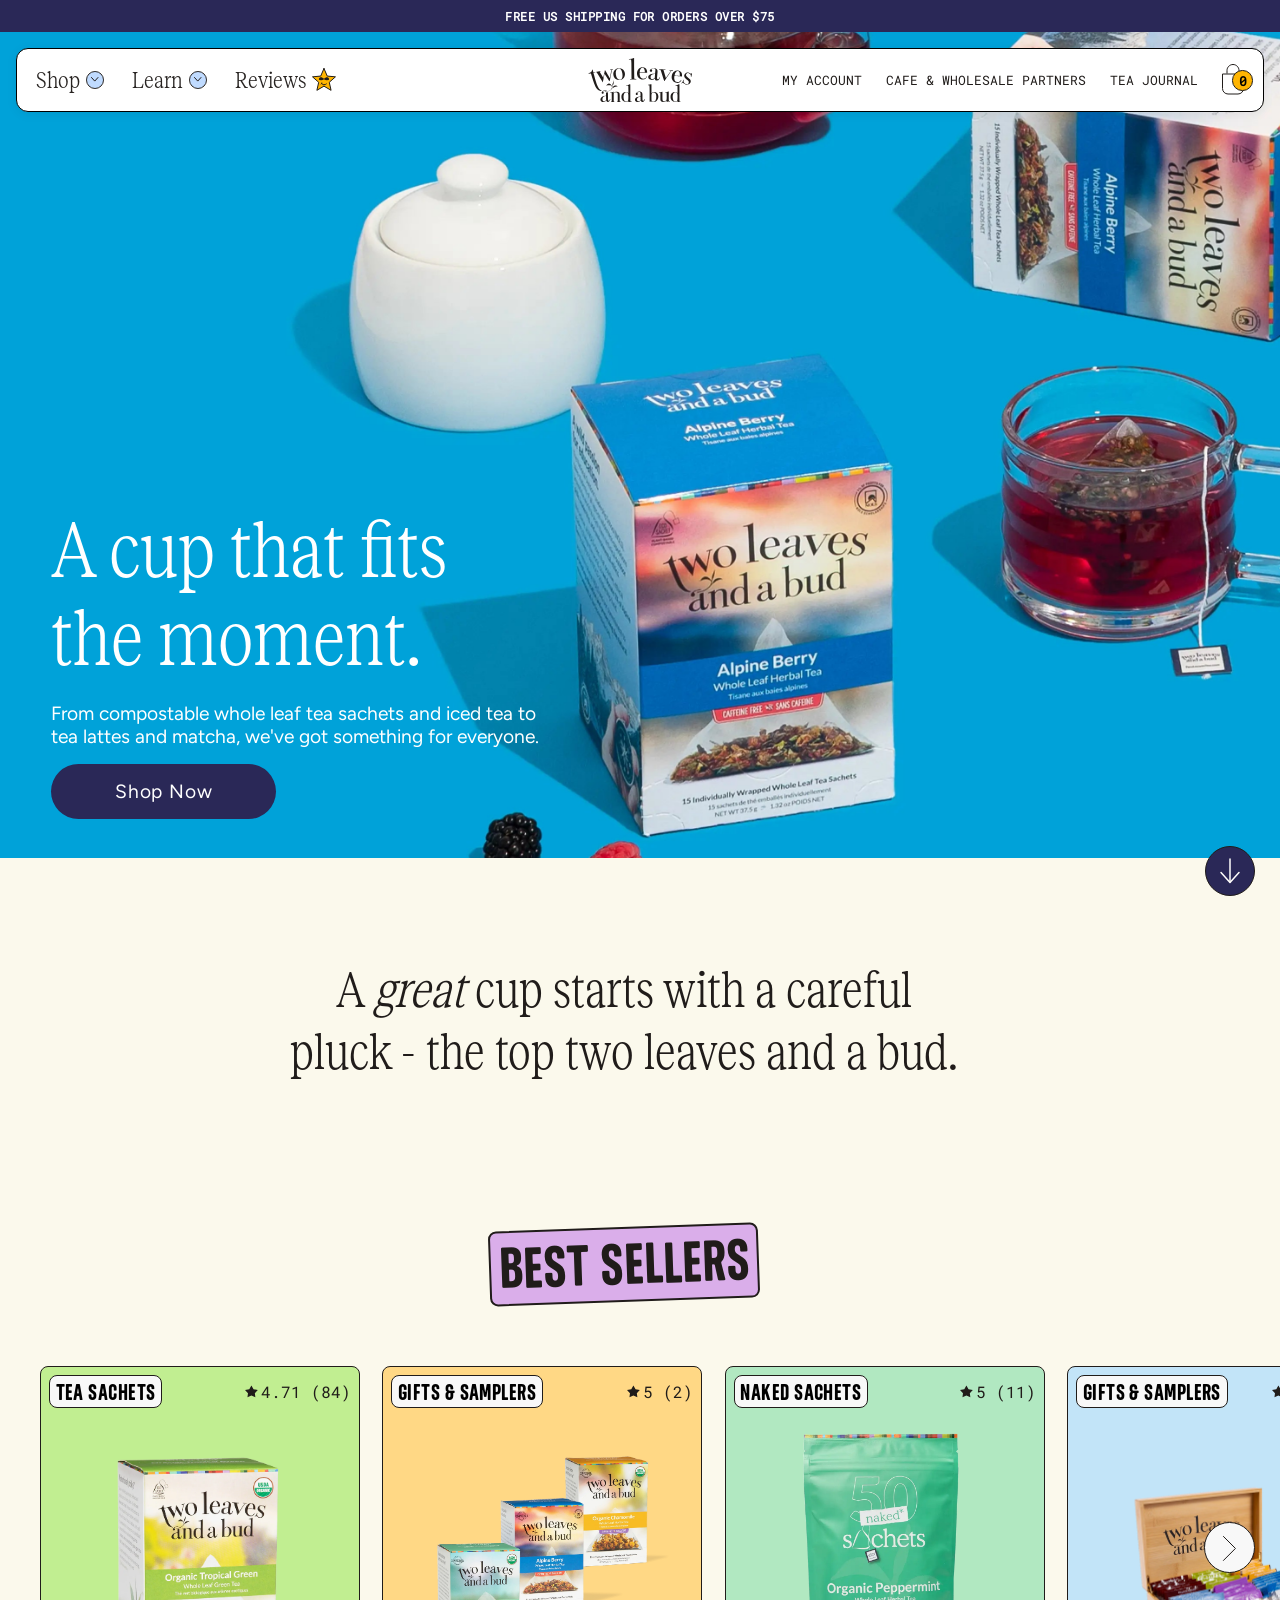
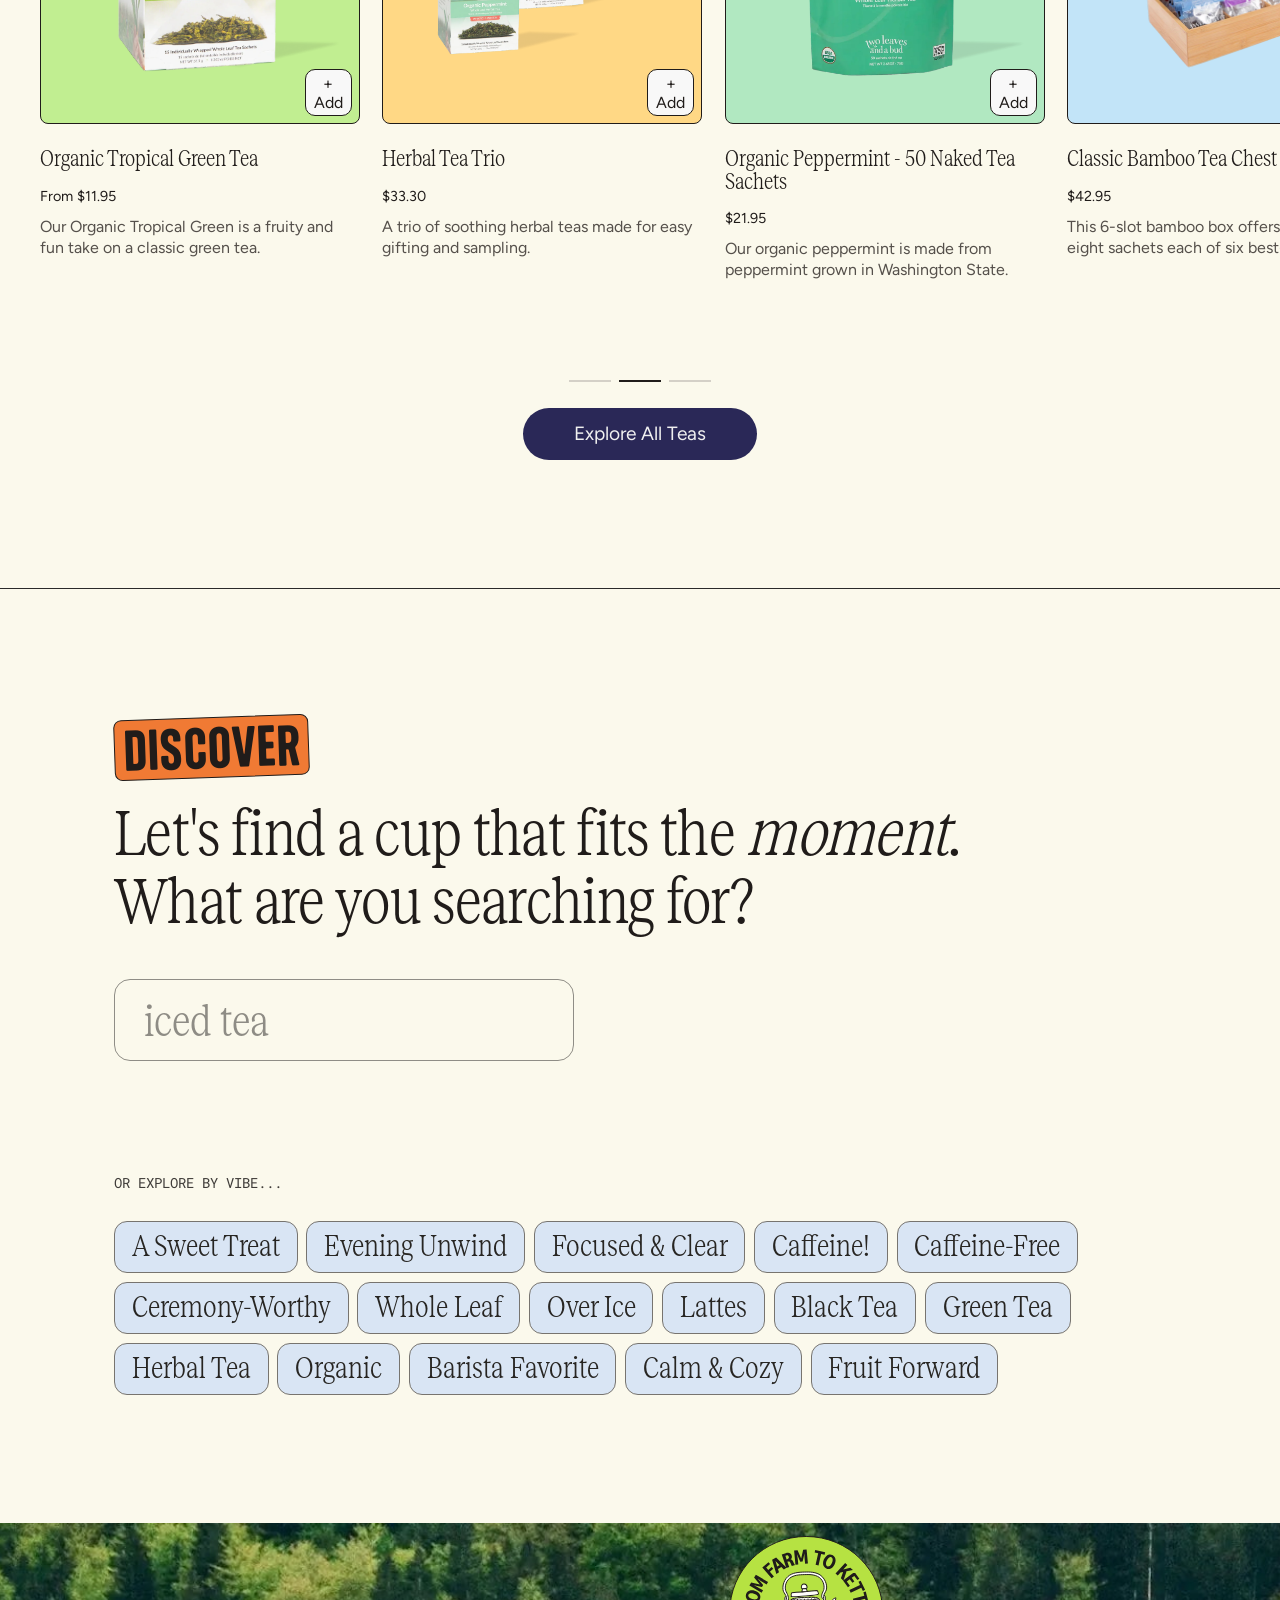
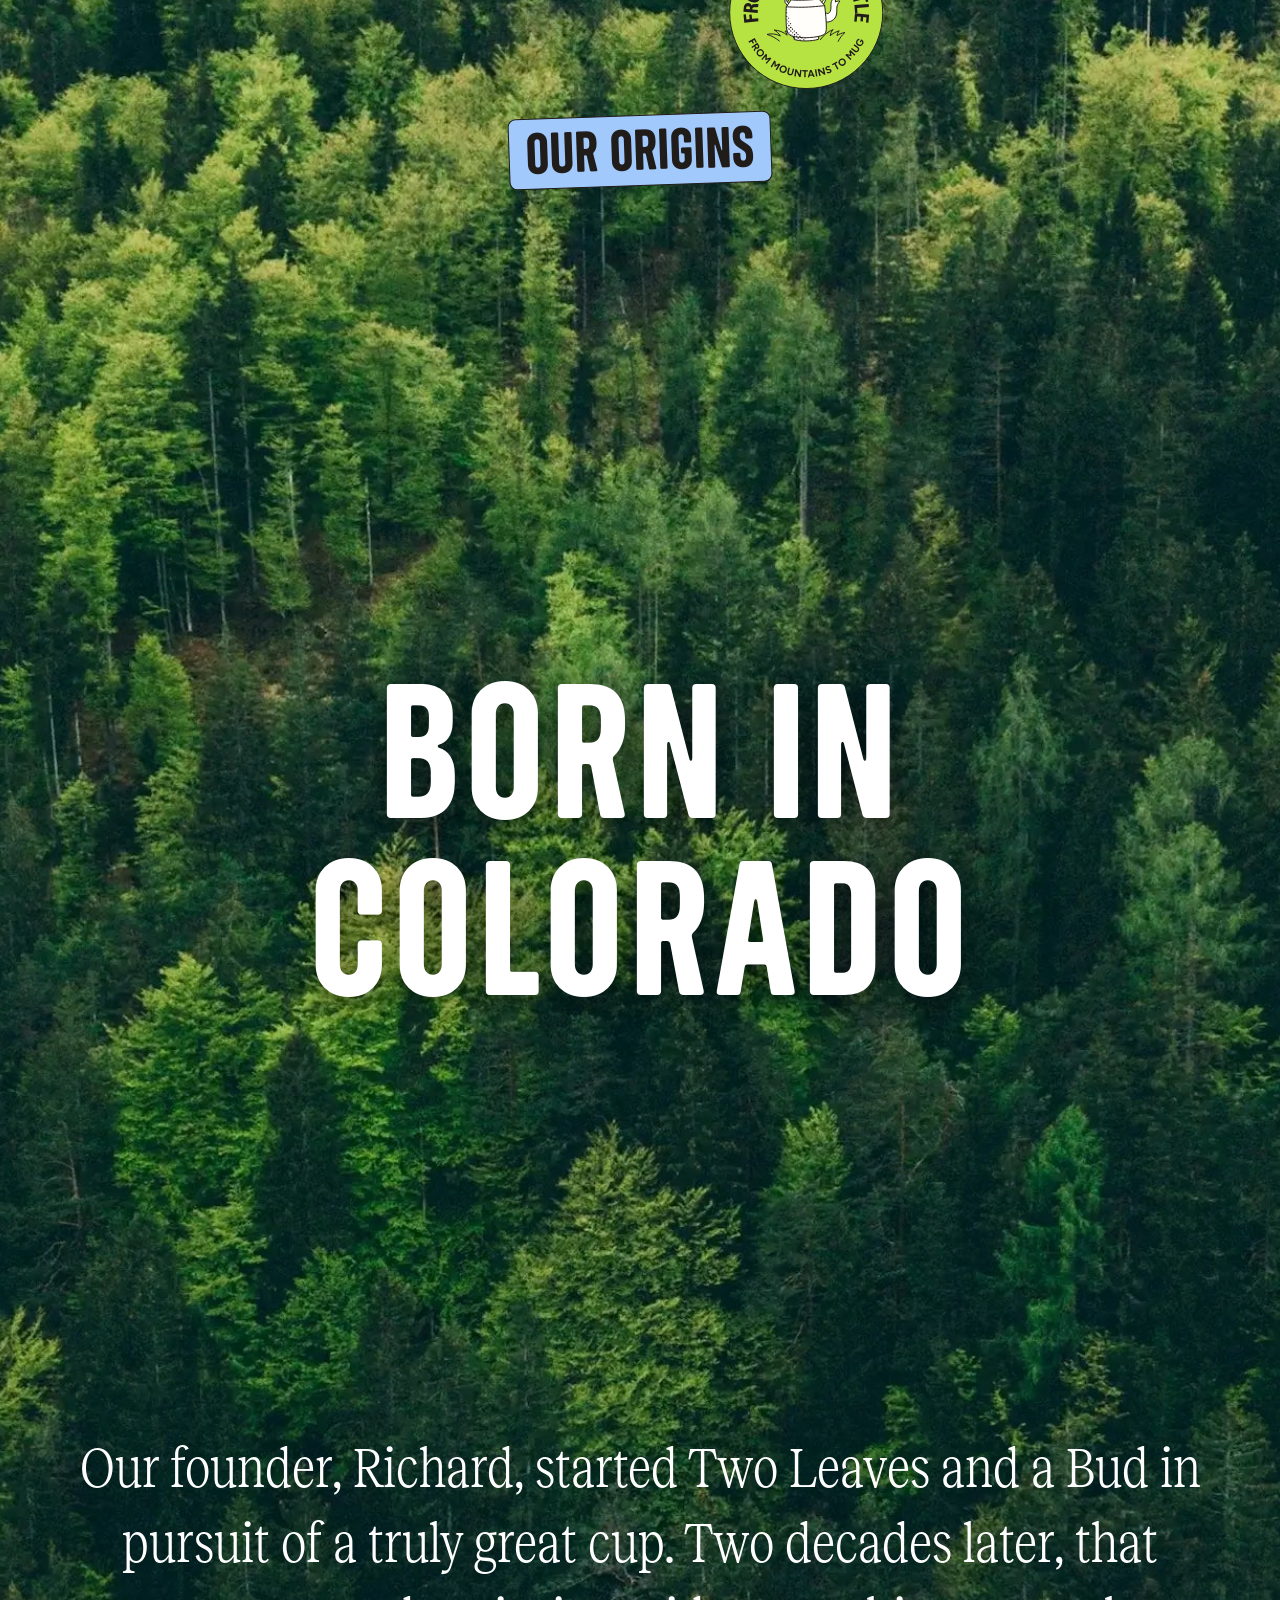
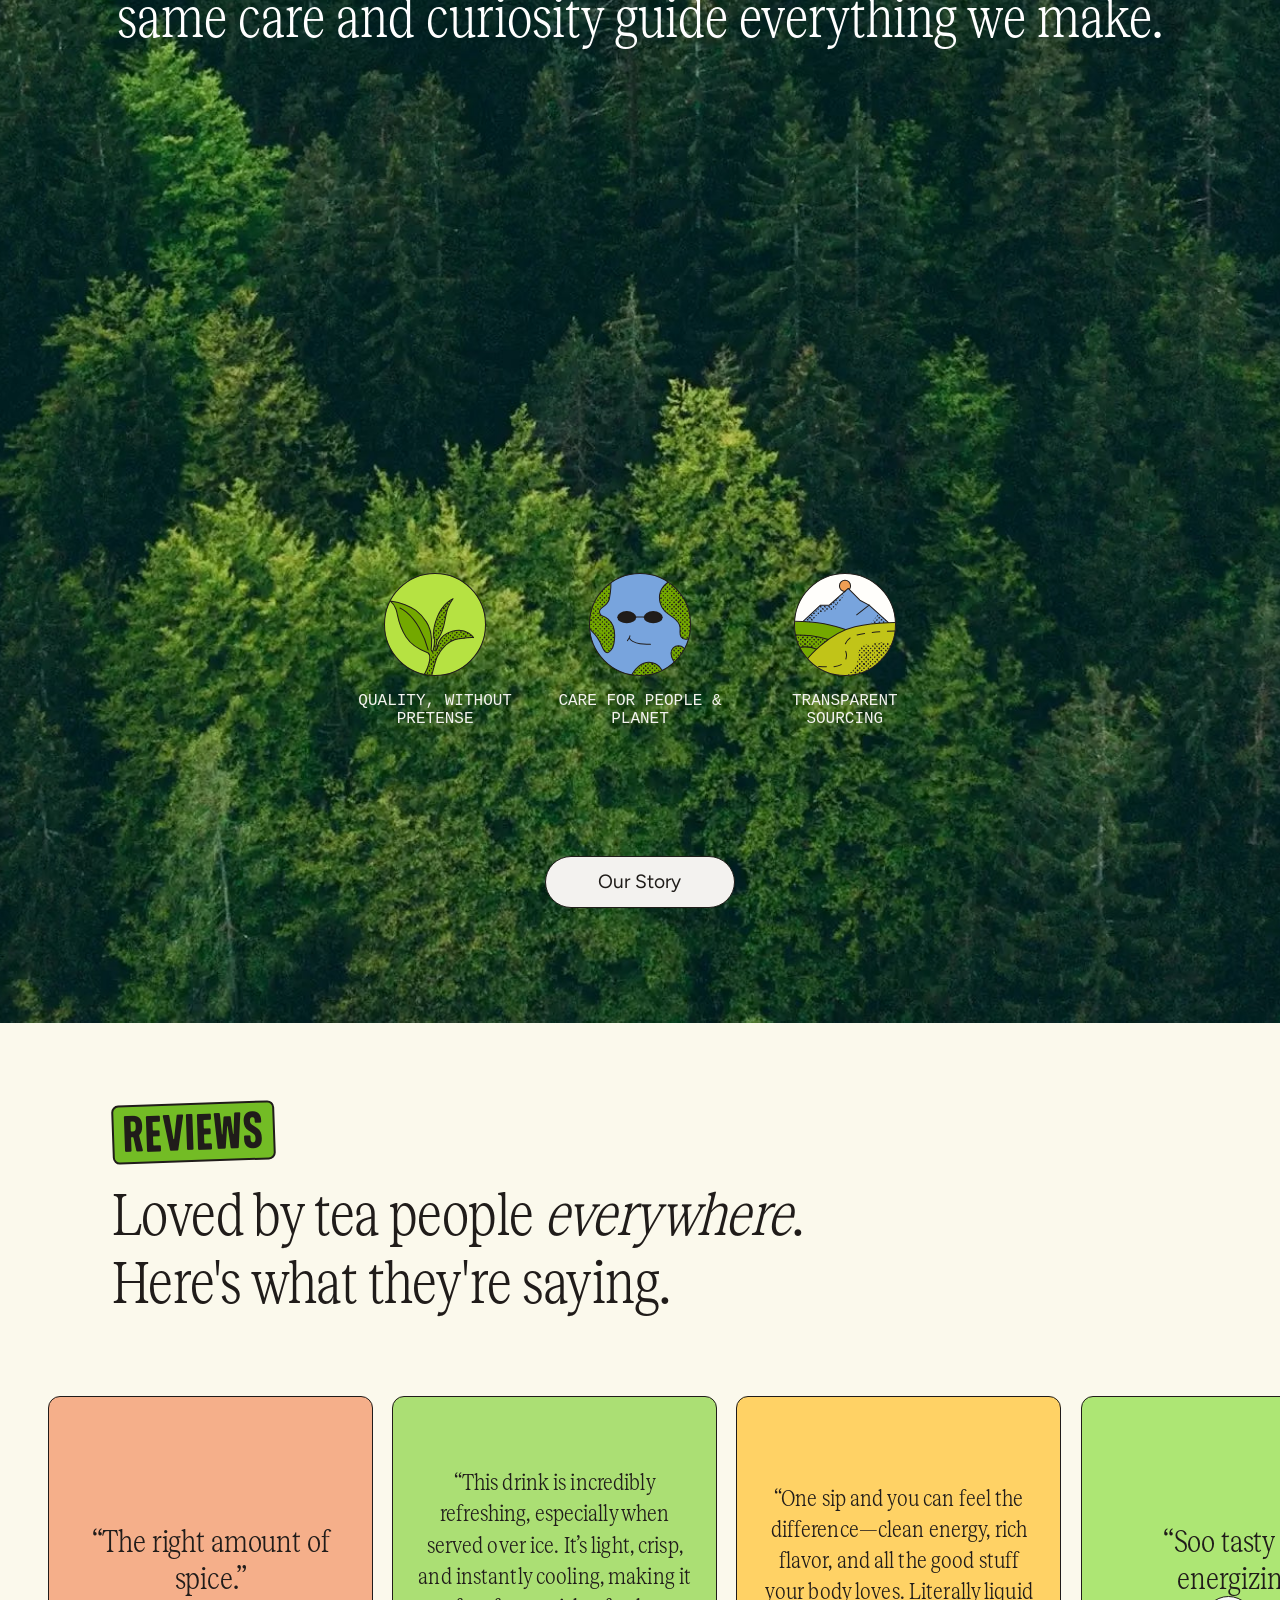
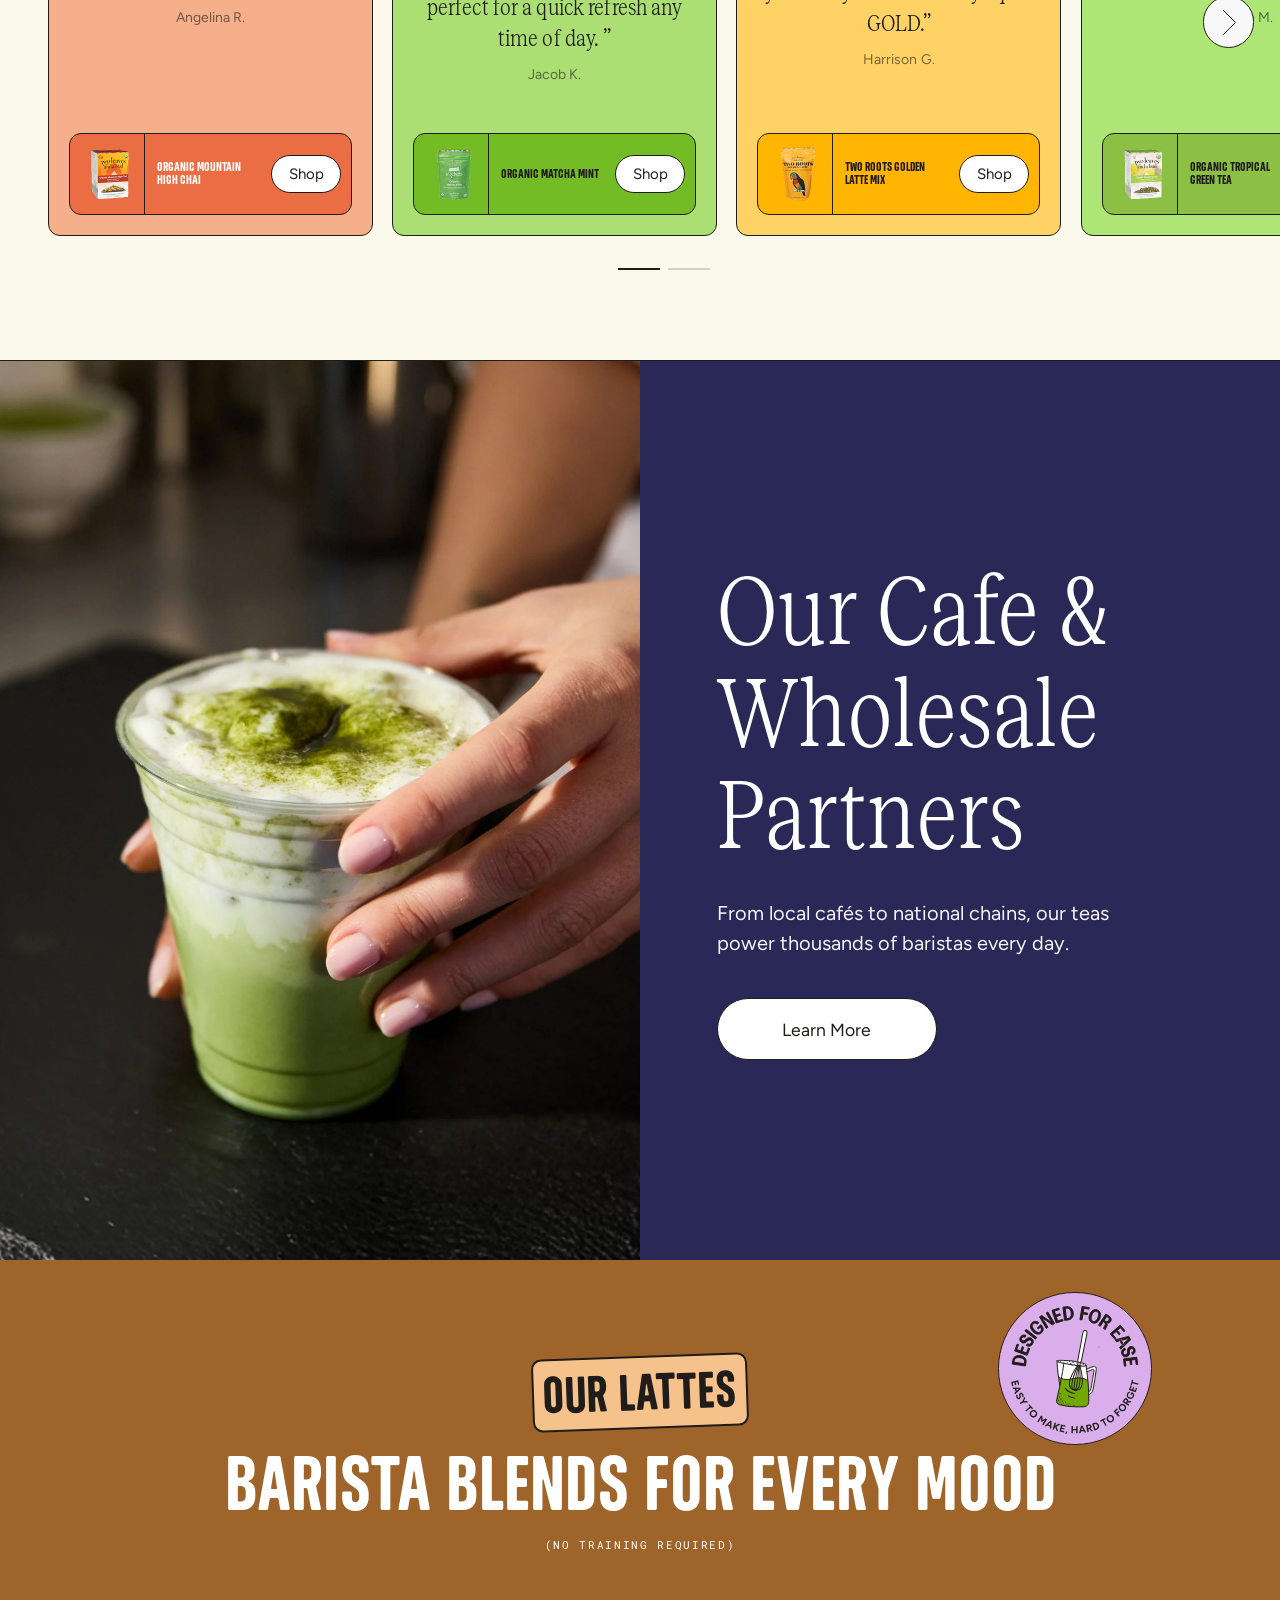
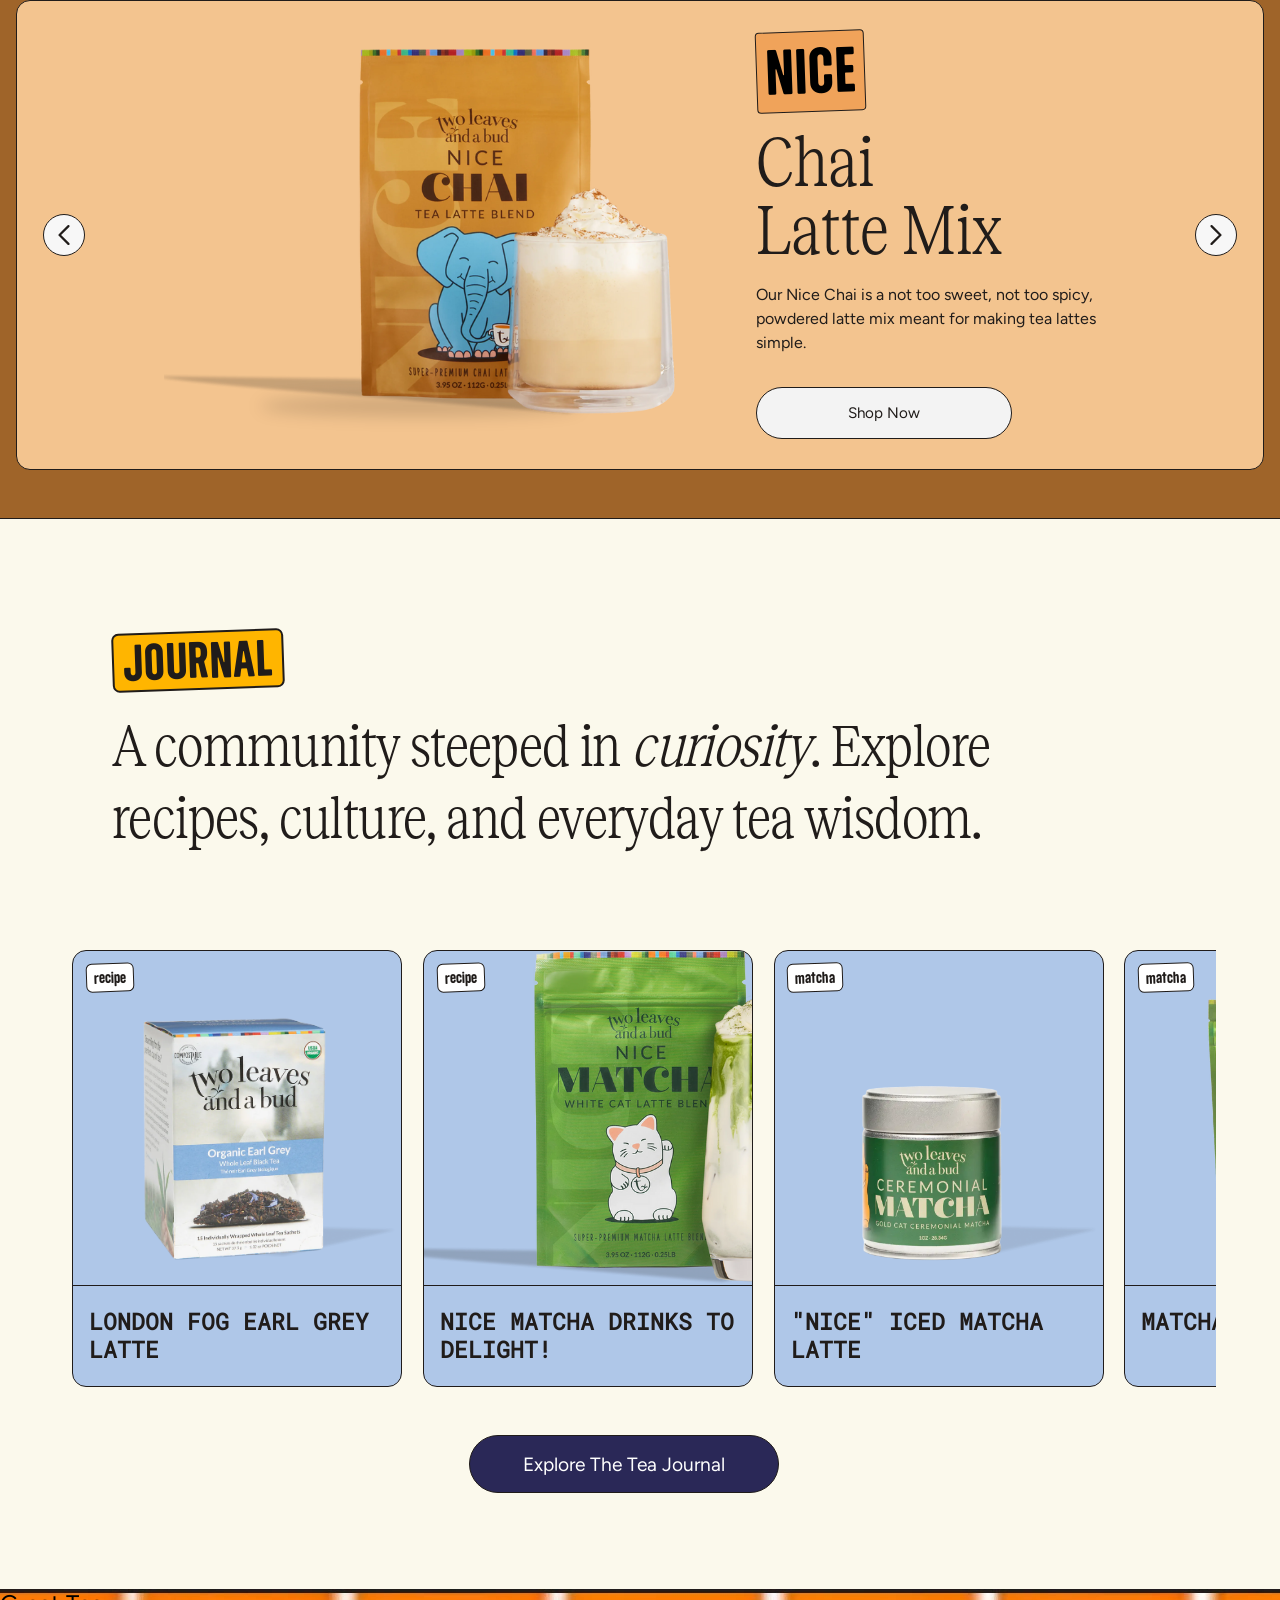
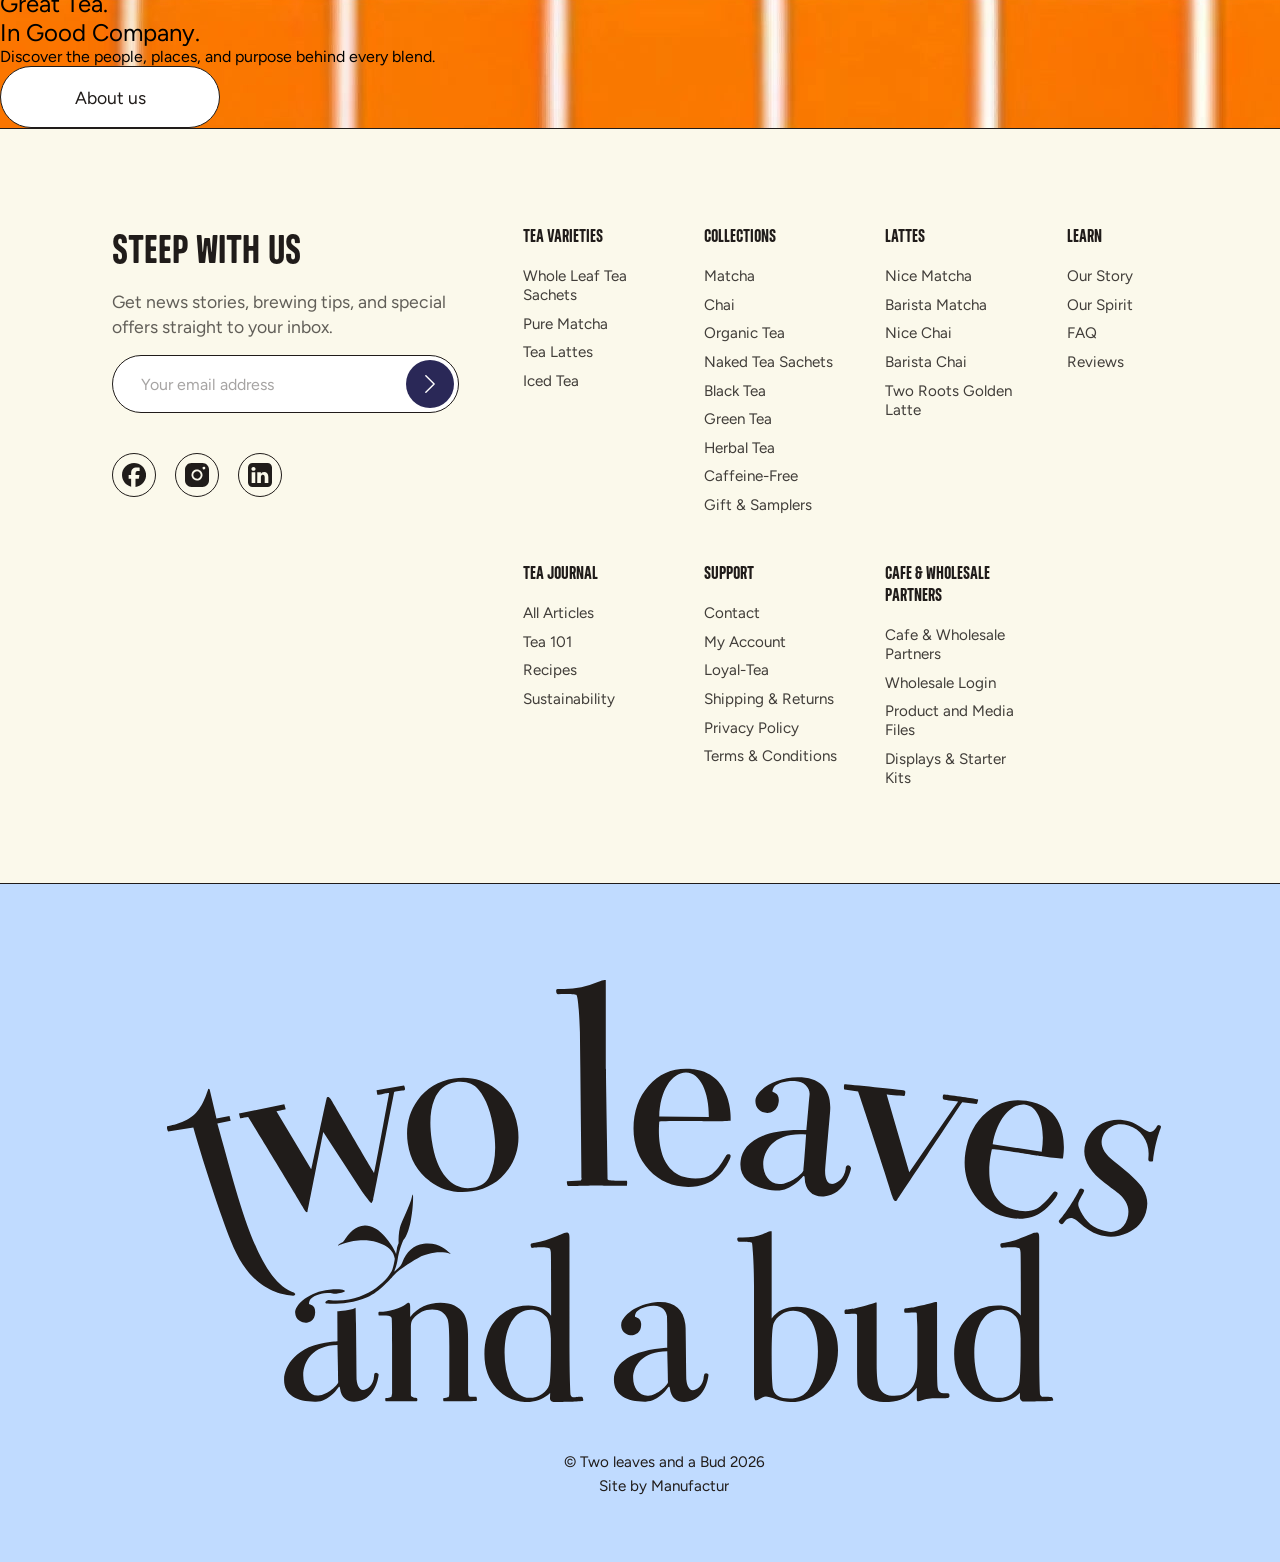
==== index.html @ ab24b38c "commit for submission" ====
<!DOCTYPE html>
<html lang="en">

<head>
  <meta charset="UTF-8" />
  <meta name="viewport" content="width=device-width, initial-scale=1.0" />
  <title>Two Leaves and a Bud</title>
  <link rel="stylesheet" href="style.css" />
</head>

<body>

  <!-- ── ANNOUNCEMENT BAR + HEADER float above hero ── -->
  <div class="page-top">

    <!-- Announcement Bar -->
    <div class="announcement-bar">
      Free US Shipping for Orders Over $75
    </div>

    <!-- Header -->

    
    <header>

      <!-- Left Nav -->
      <nav class="header-left">

        <a class="header-nav-item" href="#">
          Shop
          <span class="nav-icon nav-circle">
            <svg width="8" height="5" viewBox="0 0 8 5" fill="none" xmlns="http://www.w3.org/2000/svg">
              <path d="M0.500008 0.500008L3.74001 4.10007L6.98001 0.500008" stroke="#201C1A" stroke-linecap="round"
                stroke-linejoin="round" />
            </svg>
          </span>
        </a>

        <a class="header-nav-item" href="#">
          Learn
          <span class="nav-icon nav-circle">
            <svg width="8" height="5" viewBox="0 0 8 5" fill="none" xmlns="http://www.w3.org/2000/svg">
              <path d="M0.500008 0.500008L3.74001 4.10007L6.98001 0.500008" stroke="#201C1A" stroke-linecap="round"
                stroke-linejoin="round" />
            </svg>
          </span>
        </a>

        <a class="header-nav-item" href="#">
          Reviews
          <span class="nav-icon">
            <svg width="24" height="23" viewBox="0 0 24 23" fill="none" xmlns="http://www.w3.org/2000/svg">
              <path
                d="M11.9812 0.5L15.2477 8.06787L23.457 8.83867L17.269 14.2882L19.0747 22.3304L11.9812 18.1314L4.88764 22.3304L6.68798 14.2882L0.5 8.83867L8.70931 8.06787L11.9812 0.5Z"
                fill="#FFB500" stroke="#201C1A" stroke-linecap="round" stroke-linejoin="round" />
              <path
                d="M14.3623 15.9253C14.0301 16.2301 13.25 16.7223 11.9679 16.7223C10.6858 16.7224 9.64455 15.8909 9.64453 15.4546"
                stroke="#201C1A" stroke-linecap="round" stroke-linejoin="round" />
              <path
                d="M9.75832 14.9543C9.75832 14.9543 9.7335 15.2344 9.55474 15.5289C9.37597 15.8235 9.20904 16.0181 9.20904 16.0181"
                stroke="#201C1A" stroke-linecap="round" />
              <path
                d="M7.38728 11.2923C7.38724 10.5121 8.15647 9.87959 9.10445 9.87954C10.0524 9.87949 10.8217 10.5119 10.8218 11.2921"
                stroke="#201C1A" stroke-linecap="round" stroke-linejoin="round" />
              <path
                d="M13.1138 11.292C13.1138 10.5118 13.883 9.87932 14.831 9.87927C15.779 9.87922 16.5483 10.5116 16.5483 11.2918"
                stroke="#201C1A" stroke-linecap="round" stroke-linejoin="round" />
              <ellipse cx="9.05864" cy="10.9366" rx="2.0737" ry="1.33229" fill="#201C1A" />
              <ellipse cx="14.8765" cy="10.9363" rx="2.0737" ry="1.33229" fill="#201C1A" />
              <path d="M10.6392 10.9088L13.1859 10.9087" stroke="#201C1A" stroke-linecap="round"
                stroke-linejoin="round" />
            </svg>
          </span>
        </a>

      </nav>

      <!-- Center Logo Image -->
      <a class="header-logo" href="#">
        <img src="./assets/logo.svg" alt="Two Leaves and a Bud" />
      </a>

      <!-- Right Links + Cart -->
      <div class="header-right">
        <a href="#">My Account</a>
        <a href="#">Cafe & Wholesale Partners</a>
        <a href="#">Tea Journal</a>

        <button class="cart-btn" aria-label="Cart">
          <svg width="22" height="31" viewBox="0 0 22 31" fill="none" xmlns="http://www.w3.org/2000/svg">
            <path d="M21.5 10V24.5C21.5 27.5376 19.0376 30 16 30H6C2.96243 30 0.5 27.5376 0.5 24.5V10H21.5Z"
              stroke="#201C1A" />
            <path d="M5 9.5V6.5C5 3.18629 7.68629 0.5 11 0.5C14.3137 0.5 17 3.18629 17 6.5V9.5" stroke="#201C1A" />
          </svg>
          <span class="cart-badge">0</span>
        </button>
      </div>

    </header>

  </div><!-- /.page-top -->


  <!-- ── HERO SECTION ── -->
  <!-- Pulled up via negative margin-top so image fills behind the header too -->
  <section class="hero">

    <!-- Full background image — place your image at ./assets/hero_bg.webp -->
    <img class="hero-bg-img" src="./assets/hero_bg.webp" alt="" />

    <!-- Left text content -->
    <div class="hero-content">
      <h1 class="hero-headline">A cup that fits<br>the moment.</h1>
      <p class="hero-subtext">
        From compostable whole leaf tea sachets and iced tea to
        tea lattes and matcha, we've got something for everyone.
      </p>
      <a class="hero-cta" href="#">Shop Now</a>
    </div>

  </section>

  <div class="drop-down">
    <img src="./assets/star_icon.svg" alt="Scroll down" />
  </div>

  <!-- ── TAGLINE + BEST SELLERS SECTION ── -->
  <section class="intro-section">

    <p class="intro-tagline">
      A <em>great</em> cup starts with a careful<br>
      pluck - the top two leaves and a bud.
    </p>

    <div class="best-sellers-badge">Best Sellers</div>

  </section>













  <section class="products-showcase" aria-label="Best sellers list">
    <div class="products-grid">
      <article class="product-card">
        <div class="product-media tone-green">
          <div class="product-top-row">
            <span class="product-tag">Tea Sachets</span>
            <span class="product-rating"><img src="./assets/star.svg" alt="" aria-hidden="true"> 4.71 (84)</span>
          </div>
          <img src="./assets/tropical_green.webp" alt="" class="product-packshot" />
          <button class="quick-add-btn" type="button">+ Add</button>
        </div>
        <div class="product-info">
          <h3>Organic Tropical Green Tea</h3>
          <p class="product-price">From $11.95</p>
          <p class="product-copy">Our Organic Tropical Green is a fruity and fun take on a classic green tea.</p>
        </div>
      </article>

      <article class="product-card">
        <div class="product-media tone-yellow">
          <div class="product-top-row">
            <span class="product-tag">Gifts & Samplers</span>
            <span class="product-rating"><img src="./assets/star.svg" alt="" aria-hidden="true"> 5 (2)</span>
          </div>
          <img src="./assets/herbal_trio.webp" alt="" class="product-packshot" />
          <button class="quick-add-btn" type="button">+ Add</button>
        </div>
        <div class="product-info">
          <h3>Herbal Tea Trio</h3>
          <p class="product-price">$33.30</p>
          <p class="product-copy">A trio of soothing herbal teas made for easy gifting and sampling.</p>
        </div>
      </article>

      <article class="product-card">
        <div class="product-media tone-mint">
          <div class="product-top-row">
            <span class="product-tag">Naked Sachets</span>
            <span class="product-rating"><img src="./assets/star.svg" alt="" aria-hidden="true"> 5 (11)</span>
          </div>
          <img src="./assets/peppermint.webp" alt="" class="product-packshot" />
          <button class="quick-add-btn" type="button">+ Add</button>
        </div>
        <div class="product-info">
          <h3>Organic Peppermint - 50 Naked Tea Sachets</h3>
          <p class="product-price">$21.95</p>
          <p class="product-copy">Our organic peppermint is made from peppermint grown in Washington State.</p>
        </div>
      </article>

      <article class="product-card">
        <div class="product-media tone-blue">
          <div class="product-top-row">
            <span class="product-tag">Gifts & Samplers</span>
            <span class="product-rating"><img src="./assets/star.svg" alt="" aria-hidden="true"> 4.85 (41)</span>
          </div>
          <img src="./assets/tea_chest.webp" alt="" class="product-packshot" />
          <button class="quick-add-btn" type="button">+ Add</button>
        </div>
        <div class="product-info">
          <h3>Classic Bamboo Tea Chest</h3>
          <p class="product-price">$42.95</p>
          <p class="product-copy">This 6-slot bamboo box offers a sampling of eight sachets each of six best-selling
            teas.</p>
        </div>
      </article>

      <article class="product-card">
        <div class="product-media tone-green">
          <div class="product-top-row">
            <span class="product-tag">Latte Mix</span>
            <span class="product-rating"><img src="./assets/star.svg" alt="" aria-hidden="true"> 4.41 (22)</span>
          </div>
          <img src="./assets/Latte_Mix.webp" alt="" class="product-packshot" />
          <button class="quick-add-btn" type="button">+ Add</button>
        </div>
        <div class="product-info">
          <h3>Nice Matcha Tea Latte Mix</h3>
          <p class="product-price">From $12.95</p>
          <p class="product-copy">A lightly sweetened powder blend meant for making tea lattes simple.</p>
        </div>
      </article>

      <article class="product-card">
        <div class="product-media tone-yellow">
          <div class="product-top-row">
            <span class="product-tag">Latte Mix</span>
            <span class="product-rating"><img src="./assets/star.svg" alt="" aria-hidden="true"> 4.24 (17)</span>
          </div>
          <img src="./assets/Latte_Mix_Chai.webp" alt="" class="product-packshot" />
          <button class="quick-add-btn" type="button">+ Add</button>
        </div>
        <div class="product-info">
          <h3>Nice Chai Tea Latte Mix</h3>
          <p class="product-price">From $12.95</p>
          <p class="product-copy">Our Nice Chai is a not too sweet, not too spicy tea latte mix.</p>
        </div>
      </article>

      <article class="product-card">
        <div class="product-media tone-peach">
          <div class="product-top-row">
            <span class="product-tag">Tea Sachets</span>
            <span class="product-rating"><img src="./assets/star.svg" alt="" aria-hidden="true"> 4.79 (108)</span>
          </div>
          <img src="./assets/organic_high_mountain_chai_tea_sachet_featured.webp" alt="" class="product-packshot" />
          <button class="quick-add-btn" type="button">+ Add</button>
        </div>
        <div class="product-info">
          <h3>Organic Mountain High Chai Tea</h3>
          <p class="product-price">From $11.95</p>
          <p class="product-copy">An ode to our Rocky Mountain roots, this chai takes your tastebuds down a spice trail.</p>
        </div>
      </article>

      <article class="product-card">
        <div class="product-media tone-blue">
          <div class="product-top-row">
            <span class="product-tag">Naked Sachets</span>
            <span class="product-rating"><img src="./assets/star.svg" alt="" aria-hidden="true"> 4.56 (41)</span>
          </div>
          <img src="./assets/Naked_Tea.webp" alt="" class="product-packshot" />
          <button class="quick-add-btn" type="button">+ Add</button>
        </div>
        <div class="product-info">
          <h3>Organic Earl Grey - 50 Naked Tea Sachets</h3>
          <p class="product-price">$21.95</p>
          <p class="product-copy">A vivid bergamot-forward cup with bright citrus and clean floral finish.</p>
        </div>
      </article>

      <article class="product-card">
        <div class="product-media tone-sky">
          <div class="product-top-row">
            <span class="product-tag">Naked Sachets</span>
            <span class="product-rating"><img src="./assets/star.svg" alt="" aria-hidden="true"> 5 (5)</span>
          </div>
          <img src="./assets/alpine_berry_naked_featured.webp" alt="" class="product-packshot" />
          <button class="quick-add-btn" type="button">+ Add</button>
        </div>
        <div class="product-info">
          <h3>Alpine Berry - 15 Naked Tea Sachets</h3>
          <p class="product-price">From $8.95</p>
          <p class="product-copy">A naturally sweet, caffeine-free herbal blend with berry-forward flavor.</p>
        </div>
      </article>


<button class="fixed-right-arrow" type="button" aria-label="Next products">
      <svg xmlns="http://www.w3.org/2000/svg" width="12" height="22" viewBox="0 0 14 26" aria-hidden="true">
        <path fill="none" stroke="currentColor" stroke-width="1" stroke-linecap="round" stroke-linejoin="round"
          transform="matrix(-4.37114e-08 -1 1 -4.37114e-08 0.548828 24.5488)" d="M24 12L12 0L0 12"></path>
      </svg>


    </button>
    
    </div>
 
    
  </section>

<div class="products-nav" aria-hidden="true">
      <span class="dot"></span>
      <span class="dot active"></span>
      <span class="dot"></span>
    </div>

    <a class="products-cta" href="#">Explore All Teas</a>
  <section class="discover-search-section">
    <div class="discover-search-inner">
      <span class="discover-badge">Discover</span>
      <h2 class="discover-heading">
        Let's find a cup that fits the <em>moment</em>.<br>
        What are you searching for?
      </h2>
      <input class="discover-input" type="text" placeholder="iced tea" aria-label="Search tea type">
    </div>
  </section>

  <section class="vibe-explore-section">
    <div class="vibe-explore-inner">
      <p class="vibe-label">OR EXPLORE BY VIBE...</p>

      <div class="vibe-chip-list">
        <button type="button" class="vibe-chip">A Sweet Treat</button>
        <button type="button" class="vibe-chip">Evening Unwind</button>
        <button type="button" class="vibe-chip">Focused &amp; Clear</button>
        <button type="button" class="vibe-chip">Caffeine!</button>
        <button type="button" class="vibe-chip">Caffeine-Free</button>
        <button type="button" class="vibe-chip">Ceremony-Worthy</button>
        <button type="button" class="vibe-chip">Whole Leaf</button>
        <button type="button" class="vibe-chip">Over Ice</button>
        <button type="button" class="vibe-chip">Lattes</button>
        <button type="button" class="vibe-chip">Black Tea</button>
        <button type="button" class="vibe-chip">Green Tea</button>
        <button type="button" class="vibe-chip">Herbal Tea</button>
        <button type="button" class="vibe-chip">Organic</button>
        <button type="button" class="vibe-chip">Barista Favorite</button>
        <button type="button" class="vibe-chip">Calm &amp; Cozy</button>
        <button type="button" class="vibe-chip">Fruit Forward</button>
      </div>
    </div>
  </section>



  <section class="forest-values-section">
    <img class="forest-bg-img" src="./assets/born_colorado.webp" alt="jungle background" />
    <span class="Our-origins-badge">Our origins</span>
    <div class="tea-kettle"><img src="./assets/farm_kettle_icon.svg" alt="Tea kettle"></div>
    <div class="forest-heading">
      <h1>born in <br> colorado</h1>
    </div>
    <div class="forest-para">
      <p>
        Our founder, Richard, started Two Leaves and a Bud in pursuit of a truly great cup. Two decades later, that same care and curiosity guide everything we make.
      </p>
    </div>
    <div class="forest-values-overlay">
      <div class="forest-values-grid">
        <article class="forest-value-item">
          <img src="./assets/quality_icon.svg" alt="Quality icon">
          <p>QUALITY, WITHOUT<br>PRETENSE</p>
        </article>

        <article class="forest-value-item">
          <img src="./assets/care_icon.svg" alt="Care icon">
          <p>CARE FOR PEOPLE &<br>PLANET</p>
        </article>

        <article class="forest-value-item">
          <img src="./assets/sourcing_icon.svg" alt="Sourcing icon">
          <p>TRANSPARENT<br>SOURCING</p>
        </article>
      </div>

      <a class="forest-story-btn" href="#">Our Story</a>
    </div>
  </section>

  <!-- ── REVIEWS SECTION ── -->
  <section class="reviews-intro-section">
    <div class="reviews-badge">Reviews</div>
    <h2 class="reviews-heading">Loved by tea people <em>everywhere</em>.<br>Here's what they're saying.</h2>
  </section>

  <section class="reviews-showcase" aria-label="Customer reviews">
    <div class="reviews-grid">
      <!-- Review 1 -->
      <article class="review-card rv-peach">
        <div class="review-quote-area">
          <p class="review-quote review-quote-large">“The right amount of spice.”</p>
          <p class="review-author">Angelina R.</p>
        </div>
        <div class="review-product-area rv-peach-banner">
          <div class="review-product-image-box">
            <img src="./assets/review_prod_1.png" alt="Organic Mountain High Chai">
          </div>
          <div class="review-product-info">
            <p class="review-product-name rv-light-text">Organic Mountain High Chai</p>
            <a class="review-shop-btn" href="#">Shop</a>
          </div>
        </div>
      </article>

      <!-- Review 2 -->
      <article class="review-card rv-green1">
        <div class="review-quote-area">
          <p class="review-quote">“This drink is incredibly refreshing, especially when served over ice. It’s light, crisp, and instantly cooling, making it perfect for a quick refresh any time of day. ”</p>
          <p class="review-author">Jacob K.</p>
        </div>
        <div class="review-product-area rv-green1-banner">
          <div class="review-product-image-box">
            <img src="./assets/review_prod_2.png" alt="Organic Matcha Mint">
          </div>
          <div class="review-product-info">
            <p class="review-product-name rv-dark-text">Organic Matcha Mint</p>
            <a class="review-shop-btn" href="#">Shop</a>
          </div>
        </div>
      </article>

      <!-- Review 3 -->
      <article class="review-card rv-yellow">
        <div class="review-quote-area">
          <p class="review-quote">“One sip and you can feel the difference—clean energy, rich flavor, and all the good stuff your body loves. Literally liquid GOLD.”</p>
          <p class="review-author">Harrison G.</p>
        </div>
        <div class="review-product-area rv-yellow-banner">
          <div class="review-product-image-box">
            <img src="./assets/review_prod_3.png" alt="Two Roots Golden Latte Mix">
          </div>
          <div class="review-product-info">
            <p class="review-product-name rv-dark-text">Two Roots Golden Latte Mix</p>
            <a class="review-shop-btn" href="#">Shop</a>
          </div>
        </div>
      </article>

      <!-- Review 4 -->
      <article class="review-card rv-green2">
        <div class="review-quote-area">
          <p class="review-quote review-quote-large">“Soo tasty and energizing.”</p>
          <p class="review-author">Gracie M.</p>
        </div>
        <div class="review-product-area rv-green2-banner">
          <div class="review-product-image-box">
            <img src="./assets/review_prod_4.png" alt="Organic Tropical Green Tea">
          </div>
          <div class="review-product-info">
            <p class="review-product-name rv-dark-text">Organic Tropical Green Tea</p>
            <a class="review-shop-btn" href="#">Shop</a>
          </div>
        </div>
      </article>

      <!-- Review 5 -->
      <article class="review-card rv-purple">
        <div class="review-quote-area">
          <p class="review-quote review-quote-large">“The perfect start to my day.”</p>
          <p class="review-author">Jorge F.</p>
        </div>
        <div class="review-product-area rv-purple-banner">
          <div class="review-product-image-box">
            <img src="./assets/review_prod_5.png" alt="Jasmine Petal">
          </div>
          <div class="review-product-info">
            <p class="review-product-name rv-light-text">Jasmine Petal</p>
            <a class="review-shop-btn" href="#">Shop</a>
          </div>
        </div>
      </article>

      <button class="fixed-right-arrow bottom-arrow" type="button" aria-label="Next products">
        <svg xmlns="http://www.w3.org/2000/svg" width="12" height="22" viewBox="0 0 14 26" aria-hidden="true">
          <path fill="none" stroke="currentColor" stroke-width="1" stroke-linecap="round" stroke-linejoin="round"
            transform="matrix(-4.37114e-08 -1 1 -4.37114e-08 0.548828 24.5488)" d="M24 12L12 0L0 12"></path>
        </svg>
      </button>
    </div>
    
    <div class="products-nav" aria-hidden="true">
      <span class="dot active"></span>
      <span class="dot"></span>
    </div>
  </section>

  <!-- ── CAFE & WHOLESALE SECTION ── -->
  <section class="cafe-section">

    <div class="image-side">
      <img src="./assets/Our_Cafe_Wholesale_Partners.webp" alt="Our Cafe & Wholesale Partners">
    </div>

    <div class="content-side">
      <h1>Our Cafe &<br>Wholesale Partners</h1>
      <p>From local cafés to national chains, our teas power thousands of baristas every day.</p>
      <a href="#" class="btn">Learn More</a>
    </div>

  </section>


















  

  <!-- ── BARISTA BLENDS SECTION ── --><!-- ── BARISTA BLENDS SECTION ── -->
<section class="barista-section">

  <div class="barista-header">
    <div class="barista-badge">OUR LATTES</div>

    <h2 class="barista-heading">
      BARISTA BLENDS FOR EVERY MOOD
    </h2>

    <p class="barista-subheading">
      (NO TRAINING REQUIRED)
    </p>
  </div>

  <!-- top right rotating badge -->
  <img src="./assets/designed_for_ease.svg"
       alt="floating-badge"
       class="barista-floating-badge">

  <div class="barista-slider-box">

    <!-- left arrow -->
   
<button class="barista-arrow left" aria-label="Previous slide">
  <svg viewBox="0 0 10 18" fill="none" stroke="currentColor" stroke-width="2">
    <path d="M9 1L1 9L9 17"
      stroke-linecap="round"
      stroke-linejoin="round"/>
  </svg>
</button
    <!-- product image -->
    <div class="barista-product-image">
      <img src="./assets/nice_chai.webp" alt="">
    </div>

    <!-- product content -->
    <div class="barista-product-content">

      <span class="barista-small-tag">
        NICE
      </span>

      <h3>
        Chai <br>
        Latte Mix
      </h3>

      <p>
        Our Nice Chai is a not too sweet,
        not too spicy, powdered latte mix
        meant for making tea lattes simple.
      </p>

      <a href="#" class="barista-btn">
        Shop Now
      </a>

    </div>


<button class="barista-arrow right" aria-label="Next slide">
  <svg viewBox="0 0 10 18" fill="none" stroke="currentColor" stroke-width="2">
    <path d="M1 1L9 9L1 17"
      stroke-linecap="round"
      stroke-linejoin="round"/>
  </svg>
</button>

  </div>

</section>
























  <!-- ── TEA JOURNAL SECTION ── -->
  <section class="journal-section">
    <div class="journal-header">
      <div class="journal-badge">Journal</div>
      <h2 class="journal-heading">A community steeped in <em>curiosity</em>. Explore recipes, culture, and everyday tea wisdom.</h2>
    </div>

    <div class="journal-grid-wrapper">
      <div class="journal-grid">
        <!-- Blog Card 1 -->
        <article class="journal-card">
          <div class="journal-card-media">
            <span class="journal-card-tag">recipe</span>
            <img src="./assets/earl_grey.webp" alt="London Fog Earl Grey Latte">
          </div>
          <div class="journal-card-info">
            <h3 class="journal-card-title">London Fog Earl Grey Latte</h3>
          </div>
        </article>

        <!-- Blog Card 2 -->
        <article class="journal-card">
          <div class="journal-card-media">
            <span class="journal-card-tag">recipe</span>
            <img src="./assets/nice_matcha.webp" alt="Nice Matcha drinks to delight!">
          </div>
          <div class="journal-card-info">
            <h3 class="journal-card-title">Nice Matcha drinks to delight!</h3>
          </div>
        </article>

        <!-- Blog Card 3 -->
        <article class="journal-card">
          <div class="journal-card-media">
            <span class="journal-card-tag">matcha</span>
            <img src="./assets/ceremonial_matcha.webp" alt='"Nice" Iced Matcha Latte'>
          </div>
          <div class="journal-card-info">
            <h3 class="journal-card-title">"Nice" Iced Matcha Latte</h3>
          </div>
        </article>

        <!-- Blog Card 4 -->
        <article class="journal-card">
          <div class="journal-card-media">
            <span class="journal-card-tag">matcha</span>
            <img src="./assets/Latte_Mix.webp" alt="Matcha Energy Balls">
          </div>
          <div class="journal-card-info">
            <h3 class="journal-card-title">Matcha Energy Balls</h3>
          </div>
        </article>
      </div>
    </div>

    <div class="journal-footer">
      <a class="btn journal-cta-btn" href="#">Explore The Tea Journal</a>
    </div>
  </section>

  <!-- ── GREAT TEA BANNER SECTION ── -->
  <section class="great-tea-banner-section" style="background-image: url('./assets/footer_banner.webp');">
    <div class="great-tea-banner-overlay">
      <div class="great-tea-box">
        <h2 class="great-tea-heading">Great Tea.<br>In Good Company.</h2>
        <p class="great-tea-text">Discover the people, places, and purpose behind every blend.</p>
        <a class="btn great-tea-btn" href="#">About us</a>
      </div>
    </div>
  </section>

  <!-- ── FOOTER SECTION ── -->
  <footer class="footer">
    <div class="footer-main">
      <div class="footer-intro">
        <div class="footer-embed">
          <h3 class="footer-embed-heading">Steep with us</h3>
          <p class="footer-embed-caption">Get news stories, brewing tips, and special offers straight to your inbox.</p>
          <form class="footer-form">
            <input type="email" placeholder="Your email address" aria-label="Email Address" required>
            <button type="submit" class="footer-form-submit">
              <svg xmlns="http://www.w3.org/2000/svg" width="14" height="26" viewBox="0 0 14 26" fill="none" stroke="currentColor" stroke-width="2">
                <path d="M1 1L13 13L1 25" stroke-linecap="round" stroke-linejoin="round"/>
              </svg>
            </button>
          </form>
        </div>
        
        <div class="footer-social-media">
          <ul class="footer-social-links">
            <li>
              <a href="#" aria-label="Facebook">
                <svg fill="currentColor" viewBox="0 0 24 24" width="24" height="24"><path d="M9.13449 23.734V15.7247H6.65139V12.0442H9.13449V10.4583C9.13449 6.35831 10.9893 4.45835 15.0141 4.45835C15.4165 4.45835 15.9726 4.5005 16.4875 4.56173C16.8731 4.60141 17.2557 4.6668 17.6327 4.75744V8.09468C17.4147 8.07435 17.1961 8.0623 16.9773 8.05855C16.7321 8.05218 16.4868 8.04917 16.2416 8.04952C15.532 8.04952 14.9779 8.14587 14.5604 8.35965C14.2797 8.50048 14.0437 8.71664 13.8789 8.98394C13.6199 9.40549 13.5035 9.9826 13.5035 10.7424V12.0442H17.4369L17.0495 14.1549L16.7615 15.7247H13.5035V24C19.4674 23.2794 24.0883 18.2017 24.0883 12.0442C24.0883 5.39277 18.6956 0 12.0442 0C5.39277 0 0 5.39277 0 12.0442C0 17.6929 3.88826 22.4323 9.13449 23.734Z"/></svg>
              </a>
            </li>
            <li>
              <a href="#" aria-label="Instagram">
                <svg fill="currentColor" viewBox="0 0 24 24" width="24" height="24"><path d="M17.5385 0H6.46154C4.74839 0.00183257 3.10594 0.683189 1.89457 1.89457C0.683189 3.10594 0.00183257 4.74839 0 6.46154V17.5385C0.00183257 19.2516 0.683189 20.8941 1.89457 22.1054C3.10594 23.3168 4.74839 23.9982 6.46154 24H17.5385C19.2516 23.9982 20.8941 23.3168 22.1054 22.1054C23.3168 20.8941 23.9982 19.2516 24 17.5385V6.46154C23.9982 4.74839 23.3168 3.10594 22.1054 1.89457C20.8941 0.683189 19.2516 0.00183257 17.5385 0ZM12 17.5385C10.9046 17.5385 9.83379 17.2136 8.923 16.6051C8.0122 15.9965 7.30232 15.1315 6.88313 14.1195C6.46394 13.1075 6.35426 11.9939 6.56796 10.9195C6.78166 9.84514 7.30915 8.85828 8.08372 8.08372C8.85828 7.30915 9.84514 6.78166 10.9195 6.56796C11.9939 6.35426 13.1075 6.46394 14.1195 6.88313C15.1315 7.30232 15.9965 8.0122 16.6051 8.923C17.2136 9.83379 17.5385 10.9046 17.5385 12C17.5369 13.4684 16.9529 14.8763 15.9146 15.9146C14.8763 16.9529 13.4684 17.5369 12 17.5385ZM18.9231 6.46154C18.6492 6.46154 18.3815 6.38033 18.1538 6.22819C17.9261 6.07605 17.7487 5.8598 17.6439 5.60679C17.5391 5.35379 17.5116 5.07539 17.5651 4.8068C17.6185 4.53821 17.7504 4.29149 17.944 4.09785C18.1376 3.90421 18.3844 3.77234 18.653 3.71891C18.9215 3.66549 19.1999 3.69291 19.4529 3.79771C19.706 3.9025 19.9222 4.07997 20.0743 4.30767C20.2265 4.53537 20.3077 4.80307 20.3077 5.07692C20.3077 5.44415 20.1618 5.79633 19.9021 6.05599C19.6425 6.31566 19.2903 6.46154 18.9231 6.46154ZM15.6923 12C15.6923 12.7303 15.4758 13.4441 15.07 14.0513C14.6643 14.6585 14.0877 15.1318 13.413 15.4112C12.7383 15.6907 11.9959 15.7638 11.2797 15.6214C10.5634 15.4789 9.90552 15.1272 9.38914 14.6109C8.87277 14.0945 8.52111 13.4366 8.37864 12.7203C8.23617 12.0041 8.30929 11.2617 8.58875 10.587C8.86821 9.91233 9.34147 9.33567 9.94866 8.92996C10.5559 8.52424 11.2697 8.30769 12 8.30769C12.9793 8.30769 13.9184 8.6967 14.6109 9.38914C15.3033 10.0816 15.6923 11.0207 15.6923 12Z"/></svg>
              </a>
            </li>
            <li>
              <a href="#" aria-label="LinkedIn">
                <svg fill="currentColor" viewBox="0 0 24 24" width="24" height="24"><path d="M0 4.5C0 2.0145 2.0145 0 4.5 0H19.5C21.9855 0 24 2.0145 24 4.5V19.5C24 21.9855 21.9855 24 19.5 24H4.5C2.0145 24 0 21.9855 0 19.5V4.5ZM7.275 20.0895V9.2535H3.651V20.0895H7.275ZM5.463 7.773C6.726 7.773 7.5135 6.942 7.5135 5.901C7.4895 4.8375 6.726 4.029 5.487 4.029C4.2465 4.029 3.4365 4.8375 3.4365 5.901C3.4365 6.942 4.2225 7.773 5.439 7.773H5.463ZM12.906 20.0895V14.0385C12.906 13.7145 12.93 13.392 13.0245 13.1595C13.287 12.513 13.884 11.8425 14.8845 11.8425C16.197 11.8425 16.722 12.8355 16.722 14.2935V20.0895H20.346V13.8765C20.346 10.548 18.558 8.9985 16.173 8.9985C14.25 8.9985 13.3875 10.0485 12.906 10.788V9.2535H9.2805C9.3285 10.266 9.282 20.028 9.2805 20.091L12.906 20.0895Z"/></svg>
              </a>
            </li>
          </ul>
        </div>
      </div>

      <div class="footer-menus">
        <div class="footer-menu">
          <p class="footer-menu-label">Tea Varieties</p>
          <ul class="footer-menu-list">
            <li><a href="#">Whole Leaf Tea Sachets</a></li>
            <li><a href="#">Pure Matcha</a></li>
            <li><a href="#">Tea Lattes</a></li>
            <li><a href="#">Iced Tea</a></li>
          </ul>
        </div>
        
        <div class="footer-menu">
          <p class="footer-menu-label">Collections</p>
          <ul class="footer-menu-list">
            <li><a href="#">Matcha</a></li>
            <li><a href="#">Chai</a></li>
            <li><a href="#">Organic Tea</a></li>
            <li><a href="#">Naked Tea Sachets</a></li>
            <li><a href="#">Black Tea</a></li>
            <li><a href="#">Green Tea</a></li>
            <li><a href="#">Herbal Tea</a></li>
            <li><a href="#">Caffeine-Free</a></li>
            <li><a href="#">Gift & Samplers</a></li>
          </ul>
        </div>

        <div class="footer-menu">
          <p class="footer-menu-label">Lattes</p>
          <ul class="footer-menu-list">
            <li><a href="#">Nice Matcha</a></li>
            <li><a href="#">Barista Matcha</a></li>
            <li><a href="#">Nice Chai</a></li>
            <li><a href="#">Barista Chai</a></li>
            <li><a href="#">Two Roots Golden Latte</a></li>
          </ul>
        </div>

        <div class="footer-menu">
          <p class="footer-menu-label">Learn</p>
          <ul class="footer-menu-list">
            <li><a href="#">Our Story</a></li>
            <li><a href="#">Our Spirit</a></li>
            <li><a href="#">FAQ</a></li>
            <li><a href="#">Reviews</a></li>
          </ul>
        </div>

        <div class="footer-menu">
          <p class="footer-menu-label">Tea Journal</p>
          <ul class="footer-menu-list">
            <li><a href="#">All Articles</a></li>
            <li><a href="#">Tea 101</a></li>
            <li><a href="#">Recipes</a></li>
            <li><a href="#">Sustainability</a></li>
          </ul>
        </div>

        <div class="footer-menu">
          <p class="footer-menu-label">Support</p>
          <ul class="footer-menu-list">
            <li><a href="#">Contact</a></li>
            <li><a href="#">My Account</a></li>
            <li><a href="#">Loyal-Tea</a></li>
            <li><a href="#">Shipping & Returns</a></li>
            <li><a href="#">Privacy Policy</a></li>
            <li><a href="#">Terms & Conditions</a></li>
          </ul>
        </div>

        <div class="footer-menu">
          <p class="footer-menu-label">Cafe & Wholesale Partners</p>
          <ul class="footer-menu-list">
            <li><a href="#">Cafe & Wholesale Partners</a></li>
            <li><a href="#">Wholesale Login</a></li>
            <li><a href="#">Product and Media Files</a></li>
            <li><a href="#">Displays & Starter Kits</a></li>
          </ul>
        </div>
      </div>
    </div>

    <div class="footer-socket">
      <div class="footer-socket-ctr">
        <a href="#" class="footer-socket-logo" aria-label="Two Leaves and a Bud">
          <img src="./assets/logo.svg" alt="Two Leaves and a Bud">
        </a>
        <p class="footer-copyright">
          © Two leaves and a Bud 2026<br>
          Site by <a href="https://manufactur.co" target="_blank">Manufactur</a>
        </p>
      </div>
    </div>
  </footer>

</body>

</html>
---- style.css ----
/* ═══════════════════════════════════════════════════════════════
   TWO LEAVES AND A BUD — style.css
   ═══════════════════════════════════════════════════════════════ */

@font-face {
  font-family: 'Reckless';
  src: url('./assets/Reckless.woff') format('woff');
  font-display: swap;
}
@font-face {
  font-family: 'Roboto Mono';
  src: url('./assets/RobotoMono-Regular.ttf') format('truetype');
  font-weight: 400;
  font-style: normal;
  font-display: swap;
}

@font-face {
  font-family: 'Figtree';
  src: url('./assets/figtree.woff2') format('woff2');
  font-weight: 300 700;
  font-style: normal;
  font-display: swap;
}

@font-face {
  font-family: 'Midnight';
  src: url('./assets/midnight-sans.otf') format('woff2');
  font-weight: 300 700;
  font-style: normal;
  font-display: swap;
}


/* ── RESET ───────────────────────────── */

* {
  box-sizing: border-box;
  margin: 0;
  padding: 0;
}

body {
  font-family: 'Figtree', 'Helvetica Neue', Arial, sans-serif;
  /* cream background only shows in the header side margins */
  background-color: #FBF9EC;
}


/* ── ANNOUNCEMENT BAR ────────────────── */

.announcement-bar {
  background-color: #2A2857;
  color: #ffffff;
  text-align: center;
  font-size: 12px;
  font-family: 'Roboto Mono', monospace;
  font-weight: 900;
  letter-spacing: 0.04em;
  text-transform: uppercase;
  padding: 8px 16px;
}




header {
  background: #ffffff;
  display: flex;
  align-items: center;
  justify-content: space-between;
  margin: 16px 16px 0 16px;
  padding: 1.2vw 1.5vw;
  position: relative;
  z-index: 100;
  border-radius: 12px;
  border: 1px solid rgb(0, 0, 0);

  /* Subtle shadow for depth */
  box-shadow: 0 2px 12px rgba(0, 0, 0, 0.06);
}


/* Left nav */

.header-left {
  display: flex;
  align-items: center;
  gap: 28px;
}

.header-nav-item {
  display: flex;
  align-items: center;
  font-family: 'Reckless', 'Helvetica Neue', Arial, sans-serif;
  gap: 6px;
  font-size: 1.5rem;
  font-weight: 300;
  color: #272321;
  text-decoration: none;
  white-space: nowrap;
  cursor: pointer;
}

.header-nav-item:hover {
  opacity: 0.75;
}

.nav-icon {
  display: flex;
  align-items: center;
}

.nav-circle {
  width: 1.4vw;
  height: 1.4vw;
  border: 1.5px solid #2A2624;
  background-color: #C0DBFF;
  border-radius: 50%;
  display: flex;
  align-items: center;
  justify-content: center;
}
/* Center logo */

.header-logo {
  position: absolute;
  left: 50%;
  transform: translateX(-50%);
  display: flex;
  align-items: center;
  justify-content: center;
  text-decoration: none;
}

.header-logo img {
  height: 44px;
  width: auto;
  display: block;
}


/* Right links + cart */

.header-right {
  display: flex;
  align-items: center;
  gap: 24px;
}

.header-right a {
  font-size: 0.8rem;
  font-family: 'Roboto Mono','Figtree', 'Helvetica Neue', Arial, sans-serif;
  font-weight: 500;
  text-transform: uppercase;
  color: #201c1a;
  text-decoration: none;
  white-space: nowrap;
}

.header-right a:hover {
  opacity: 0.7;
}

.cart-btn {
  position: relative;
  display: flex;
  align-items: center;
  justify-content: center;
  background: none;
  border: none;
  cursor: pointer;
  padding: 0;
}

.cart-badge {
  font-family: 'Roboto Mono', monospace;
  position: absolute;
  top: 6px;
  right: -9px;
  background-color: #FFB502;
  color: #000000;
  font-size: 0.8rem;
  font-weight: 700;
  width: 1.6vw;
  height: 1.6vw;
  border: 1px solid #201C1A;
  border-radius: 50%;
  display: flex;
  align-items: center;
  justify-content: center;
}


.page-top {
  position: relative;
  z-index: 10;
}


/* ── HERO SECTION ────────────────────── */

.hero {
  margin-top: -100px; 
  position: relative;
  width: 100%;
  overflow: hidden;
  height: 94vh;
  display: flex;
  align-items: flex-end;
}

/* Full-cover background image */
.hero-bg-img {
  position: absolute;
  margin-bottom: -2rem;
  width: 100%;
  height: 100%;
  object-fit: cover;
  display: block;
  scale: 1.2;
  z-index: 0;
}


/* Left text content */

.hero-content {
  position: relative;
  z-index: 2;
  padding: 0 0 3vw 4vw;
}

.hero-headline {
  font-family: 'Reckless', Georgia, 'Times New Roman', serif;
  font-size: clamp(52px, 6.5vw, 80px);
  font-weight: 400;
  color: #ffffff;
  margin-bottom: 20px;
}

.hero-subtext {
  font-family: 'Figtree', 'Helvetica Neue', Arial, sans-serif;
  font-size: 1.2rem;
  font-weight: 300;
  color: #ffffff;
  max-width: 500px;
  margin-bottom: 1rem
}

.hero-cta {
  display: inline-block;
  background-color: #2A2857;
  color: #ffffff;
  font-family: 'Figtree', 'Helvetica Neue', Arial, sans-serif;
  font-size: 1.2rem;
  font-weight: 400;
  letter-spacing: 0.04em;
  padding: 1rem 4rem;
  border-radius: 100px;
  text-decoration: none;
  border: none;
  cursor: pointer;
  transition: background 0.2s ease, transform 0.15s ease;
}

.hero-cta:hover {
  background: #3a3330;
  transform: translateY(-2px);
}
.drop-down {
  position: absolute;
  bottom: 0;
  right: 0;
  transform: translateX(-50%);
  z-index: 20;
}


.drop-down:hover{
  cursor: pointer;
}








 
/* ── INTRO / TAGLINE + BEST SELLERS SECTION ── */
 
.intro-section {
  display: flex;
  flex-direction: column;
  align-items: center;
  justify-content: center;
  padding:  8vw 6rem 5vw 5vw;
  gap: 5rem;
}
 
.intro-tagline {
  font-family: 'Reckless', Georgia, serif;
  font-size: clamp(28px, 4vw, 90px);
  font-weight: 400;
  color: #201c1a;
  text-align: center;
  line-height: 1.2;
}
 
.intro-tagline em {
  font-style: italic;
}
 
/* BEST SELLERS badge — lavender pill with bold black text + border */
.best-sellers-badge {
  display: inline-block;
  background-color: #DAAEEA; /* lavender/lilac */
  color: #201c1a;
  font-family: 'Midnight';
  font-size: clamp(20px, 4.5vw, 80px);
  font-weight: 900;
  text-transform: uppercase;
  padding: 0 0.5rem;
  margin-top: 4rem;
  border-radius: 8px;
  border: 2px solid #201c1a;
  transform: rotate(-2deg);
}













/* ── PRODUCT SHOWCASE (CSS-ONLY LAYOUT) ─────────────────────── */

.products-showcase {
  padding: 0 0 3.8rem 2.5rem;
  max-width: 100%;
  overflow-x: auto;
  overflow-y: hidden;
}

.products-grid {
  margin: 0 auto;
  display: grid;
  grid-template-columns: repeat(12, 1fr);
  gap: 1.4rem;
  width: 100%;
  min-width: 2400px;
  overscroll-behavior-x: contain;
  scroll-snap-type: x proximity;
  padding-bottom: 0.4rem;
  scrollbar-width: none;
}

.product-card {
  scroll-snap-align: start;
  min-width: 25vw;
}

.product-media {
  border: 1px solid #201c1a;
  border-radius: 8px;
  height: 28vw;
  position: relative;
  padding: 0.75rem;
  display: flex;
  align-items: center;
  justify-content: center;
  overflow: hidden;
}

.tone-green { background: #C1EE91; }
.tone-yellow { background: #FFD885; }
.tone-mint { background: #B1E8C1; }
.tone-blue { background: #C2E4F8; }
.tone-peach { background: #f2cfbf; }
.tone-sky { background: #9fcfeb; }

.product-top-row {
  position: absolute;
  top: 0.5rem;
  left: 0.5rem;
  right: 0.5rem;
  display: flex;
  justify-content: space-between;
  align-items: center;
  gap: 0.35rem;
}

.product-tag {
  background: #f8f8f8;
  border: 1px solid #201c1a;
  border-radius: 8px;
  padding: 0.1rem 0.35rem;
  text-transform: uppercase;
  font-family: 'Midnight';
  font-size: 1.4rem;
  font-weight: 600;
  letter-spacing: 0.02em;
}

.product-rating {
  display: inline-flex;
  align-items: center;
  gap: 0.2rem;
  font-family: 'Roboto Mono', monospace;
  font-size: 1rem;
  color: #201c1a;
}

.product-rating img {
  width: 1vw;
  height: 1vw;
  display: block;
}

.product-packshot {
  width: auto;
  max-width: 100%;
  max-height: 100%;
  object-fit: contain;
}

.quick-add-btn {
  position: absolute;
  right: 0.45rem;
  bottom: 0.45rem;
  width: 1.2vw;
  height: 1.2vw;
  border-radius: 10px;
  border: 1px solid #201c1a;
  background: #f8f8f8;
  color: #201c1a;
  font-family: 'Figtree', sans-serif;
  font-size: 1rem;
  padding: 1.4rem;
  display: flex;
  align-items: center;
  justify-content: center;
  cursor: pointer;
}

.product-info {
  padding: 1.5rem 0.05rem 0 0;
  color: #201c1a;
}

.product-info h3 {
  font-family: 'Reckless', Georgia, serif;
  font-weight: 200;
  font-size: clamp(10px, 1.8vw, 46px);
  line-height: 0.96;
  margin-bottom: 1rem;
}

.product-price {
  font-family: 'Figtree', sans-serif;
  font-size: 0.9rem;
  font-weight: 600;
  margin-bottom: 0.8rem;
}

.product-copy {
  font-family: 'Figtree', sans-serif;
  font-size: 1rem;
  line-height: 1.3;
  color: #55504b;
}

.products-nav {
  margin: 2rem 0 1.6rem;
  display: flex;
  justify-content: center;
  gap: 0.45rem;
}

.dot {
  width: 34px;
  height: 2px;
  background: #d2ccc4;
}

.dot.active {
  background: #2d2c2b;
}

.products-cta {
  display: block;
  width: fit-content;
  margin: 0 auto;
  background-color: #2a2857;
  color: #f0f0f0;
  text-decoration: none;
  font-family: 'Figtree', sans-serif;
  font-size: 1.2rem;
  padding: 0.9rem 3.2rem;
  border-radius: 999px;
}

.products-grid::-webkit-scrollbar {
  height: 8px;
}

.products-grid::-webkit-scrollbar-thumb {
  background: #b7b1a8;
  border-radius: 999px;
}

.products-showcase::-webkit-scrollbar {
  height: 8px;
}

.products-showcase::-webkit-scrollbar-thumb {
  background: #b7b1a8;
  border-radius: 999px;
}








.fixed-right-arrow {
  position: sticky;
  right: 2vw;
  top: 30%;
  width: 4vw;
  height: 4vw;
  border-radius: 50%;
  border: 1.5px solid #201c1a;
  background: #f8f8f8;
  color: #201c1a;
  display: inline-flex;
  align-items: center;
  justify-content: center;
  z-index: 300;
  cursor: pointer;
}

.fixed-right-arrow svg {
  width: 14px;
  height: 26px;
  transform: rotate(180deg);
}

.fixed-right-arrow:hover {
  background-color: #2a2857;
  color: #ffffff;
}



















/* ── DISCOVER SEARCH SECTION ───────────────────────────── */

.discover-search-section {
  border-top: 1.5px solid #2a2a2a;
  padding: 8rem 0 7rem;
  margin-top: 8rem;
}

.discover-search-inner {
  width: min(100%, 1180px);
  margin: 0 auto;
  padding: 0 4rem;
}

.discover-badge {
  display: inline-block;
  background: #f07a34;
  color: #201c1a;
  font-family: 'Midnight';
  font-size: clamp(20px, 4.5vw, 80px);
  font-weight: 900;
  text-transform: uppercase;
  padding: 0 0.5rem;
  border-radius: 8px;
  padding: 0.25rem 0.5rem 0.1rem;
  font-family: 'Midnight', 'Roboto Mono', sans-serif;
  line-height: 0.92;
  text-transform: uppercase;
  margin-bottom: 1.35rem;
  border: 1px solid #201c1a;
  transform: rotate(-2deg);
}

.discover-heading {
  font-family: 'Reckless', Georgia, serif;
  color: #201c1a;
  font-size: clamp(54px, 5.2vw, 86px);
  line-height: 1.02;
  font-weight: 400;
  letter-spacing: -0.01em;
  margin: 0 0 2.8rem;
}

.discover-heading em {
  font-style: italic;
}

.discover-input {
  width: min(460px, 100%);
  height: 82px;
  border: 1.5px solid #8f8d86;
  border-radius: 16px;
  background: transparent;
  padding: 0 1.8rem;
  font-family: 'Reckless', Georgia, serif;
  font-size: clamp(42px, 3.6vw, 64px);
  color: #201c1a;
  outline: none;
}

.discover-input::placeholder {
  color: #8e8c85;
}

/* ── VIBE EXPLORE SECTION ───────────────────────────── */


.vibe-explore-inner {
  width: min(100%, 1180px);
  margin: 0 auto;
  padding: 0 4rem;
}

.vibe-input::placeholder {
  color: #8e8c85;
}

.vibe-label {
  font-family: 'Roboto Mono', monospace;
  font-size: 0.9rem;
  color: #3f3c39;
  margin-bottom: 1.8rem;
  text-transform: uppercase;
}

.vibe-chip-list {
  display: flex;
  flex-wrap: wrap;
  gap: 0.55rem;
  max-width: 1060px;
}

.vibe-chip {
  border: 1px solid #77746f;
  border-radius: 13px;
  background: #d9e5f4;
  color: #272522;
  font-family: 'Reckless', Georgia, serif;
  font-size: clamp(20px, 2.4vw, 60px);
  line-height: 1;
  padding: 0.58rem 1.05rem 0.63rem;
  cursor: pointer;
}


/* ── FOREST VALUES SECTION ───────────────────────────── */

.forest-values-section {
  margin-top: 8rem;
  display: flex;
  justify-content: center;
  align-items: center;
  position: relative;
  min-height: 300vh;
}

.forest-values-section .forest-bg-img {
  position: absolute;
  inset: 0;
  width: 100%;
  height: 300vh;
  object-fit: cover;
  z-index: 0;
}
.tea-kettle {
  position: absolute;
  top: 0.8rem;
  right: 20rem;
  transform: translateX(-50%);
  z-index: 999;
}

.tea-kettle img {
  width: 12vw;
  height: 12vw;
  object-fit: contain;
}

.Our-origins-badge {
  position: absolute;
  top: 12rem;
  left: 50%;
  transform: translateX(-50%) rotate(-2deg);
  z-index: 3;
  background-color: #A2C9FC;
  color: #201c1a;
  font-family: 'Midnight', 'Roboto Mono', sans-serif;
  font-size: clamp(20px, 4.5vw, 80px);
  font-weight: 900;
  line-height: 1;
  text-transform: uppercase;
  border-radius: 8px;
  padding: 0.35rem 1rem;
  border: 1px solid #201c1a;
  white-space: nowrap;
}

/* Centered large heading over the forest image */
.forest-heading {
  position: absolute;
  top: 34%;
  left: 50%;
  transform: translate(-50%, -50%);
  z-index: 2;
  width: 100%;
  text-align: center;
  pointer-events: none;
}

.forest-heading h1 {
  margin: 0;
  font-family: 'Midnight', Georgia, serif;
  font-size: clamp(72px, 15vw, 220px);
  color: #ffffff;
  text-transform: uppercase;
  letter-spacing: 0.02em;
  line-height: 0.92;
  text-shadow: 0 10px 30px rgba(0, 0, 0, 0.55);
}
.forest-para{
  position: absolute;
  top: 60%;
  left: 50%;
  transform: translate(-50%, -50%);
  z-index: 2;
  width: 90%;
  text-align: center;
}

.forest-para p {
  margin: 0;
  font-family: 'Reckless', serif !important;
  font-weight: 200;
  font-size: clamp(14px, 4.5vw, 220px);
  line-height: 1.3;
  color: #ffffff;
}

.forest-values-overlay {
  position: absolute;
  bottom: 5rem;
  display: flex;
  flex-direction: column;
  align-items: center;
  justify-content: space-between;
  padding: 2.8rem 1.5rem 2.2rem;
}

.forest-values-title {
  font-family: 'Midnight', Georgia, serif;
  font-size: clamp(32px, 4vw, 58px);
  color: #f8f6ed;
  text-align: center;
  line-height: 1.08;
  max-width: 980px;
}

.forest-values-grid {
  width: min(100%, 760px);
  display: grid;
  grid-template-columns: repeat(3, minmax(0, 1fr));
  gap: 2.6rem;
  align-items: start;
}

.forest-value-item {
  display: flex;
  flex-direction: column;
  align-items: center;
  margin-bottom: 8rem;
}

.forest-value-item img {
  width: 8vw;
  height: 8vw;
  object-fit: contain;
  margin-bottom: 1rem;
}

.forest-value-item p {
  font-family: 'Rackless', monospace;
  text-align: center;
  color: #f3f2ef;
  font-size: 1rem;
}

.forest-story-btn {
  display: inline-block;
  text-decoration: none;
  font-family: 'Figtree', sans-serif;
  color: #1f1c19;
  background: #f3f2ef;
  border: 1px solid #201c1a;
  border-radius: 999px;
  font-size: 1.2rem;
  padding: 0.85rem 3.3rem;
}











































/* ── REVIEWS SECTION ── */


.reviews-intro-section {
  display: flex;
  flex-direction: column;
  align-items: flex-start;
  padding: 5rem 4rem 2.5rem 7rem;
  background: #FBF9EC;
}

.reviews-badge {
  display: inline-block;
  background-color: #73BC25;
  color: #201c1a;
  font-family: 'Midnight', 'Roboto Mono', sans-serif;
  font-size: clamp(18px, 4vw, 62px);
  font-weight: 900;
  text-transform: uppercase;
  padding: 0.15rem 0.55rem 0.1rem;
  margin-bottom: 1.2rem;
  border-radius: 7px;
  border: 2px solid #201c1a;
  line-height: 1;
  transform: rotate(-2deg);
}

.reviews-heading {
  font-family: 'Reckless', Georgia, serif;
  font-size: clamp(36px, 4.8vw, 86px);
  font-weight: 400;
  color: #201c1a;
  line-height: 1.1;
  margin: 0;
  letter-spacing: -0.01em;
}

.reviews-heading em {
  font-style: italic;
}


/* ── REVIEWS SHOWCASE (horizontal scroll) ──────────────────── */

.reviews-showcase {
  position: relative;
  background: #FBF9EC;
  padding: 2.5rem 0 4rem 3rem;
  overflow-x: auto;
  overflow-y: visible;
  scrollbar-width: none;
}

.reviews-showcase::-webkit-scrollbar {
  display: none;
}

.reviews-grid {
  display: flex;
  flex-direction: row;
  gap: 1.2rem;
  width: max-content;
}


/* ── REVIEW CARD BASE ───────────────────────────────────── */

.review-card {
  display: flex;
  flex-direction: column;
  align-items: flex-start;
  justify-content: flex-start;
  min-height: 100%;
  border: 1px solid #201c1a;
  border-radius: 0.75rem;
  overflow: hidden;
  flex-shrink: 0;
  width: 20.3125rem;
  padding: 1.25rem;
  box-sizing: border-box;
}
/* ── CARD TOP COLOUR THEMES ─────────────────────────────── */

.rv-peach  { background: #F5AF8A; }
.rv-green1 { background: #ABDF74; }
.rv-yellow { background: #FFD265; }
.rv-green2 { background: #ADE674; }
.rv-purple { background: #D9C2E1; }


/* ── QUOTE AREA ───────────────────────────────────────── */

.review-quote-area {
  width: 100%;
  min-height: 18.125rem;
  aspect-ratio: 260/290;
  display: flex;
  flex-direction: column;
  align-items: center;
  justify-content: center;
  gap: 0.75rem;
  box-sizing: border-box;
}

.review-quote {
  margin: 0;
  font-family: 'Reckless', Georgia, serif;
  font-weight: 300;
  line-height: 1.3em;
  letter-spacing: 0.005em;
  text-align: center;
  font-size: 1.5rem;
  color: #201c1a;
}

.review-quote-large {
  font-size: 2rem;
  line-height: 1.14em;
  letter-spacing: -0.005em;
}

.review-author {
  font-size: 0.875rem;
  font-weight: 500;
  line-height: 1.22em;
  letter-spacing: 0.005em;
  opacity: 0.6;
  color: #201c1a;
  margin: 0;
  font-family: 'Figtree', 'Helvetica Neue', Arial, sans-serif;
}


/* ── PRODUCT BANNER (bottom stripe, edge-to-edge) ────────────── */

.review-product-area {
  display: flex;
  flex-direction: row;
  align-items: stretch;
  width: 100%;
  height: auto;
  border: 1px solid #201c1a;
  border-radius: 0.75rem;
  overflow: hidden;
  margin-top: auto;
  box-sizing: border-box;
}

/* Banner backgrounds */
.rv-peach-banner  { background: #EA6D44; }
.rv-green1-banner { background: #73BC25; }
.rv-yellow-banner { background: #FFB502; }
.rv-green2-banner { background: #8CC045; }
.rv-purple-banner { background: #C790DB; }

/* Left image box: square, right border divider */
.review-product-image-box {
  min-width: 4.625rem;
  display: flex;
  align-items: center;
  justify-content: center;
  padding: 0.625rem 0.25rem 0.625rem 0.625rem;
  box-sizing: border-box;
}

.review-product-image-box img {
  aspect-ratio: 60/60;
  min-width: 3.75rem;
  max-width: 3.75rem;
  object-position: center;
  object-fit: contain;
  display: block;
}

/* Right info area: product name + shop button */
.review-product-info {
  display: flex;
  align-items: center;
  gap: 0.75rem;
  padding: 0.9375rem 0.625rem 0.9375rem 0.75rem;
  border-left: 1px solid #201c1a;
  width: 100%;
  box-sizing: border-box;
}

.review-product-name {
  font-family: 'Midnight', 'Roboto Mono', sans-serif;
  font-size: 0.8125rem;
  font-weight: 400;
  line-height: 1em;
  text-transform: uppercase;
  margin: 0;
  text-align: left;
  flex: 1;
}

/* Dark text for light banners (greens, yellow) */
.rv-dark-text { color: #201c1a; }

/* Light text for dark banners (peach orange, purple) */
.rv-light-text { color: #ffffff; }

/* Peach banner and Purple banner overrides */
.rv-peach-banner .review-product-name,
.rv-purple-banner .review-product-name {
  color: #ffffff;
}

.review-shop-btn {
  min-width: 4.375rem;
  height: 2.375rem;
  padding: 0;
  display: flex;
  align-items: center;
  justify-content: center;
  background: #ffffff;
  border: 1px solid #201c1a;
  border-radius: 35px;
  font-family: 'Figtree', sans-serif;
  font-size: 0.9375rem;
  font-weight: 600;
  color: #201c1a;
  cursor: pointer;
  text-decoration: none;
  transition: all 0.3s cubic-bezier(.5,0,0,1);
  box-sizing: border-box;
}

.review-shop-btn:hover {
  background: #ffffff !important;
  color: #201c1a !important;
  transform: scale(0.95);
}


/* ── FLOATING SCROLL ARROW ──────────────────────────────── */

.reviews-scroll-arrow {
  position: absolute;
  right: 2.5vw;
  top: 50%;
  transform: translateY(-50%);
  width: clamp(44px, 4vw, 64px);
  height: clamp(44px, 4vw, 64px);
  border-radius: 50%;
  border: 1.5px solid #201c1a;
  background: #f8f6ed;
  color: #201c1a;
  display: flex;
  align-items: center;
  justify-content: center;
  cursor: pointer;
  z-index: 10;
  box-shadow: 0 2px 12px rgba(0,0,0,0.10);
  transition: background 0.18s ease, color 0.18s ease, box-shadow 0.18s ease;
}

.reviews-scroll-arrow:hover {
  background: #201c1a;
  color: #ffffff;
  box-shadow: 0 4px 18px rgba(0,0,0,0.18);
}

.reviews-scroll-arrow svg {
  display: block;
}
















.bottom-arrow {
  top: 40%;
}

































.cafe-section {
  width: 100%;
  min-height: 100vh;
  display: grid;
  grid-template-columns: 1fr 1fr;
  border-top: 1px solid #201c1a;
  box-sizing: border-box;
}

.image-side img {
  width: 100%;
  height: 100%;
  object-fit: cover;
  display: block;
}

.content-side {
  background: #2a2857;
  color: #ffffff;
  display: flex;
  flex-direction: column;
  justify-content: center;
  align-items: flex-start;
  padding: 8vw 6vw;
  box-sizing: border-box;
}

.content-side h1 {
  font-family: 'Reckless', Georgia, serif;
  font-size: clamp(40px, 8vw, 100px);
  font-weight: 300;
  line-height: 1.02;
  margin-bottom: 2rem;
  text-transform: none;
  letter-spacing: 1px;
}

.content-side p {
  font-family: 'Figtree', sans-serif;
  font-size: clamp(16px, 1.8vw, 20px);
  line-height: 1.5;
  max-width: 442px;
  margin-bottom: 2.5rem;
  color: #ffffff;
  opacity: 0.95;
}

.btn {
  width: 220px;
  height: 62px;
  background: #ffffff;
  color: #201c1a;
  text-decoration: none;
  border-radius: 999px;
  display: inline-flex;
  align-items: center;
  justify-content: center;
  font-family: 'Figtree', sans-serif;
  font-size: 1.1rem;
  font-weight: 600;
  border: 1px solid #201c1a;
  transition: all 0.3s ease;
  box-sizing: border-box;
}

.btn:hover {
  background: #2a2857;
  color: #ffffff;
  border-color: #ffffff;
  transform: scale(0.98);
}





















/* ── BARISTA BLENDS SECTION STYLES ── *//* ─────────────────────────────────────────
   BARISTA SECTION
───────────────────────────────────────── */

.barista-section{
  background:#9F6429;
  padding:6rem 1rem 3rem;
  position:relative;
  overflow:hidden;
}

/* HEADER */

.barista-header{
  text-align:center;
  margin-bottom:3rem;
}

.barista-badge{
  display:inline-block;
  background:#F6C28C;
  color:#201c1a;
  border:2px solid #201c1a;
  border-radius:10px;
  padding:0.2rem 0.55rem;
  font-family:'Midnight';
  font-size:clamp(18px,4vw,84px);
  transform:rotate(-2deg);
  margin-bottom:1.2rem;
}

.barista-heading{
  font-family:'Midnight';
  font-size:clamp(42px,6vw,90px);
  line-height:0.95;
  color:#fff;
  margin-bottom:1rem;
}

.barista-subheading{
  font-family:'Roboto Mono';
  color:#fff;
  font-size:0.7rem;
  letter-spacing:0.15em;
}

/* floating badge */

.barista-floating-badge{
  position:absolute;
  top: 2rem;
  right: 8rem;
  width: 12vw;
  animation:spin 12s linear infinite;
}

/* MAIN CARD */

.barista-slider-box{
  background:#F3C48F;
  border:1px solid #201c1a;
  border-radius:14px;
  max-height:470px;

  display:flex;
  align-items:center;
  justify-content:center;
  gap:5rem;

  position:relative;

  padding:3rem 6rem;
}

/* arrows */

.barista-arrow{
  position:absolute;
  top:50%;
  transform:translateY(-50%);

  width:42px;
  height:42px;

  border-radius:50%;
  border:1px solid #201c1a;

  background:#f7f7f7;
  color:#201c1a;

  font-size:28px;
  cursor:pointer;

  display:flex;
  align-items:center;
  justify-content:center;

  transition:0.2s ease;
}

.barista-arrow:hover{
  background:#201c1a;
  color:#fff;
}

.barista-arrow.left{
  left:1.6rem;
}

.barista-arrow.right{
  right:1.6rem;
}

/* IMAGE */

.barista-product-image{
  position:relative;
}

.barista-product-image img{
  width: 40vw;
  position:relative;
  z-index:2;
}

/* shadow */

.barista-product-image::after{
  content:"";
  position:absolute;

  width:320px;
  height:20px;

  background:rgba(0,0,0,0.15);

  left:50%;
  bottom:5px;

  transform:translateX(-50%);

  filter:blur(8px);
  border-radius:50%;
}

/* CONTENT */

.barista-product-content{
  max-width:360px;
}

.barista-small-tag{
  display:inline-block;

  background:#F0A35A;
  border:1px solid #201c1a;
  border-radius:4px;

  padding: 0.02rem 0.5rem;

  font-family:'Midnight';
  font-size:4rem;

  margin-bottom:1rem;

  transform:rotate(-2deg);
}

.barista-product-content h3{
  font-family:'Reckless';
  font-size:4.5rem;
  line-height:0.95;
  font-weight:300;

  color:#201c1a;

  margin-bottom:1.2rem;
}

.barista-product-content p{
  font-family:'Figtree';
  font-size:1rem;
  line-height:1.5;
  color:#201c1a;

  margin-bottom:2rem;
}

/* BUTTON */

.barista-btn{

  border-radius:999px;
  border:1px solid #201c1a;
  max-width: 20vw;
padding: 1rem 0 ;
  background:#f3f3f3;
  color:#201c1a;

  display:flex;
  align-items:center;
  justify-content:center;

  text-decoration:none;

  font-family:'Figtree';
  font-size:0.95rem;

  transition:0.25s ease;
}
.barista-arrow svg{
  width:12px;
  height:20px;
}
.barista-btn:hover{
  background:#201c1a;
  color:#fff;
}


























/* ── TEA JOURNAL SECTION STYLES ── */
.journal-section {
  background: #FBF9EC;
  color: hsl(20, 10%, 11%);
  padding: 7rem 4rem 6rem 2rem;
  border-top: 1px solid #201c1a;
  box-sizing: border-box;
}

.journal-header {
  display: flex;
  flex-direction: column;
  align-items: flex-start;
  margin-bottom: 6rem;
  margin-left: 5rem;
}

.journal-badge {
  display: inline-block;
  background-color: #FFB500;
  color: #201c1a;
  font-family: 'Midnight', 'Roboto Mono', sans-serif;
  font-size: clamp(18px, 4vw, 84px);
  font-weight: 900;
  text-transform: uppercase;
  padding: 0.15rem 0.55rem 0.1rem;
  margin-bottom: 1.2rem;
  border-radius: 7px;
  border: 2px solid #201c1a;
  line-height: 1;
  transform: rotate(-2deg);
}

.journal-heading {
  font-family: 'Reckless', Georgia, serif;
  font-size: clamp(32px, 5.2vw, 60px);
  font-weight: 300;
  line-height: 1.2;
  margin: 0;
  letter-spacing: -0.01em;
  color: #201c1a;
  max-width: 900px;
}

.journal-heading em {
  font-style: italic;
}

.journal-grid-wrapper{
  overflow-x:auto;
  overflow-y:hidden;

  scrollbar-width:none;

  padding-left:2.5rem;
}

.journal-grid-wrapper::-webkit-scrollbar{
  display:none;
}

/* ROW */

.journal-grid{
  display:flex;
  gap:1.3rem;

  width:max-content;

  padding-right:4rem;
}

/* CARD */

.journal-card{
  width:330px;

  border:1px solid #201c1a;
  border-radius:14px;

  overflow:hidden;

  flex-shrink:0;

  background:#AFC7E8;
}

/* IMAGE AREA */

.journal-card-media{
  position:relative;

  height:335px;

  overflow:hidden;

  border-bottom:1px solid #201c1a;
}

.journal-card-media img{
  width:100%;
  height:100%;

  object-fit:cover;
  display:block;
}

/* TAG */

.journal-card-tag{
  position:absolute;

  top:0.8rem;
  left:0.8rem;

  background:#fff;

  border:1px solid #201c1a;
  border-radius:6px;

  padding:0.25rem 0.45rem;

  font-family:'Midnight';
  font-size:1rem;

  z-index:2;

  transform:rotate(-2deg);
}

/* CONTENT */

.journal-card-info{
  padding:1.4rem 1rem;
}

.journal-card-title{
  font-family:'Roboto Mono';
  font-size:1.45rem;
  line-height:1.2;
  text-transform:uppercase;
  color:#201c1a;
}

/* FOOTER */

.journal-footer{
  margin-top:3rem;

  display:flex;
  justify-content:center;
}

/* BUTTON */

.journal-cta-btn{
  width:310px;
  height:58px;

  border-radius:999px;

  background:#2A2857;
  color:#fff;

  display:flex;
  align-items:center;
  justify-content:center;

  text-decoration:none;

  font-family:'Figtree';
  font-size:1.2rem;

  transition:0.25s ease;
}

.journal-cta-btn:hover{
  transform:scale(0.98);
}

/* DOTS */

.products-nav{
  margin-top:2rem;

  display:flex;
  justify-content:center;
  gap:0.5rem;
}

.dot{
  width:42px;
  height:2px;

  background:#d4d0c7;
}

.dot.active{
  background:#201c1a;
}

















/* ── FOOTER SECTION STYLES ── */
.footer {
  background-color: #fbf9eb;
  color: #201c1a;
  border-top: 1px solid #201c1a;
  box-sizing: border-box;
}

.footer-main {
  display: grid;
  grid-template-columns: 1fr 2fr;
  padding: 6rem 4rem 6rem 7rem;
  gap: 4rem;
  box-sizing: border-box;
}

@media (max-width: 1023px) {
  .footer-main {
    grid-template-columns: 1fr;
    padding: 4rem 2rem;
  }
}

.footer-intro {
  display: flex;
  flex-direction: column;
  gap: 2.5rem;
}

.footer-embed {
  display: flex;
  flex-direction: column;
  gap: 1rem;
}

.footer-embed-heading {
  font-family: 'Midnight', 'Roboto Mono', sans-serif;
  font-size: 2.5rem;
  font-weight: 700;
  text-transform: uppercase;
  margin: 0;
  color: #201c1a;
}

.footer-embed-caption {
  font-family: 'Figtree', sans-serif;
  font-size: 1.1rem;
  line-height: 1.4;
  margin: 0;
  color: rgba(32, 28, 26, 0.7);
}

.footer-form {
  display: flex;
  border: 1px solid #201c1a;
  border-radius: 99px;
  overflow: hidden;
  background: #ffffff;
  padding: 0.25rem;
  width: 100%;
  max-width: 400px;
  box-sizing: border-box;
}

.footer-form input {
  flex: 1;
  border: none;
  background: transparent;
  padding: 0.75rem 1.5rem;
  font-family: 'Figtree', sans-serif;
  font-size: 1rem;
  color: #201c1a;
  outline: none;
  box-shadow: none;
  height: auto;
  margin: 0;
}

.footer-form input:focus {
  border: none;
  box-shadow: none;
}

.footer-form input::placeholder {
  color: rgba(32, 28, 26, 0.4);
}

.footer-form-submit {
  width: 48px;
  height: 48px;
  border-radius: 50%;
  background: #2a2857;
  color: #ffffff;
  border: none;
  display: flex;
  align-items: center;
  justify-content: center;
  cursor: pointer;
  transition: all 0.3s ease;
}

.footer-form-submit:hover {
  background: #ffffff;
  color: #201c1a;
  border: 1px solid #201c1a;
}

.footer-form-submit svg {
  width: 10px;
  height: 18px;
}

.footer-social-links {
  list-style: none;
  padding: 0;
  margin: 0;
  display: flex;
  gap: 1.2rem;
}

.footer-social-links li a {
  color: #201c1a;
  display: flex;
  align-items: center;
  justify-content: center;
  width: 44px;
  height: 44px;
  border: 1px solid #201c1a;
  border-radius: 50%;
  transition: all 0.3s ease;
}

.footer-social-links li a:hover {
  background: #2a2857;
  color: #ffffff;
  border-color: #2a2857;
  transform: scale(0.95);
}

.footer-menus {
  display: grid;
  grid-template-columns: repeat(4, 1fr);
  gap: 3rem 2rem;
}

@media (max-width: 1200px) {
  .footer-menus {
    grid-template-columns: repeat(2, 1fr);
  }
}

.footer-menu {
  display: flex;
  flex-direction: column;
  gap: 1.2rem;
}

.footer-menu-label {
  font-family: 'Midnight', 'Roboto Mono', sans-serif;
  font-size: 1.1rem;
  font-weight: 700;
  text-transform: uppercase;
  margin: 0;
  color: #201c1a;
}

.footer-menu-list {
  list-style: none;
  padding: 0;
  margin: 0;
  display: flex;
  flex-direction: column;
  gap: 0.6rem;
}

.footer-menu-list li a {
  font-family: 'Figtree', sans-serif;
  font-size: 0.95rem;
  color: rgba(32, 28, 26, 0.85);
  text-decoration: none;
  transition: color 0.2s ease;
}

.footer-menu-list li a:hover {
  color: #2a2857;
  text-decoration: underline;
}

/* Footer Socket Styles */
.footer-socket {
  background-color: #C0DBFF;
  border-top: 1px solid #201c1a;
  padding: 6rem 4rem 4rem 7rem;
  box-sizing: border-box;
}

@media (max-width: 1023px) {
  .footer-socket {
    padding: 4rem 2rem;
  }
}

.footer-socket-ctr {
  display: flex;
  flex-direction: column;
  align-items: center;
  text-align: center;
  gap: 3rem;
  width: 100%;
}

.footer-socket-logo {
  display: block;
  max-width: 1200px;
  width: 90%;
  transition: transform 0.3s ease;
}

.footer-socket-logo:hover {
  transform: scale(1.02);
}

.footer-socket-logo img {
  width: 100%;
  height: auto;
  display: block;
}

.footer-copyright {
  font-family: 'Figtree', sans-serif;
  font-size: 0.95rem;
  line-height: 1.6;
  color: #201c1a;
  margin: 0;
}

.footer-copyright a {
  color: #201c1a;
  font-weight: 600;
  text-decoration: none;
}

.footer-copyright a:hover {
  text-decoration: underline;
}
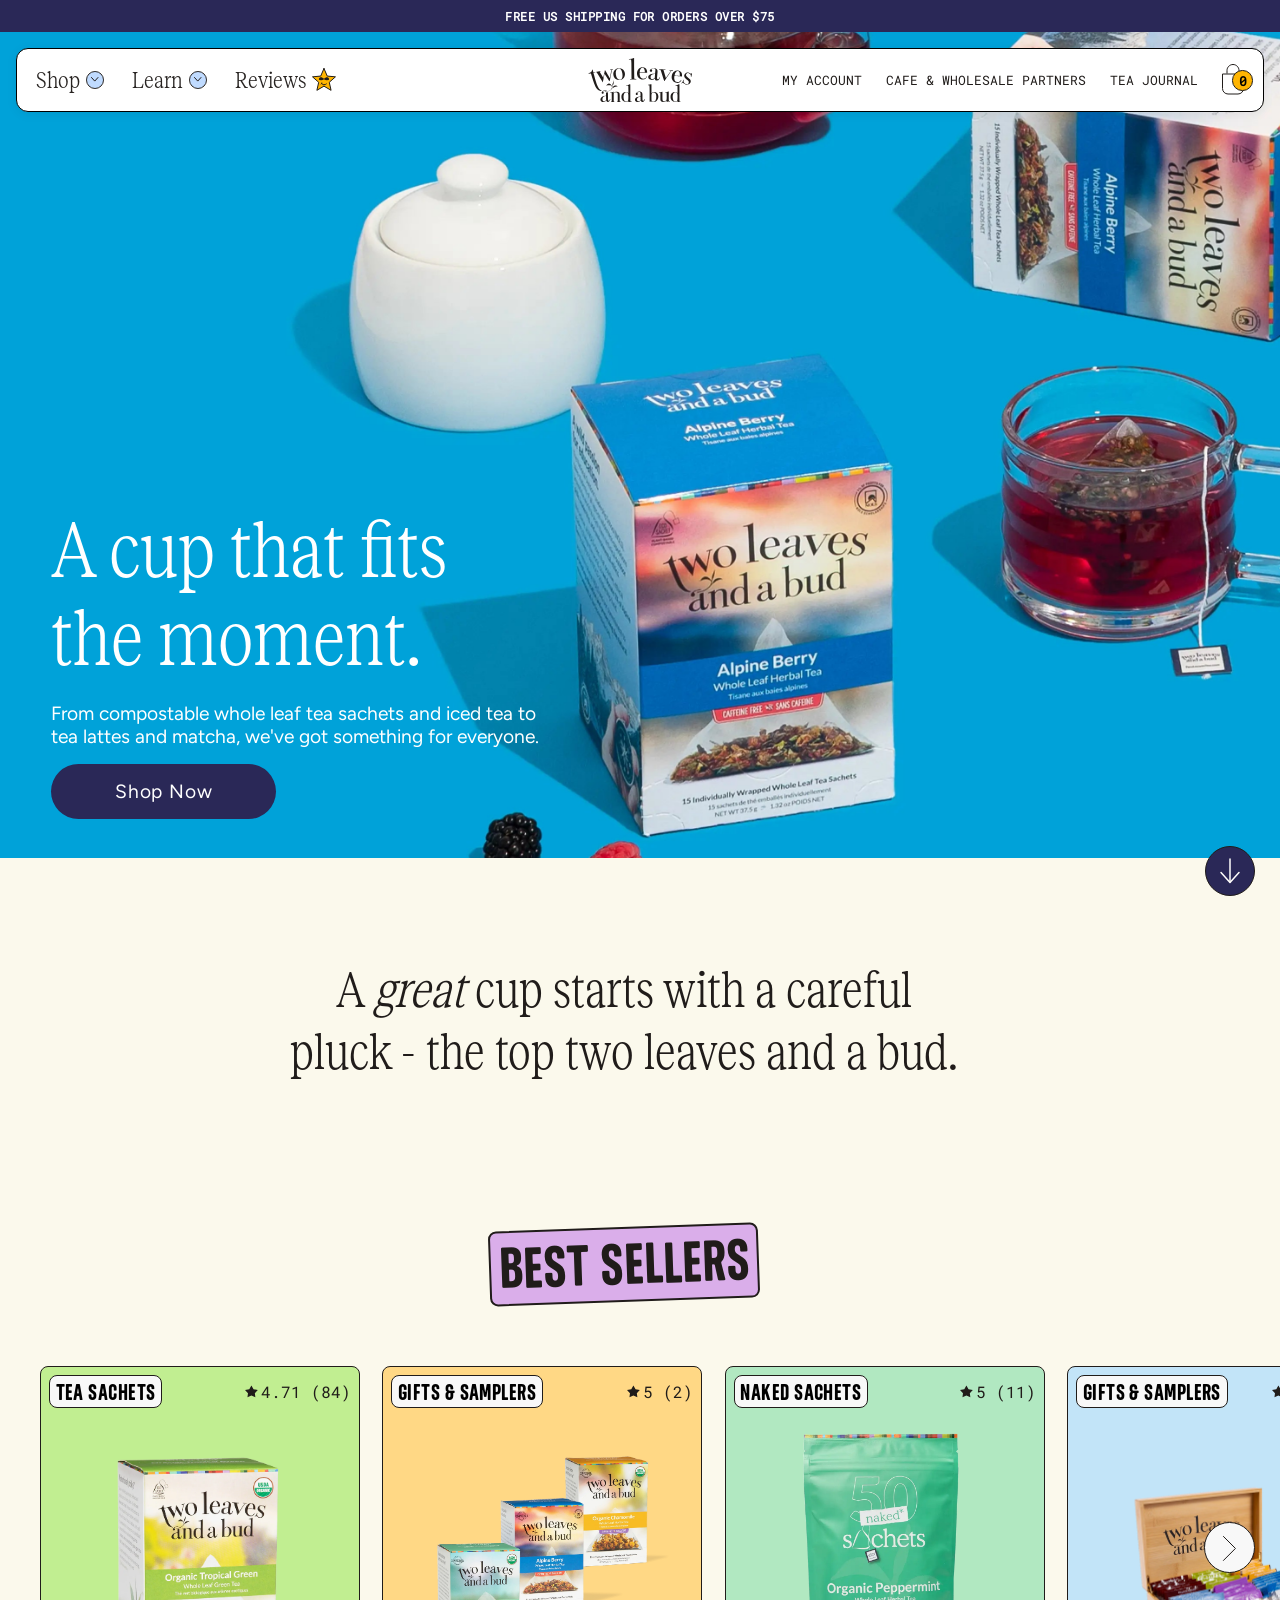
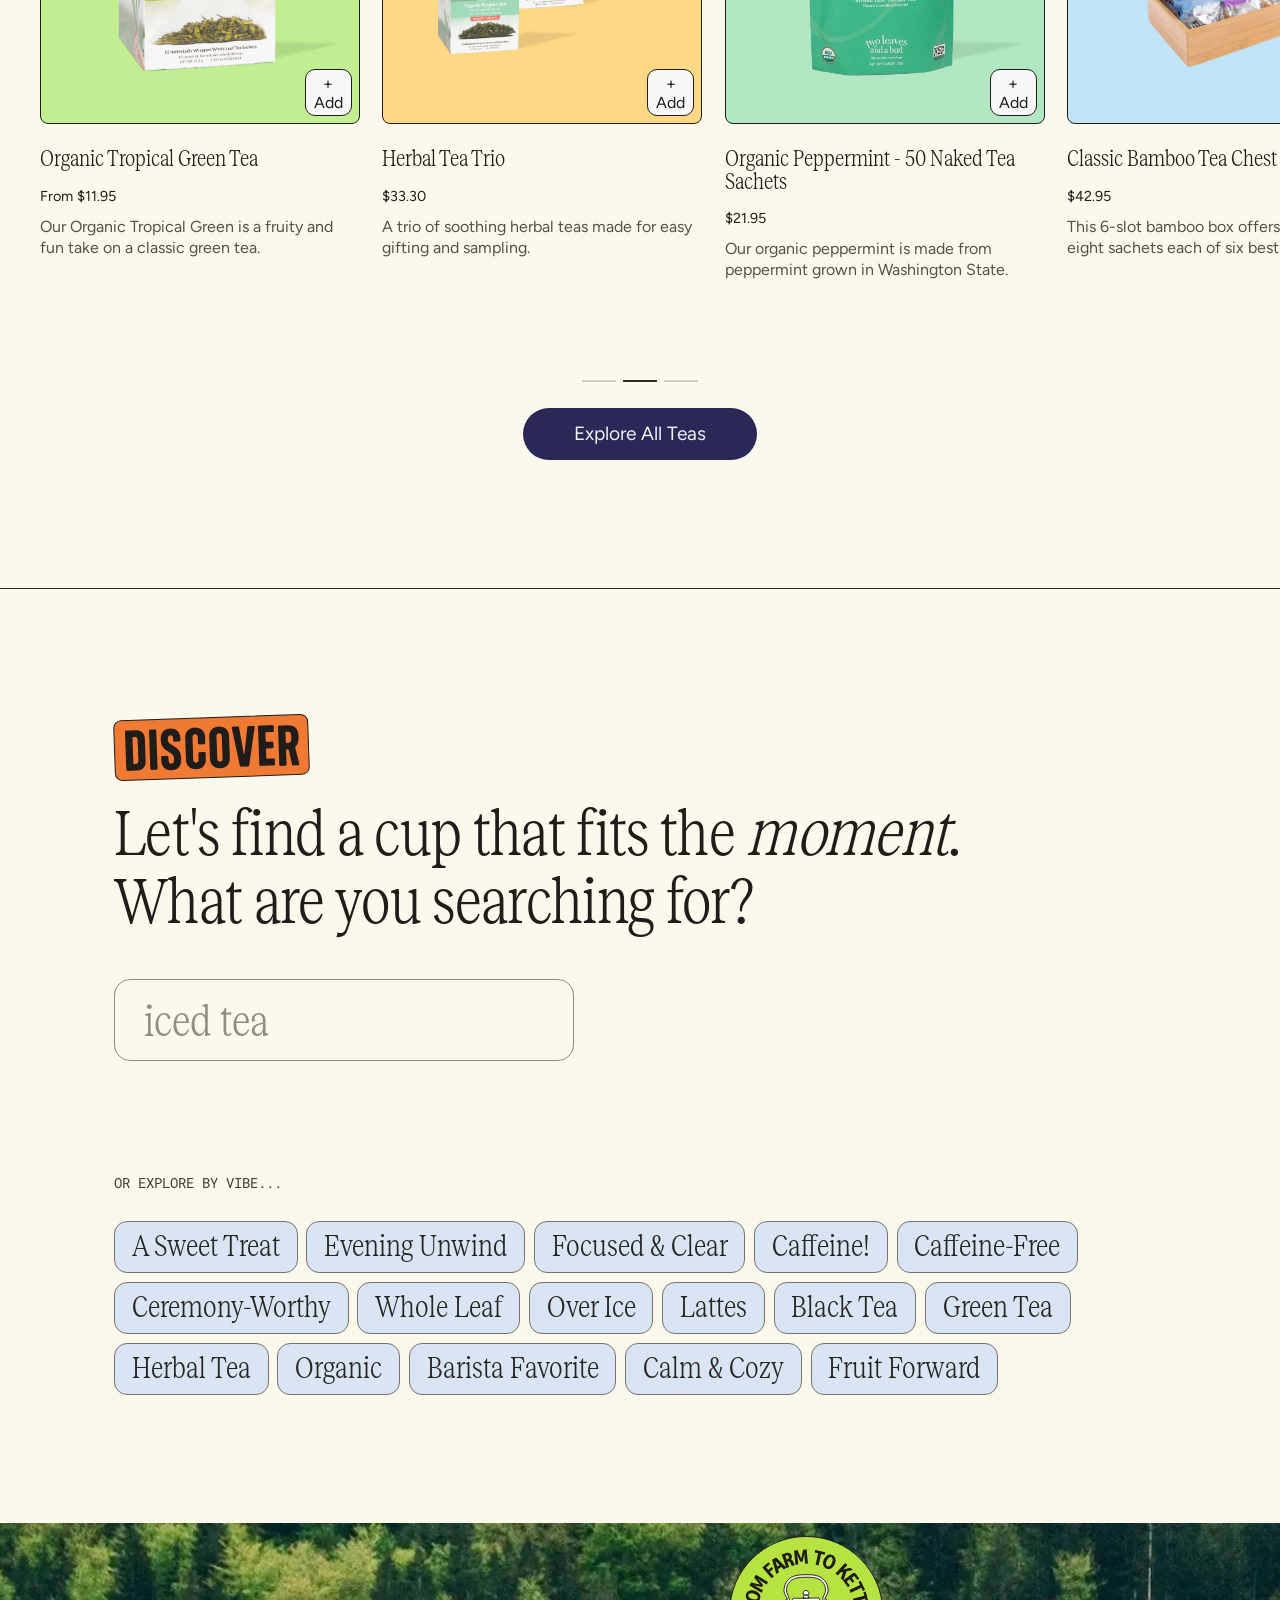
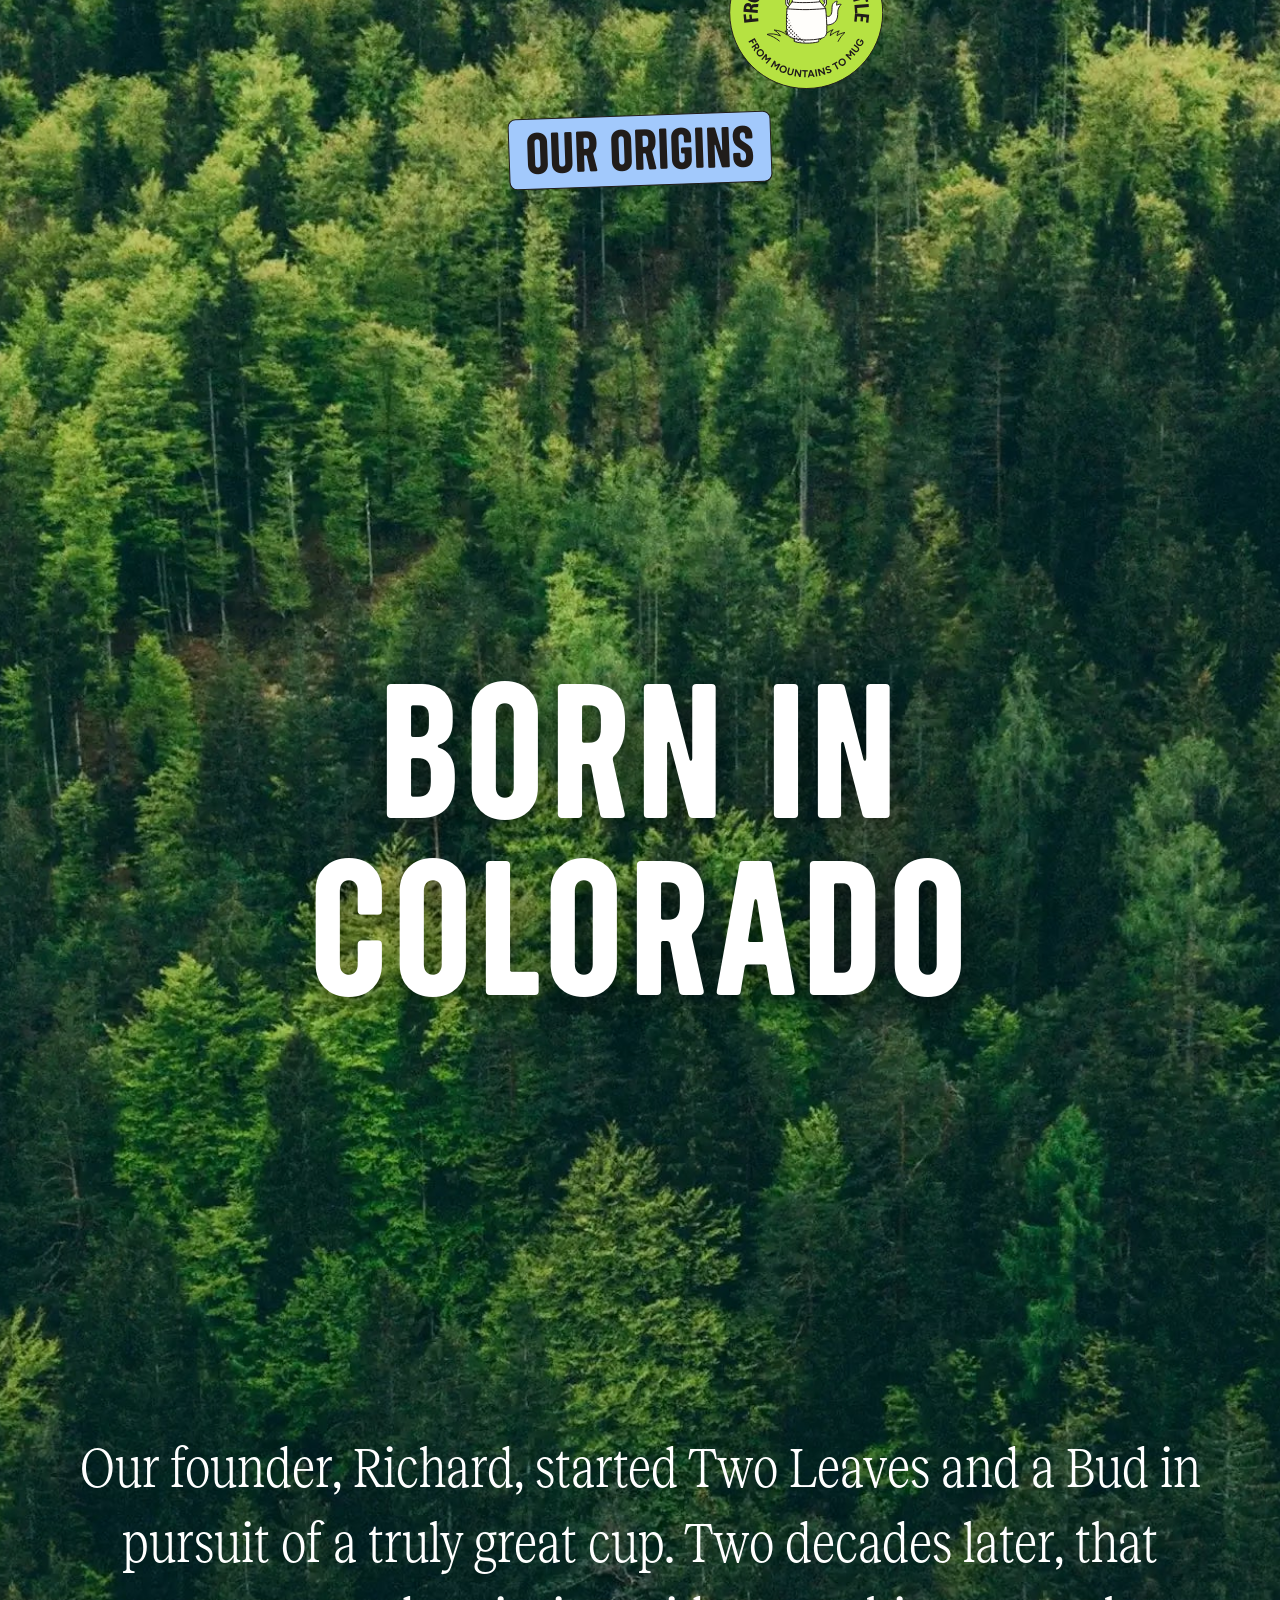
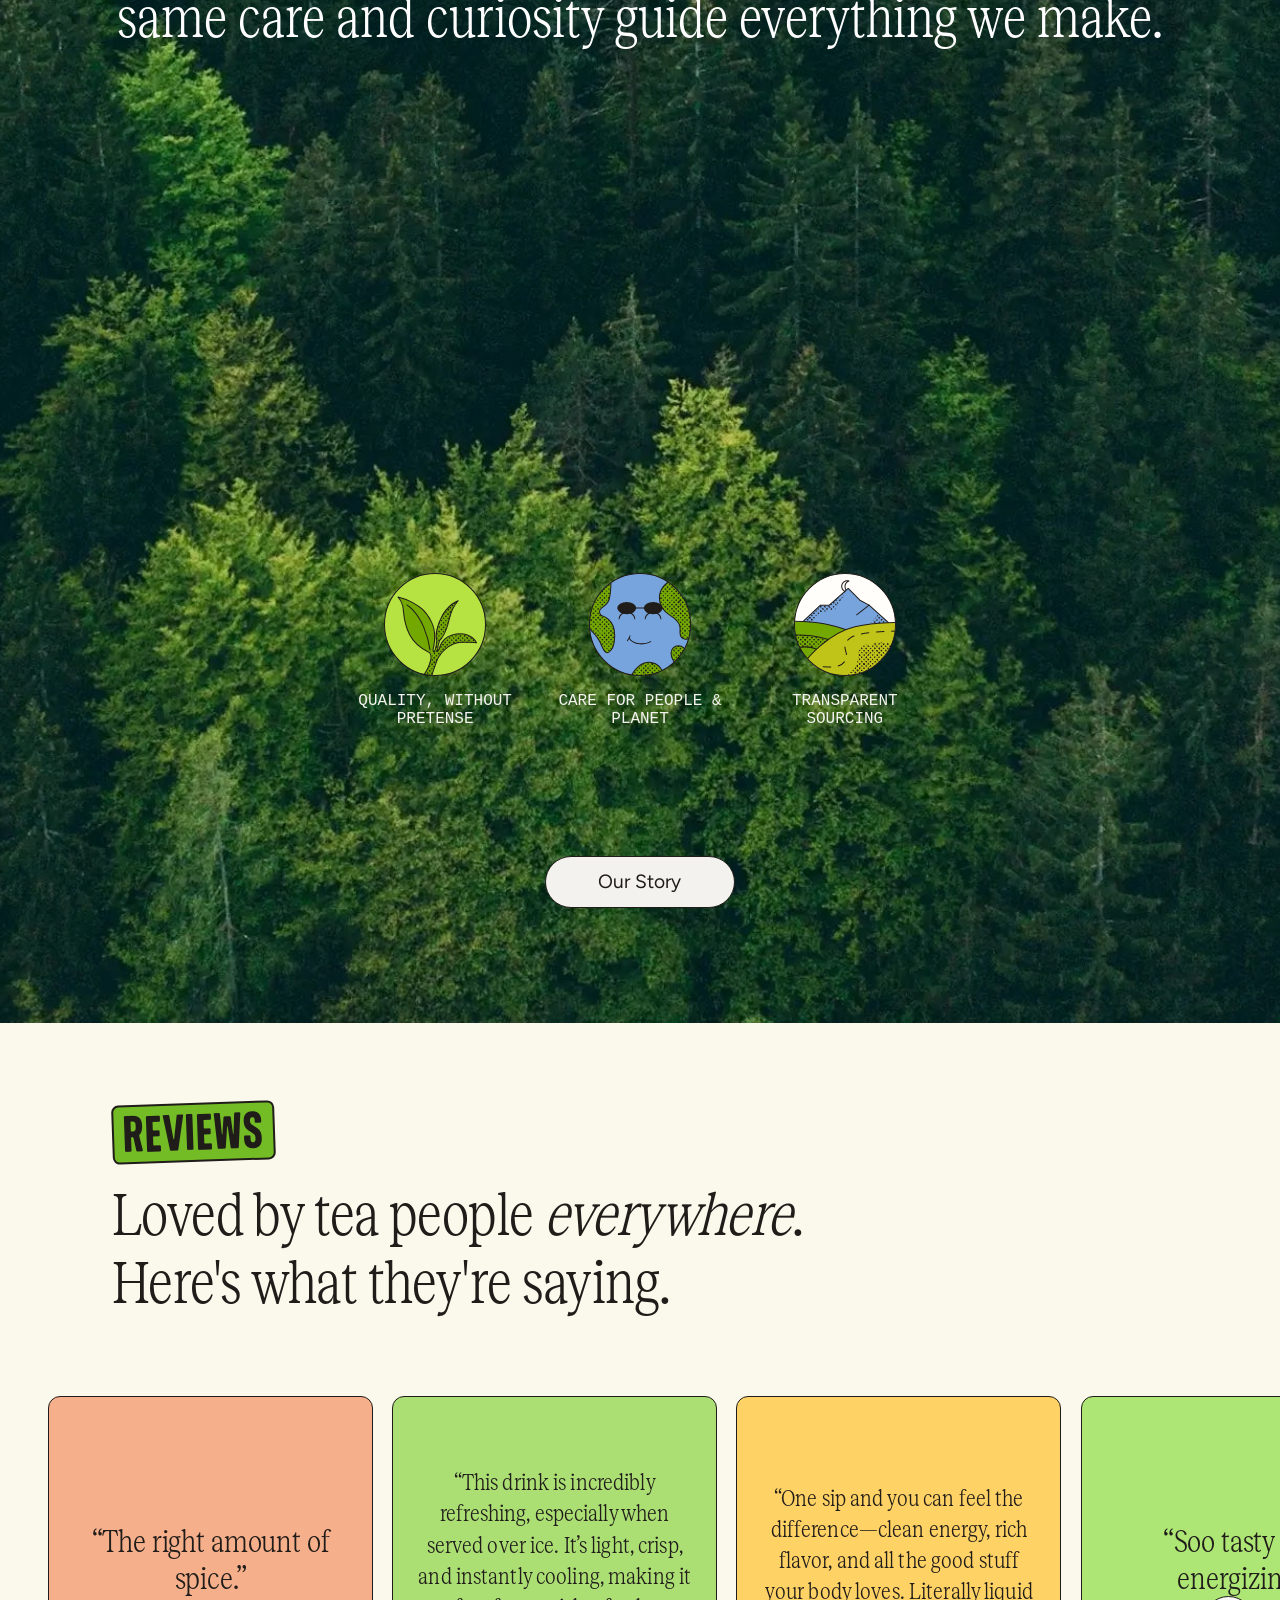
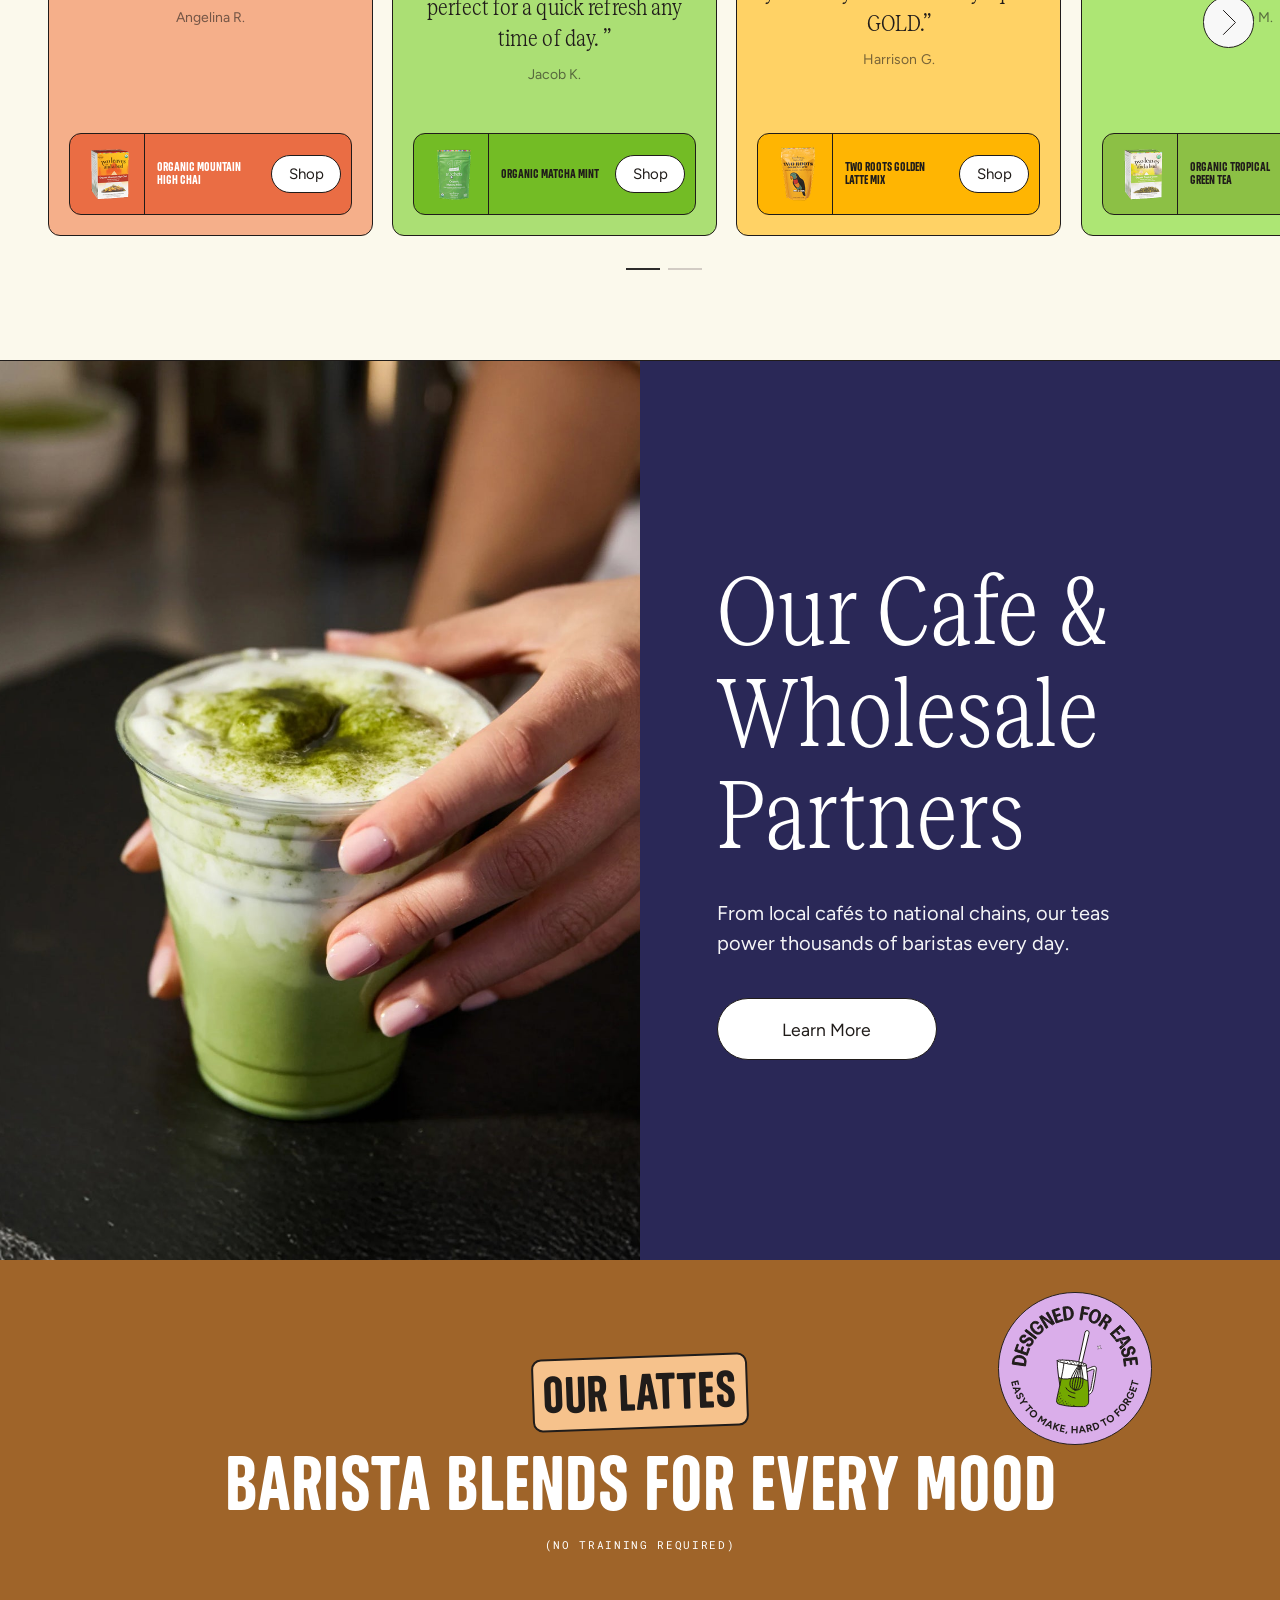
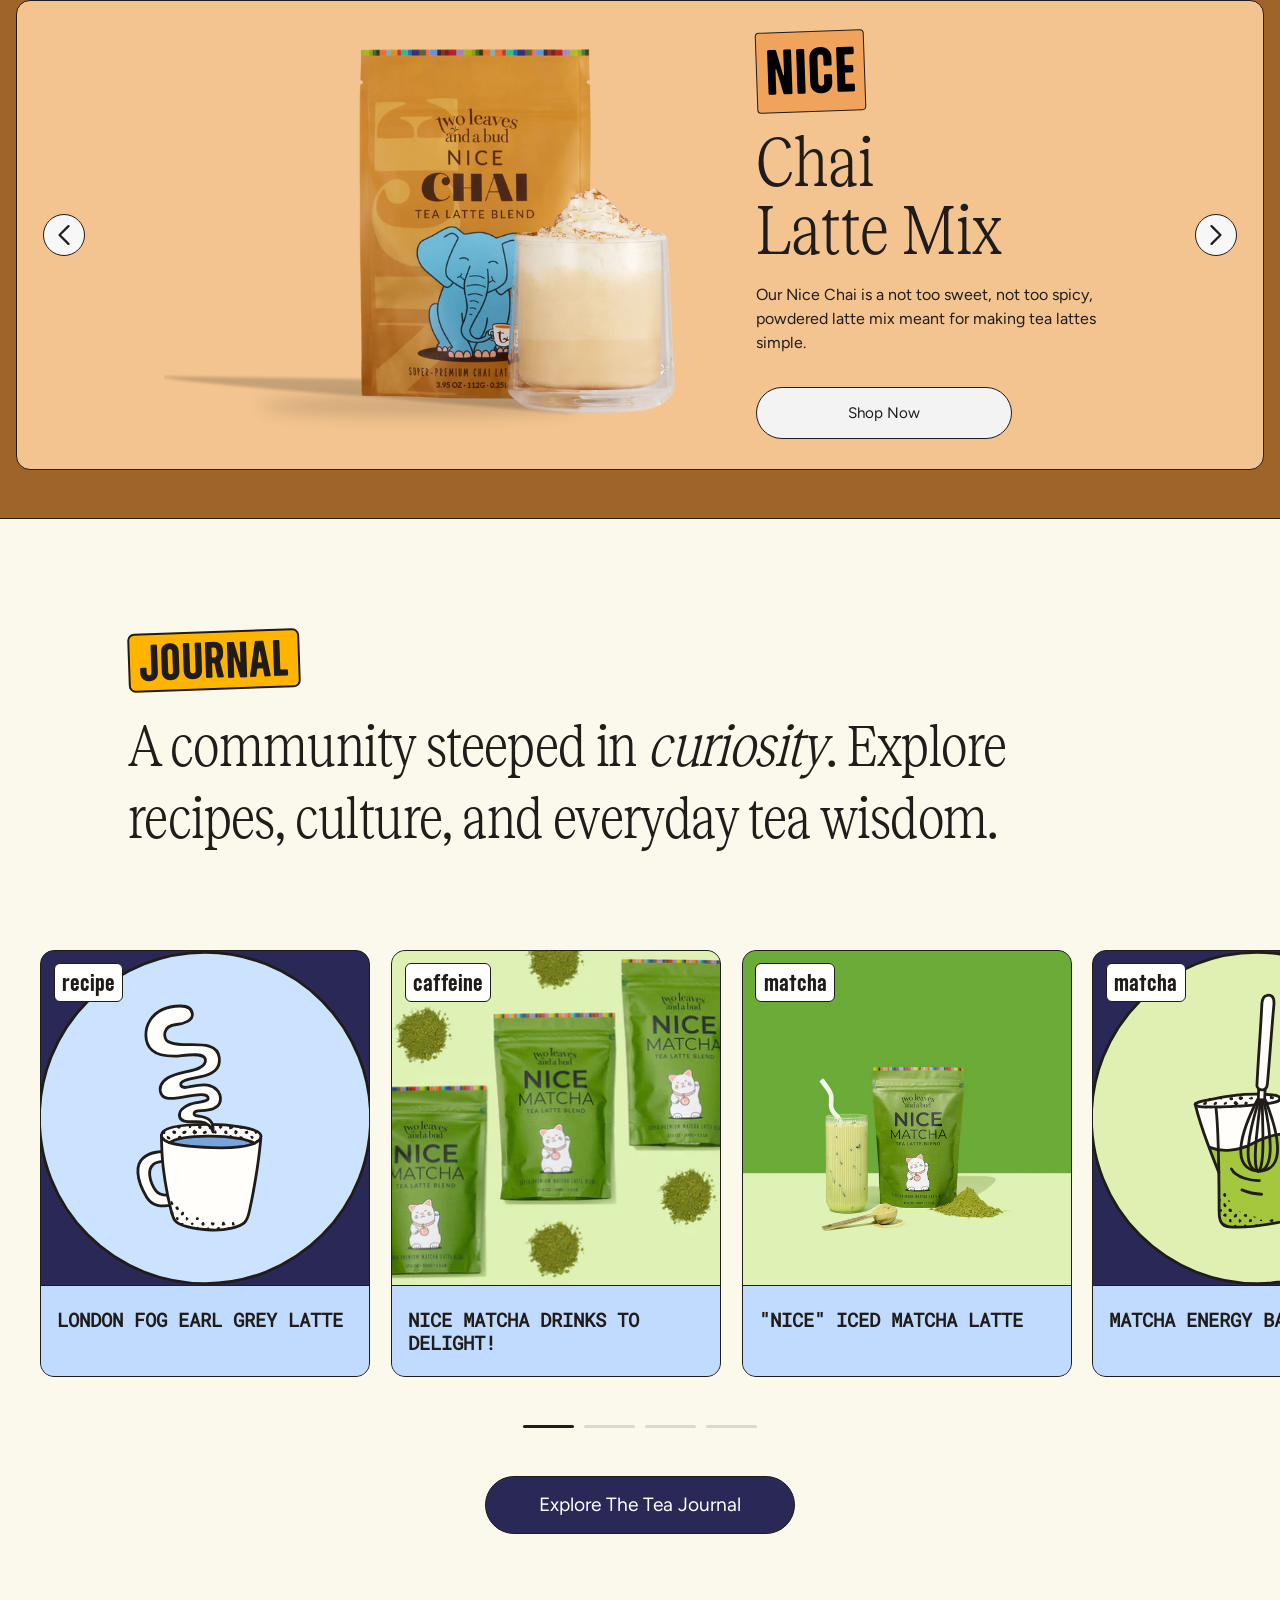
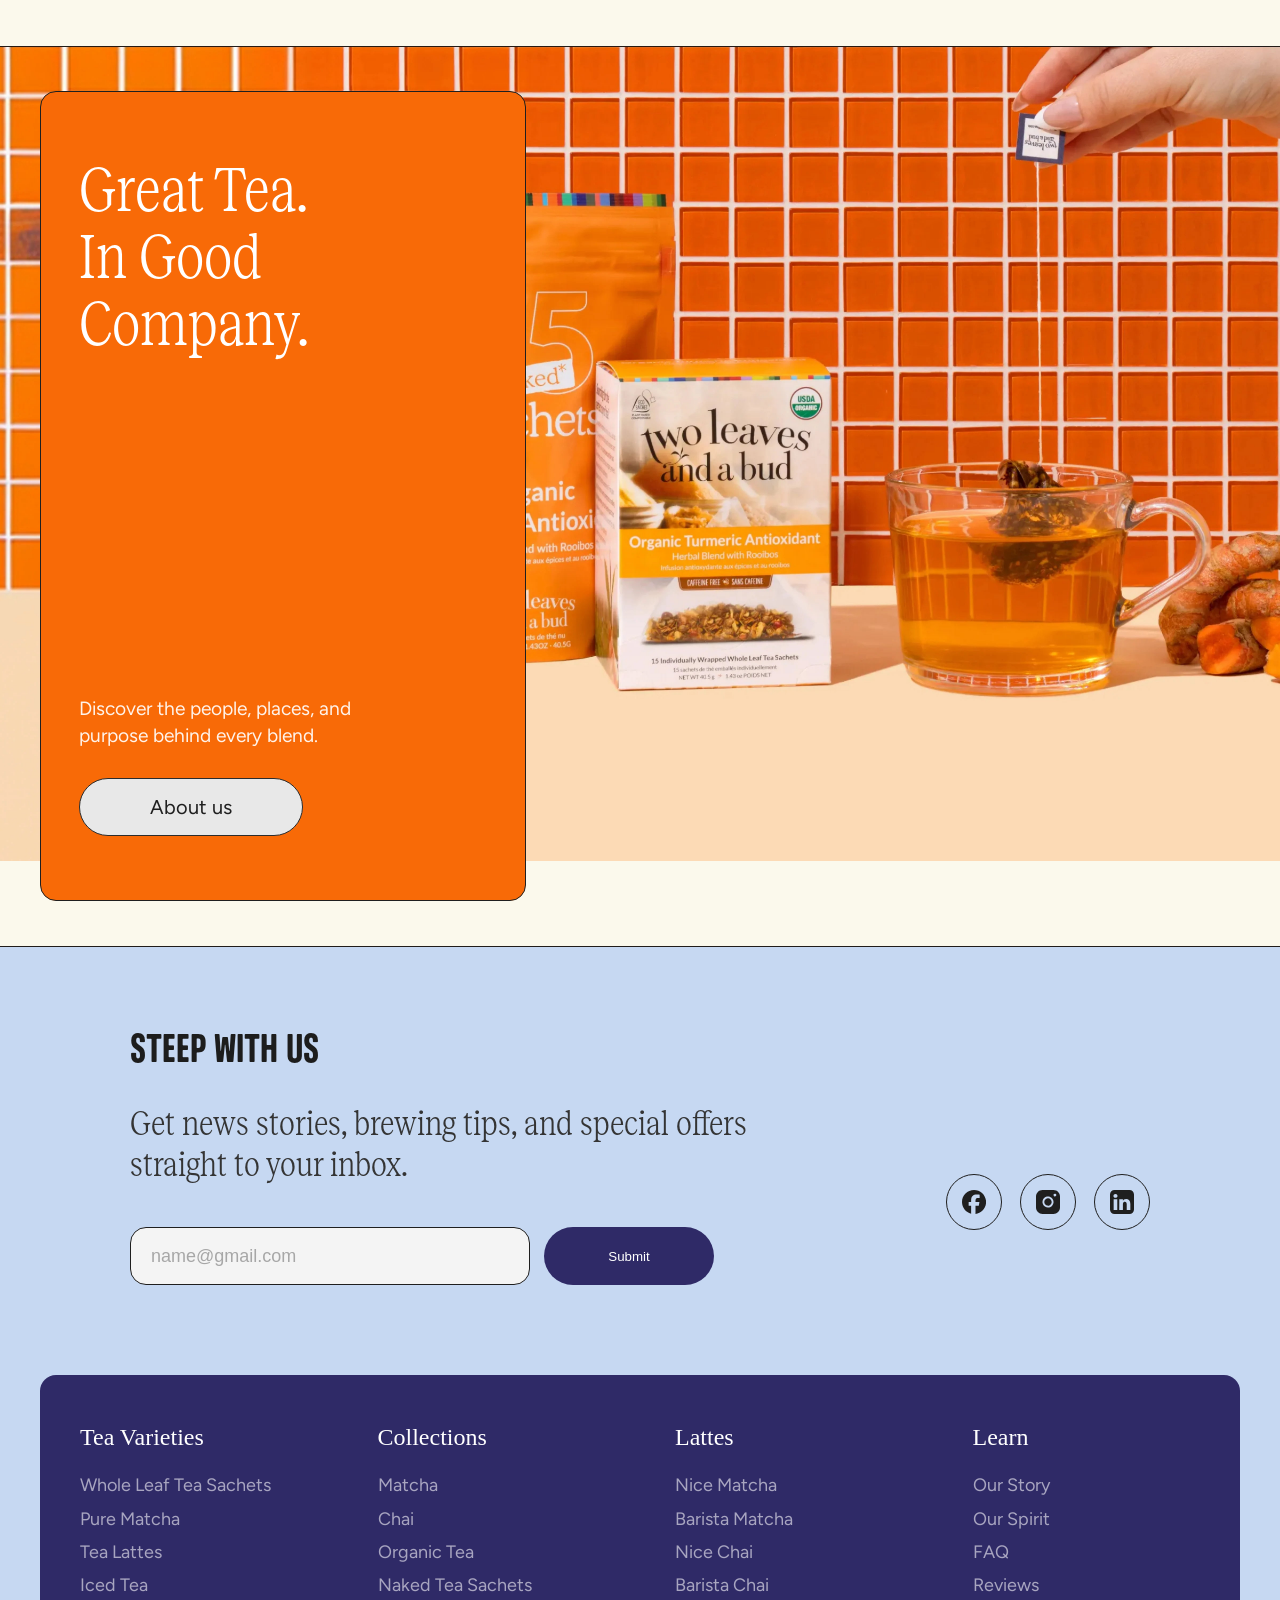
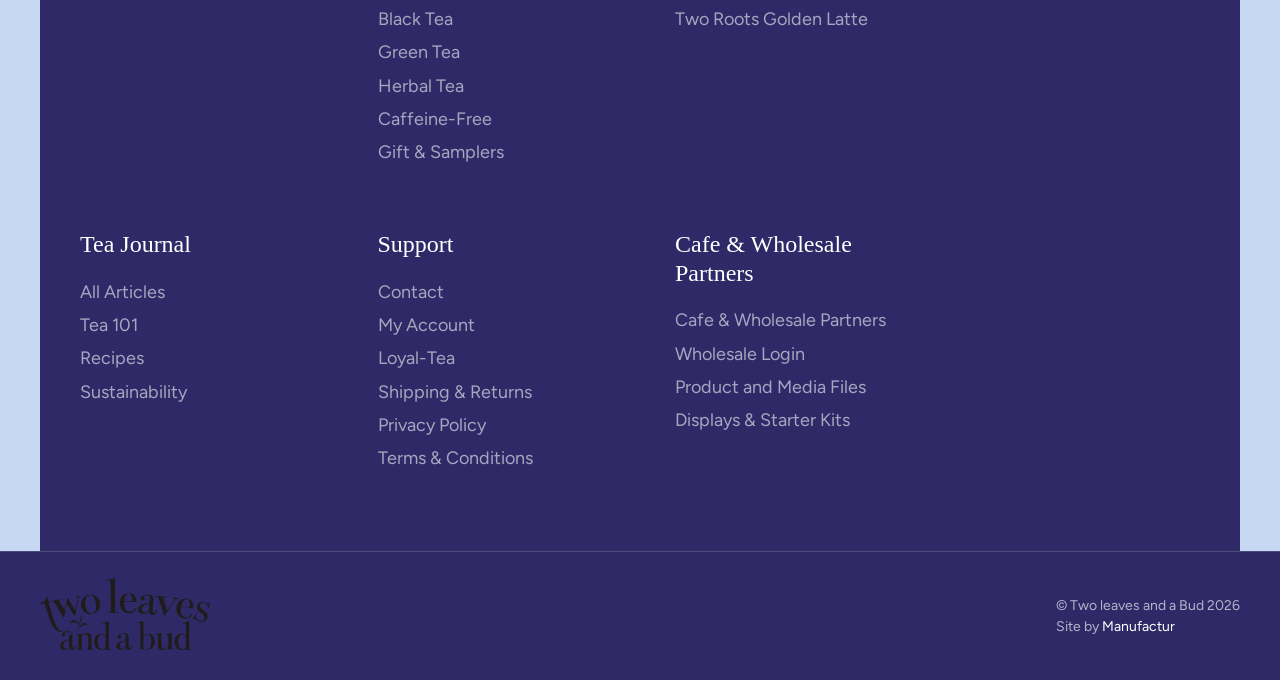
==== commit e95c2d1a: "fixed the footer" ====
--- a/index.html
+++ b/index.html
@@ -626,8 +626,7 @@
 
 
 
-  <!-- ── TEA JOURNAL SECTION ── -->
-  <section class="journal-section">
+  <!-- ── TEA JOURNAL SECTION ── --><section class="journal-section">
     <div class="journal-header">
       <div class="journal-badge">Journal</div>
       <h2 class="journal-heading">A community steeped in <em>curiosity</em>. Explore recipes, culture, and everyday tea wisdom.</h2>
@@ -635,81 +634,166 @@
 
     <div class="journal-grid-wrapper">
       <div class="journal-grid">
-        <!-- Blog Card 1 -->
         <article class="journal-card">
           <div class="journal-card-media">
             <span class="journal-card-tag">recipe</span>
-            <img src="./assets/earl_grey.webp" alt="London Fog Earl Grey Latte">
+            <img src="./assets/cup.svg" alt="London Fog Earl Grey Latte">
           </div>
           <div class="journal-card-info">
             <h3 class="journal-card-title">London Fog Earl Grey Latte</h3>
           </div>
         </article>
 
-        <!-- Blog Card 2 -->
         <article class="journal-card">
           <div class="journal-card-media">
-            <span class="journal-card-tag">recipe</span>
-            <img src="./assets/nice_matcha.webp" alt="Nice Matcha drinks to delight!">
+            <span class="journal-card-tag">caffeine</span>
+            <img src="./assets/packs.webp" alt="Nice Matcha drinks to delight!">
           </div>
           <div class="journal-card-info">
             <h3 class="journal-card-title">Nice Matcha drinks to delight!</h3>
           </div>
         </article>
 
-        <!-- Blog Card 3 -->
         <article class="journal-card">
           <div class="journal-card-media">
             <span class="journal-card-tag">matcha</span>
-            <img src="./assets/ceremonial_matcha.webp" alt='"Nice" Iced Matcha Latte'>
+            <img src="./assets/Two_leaves_green_matcha.webp" alt='"Nice" Iced Matcha Latte'>
           </div>
           <div class="journal-card-info">
             <h3 class="journal-card-title">"Nice" Iced Matcha Latte</h3>
           </div>
         </article>
 
-        <!-- Blog Card 4 -->
         <article class="journal-card">
           <div class="journal-card-media">
             <span class="journal-card-tag">matcha</span>
-            <img src="./assets/Latte_Mix.webp" alt="Matcha Energy Balls">
+            <img src="./assets/glass_mug.svg" alt="Matcha Energy Balls">
           </div>
           <div class="journal-card-info">
             <h3 class="journal-card-title">Matcha Energy Balls</h3>
           </div>
         </article>
+
+        <article class="journal-card">
+          <div class="journal-card-media">
+            <span class="journal-card-tag">tea 101</span>
+            <img src="./assets/plant.svg" alt="The Art of Brewing Masala Chai">
+          </div>
+          <div class="journal-card-info">
+            <h3 class="journal-card-title">The Art of Brewing Masala Chai</h3>
+          </div>
+        </article>
+
+        <article class="journal-card">
+          <div class="journal-card-media">
+            <span class="journal-card-tag">matcha</span>
+            <img src="./assets/glass.svg" alt="Chamomile: A Bedtime Ritual">
+          </div>
+          <div class="journal-card-info">
+            <h3 class="journal-card-title">Chamomile: A Bedtime Ritual</h3>
+          </div>
+        </article>
+
+        <article class="journal-card">
+          <div class="journal-card-media">
+            <span class="journal-card-tag">chai</span>
+            <img src="./assets/orange_glass.svg" alt="Oolong vs Black Tea Explained">
+          </div>
+          <div class="journal-card-info">
+            <h3 class="journal-card-title">Oolong vs Black Tea Explained</h3>
+          </div>
+        </article>
+
+        <article class="journal-card">
+          <div class="journal-card-media">
+            <span class="journal-card-tag">chai</span>
+            <img src="./assets/orange_glass.svg" alt="Summer Hibiscus Iced Cooler">
+          </div>
+          <div class="journal-card-info">
+            <h3 class="journal-card-title">Summer Hibiscus Iced Cooler</h3>
+          </div>
+        </article>
+
+        <article class="journal-card">
+          <div class="journal-card-media">
+            <span class="journal-card-tag">chai</span>
+            <img src="./assets/kettle_with_tea.svg" alt="Traditional Japanese Tea Ceremony">
+          </div>
+          <div class="journal-card-info">
+            <h3 class="journal-card-title">Traditional Japanese Tea Ceremony</h3>
+          </div>
+        </article>
+
+        <article class="journal-card">
+          <div class="journal-card-media">
+            <span class="journal-card-tag">tea 101</span>
+            <img src="./assets/pot.svg" alt="Green Tea Detox Myths & Facts">
+          </div>
+          <div class="journal-card-info">
+            <h3 class="journal-card-title">Green Tea Detox Myths & Facts</h3>
+          </div>
+        </article>
       </div>
     </div>
-
+<div class="journal-nav" aria-hidden="true">
+    <span class="dot active"></span>
+    <span class="dot"></span>
+    <span class="dot"></span>
+    <span class="dot"></span>
+  </div>
     <div class="journal-footer">
       <a class="btn journal-cta-btn" href="#">Explore The Tea Journal</a>
     </div>
   </section>
 
+
+
+
+
+
+
+
+
+  
   <!-- ── GREAT TEA BANNER SECTION ── -->
-  <section class="great-tea-banner-section" style="background-image: url('./assets/footer_banner.webp');">
-    <div class="great-tea-banner-overlay">
-      <div class="great-tea-box">
-        <h2 class="great-tea-heading">Great Tea.<br>In Good Company.</h2>
-        <p class="great-tea-text">Discover the people, places, and purpose behind every blend.</p>
-        <a class="btn great-tea-btn" href="#">About us</a>
-      </div>
-    </div>
-  </section>
+  <section class="tea-banner">
+  <div class="tea-card">
+    <h2>
+      Great Tea.<br />
+      In Good<br />
+      Company.
+    </h2>
+
+    <div class="tea-card-bottom">
+      <p>
+        Discover the people, places, and
+        purpose behind every blend.
+      </p>
+
+      <a href="#" class="tea-btn">About us</a>
+    </div>
+  </div>
+</section>
+
+
+
+
+
+
+
+
 
   <!-- ── FOOTER SECTION ── -->
-  <footer class="footer">
+   <footer class="footer">
     <div class="footer-main">
       <div class="footer-intro">
         <div class="footer-embed">
           <h3 class="footer-embed-heading">Steep with us</h3>
           <p class="footer-embed-caption">Get news stories, brewing tips, and special offers straight to your inbox.</p>
           <form class="footer-form">
-            <input type="email" placeholder="Your email address" aria-label="Email Address" required>
+            <input type="email" placeholder="name@gmail.com" aria-label="Email Address" required>
             <button type="submit" class="footer-form-submit">
-              <svg xmlns="http://www.w3.org/2000/svg" width="14" height="26" viewBox="0 0 14 26" fill="none" stroke="currentColor" stroke-width="2">
-                <path d="M1 1L13 13L1 25" stroke-linecap="round" stroke-linejoin="round"/>
-              </svg>
+             Submit
             </button>
           </form>
         </div>
--- a/style.css
+++ b/style.css
@@ -1537,7 +1537,7 @@
 .journal-section {
   background: #FBF9EC;
   color: hsl(20, 10%, 11%);
-  padding: 7rem 4rem 6rem 2rem;
+  padding: 7rem 0;
   border-top: 1px solid #201c1a;
   box-sizing: border-box;
 }
@@ -1547,7 +1547,7 @@
   flex-direction: column;
   align-items: flex-start;
   margin-bottom: 6rem;
-  margin-left: 5rem;
+  margin-left: 8rem;
 }
 
 .journal-badge {
@@ -1602,7 +1602,6 @@
 
   width:max-content;
 
-  padding-right:4rem;
 }
 
 /* CARD */
@@ -1617,7 +1616,7 @@
 
   flex-shrink:0;
 
-  background:#AFC7E8;
+  background-color:#2A2857;
 }
 
 /* IMAGE AREA */
@@ -1656,22 +1655,23 @@
   padding:0.25rem 0.45rem;
 
   font-family:'Midnight';
-  font-size:1rem;
+  font-size:1.5rem;
 
   z-index:2;
 
-  transform:rotate(-2deg);
 }
 
 /* CONTENT */
 
 .journal-card-info{
   padding:1.4rem 1rem;
+  height:100%;
+  background-color: #C0DBFF;
 }
 
 .journal-card-title{
   font-family:'Roboto Mono';
-  font-size:1.45rem;
+  font-size:1.2rem;
   line-height:1.2;
   text-transform:uppercase;
   color:#201c1a;
@@ -1713,26 +1713,129 @@
   transform:scale(0.98);
 }
 
-/* DOTS */
-
-.products-nav{
-  margin-top:2rem;
-
-  display:flex;
-  justify-content:center;
-  gap:0.5rem;
-}
-
-.dot{
-  width:42px;
-  height:2px;
-
-  background:#d4d0c7;
-}
-
-.dot.active{
-  background:#201c1a;
-}
+
+
+
+
+
+
+
+/* ── JOURNAL PAGINATION LINES ── */
+.journal-nav {
+  margin: 3rem 0 1rem; /* Spacing adjust ki hai taaki button se theek lage */
+  display: flex;
+  justify-content: center;
+  align-items: center;
+  gap: 0.6rem;
+}
+
+.journal-nav .dot {
+  width: 4vw;
+  height: 0.2vw;
+  background: #dcd7cf;
+  border-radius: 4px;
+  cursor: pointer;
+  transition: background-color 0.3s ease;
+  display: inline-block;
+}
+
+.journal-nav .dot.active {
+  background: #201c1a; /* Dark color matching your journal theme */
+}
+
+.journal-nav .dot:not(.active):hover {
+  background: #bab4ab;
+}
+
+
+
+
+
+
+
+
+
+
+
+
+
+
+.tea-banner {
+  width: 100%;
+  min-height: 100vh;
+  background-image: url("./assets/footer_banner.webp");
+  background-size: 120%;
+  background-position: top right;
+  background-repeat: no-repeat;
+
+  padding: 40px;
+  display: flex;
+  align-items: center;
+}
+
+.tea-card {
+  width: 38vw;
+  min-height: 90vh;
+
+  background: #f86a07;
+  border: 1px solid #1f1f1f;
+  border-radius: 16px;
+
+  padding: 4rem 2.4rem;
+
+  display: flex;
+  flex-direction: column;
+  justify-content: space-between;
+}
+
+.tea-card h2 {
+  color: white;
+
+  font-size: 4rem;
+  line-height: 1.05;
+  font-weight: 200;
+  font-family: 'Reckless', Georgia, serif;
+}
+
+.tea-card-bottom {
+  display: flex;
+  flex-direction: column;
+  gap: 28px;
+}
+
+.tea-card-bottom p {
+  color: rgba(255, 255, 255, 0.916);
+
+  font-size: 1.2rem;
+  line-height: 1.4;
+
+  max-width: 300px;
+}
+
+.tea-btn {
+  width: fit-content;
+
+  padding: 16px 70px;
+
+  background: #e8e8e8;
+  color: #1f1f1f;
+
+  border-radius: 999px;
+  border: 1px solid #2c2c2c;
+
+  text-decoration: none;
+  font-size: 20px;
+
+  transition: 0.3s ease;
+}
+
+.tea-btn:hover {
+  transform: translateY(-2px);
+}
+
+
+
+
 
 
 
@@ -1751,280 +1854,327 @@
 
 
 /* ── FOOTER SECTION STYLES ── */
+
+
+/* =========================
+   FOOTER MAIN
+========================= */
+
 .footer {
-  background-color: #fbf9eb;
-  color: #201c1a;
+  width: 100%;
+  background: #c6d8f2;
   border-top: 1px solid #201c1a;
-  box-sizing: border-box;
-}
+  padding: 32px 0 0 0;
+}
+
+/* =========================
+   TOP SECTION
+========================= */
 
 .footer-main {
-  display: grid;
-  grid-template-columns: 1fr 2fr;
-  padding: 6rem 4rem 6rem 7rem;
-  gap: 4rem;
-  box-sizing: border-box;
-}
-
-@media (max-width: 1023px) {
-  .footer-main {
-    grid-template-columns: 1fr;
-    padding: 4rem 2rem;
-  }
-}
+  width: calc(100% - 80px);
+  margin: 0 auto;
+}
+
+/* =========================
+   INTRO
+========================= */
 
 .footer-intro {
   display: flex;
-  flex-direction: column;
-  gap: 2.5rem;
-}
+  justify-content: space-between;
+  align-items: center;
+
+  padding: 50px 90px 90px;
+}
+
+/* =========================
+   LEFT CONTENT
+========================= */
 
 .footer-embed {
-  display: flex;
-  flex-direction: column;
-  gap: 1rem;
+  max-width: 760px;
 }
 
 .footer-embed-heading {
-  font-family: 'Midnight', 'Roboto Mono', sans-serif;
   font-size: 2.5rem;
-  font-weight: 700;
+  line-height: 1;
   text-transform: uppercase;
-  margin: 0;
-  color: #201c1a;
+
+  font-family: 'Midnight';
+  color: #1d1d1d;
+
+  margin-bottom: 34px;
 }
 
 .footer-embed-caption {
-  font-family: 'Figtree', sans-serif;
-  font-size: 1.1rem;
-  line-height: 1.4;
-  margin: 0;
-  color: rgba(32, 28, 26, 0.7);
-}
+  max-width: 720px;
+
+  font-size: 2.8vw;
+  line-height: 1.15;
+
+  color: #343434;
+
+  font-family: 'Reckless';
+
+  margin-bottom: 42px;
+}
+
+/* =========================
+   FORM
+========================= */
 
 .footer-form {
   display: flex;
-  border: 1px solid #201c1a;
-  border-radius: 99px;
-  overflow: hidden;
-  background: #ffffff;
-  padding: 0.25rem;
-  width: 100%;
-  max-width: 400px;
-  box-sizing: border-box;
+  align-items: center;
+  gap: 14px;
 }
 
 .footer-form input {
-  flex: 1;
+  width: 400px;
+  height: 58px;
+
+  border-radius: 16px;
+  border: 1.5px solid #1f1f1f;
+
+  background: #f4f4f4;
+
+  padding: 0 20px;
+
+  outline: none;
+
+  font-size: 18px;
+  color: #222;
+}
+
+.footer-form input::placeholder {
+  color: #a7a7a7;
+}
+
+.footer-form-submit {
+  width: 170px;
+  height: 58px;
+
   border: none;
-  background: transparent;
-  padding: 0.75rem 1.5rem;
-  font-family: 'Figtree', sans-serif;
-  font-size: 1rem;
-  color: #201c1a;
-  outline: none;
-  box-shadow: none;
-  height: auto;
-  margin: 0;
-}
-
-.footer-form input:focus {
-  border: none;
-  box-shadow: none;
-}
-
-.footer-form input::placeholder {
-  color: rgba(32, 28, 26, 0.4);
-}
-
-.footer-form-submit {
-  width: 48px;
-  height: 48px;
+  border-radius: 999px;
+
+  background: #2f2a67;
+  color: white;
+
+  display: flex;
+  align-items: center;
+  justify-content: center;
+
+  cursor: pointer;
+
+  transition: 0.3s ease;
+}
+
+.footer-form-submit svg {
+  width: 18px;
+  height: 18px;
+}
+
+.footer-form-submit:hover {
+  transform: translateY(-2px);
+}
+
+/* =========================
+   SOCIALS
+========================= */
+
+.footer-social-media {
+  margin-top: 90px;
+}
+
+.footer-social-links {
+  display: flex;
+  align-items: center;
+  gap: 18px;
+
+  list-style: none;
+}
+
+.footer-social-links a {
+  width: 56px;
+  height: 56px;
+
   border-radius: 50%;
-  background: #2a2857;
-  color: #ffffff;
-  border: none;
+  border: 1.5px solid #1f1f1f;
+
+  color: #1f1f1f;
+  text-decoration: none;
+
   display: flex;
   align-items: center;
   justify-content: center;
-  cursor: pointer;
-  transition: all 0.3s ease;
-}
-
-.footer-form-submit:hover {
-  background: #ffffff;
-  color: #201c1a;
-  border: 1px solid #201c1a;
-}
-
-.footer-form-submit svg {
-  width: 10px;
-  height: 18px;
-}
-
-.footer-social-links {
-  list-style: none;
-  padding: 0;
-  margin: 0;
-  display: flex;
-  gap: 1.2rem;
-}
-
-.footer-social-links li a {
-  color: #201c1a;
-  display: flex;
-  align-items: center;
-  justify-content: center;
-  width: 44px;
-  height: 44px;
-  border: 1px solid #201c1a;
-  border-radius: 50%;
-  transition: all 0.3s ease;
-}
-
-.footer-social-links li a:hover {
-  background: #2a2857;
-  color: #ffffff;
-  border-color: #2a2857;
-  transform: scale(0.95);
-}
+
+  transition: 0.3s ease;
+}
+
+.footer-social-links a:hover {
+  transform: translateY(-3px);
+}
+
+.footer-social-links svg {
+  width: 24px;
+  height: 24px;
+}
+
+/* =========================
+   MENU BOX
+========================= */
 
 .footer-menus {
+  background: #2f2a67;
+
+  border-radius: 16px 16px 0 0;
+
+  padding: 48px 40px 70px;
+
   display: grid;
   grid-template-columns: repeat(4, 1fr);
-  gap: 3rem 2rem;
-}
-
-@media (max-width: 1200px) {
+  gap: 55px 70px;
+}
+
+/* =========================
+   MENU ITEM
+========================= */
+
+.footer-menu-label {
+  color: white;
+
+  font-size: 24px;
+  line-height: 1.2;
+
+  margin-bottom: 22px;
+
+  font-family: Georgia, "Times New Roman", serif;
+}
+
+.footer-menu-list {
+  list-style: none;
+}
+
+.footer-menu-list li {
+  margin-bottom: 10px;
+}
+
+.footer-menu-list a {
+  text-decoration: none;
+
+  color: #a8a5c0;
+
+  font-size: 18px;
+  line-height: 1.3;
+
+  transition: 0.25s ease;
+}
+
+.footer-menu-list a:hover {
+  color: white;
+}
+
+/* =========================
+   SOCKET
+========================= */
+
+.footer-socket {
+  border-top: 1px solid rgba(255,255,255,0.15);
+
+  padding: 26px 40px;
+  background: #2f2a67;
+}
+
+.footer-socket-ctr {
+  width: 100%;
+
+  display: flex;
+  align-items: center;
+  justify-content: space-between;
+}
+
+.footer-socket-logo img {
+  width: 170px;
+}
+
+.footer-copyright {
+  color: #b5b2cb;
+
+  font-size: 14px;
+  line-height: 1.5;
+}
+
+.footer-copyright a {
+  color: white;
+  text-decoration: none;
+}
+
+/* =========================
+   RESPONSIVE
+========================= */
+
+@media (max-width: 1100px) {
+  .footer-intro {
+    flex-direction: column;
+    align-items: flex-start;
+    gap: 50px;
+  }
+
+  .footer-social-media {
+    margin-top: 0;
+  }
+
   .footer-menus {
     grid-template-columns: repeat(2, 1fr);
   }
 }
 
-.footer-menu {
-  display: flex;
-  flex-direction: column;
-  gap: 1.2rem;
-}
-
-.footer-menu-label {
-  font-family: 'Midnight', 'Roboto Mono', sans-serif;
-  font-size: 1.1rem;
-  font-weight: 700;
-  text-transform: uppercase;
-  margin: 0;
-  color: #201c1a;
-}
-
-.footer-menu-list {
-  list-style: none;
-  padding: 0;
-  margin: 0;
-  display: flex;
-  flex-direction: column;
-  gap: 0.6rem;
-}
-
-.footer-menu-list li a {
-  font-family: 'Figtree', sans-serif;
-  font-size: 0.95rem;
-  color: rgba(32, 28, 26, 0.85);
-  text-decoration: none;
-  transition: color 0.2s ease;
-}
-
-.footer-menu-list li a:hover {
-  color: #2a2857;
-  text-decoration: underline;
-}
-
-/* Footer Socket Styles */
-.footer-socket {
-  background-color: #C0DBFF;
-  border-top: 1px solid #201c1a;
-  padding: 6rem 4rem 4rem 7rem;
-  box-sizing: border-box;
-}
-
-@media (max-width: 1023px) {
-  .footer-socket {
-    padding: 4rem 2rem;
+@media (max-width: 768px) {
+  .footer-main {
+    width: calc(100% - 30px);
   }
-}
-
-.footer-socket-ctr {
-  display: flex;
-  flex-direction: column;
-  align-items: center;
-  text-align: center;
-  gap: 3rem;
-  width: 100%;
-}
-
-.footer-socket-logo {
-  display: block;
-  max-width: 1200px;
-  width: 90%;
-  transition: transform 0.3s ease;
-}
-
-.footer-socket-logo:hover {
-  transform: scale(1.02);
-}
-
-.footer-socket-logo img {
-  width: 100%;
-  height: auto;
-  display: block;
-}
-
-.footer-copyright {
-  font-family: 'Figtree', sans-serif;
-  font-size: 0.95rem;
-  line-height: 1.6;
-  color: #201c1a;
-  margin: 0;
-}
-
-.footer-copyright a {
-  color: #201c1a;
-  font-weight: 600;
-  text-decoration: none;
-}
-
-.footer-copyright a:hover {
-  text-decoration: underline;
-}
-
-
-
-
-
-
-
-
-
-
-
-
-
-
-
-
-
-
-
-
-
-
-
-
-
-
-
-
-
-
-
-
-
+
+  .footer-intro {
+    padding: 50px 20px 70px;
+  }
+
+  .footer-embed-heading {
+    font-size: 44px;
+  }
+
+  .footer-embed-caption {
+    font-size: 26px;
+  }
+
+  .footer-form {
+    flex-direction: column;
+    align-items: stretch;
+  }
+
+  .footer-form input,
+  .footer-form-submit {
+    width: 100%;
+  }
+
+  .footer-menus {
+    grid-template-columns: 1fr;
+    padding: 40px 24px 60px;
+  }
+
+  .footer-socket-ctr {
+    flex-direction: column;
+    gap: 20px;
+    align-items: flex-start;
+  }
+}
+
+
+
+
+
+
+
+
+
+
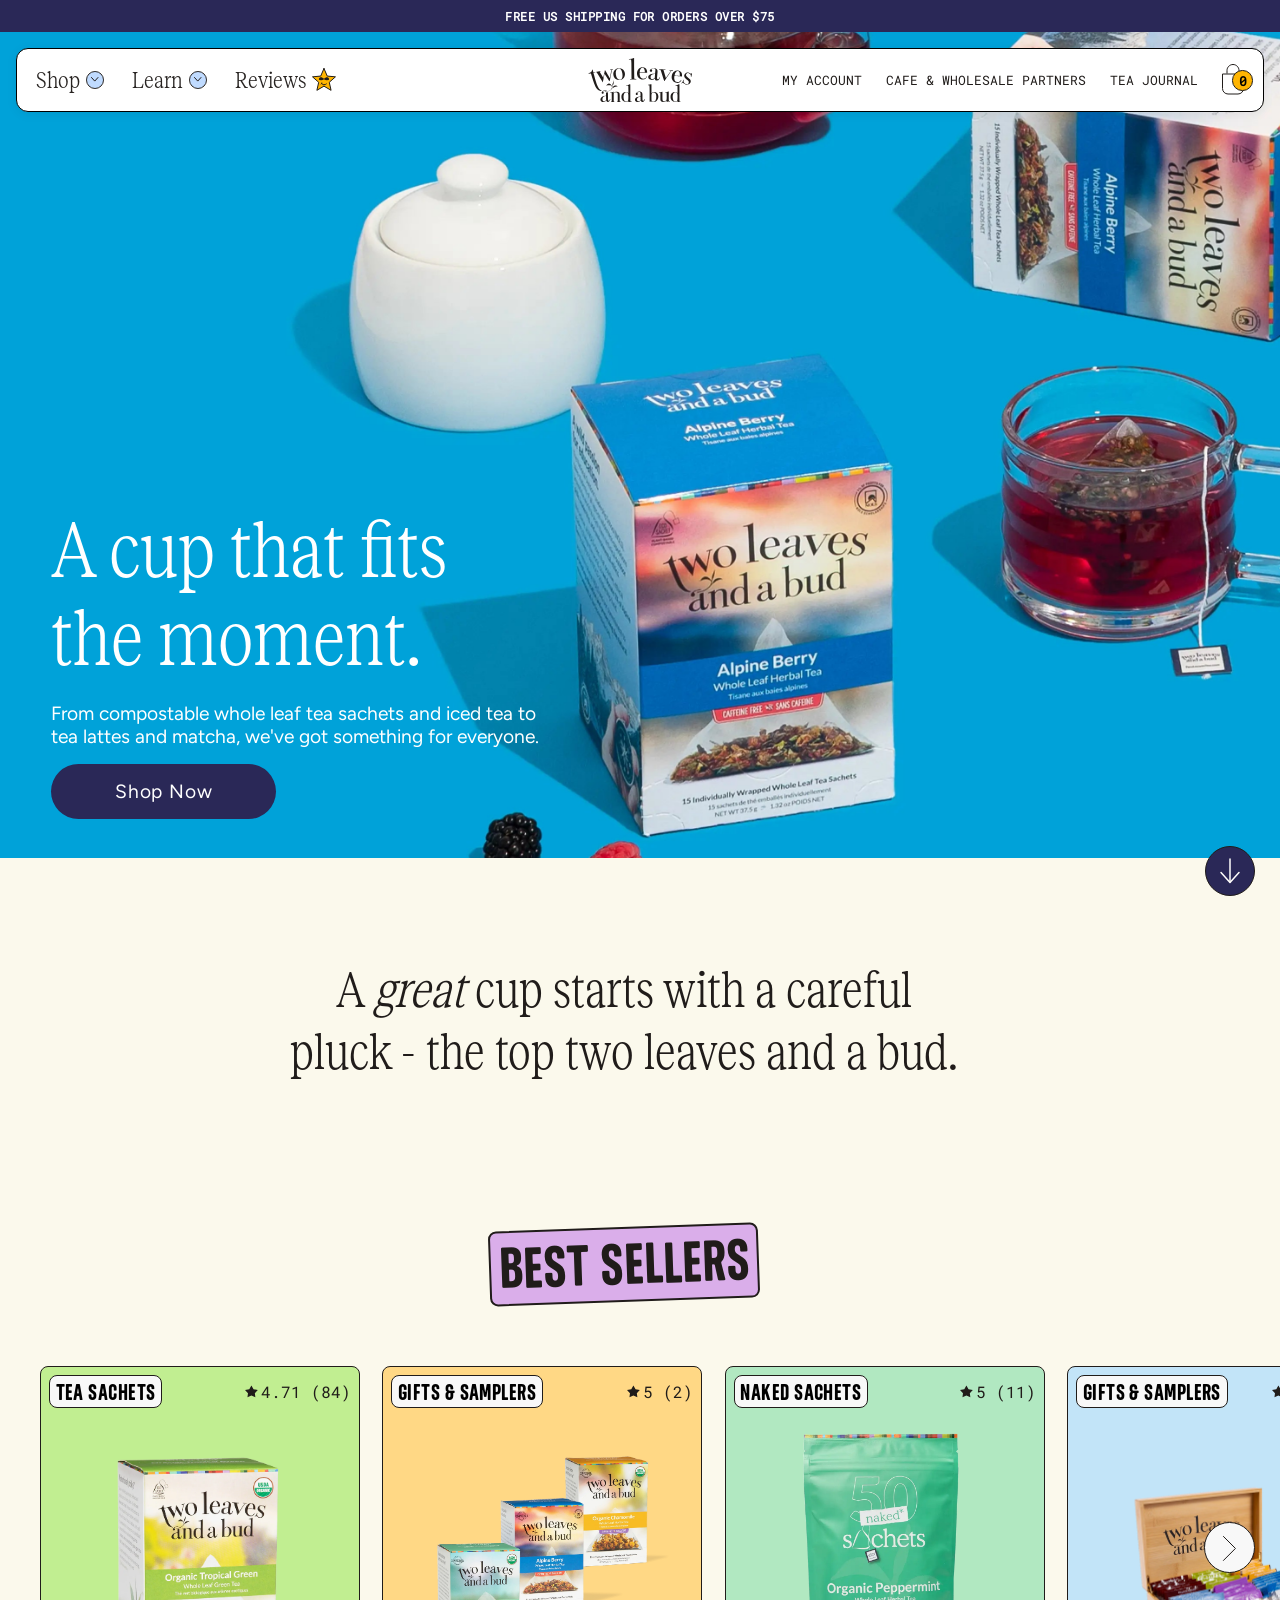
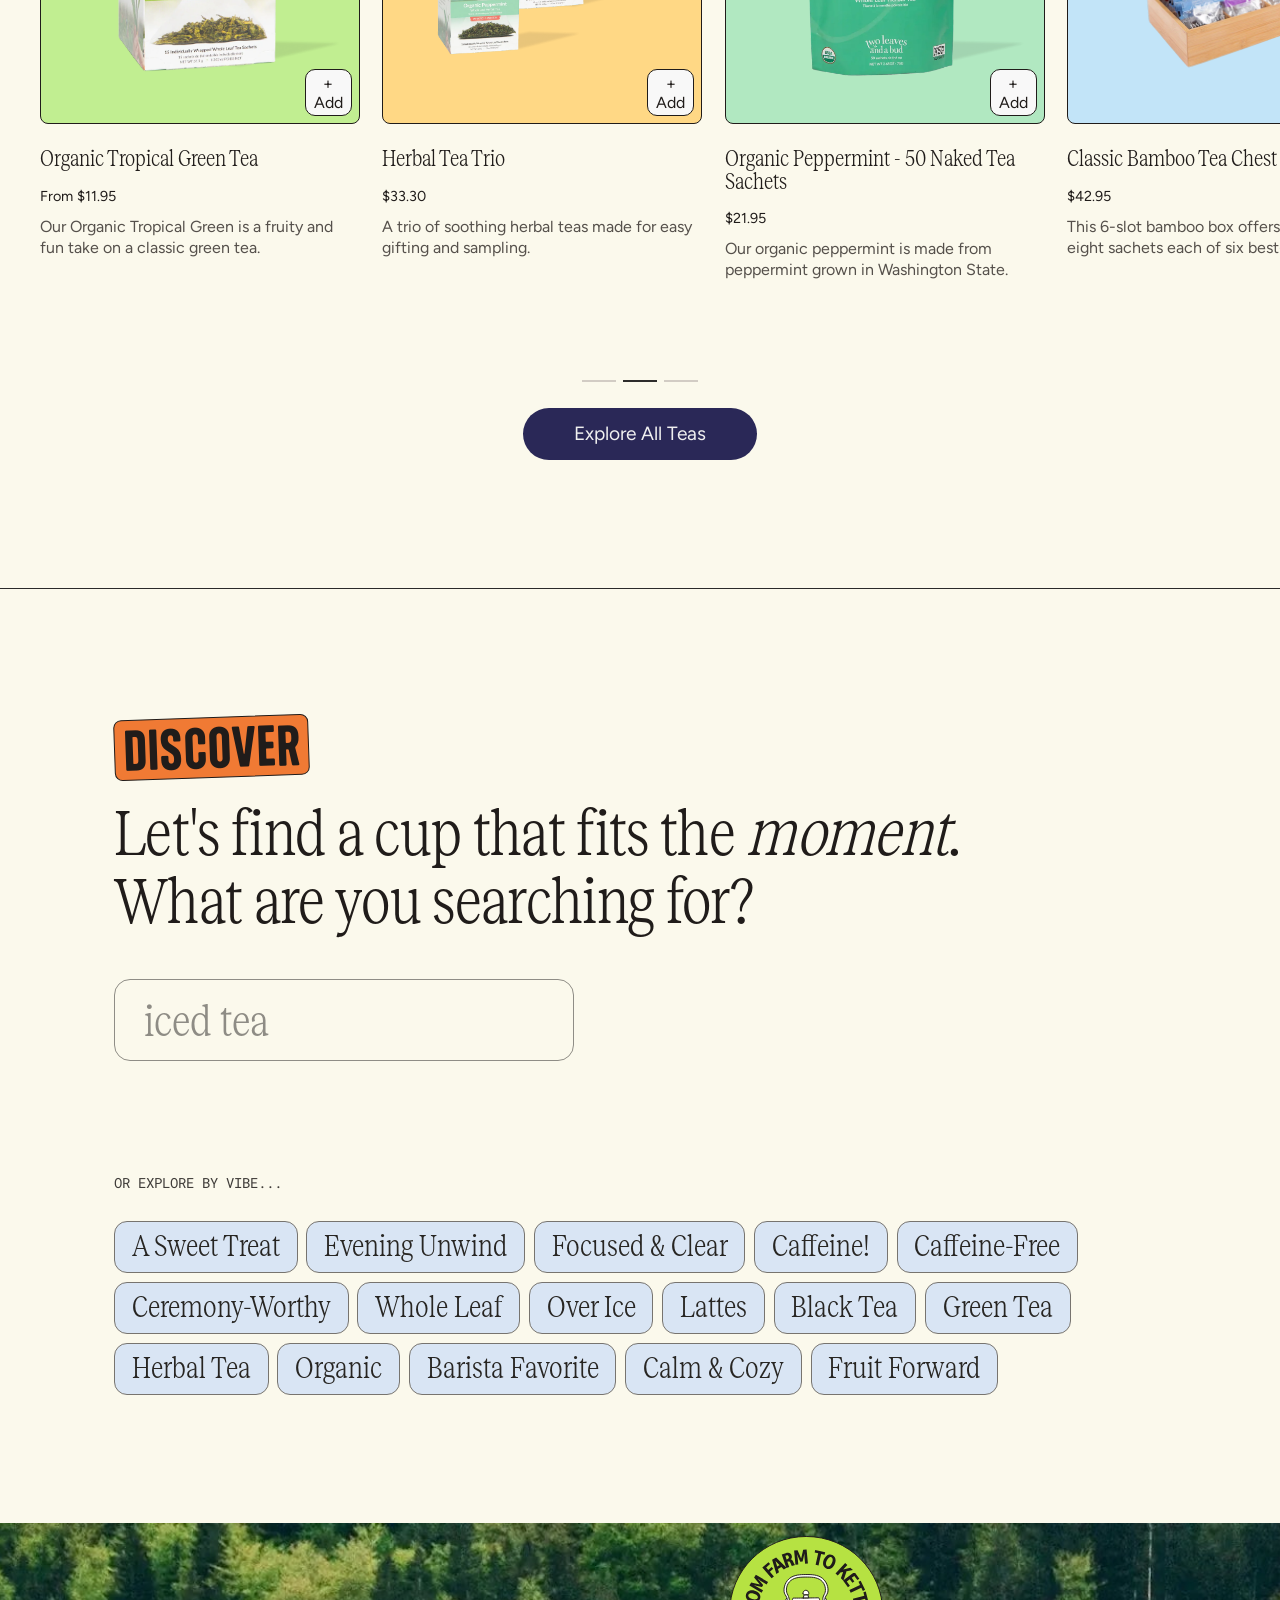
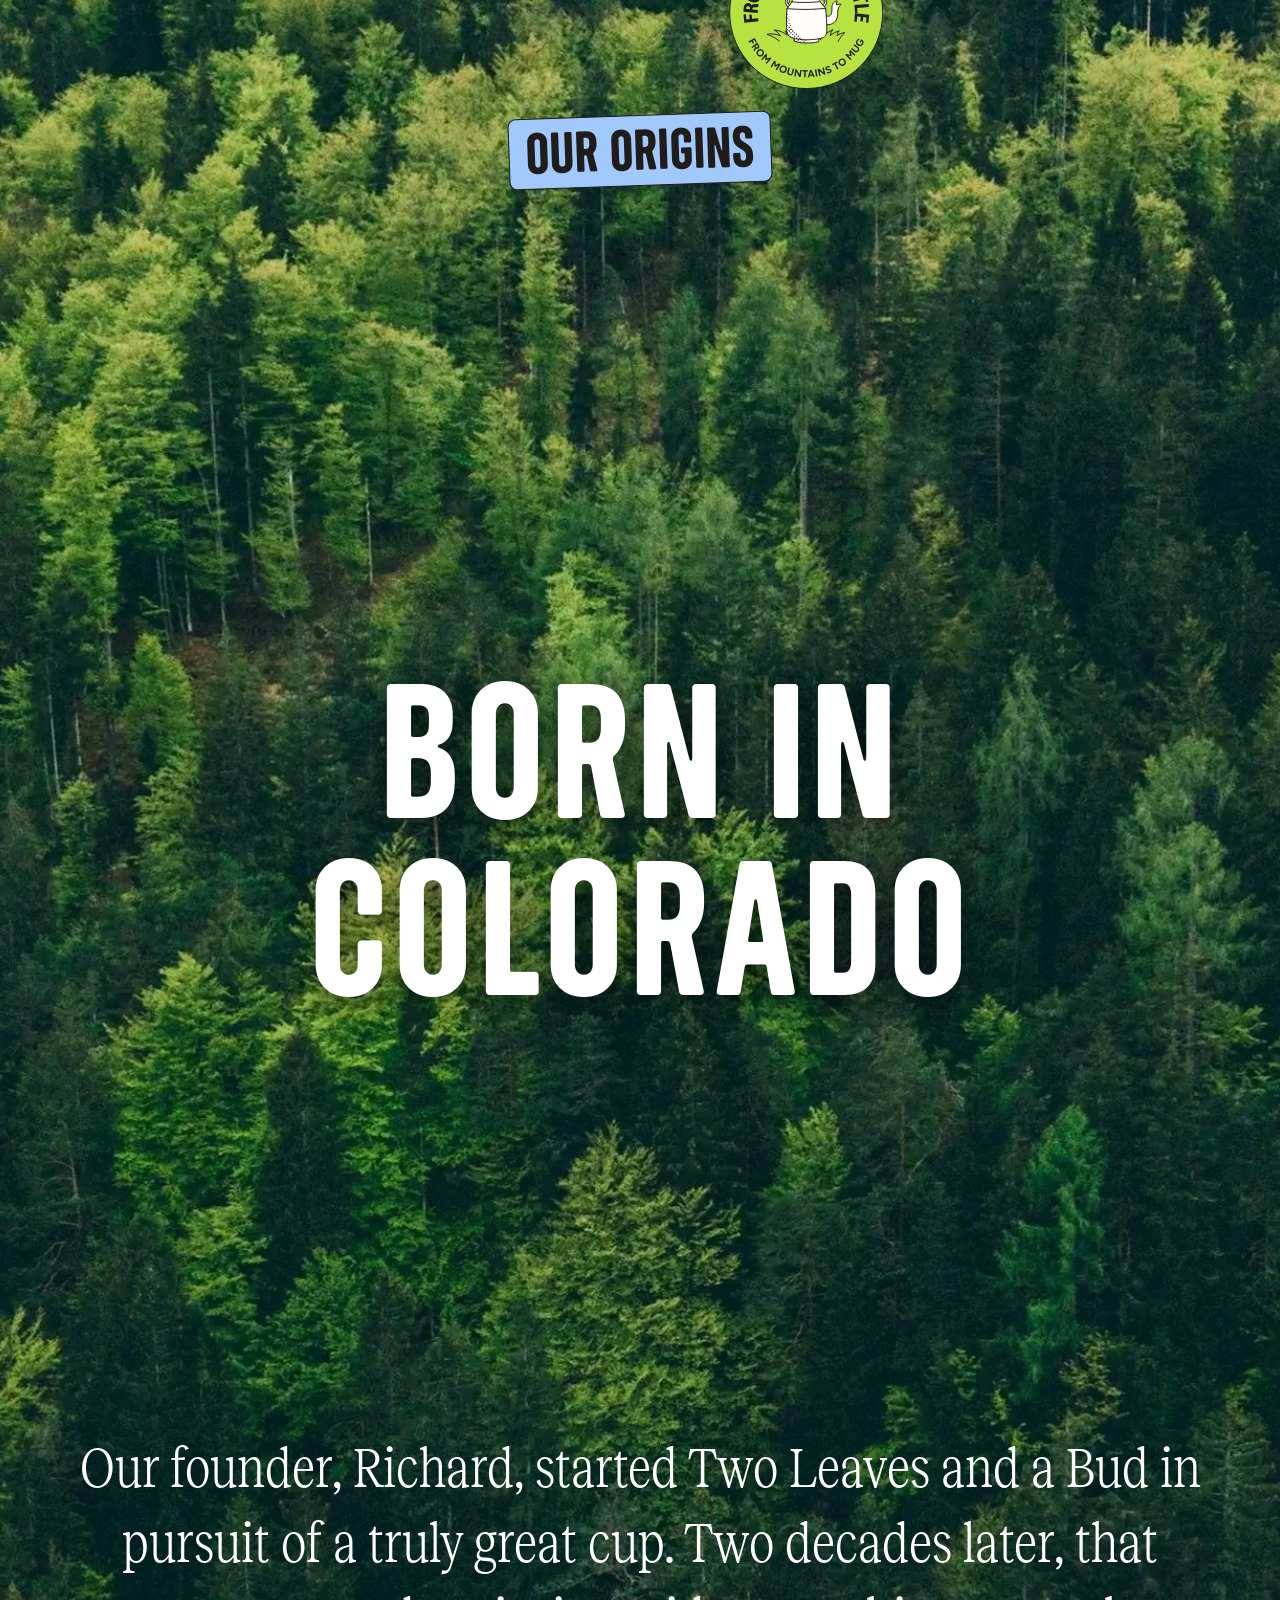
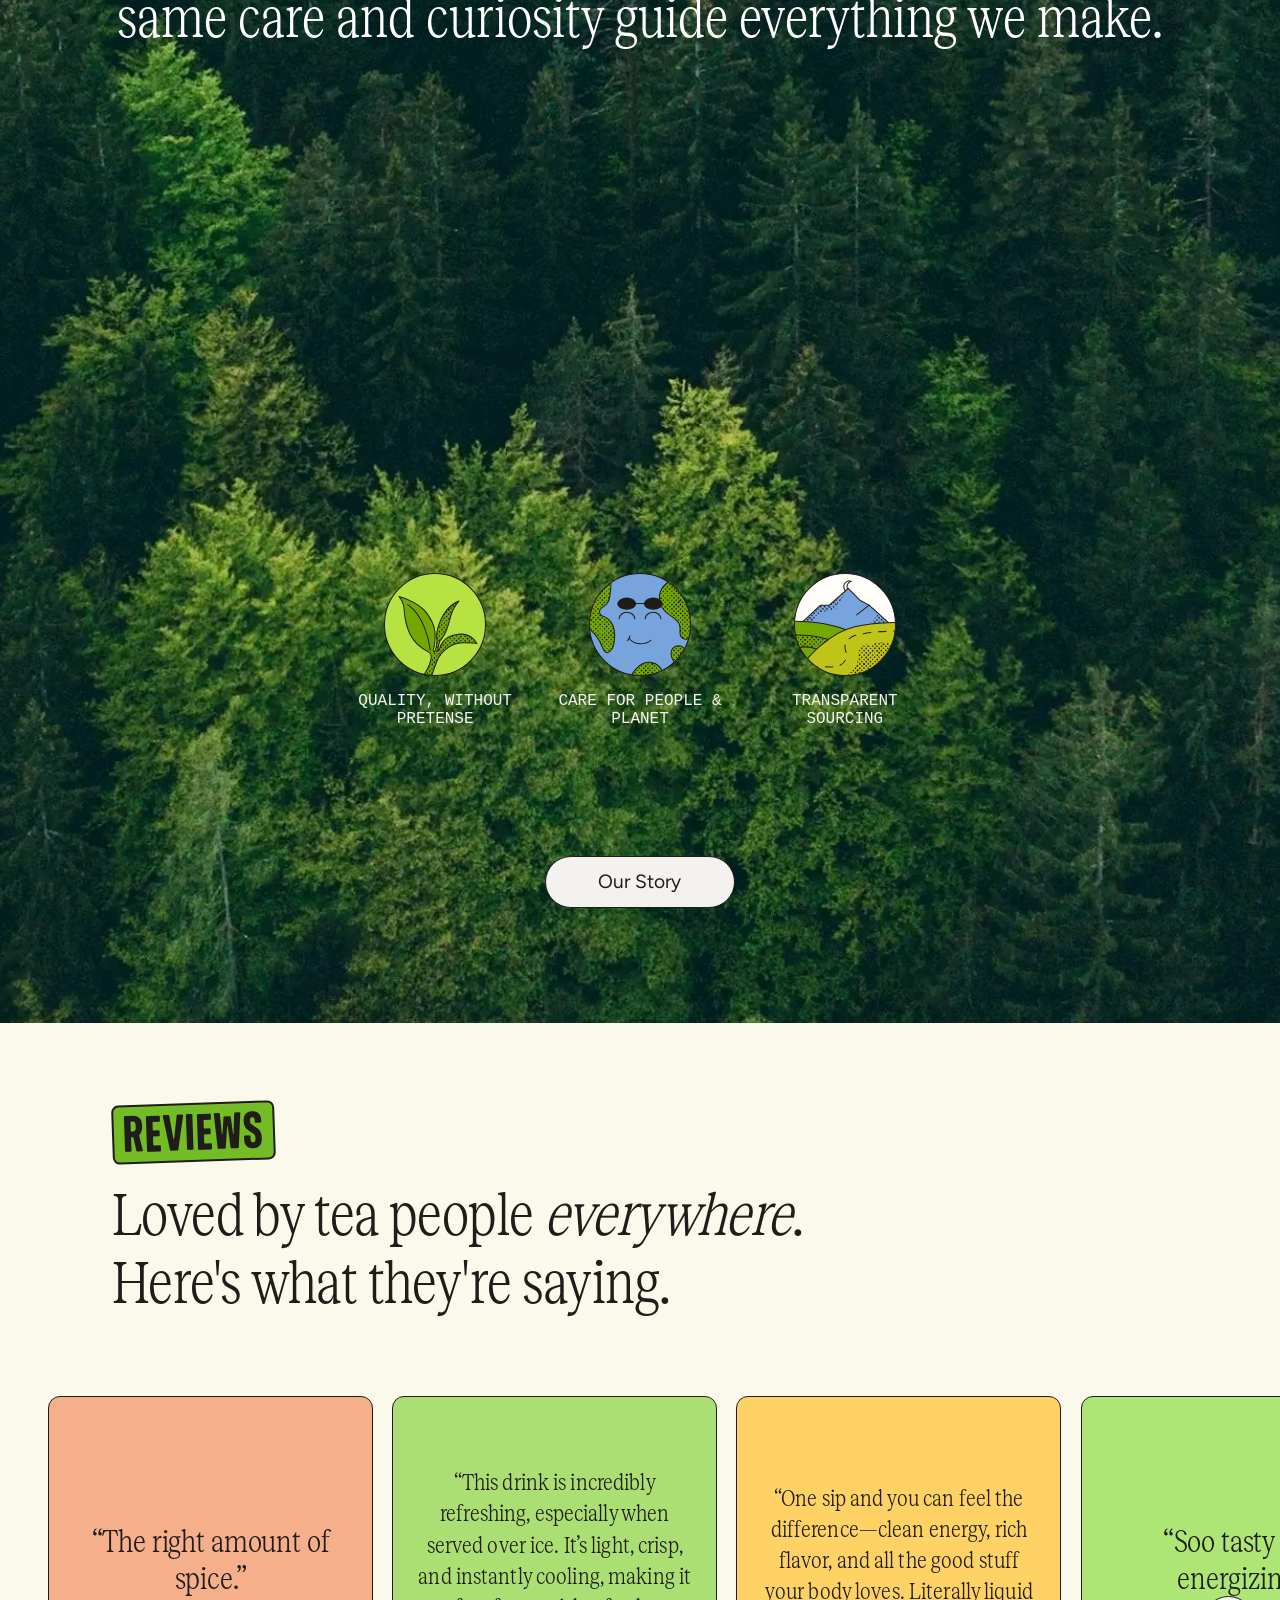
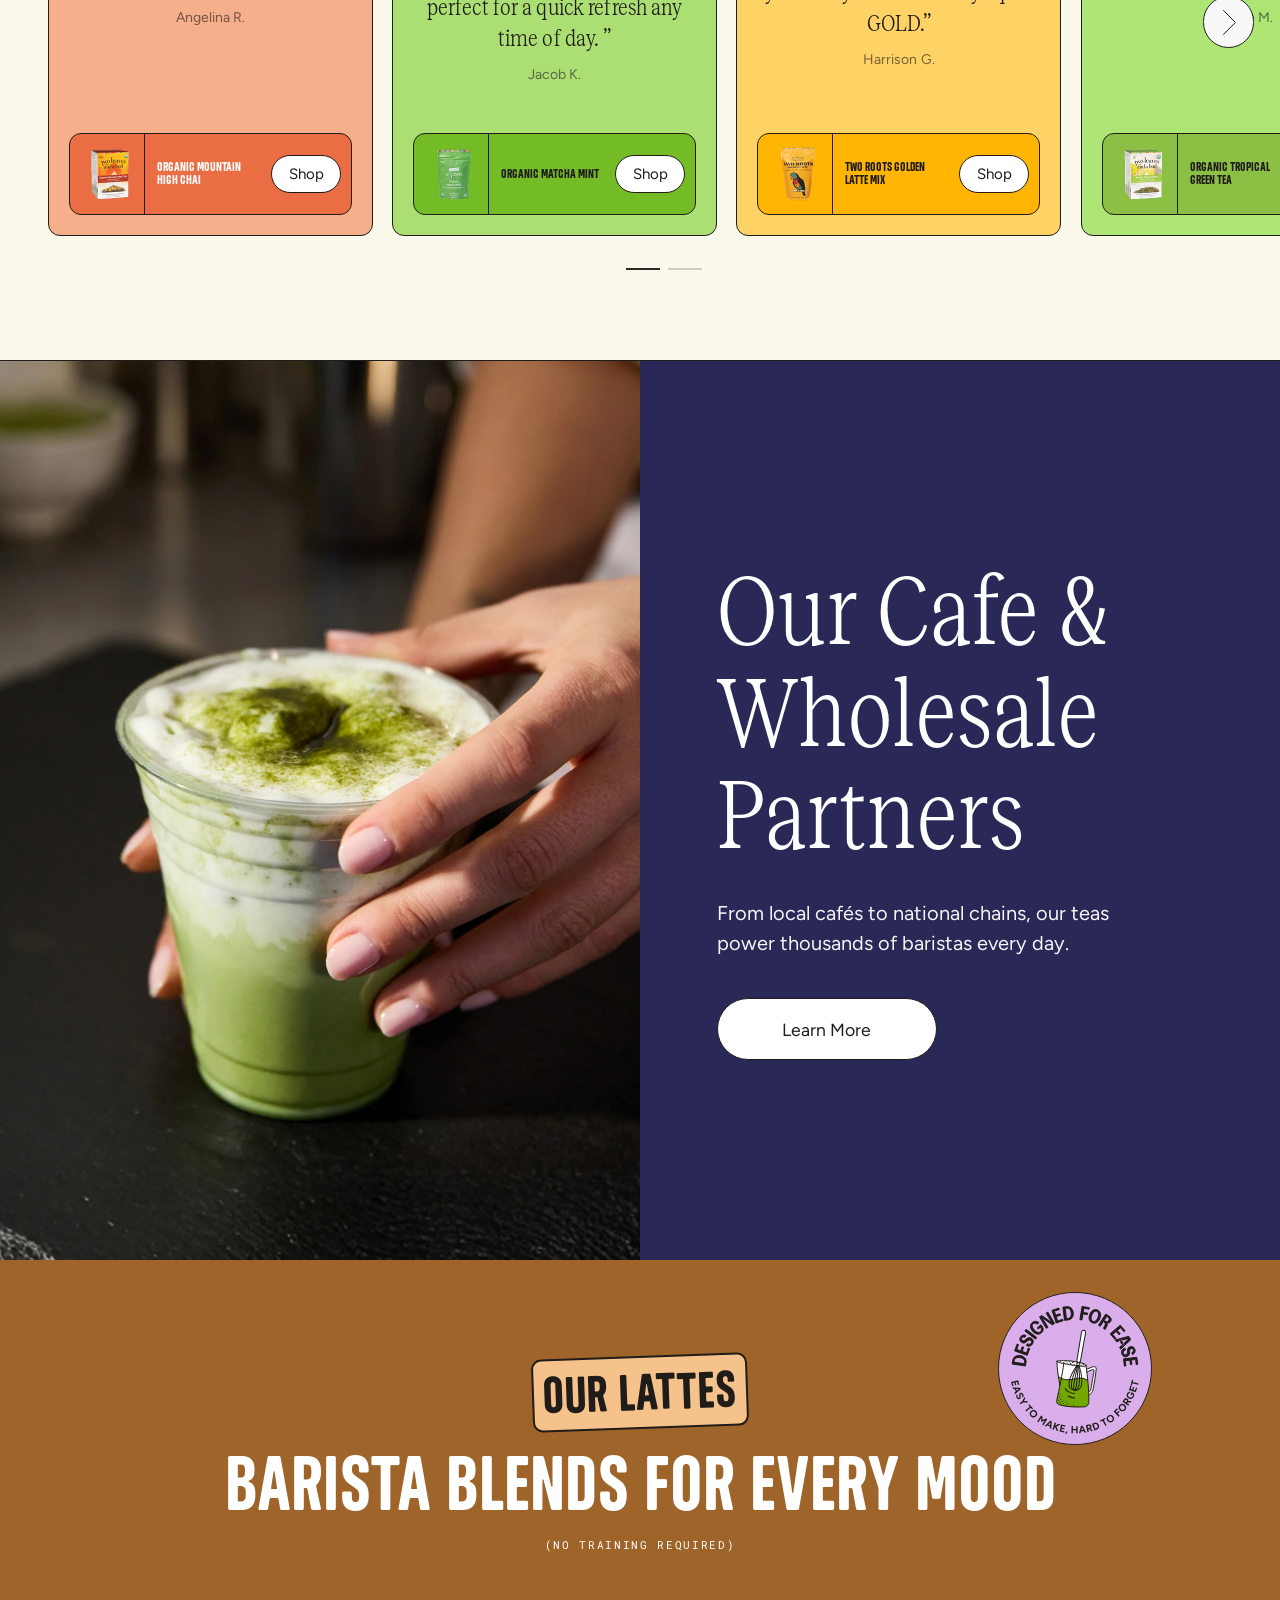
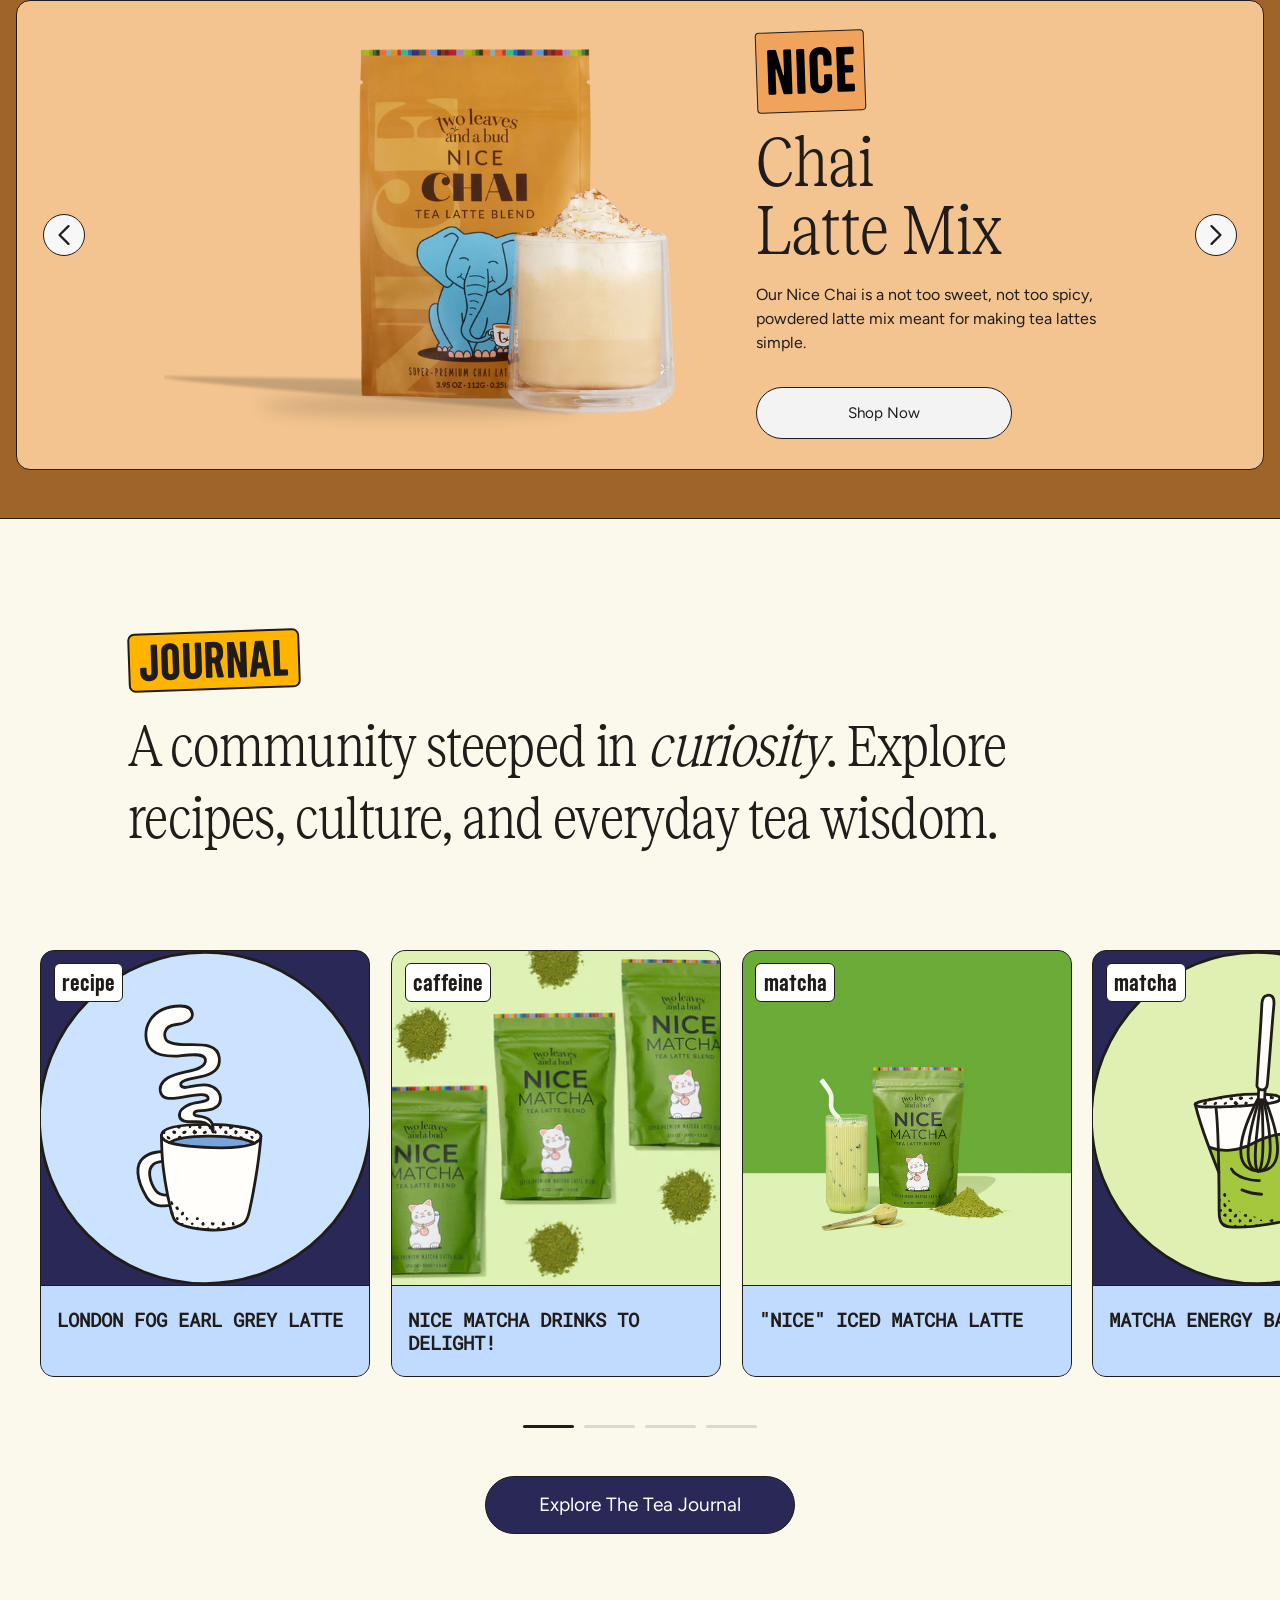
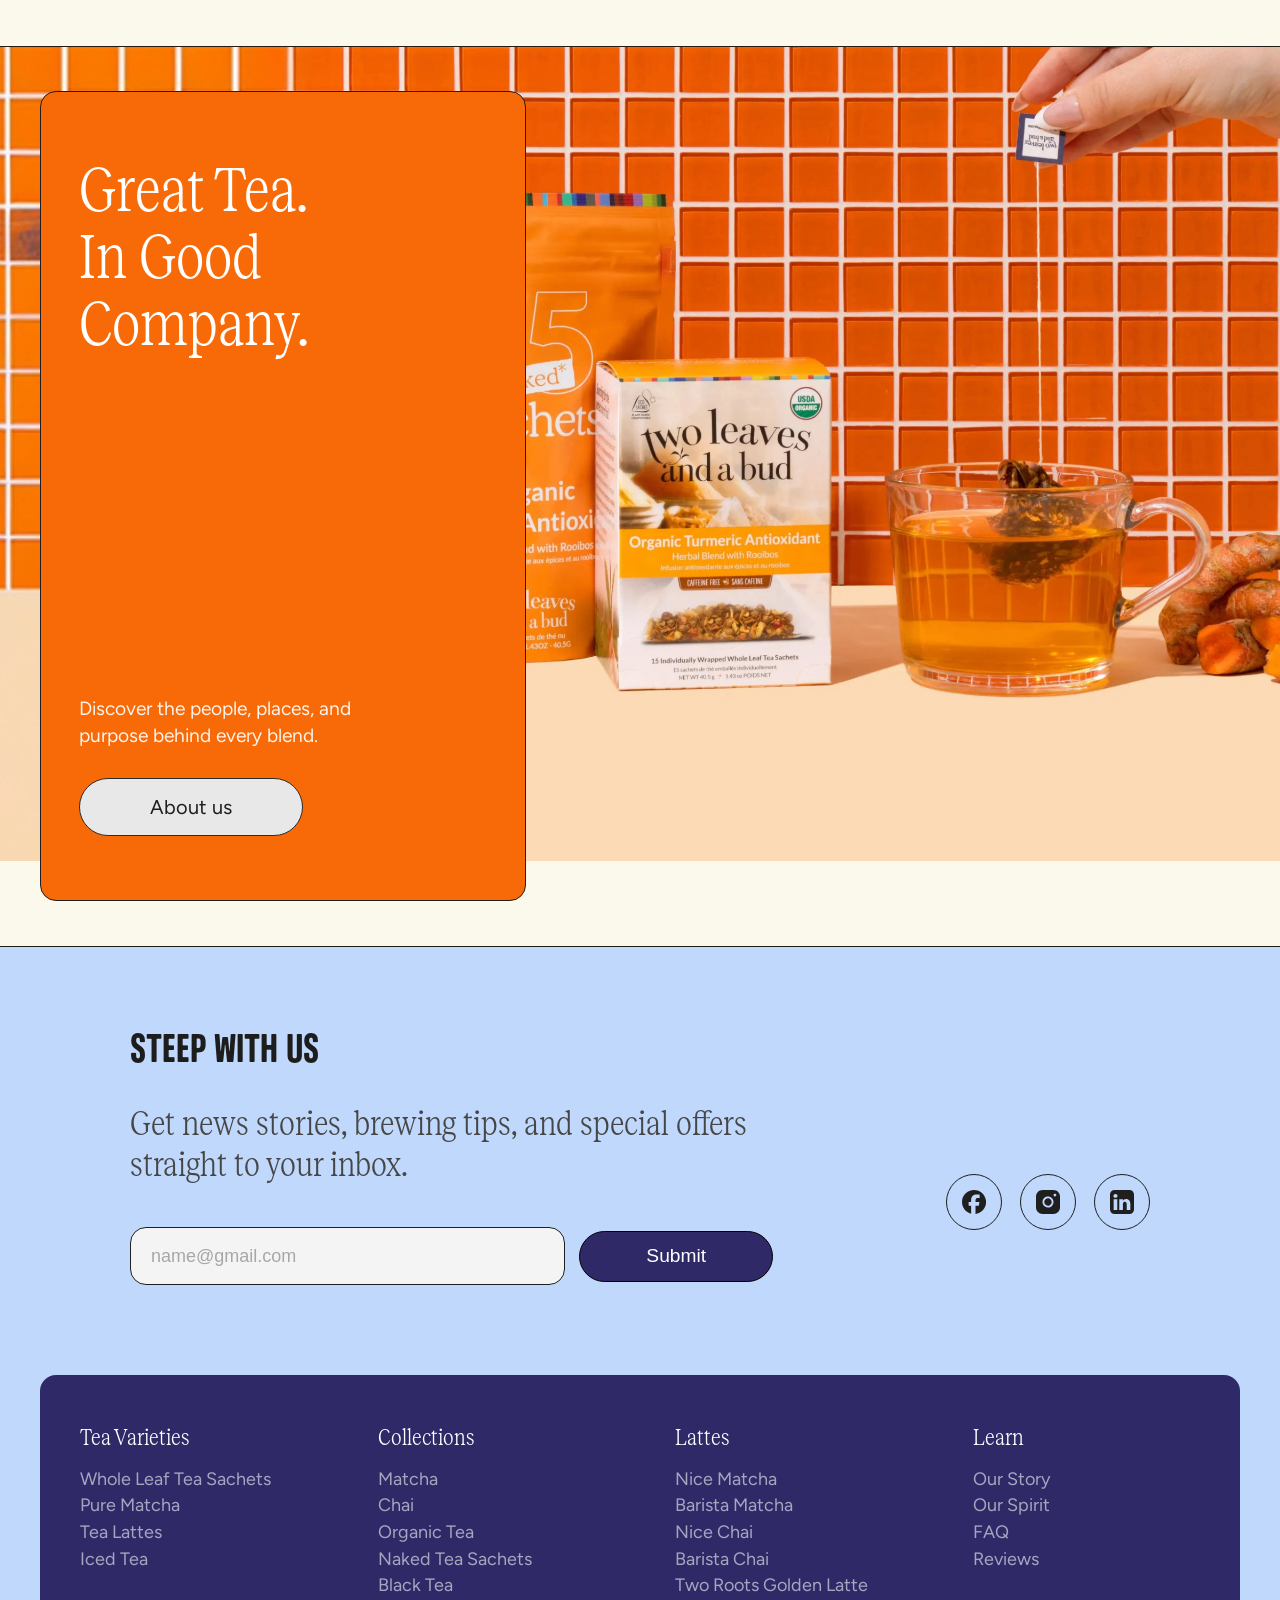
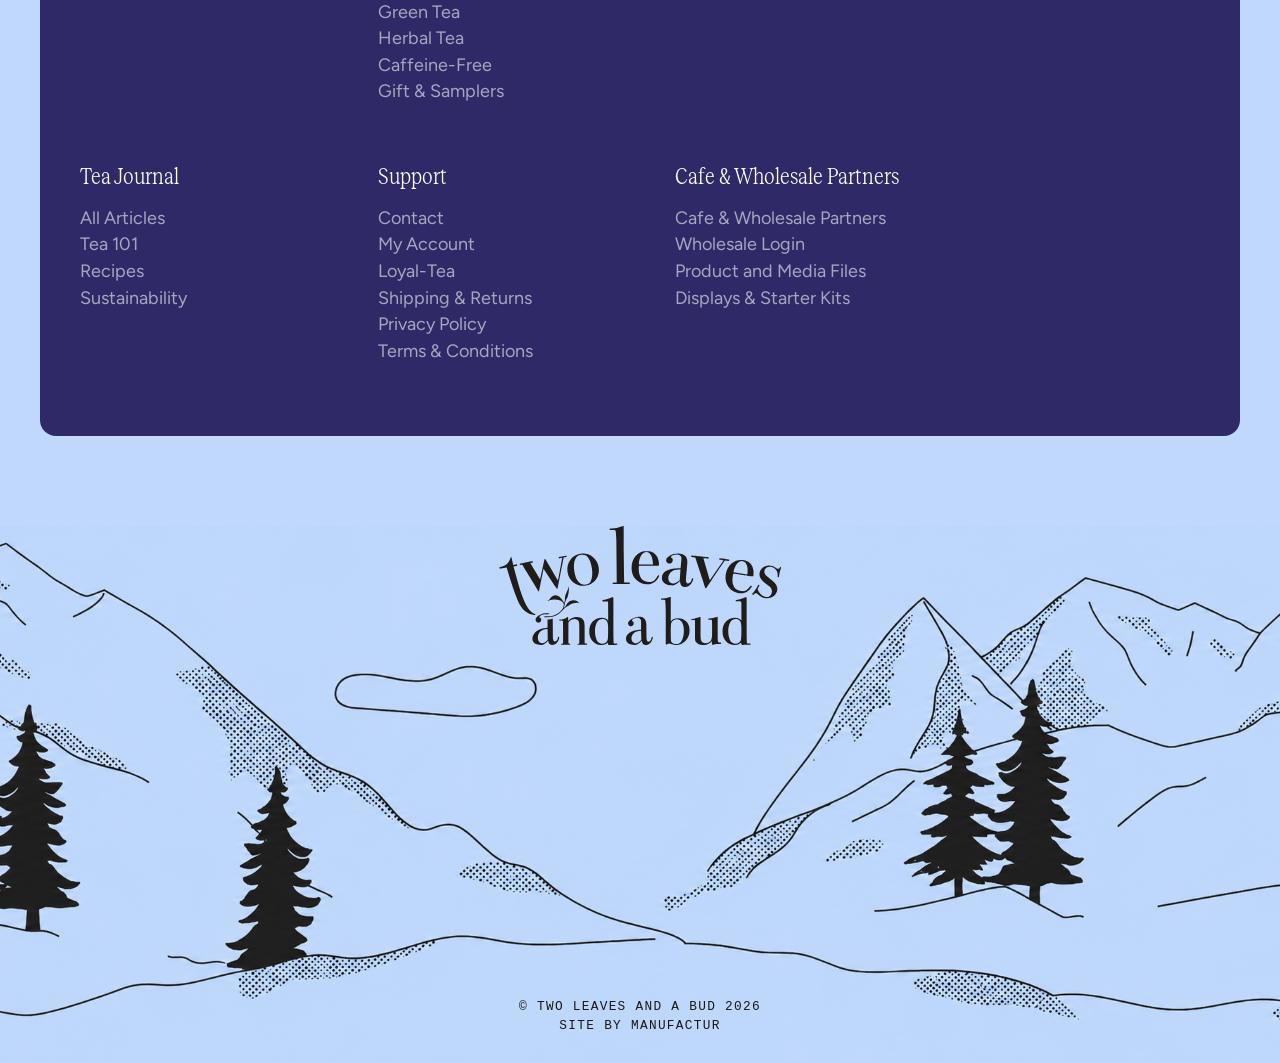
==== commit c694ed98: "fixed the footer" ====
--- a/index.html
+++ b/index.html
@@ -900,17 +900,26 @@
       </div>
     </div>
 
+    
     <div class="footer-socket">
-      <div class="footer-socket-ctr">
-        <a href="#" class="footer-socket-logo" aria-label="Two Leaves and a Bud">
-          <img src="./assets/logo.svg" alt="Two Leaves and a Bud">
-        </a>
-        <p class="footer-copyright">
-          © Two leaves and a Bud 2026<br>
-          Site by <a href="https://manufactur.co" target="_blank">Manufactur</a>
-        </p>
-      </div>
-    </div>
+  <div class="footer-socket-ctr">
+
+    <div class="footer-socket-mountains">
+      <img src="./assets/footer_bg.png" alt="Mountain Background">
+    </div>
+
+    <a href="#" class="footer-socket-logo" aria-label="Two Leaves and a Bud">
+      <img src="./assets/logo.svg" alt="Two Leaves and a Bud">
+    </a>
+
+    <p class="footer-copyright">
+      © TWO LEAVES AND A BUD 2026 <br>
+      SITE BY <a href="https://manufactur.co" target="_blank">MANUFACTUR</a>
+    </p>
+
+  </div>
+</div>
+
   </footer>
 
 </body>
--- a/style.css
+++ b/style.css
@@ -1862,7 +1862,7 @@
 
 .footer {
   width: 100%;
-  background: #c6d8f2;
+  background-color: #C0D8FC;
   border-top: 1px solid #201c1a;
   padding: 32px 0 0 0;
 }
@@ -1913,7 +1913,7 @@
   font-size: 2.8vw;
   line-height: 1.15;
 
-  color: #343434;
+  color: #464646;
 
   font-family: 'Reckless';
 
@@ -1931,8 +1931,8 @@
 }
 
 .footer-form input {
-  width: 400px;
-  height: 58px;
+  width: 34vw;
+  height: 4.5vw;
 
   border-radius: 16px;
   border: 1.5px solid #1f1f1f;
@@ -1952,10 +1952,11 @@
 }
 
 .footer-form-submit {
-  width: 170px;
-  height: 58px;
-
-  border: none;
+  width: 10vw;
+  height: 4vw;
+
+
+  border: 1px solid #000000;
   border-radius: 999px;
 
   background: #2f2a67;
@@ -1968,15 +1969,16 @@
   cursor: pointer;
 
   transition: 0.3s ease;
-}
-
-.footer-form-submit svg {
-  width: 18px;
-  height: 18px;
-}
+  font-size: 1.2rem;
+  padding: 1.5rem 6rem;
+}
+
 
 .footer-form-submit:hover {
   transform: translateY(-2px);
+  background-color: #FFB500;
+  color: #000000;
+  border: 1px solid #000000;
 }
 
 /* =========================
@@ -2013,7 +2015,8 @@
 }
 
 .footer-social-links a:hover {
-  transform: translateY(-3px);
+  transform: scale(0.95);
+  background-color: #ffffff;
 }
 
 .footer-social-links svg {
@@ -2028,7 +2031,7 @@
 .footer-menus {
   background: #2f2a67;
 
-  border-radius: 16px 16px 0 0;
+  border-radius: 16px;
 
   padding: 48px 40px 70px;
 
@@ -2044,12 +2047,12 @@
 .footer-menu-label {
   color: white;
 
-  font-size: 24px;
+  font-size: 1.5rem;
   line-height: 1.2;
 
-  margin-bottom: 22px;
-
-  font-family: Georgia, "Times New Roman", serif;
+  margin-bottom: 1rem;
+
+  font-family: 'Reckless';
 }
 
 .footer-menu-list {
@@ -2057,7 +2060,7 @@
 }
 
 .footer-menu-list li {
-  margin-bottom: 10px;
+  margin-bottom: 0.2rem;
 }
 
 .footer-menu-list a {
@@ -2078,103 +2081,89 @@
 /* =========================
    SOCKET
 ========================= */
-
 .footer-socket {
-  border-top: 1px solid rgba(255,255,255,0.15);
-
-  padding: 26px 40px;
-  background: #2f2a67;
+  width: 100%;
+  background-color: #C0D8FC;
+  overflow: hidden;
+  position: relative;
+  padding-top: 7vw;
 }
 
 .footer-socket-ctr {
+  position: relative;
   width: 100%;
-
-  display: flex;
-  align-items: center;
-  justify-content: space-between;
+  min-height: 42vw;
+  display: flex;
+  align-items: center;
+  justify-content: center;
+  overflow: hidden;
+}
+
+/* BG Mountains */
+.footer-socket-mountains {
+  position: absolute;
+  inset: 0;
+  width: 100%;
+  height: 100%;
+}
+
+.footer-socket-mountains img {
+  width: 100%;
+  height: 100%;
+  object-fit: cover;
+  object-position: center bottom;
+  display: block;
+}
+
+/* Logo */
+.footer-socket-logo {
+  position: absolute;
+  left: 50%;
+  top: 0;
+  z-index: 30;
+  width: 22vw;
+  transition: transform 0.4s ease;
+  transform: translateX(-50%);
+}
+
+.footer-socket-logo:hover {
+  transform: scale(1.03) translateX(-50%);
 }
 
 .footer-socket-logo img {
-  width: 170px;
-}
-
+  width: 100%;
+}
+
+/* Copyright */
 .footer-copyright {
-  color: #b5b2cb;
-
-  font-size: 14px;
+  position: absolute;
+  bottom: 2.2vw;
+  left: 50%;
+  transform: translateX(-50%);
+  z-index: 3;
+
+  text-align: center;
+  font-size: 1vw;
   line-height: 1.5;
+  letter-spacing: 0.1em;
+  text-transform: uppercase;
+  color: #1b1717;
+  font-family: monospace;
 }
 
 .footer-copyright a {
-  color: white;
+  color: inherit;
   text-decoration: none;
 }
 
-/* =========================
-   RESPONSIVE
-========================= */
-
-@media (max-width: 1100px) {
-  .footer-intro {
-    flex-direction: column;
-    align-items: flex-start;
-    gap: 50px;
-  }
-
-  .footer-social-media {
-    margin-top: 0;
-  }
-
-  .footer-menus {
-    grid-template-columns: repeat(2, 1fr);
-  }
-}
-
-@media (max-width: 768px) {
-  .footer-main {
-    width: calc(100% - 30px);
-  }
-
-  .footer-intro {
-    padding: 50px 20px 70px;
-  }
-
-  .footer-embed-heading {
-    font-size: 44px;
-  }
-
-  .footer-embed-caption {
-    font-size: 26px;
-  }
-
-  .footer-form {
-    flex-direction: column;
-    align-items: stretch;
-  }
-
-  .footer-form input,
-  .footer-form-submit {
-    width: 100%;
-  }
-
-  .footer-menus {
-    grid-template-columns: 1fr;
-    padding: 40px 24px 60px;
-  }
-
-  .footer-socket-ctr {
-    flex-direction: column;
-    gap: 20px;
-    align-items: flex-start;
-  }
-}
-
-
-
-
-
-
-
-
-
-
+.footer-copyright a:hover {
+  text-decoration: underline;
+}
+
+
+
+
+
+
+
+
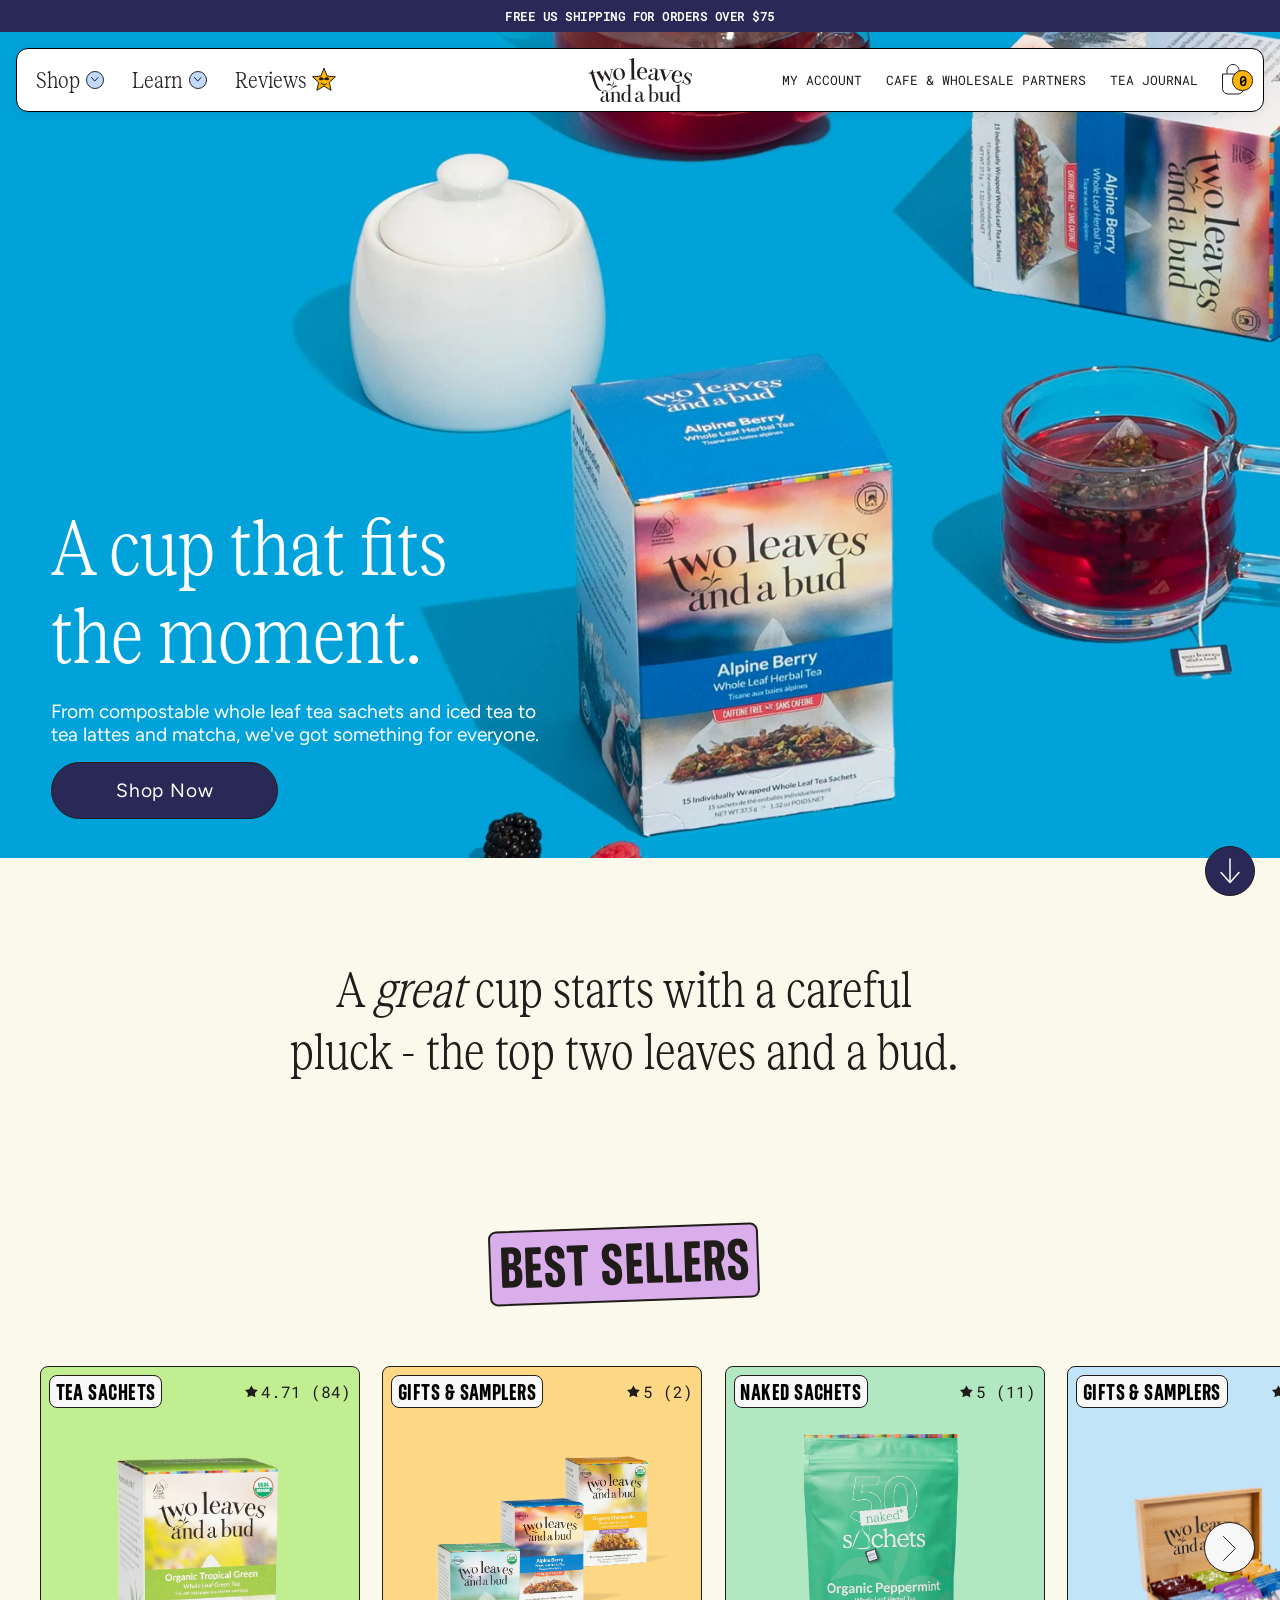
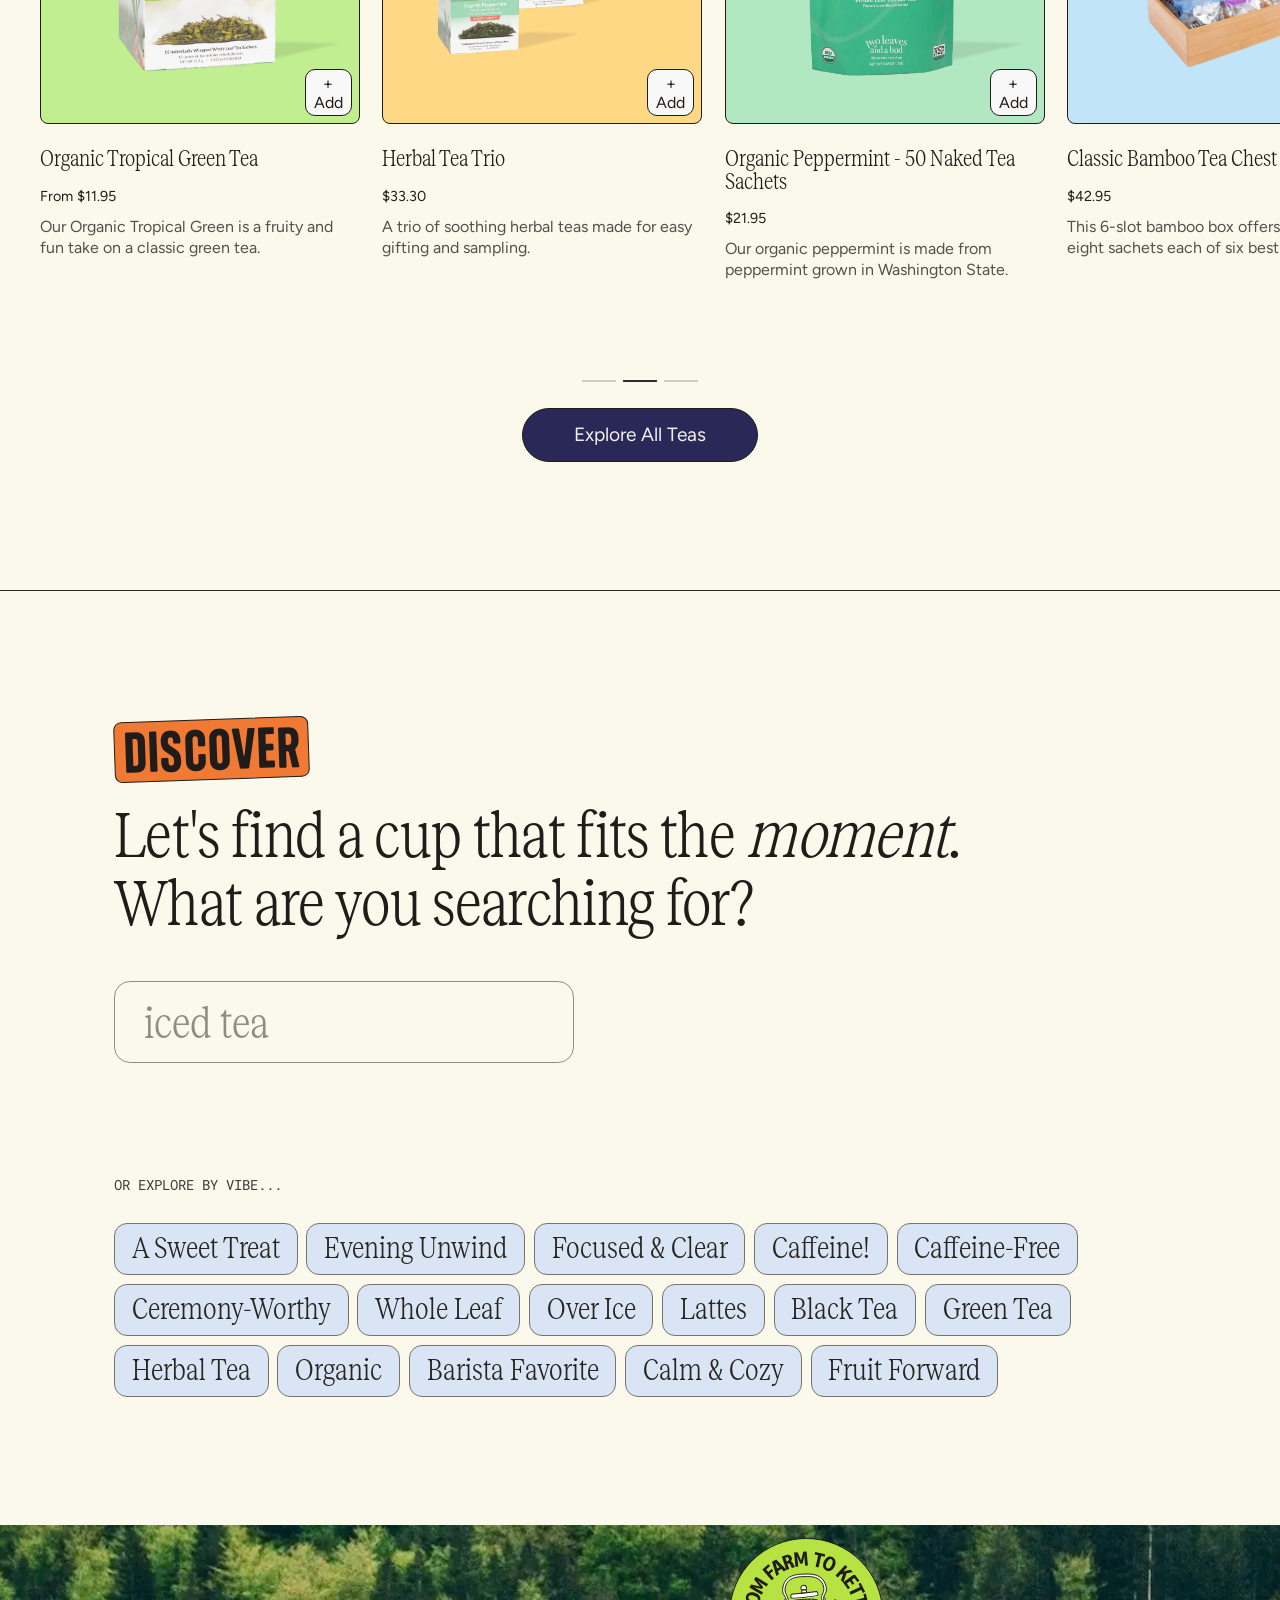
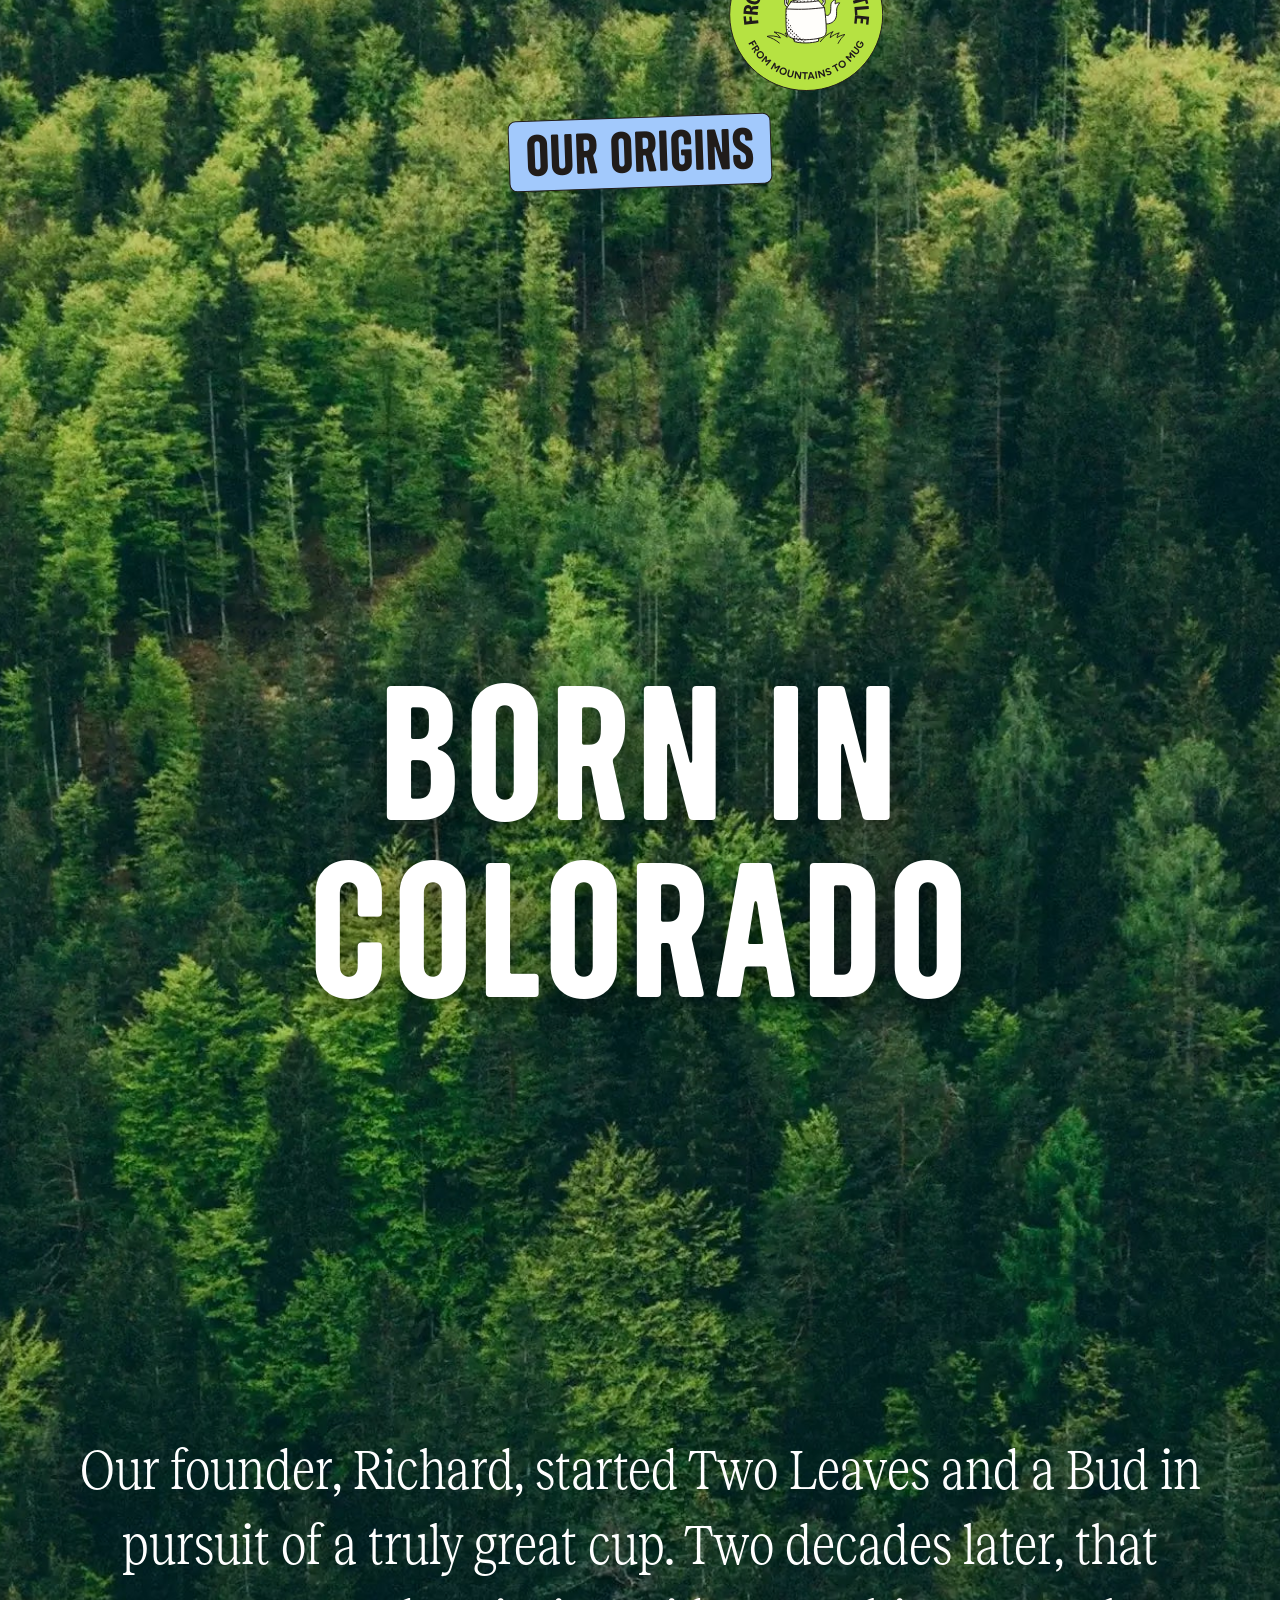
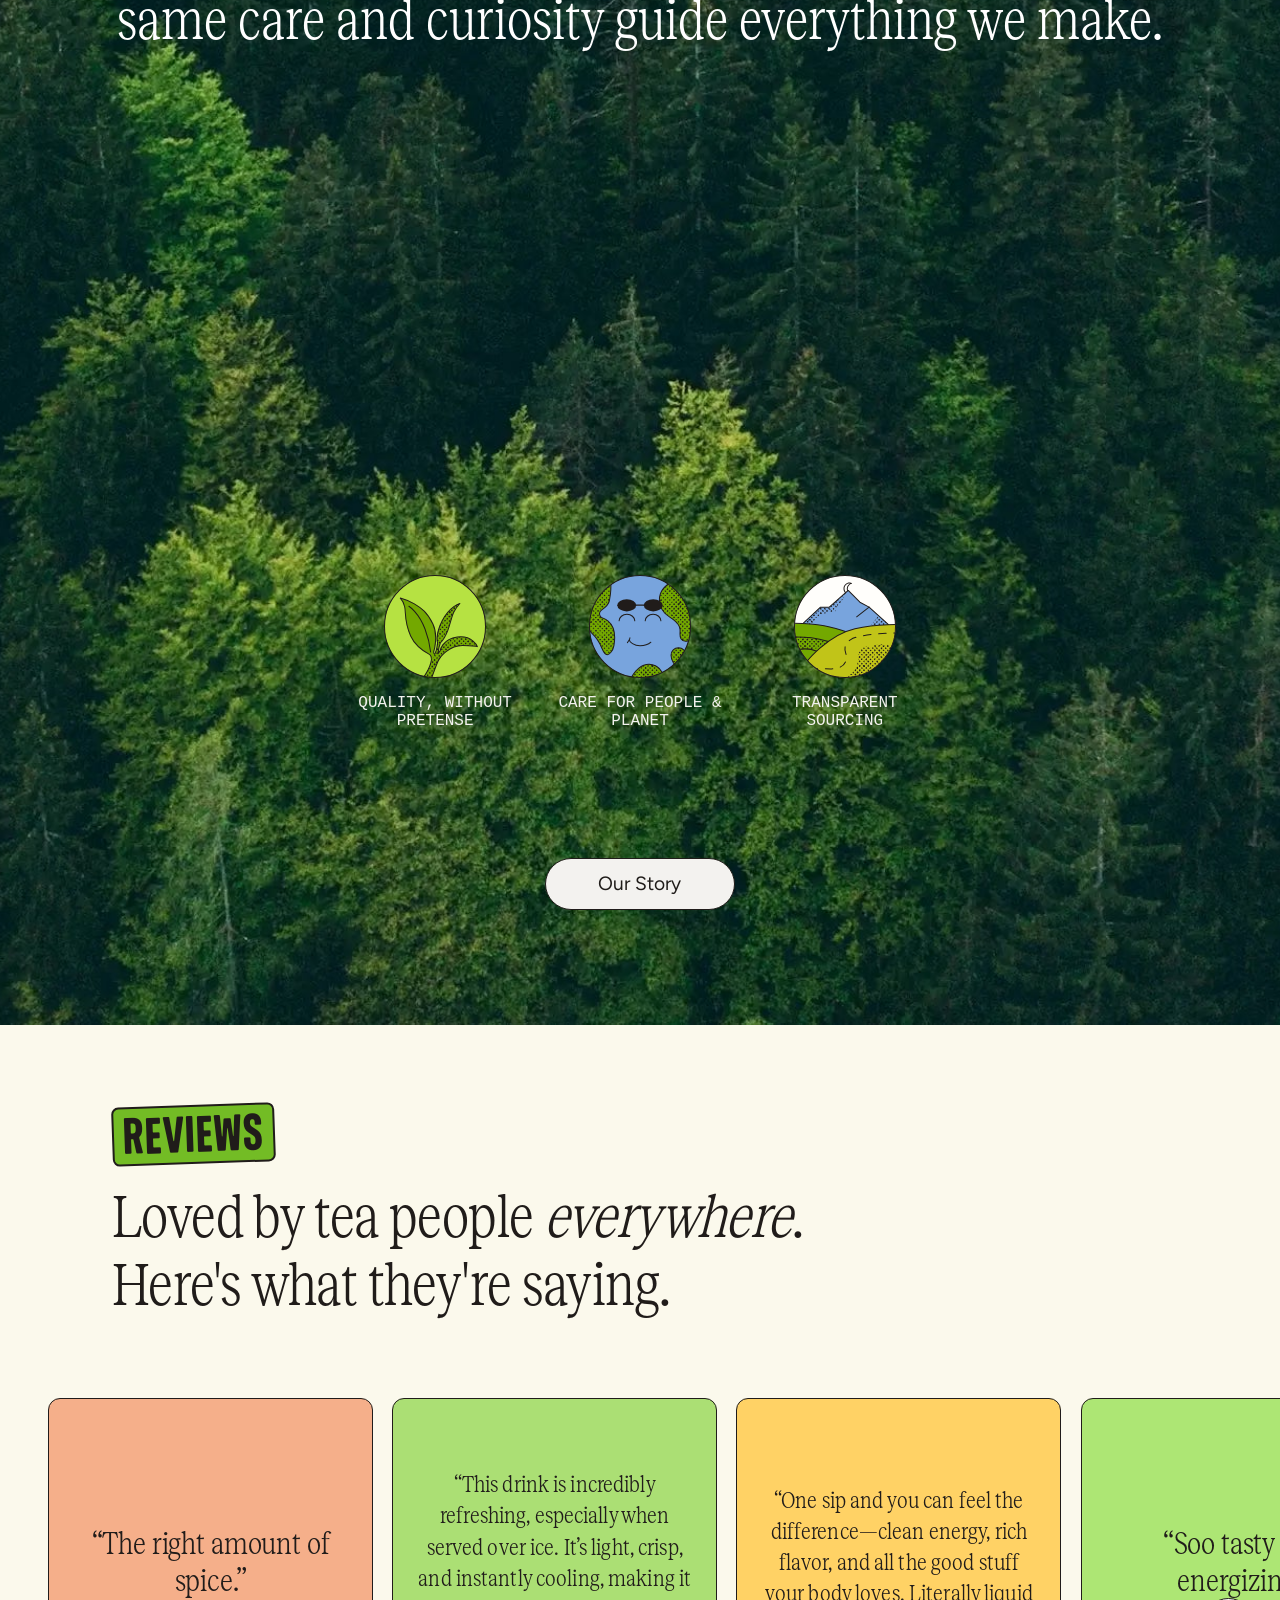
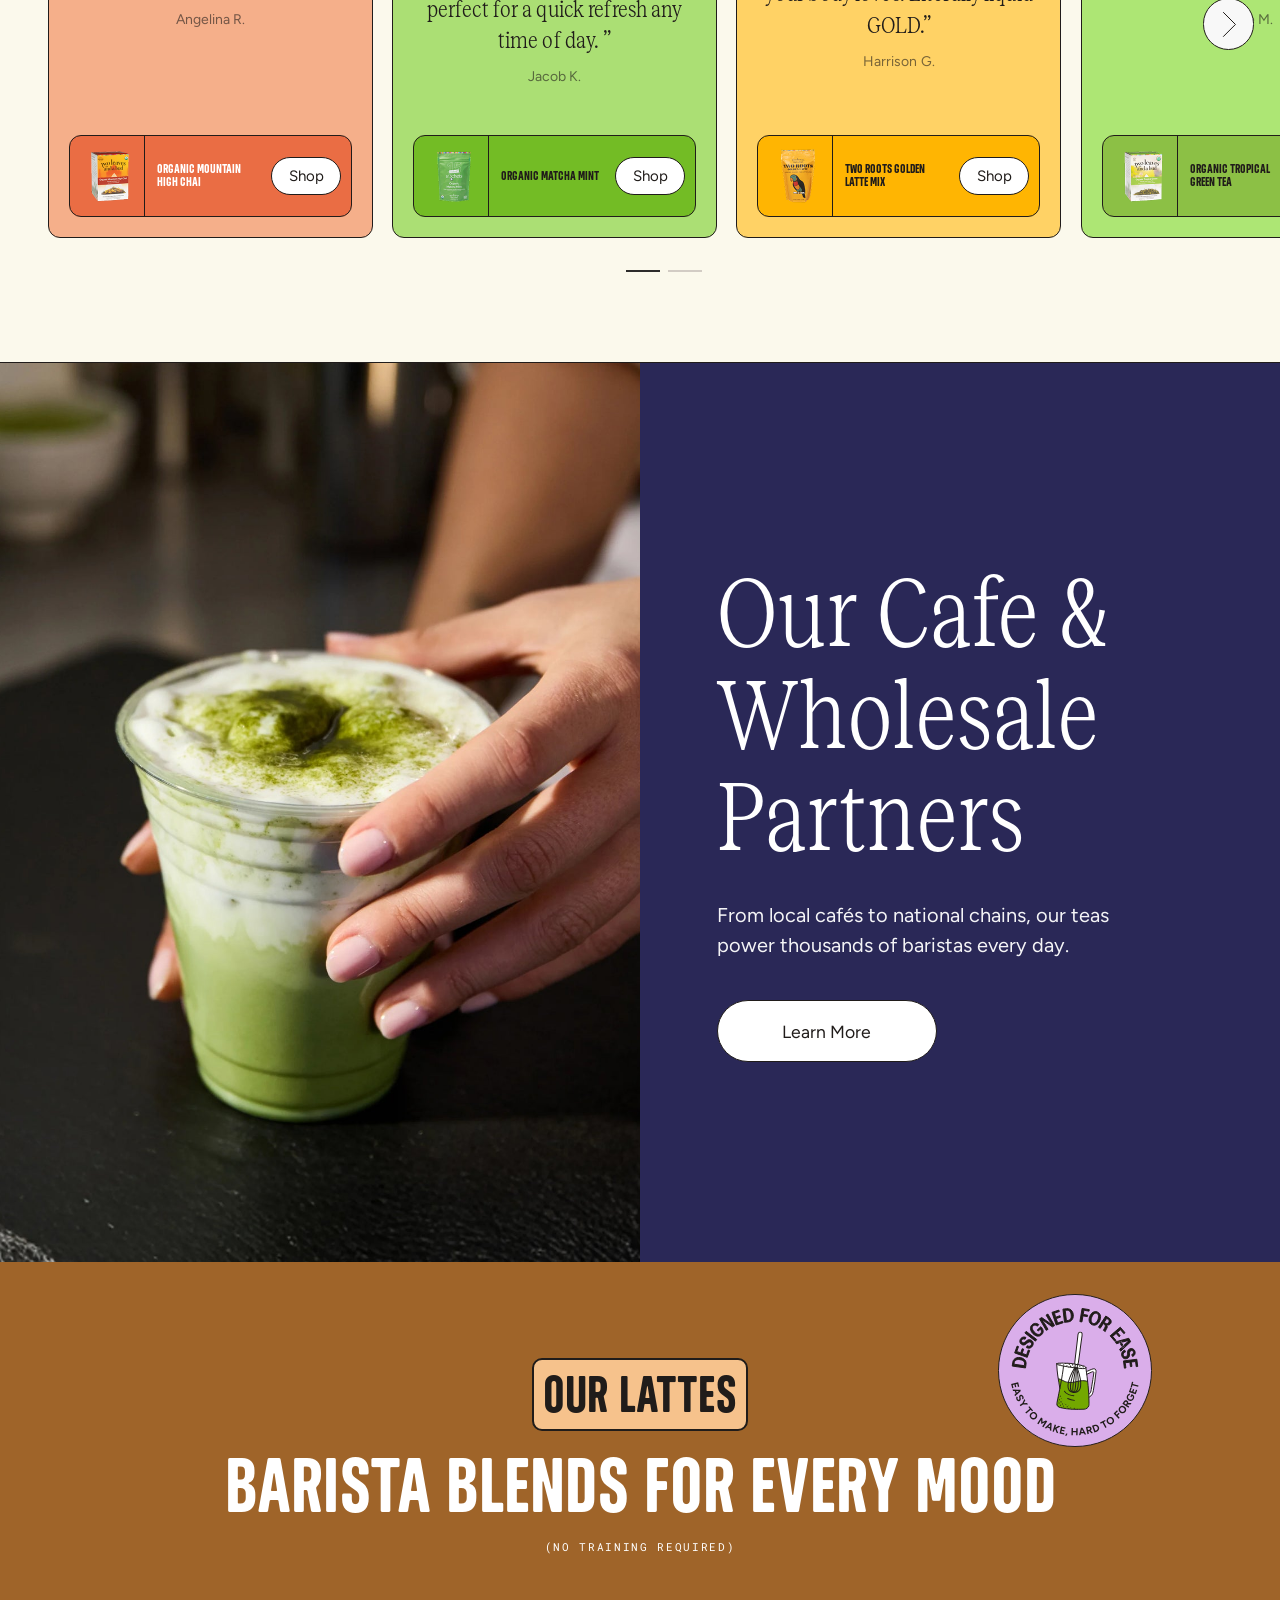
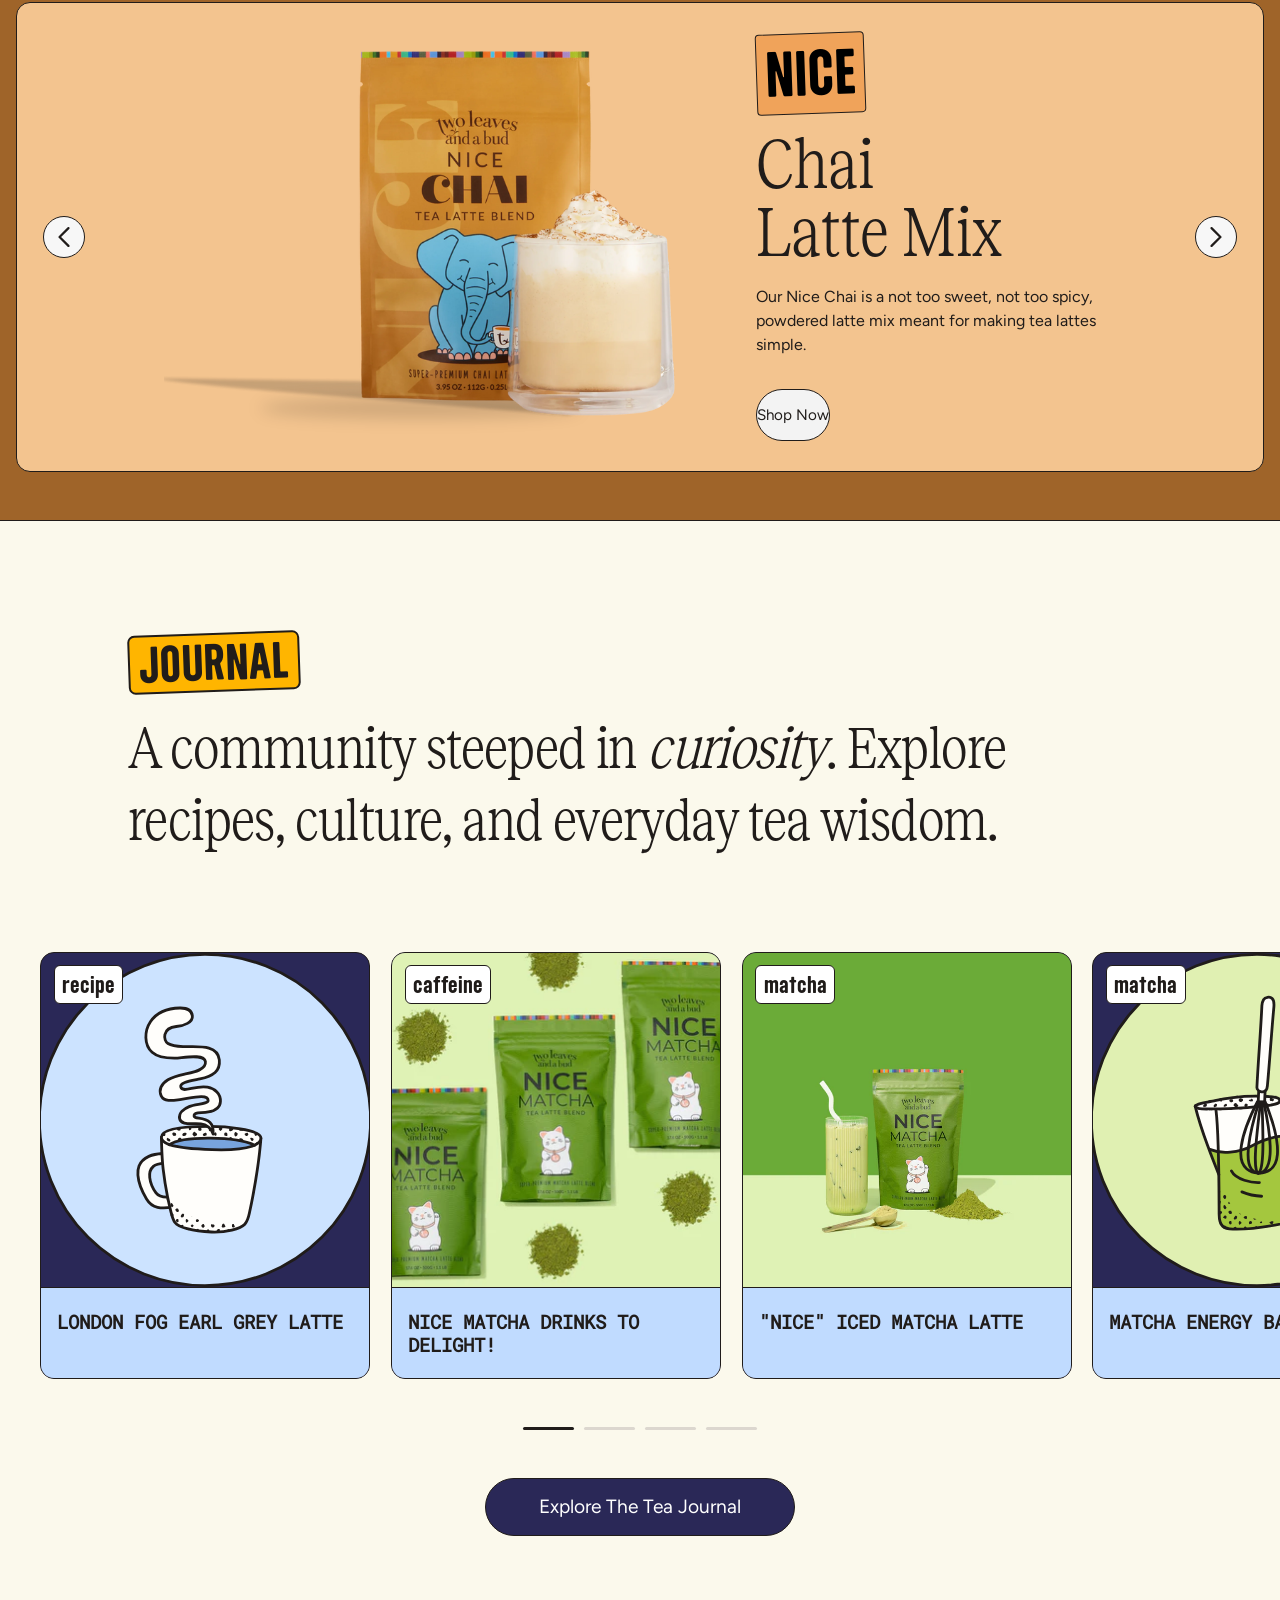
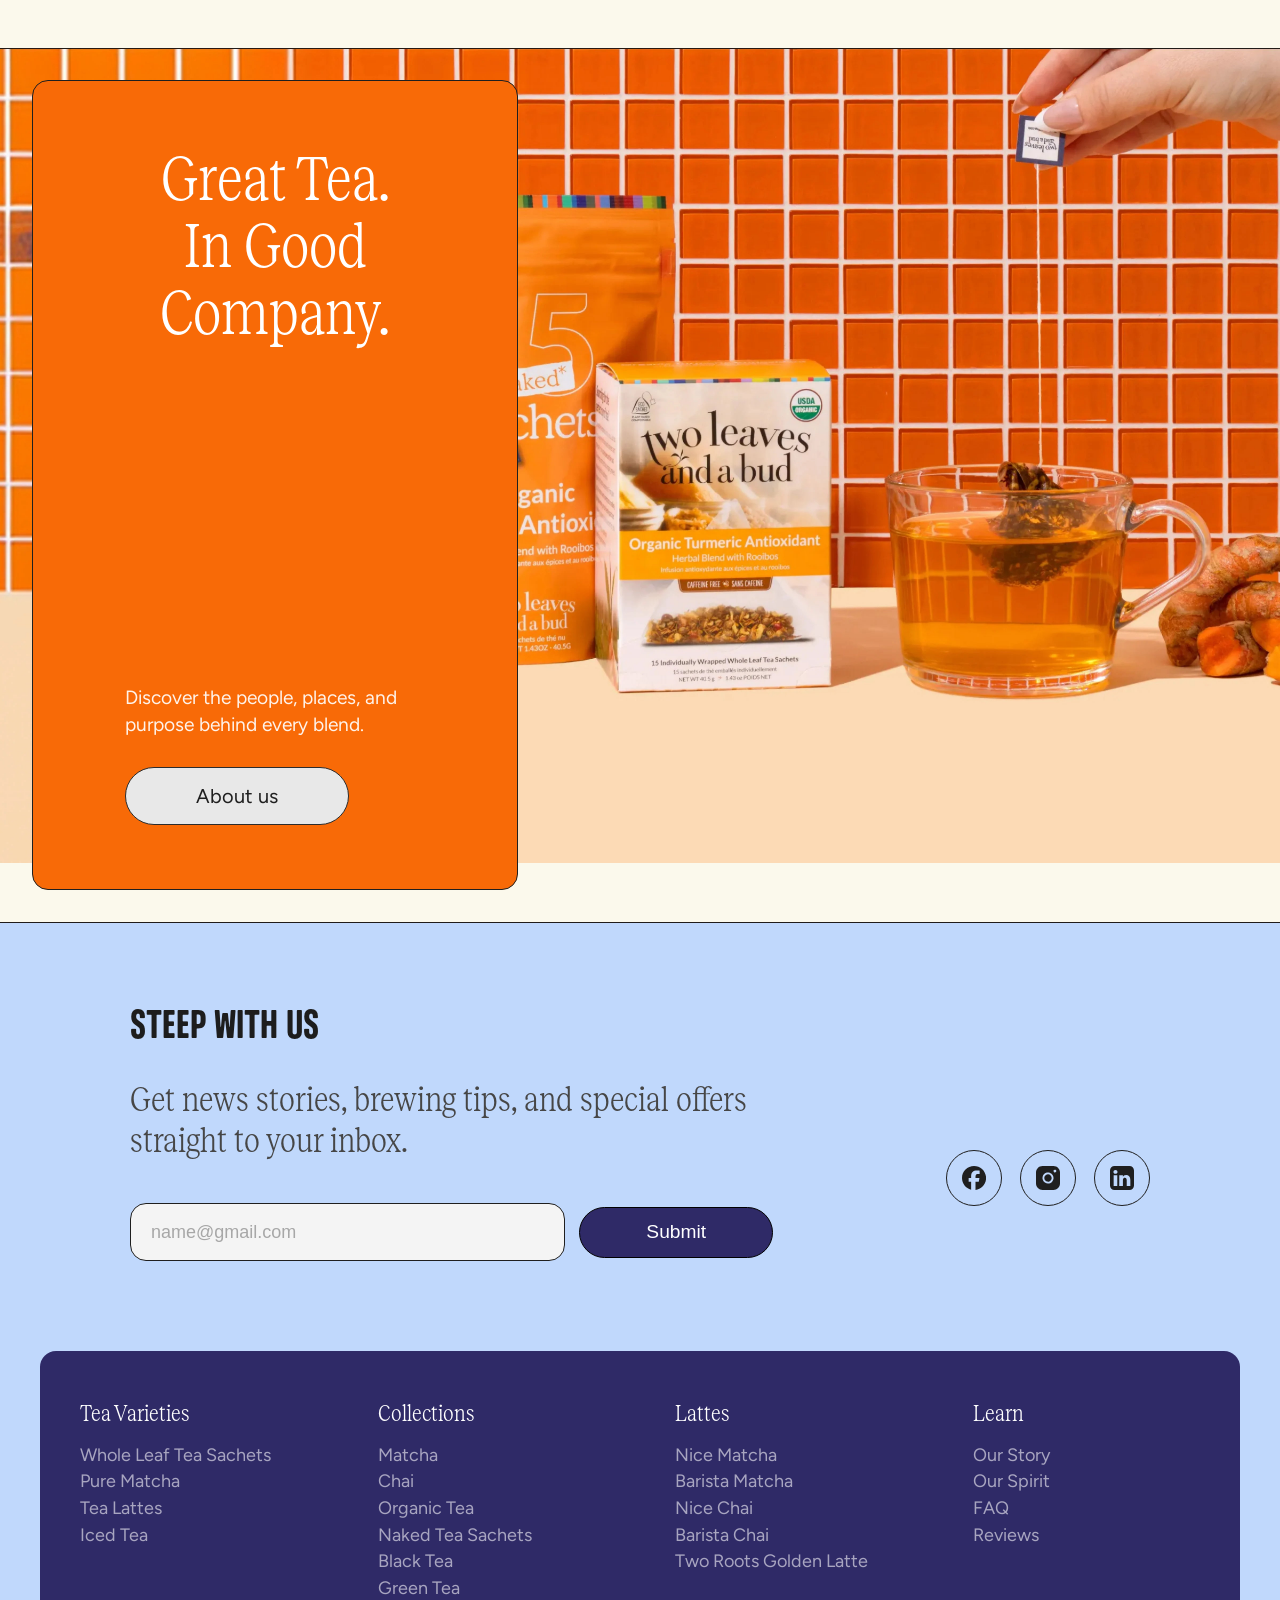
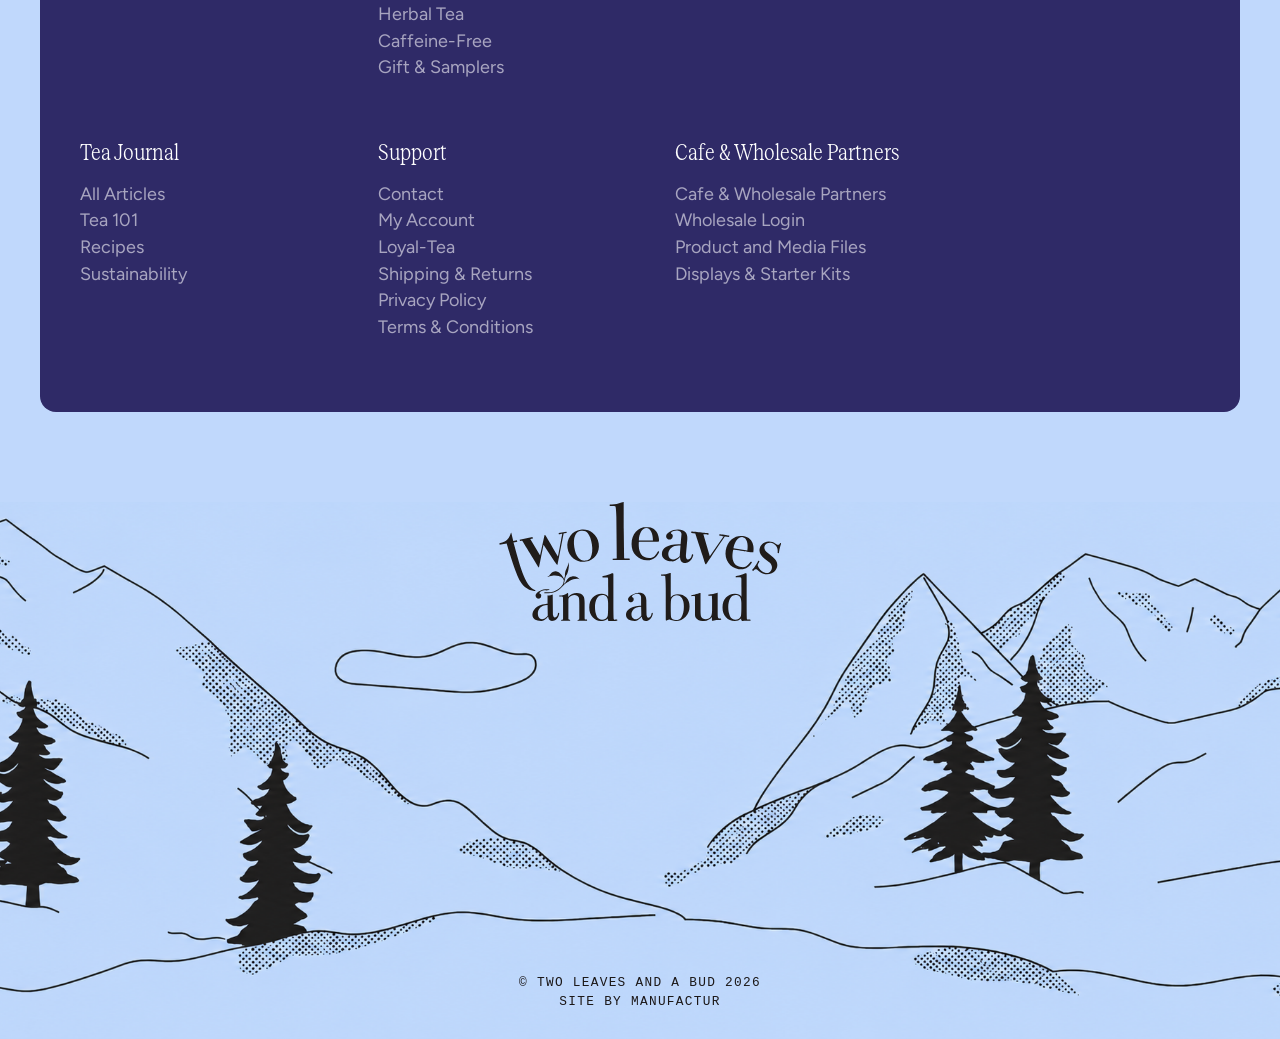
==== commit acb05c25: "responsive for tablets" ====
--- a/index.html
+++ b/index.html
@@ -5,6 +5,10 @@
   <meta charset="UTF-8" />
   <meta name="viewport" content="width=device-width, initial-scale=1.0" />
   <title>Two Leaves and a Bud</title>
+  <link
+  rel="stylesheet"
+  href="https://cdnjs.cloudflare.com/ajax/libs/font-awesome/6.5.1/css/all.min.css"
+/>
   <link rel="stylesheet" href="style.css" />
 </head>
 
@@ -25,7 +29,11 @@
 
       <!-- Left Nav -->
       <nav class="header-left">
-
+       <div class="hamburger-menu">
+          <span></span>
+          <span></span>
+          <span></span>
+         </div>
         <a class="header-nav-item" href="#">
           Shop
           <span class="nav-icon nav-circle">
@@ -110,7 +118,7 @@
 
     <!-- Left text content -->
     <div class="hero-content">
-      <h1 class="hero-headline">A cup that fits<br>the moment.</h1>
+      <h1 class="hero-headline">A cup that fits <span>the moment.</span></h1>
       <p class="hero-subtext">
         From compostable whole leaf tea sachets and iced tea to
         tea lattes and matcha, we've got something for everyone.
@@ -128,8 +136,8 @@
   <section class="intro-section">
 
     <p class="intro-tagline">
-      A <em>great</em> cup starts with a careful<br>
-      pluck - the top two leaves and a bud.
+      A <em>great</em> cup starts with a careful <span>
+      pluck - the top two leaves and a bud.</span>
     </p>
 
     <div class="best-sellers-badge">Best Sellers</div>
@@ -360,7 +368,7 @@
     <span class="Our-origins-badge">Our origins</span>
     <div class="tea-kettle"><img src="./assets/farm_kettle_icon.svg" alt="Tea kettle"></div>
     <div class="forest-heading">
-      <h1>born in <br> colorado</h1>
+      <h1>born in <span>colorado</span></h1>
     </div>
     <div class="forest-para">
       <p>
@@ -756,11 +764,13 @@
 
   
   <!-- ── GREAT TEA BANNER SECTION ── -->
-  <section class="tea-banner">
-  <div class="tea-card">
+  <section class="green-tea">
+  <div class="tea-banner"></div>
+
+<div class="tea-card">
     <h2>
-      Great Tea.<br />
-      In Good<br />
+      <span class="tea-heading-top">Great Tea. </span>
+      In Good 
       Company.
     </h2>
 
@@ -774,8 +784,6 @@
     </div>
   </div>
 </section>
-
-
 
 
 
@@ -821,7 +829,9 @@
 
       <div class="footer-menus">
         <div class="footer-menu">
-          <p class="footer-menu-label">Tea Varieties</p>
+          <p class="footer-menu-label">Tea Varieties
+            <i class="fa-solid fa-angle-down"></i>
+          </p>
           <ul class="footer-menu-list">
             <li><a href="#">Whole Leaf Tea Sachets</a></li>
             <li><a href="#">Pure Matcha</a></li>
@@ -831,7 +841,9 @@
         </div>
         
         <div class="footer-menu">
-          <p class="footer-menu-label">Collections</p>
+          <p class="footer-menu-label">Collections
+            <i class="fa-solid fa-angle-down"></i>
+          </p>
           <ul class="footer-menu-list">
             <li><a href="#">Matcha</a></li>
             <li><a href="#">Chai</a></li>
@@ -846,7 +858,9 @@
         </div>
 
         <div class="footer-menu">
-          <p class="footer-menu-label">Lattes</p>
+          <p class="footer-menu-label">Lattes
+            <i class="fa-solid fa-angle-down"></i>
+          </p>
           <ul class="footer-menu-list">
             <li><a href="#">Nice Matcha</a></li>
             <li><a href="#">Barista Matcha</a></li>
@@ -857,7 +871,9 @@
         </div>
 
         <div class="footer-menu">
-          <p class="footer-menu-label">Learn</p>
+          <p class="footer-menu-label">Learn
+            <i class="fa-solid fa-angle-down"></i>
+          </p>
           <ul class="footer-menu-list">
             <li><a href="#">Our Story</a></li>
             <li><a href="#">Our Spirit</a></li>
@@ -867,7 +883,9 @@
         </div>
 
         <div class="footer-menu">
-          <p class="footer-menu-label">Tea Journal</p>
+          <p class="footer-menu-label">Tea Journal
+            <i class="fa-solid fa-angle-down"></i>
+          </p>
           <ul class="footer-menu-list">
             <li><a href="#">All Articles</a></li>
             <li><a href="#">Tea 101</a></li>
@@ -877,7 +895,9 @@
         </div>
 
         <div class="footer-menu">
-          <p class="footer-menu-label">Support</p>
+          <p class="footer-menu-label">Support
+            <i class="fa-solid fa-angle-down"></i>
+          </p>
           <ul class="footer-menu-list">
             <li><a href="#">Contact</a></li>
             <li><a href="#">My Account</a></li>
@@ -889,7 +909,9 @@
         </div>
 
         <div class="footer-menu">
-          <p class="footer-menu-label">Cafe & Wholesale Partners</p>
+          <p class="footer-menu-label">Cafe & Wholesale Partners
+            <i class="fa-solid fa-angle-down"></i>
+          </p>
           <ul class="footer-menu-list">
             <li><a href="#">Cafe & Wholesale Partners</a></li>
             <li><a href="#">Wholesale Login</a></li>
--- a/style.css
+++ b/style.css
@@ -42,7 +42,6 @@
 
 body {
   font-family: 'Figtree', 'Helvetica Neue', Arial, sans-serif;
-  /* cream background only shows in the header side margins */
   background-color: #FBF9EC;
 }
 
@@ -61,26 +60,20 @@
   padding: 8px 16px;
 }
 
-
-
-
 header {
   background: #ffffff;
   display: flex;
   align-items: center;
   justify-content: space-between;
   margin: 16px 16px 0 16px;
-  padding: 1.2vw 1.5vw;
+  padding: 2.5vw 4.5vw;
   position: relative;
   z-index: 100;
   border-radius: 12px;
   border: 1px solid rgb(0, 0, 0);
-
-  /* Subtle shadow for depth */
   box-shadow: 0 2px 12px rgba(0, 0, 0, 0.06);
 }
 
-
 /* Left nav */
 
 .header-left {
@@ -88,39 +81,23 @@
   align-items: center;
   gap: 28px;
 }
+.hamburger-menu {
+  display: flex;
+  flex-direction: column;
+  gap: 0.8rem;
+  cursor: pointer;
+}
+.hamburger-menu span {
+  width: 2.8rem;
+  height: 0.08rem;
+  background-color: #000000;
+  border-radius: 2px;
+}
 
 .header-nav-item {
-  display: flex;
-  align-items: center;
-  font-family: 'Reckless', 'Helvetica Neue', Arial, sans-serif;
-  gap: 6px;
-  font-size: 1.5rem;
-  font-weight: 300;
-  color: #272321;
-  text-decoration: none;
-  white-space: nowrap;
-  cursor: pointer;
-}
-
-.header-nav-item:hover {
-  opacity: 0.75;
-}
-
-.nav-icon {
-  display: flex;
-  align-items: center;
-}
-
-.nav-circle {
-  width: 1.4vw;
-  height: 1.4vw;
-  border: 1.5px solid #2A2624;
-  background-color: #C0DBFF;
-  border-radius: 50%;
-  display: flex;
-  align-items: center;
-  justify-content: center;
-}
+  display: none;
+}
+
 /* Center logo */
 
 .header-logo {
@@ -139,27 +116,15 @@
   display: block;
 }
 
-
 /* Right links + cart */
 
 .header-right {
   display: flex;
   align-items: center;
-  gap: 24px;
 }
 
 .header-right a {
-  font-size: 0.8rem;
-  font-family: 'Roboto Mono','Figtree', 'Helvetica Neue', Arial, sans-serif;
-  font-weight: 500;
-  text-transform: uppercase;
-  color: #201c1a;
-  text-decoration: none;
-  white-space: nowrap;
-}
-
-.header-right a:hover {
-  opacity: 0.7;
+  display: none;
 }
 
 .cart-btn {
@@ -182,15 +147,14 @@
   color: #000000;
   font-size: 0.8rem;
   font-weight: 700;
-  width: 1.6vw;
-  height: 1.6vw;
+  width: 2.2vw;
+  height: 2.2vw;
   border: 1px solid #201C1A;
   border-radius: 50%;
   display: flex;
   align-items: center;
   justify-content: center;
 }
-
 
 .page-top {
   position: relative;
@@ -201,40 +165,34 @@
 /* ── HERO SECTION ────────────────────── */
 
 .hero {
-  margin-top: -100px; 
+  margin-top: -100px;
   position: relative;
   width: 100%;
   overflow: hidden;
-  height: 94vh;
+  height: 92vh;
   display: flex;
   align-items: flex-end;
-}
-
-/* Full-cover background image */
+  justify-content: center;
+  text-align: center;
+  background-image: url('./assets/hero_bg_mobile.webp');
+  background-size: 120%;
+  background-position: top center;
+}
+
 .hero-bg-img {
-  position: absolute;
-  margin-bottom: -2rem;
-  width: 100%;
-  height: 100%;
-  object-fit: cover;
-  display: block;
-  scale: 1.2;
-  z-index: 0;
-}
-
-
-/* Left text content */
+  display: none;
+}
 
 .hero-content {
   position: relative;
   z-index: 2;
-  padding: 0 0 3vw 4vw;
+  padding: 5vw 2vw;
 }
 
 .hero-headline {
   font-family: 'Reckless', Georgia, 'Times New Roman', serif;
-  font-size: clamp(52px, 6.5vw, 80px);
-  font-weight: 400;
+  font-size: clamp(52px, 8vw, 120px);
+  font-weight: 300;
   color: #ffffff;
   margin-bottom: 20px;
 }
@@ -244,8 +202,7 @@
   font-size: 1.2rem;
   font-weight: 300;
   color: #ffffff;
-  max-width: 500px;
-  margin-bottom: 1rem
+  margin-bottom: 1rem;
 }
 
 .hero-cta {
@@ -256,50 +213,44 @@
   font-size: 1.2rem;
   font-weight: 400;
   letter-spacing: 0.04em;
-  padding: 1rem 4rem;
+  padding: 0.8rem 18rem;
   border-radius: 100px;
   text-decoration: none;
-  border: none;
+  border: 1px solid #201c1a;
   cursor: pointer;
   transition: background 0.2s ease, transform 0.15s ease;
 }
 
 .hero-cta:hover {
-  background: #3a3330;
-  transform: translateY(-2px);
-}
+  color: #000000;
+  background-color: white;
+  border: 1px solid #201c1a;
+}
+
 .drop-down {
   position: absolute;
-  bottom: 0;
+  bottom: 1rem;
   right: 0;
   transform: translateX(-50%);
   z-index: 20;
 }
 
-
-.drop-down:hover{
+.drop-down:hover {
   cursor: pointer;
 }
 
 
-
-
-
-
-
-
- 
 /* ── INTRO / TAGLINE + BEST SELLERS SECTION ── */
- 
+
 .intro-section {
   display: flex;
   flex-direction: column;
   align-items: center;
   justify-content: center;
-  padding:  8vw 6rem 5vw 5vw;
+  padding: 10vw 6rem 5vw 5vw;
   gap: 5rem;
 }
- 
+
 .intro-tagline {
   font-family: 'Reckless', Georgia, serif;
   font-size: clamp(28px, 4vw, 90px);
@@ -307,44 +258,33 @@
   color: #201c1a;
   text-align: center;
   line-height: 1.2;
-}
- 
+  max-width: 45vw;
+}
+
 .intro-tagline em {
   font-style: italic;
 }
- 
-/* BEST SELLERS badge — lavender pill with bold black text + border */
+
 .best-sellers-badge {
   display: inline-block;
-  background-color: #DAAEEA; /* lavender/lilac */
+  background-color: #DAAEEA;
   color: #201c1a;
   font-family: 'Midnight';
   font-size: clamp(20px, 4.5vw, 80px);
   font-weight: 900;
   text-transform: uppercase;
   padding: 0 0.5rem;
-  margin-top: 4rem;
   border-radius: 8px;
   border: 2px solid #201c1a;
   transform: rotate(-2deg);
-}
-
-
-
-
-
-
-
-
-
-
-
-
-
-/* ── PRODUCT SHOWCASE (CSS-ONLY LAYOUT) ─────────────────────── */
+  align-self: flex-start;
+}
+
+
+/* ── PRODUCT SHOWCASE ─────────────────────── */
 
 .products-showcase {
-  padding: 0 0 3.8rem 2.5rem;
+  padding: 0 0 3rem 2.5rem;
   max-width: 100%;
   overflow-x: auto;
   overflow-y: hidden;
@@ -365,13 +305,13 @@
 
 .product-card {
   scroll-snap-align: start;
-  min-width: 25vw;
+  min-width: 38vw;
 }
 
 .product-media {
   border: 1px solid #201c1a;
   border-radius: 8px;
-  height: 28vw;
+  height: 45vw;
   position: relative;
   padding: 0.75rem;
   display: flex;
@@ -459,7 +399,7 @@
 .product-info h3 {
   font-family: 'Reckless', Georgia, serif;
   font-weight: 200;
-  font-size: clamp(10px, 1.8vw, 46px);
+  font-size: clamp(10px, 2.6vw, 86px);
   line-height: 0.96;
   margin-bottom: 1rem;
 }
@@ -506,32 +446,20 @@
   font-size: 1.2rem;
   padding: 0.9rem 3.2rem;
   border-radius: 999px;
-}
-
-.products-grid::-webkit-scrollbar {
-  height: 8px;
-}
-
-.products-grid::-webkit-scrollbar-thumb {
-  background: #b7b1a8;
-  border-radius: 999px;
-}
-
-.products-showcase::-webkit-scrollbar {
-  height: 8px;
-}
-
-.products-showcase::-webkit-scrollbar-thumb {
-  background: #b7b1a8;
-  border-radius: 999px;
-}
-
-
-
-
-
-
-
+  border: 1px solid #201c1a;
+  transition: background 0.2s ease, transform 0.15s ease;
+}
+
+.products-cta:hover {
+  color: #000000;
+  background-color: white;
+  border: 1px solid #201c1a;
+}
+
+.products-grid::-webkit-scrollbar { height: 8px; }
+.products-grid::-webkit-scrollbar-thumb { background: #b7b1a8; border-radius: 999px; }
+.products-showcase::-webkit-scrollbar { height: 8px; }
+.products-showcase::-webkit-scrollbar-thumb { background: #b7b1a8; border-radius: 999px; }
 
 .fixed-right-arrow {
   position: sticky;
@@ -562,51 +490,31 @@
 }
 
 
-
-
-
-
-
-
-
-
-
-
-
-
-
-
-
-
-
 /* ── DISCOVER SEARCH SECTION ───────────────────────────── */
 
 .discover-search-section {
   border-top: 1.5px solid #2a2a2a;
-  padding: 8rem 0 7rem;
-  margin-top: 8rem;
+  padding: 4rem 2rem 2rem 0;
+  margin-top: 6rem;
 }
 
 .discover-search-inner {
   width: min(100%, 1180px);
   margin: 0 auto;
-  padding: 0 4rem;
+  padding: 0 2rem;
 }
 
 .discover-badge {
   display: inline-block;
   background: #f07a34;
   color: #201c1a;
-  font-family: 'Midnight';
+  font-family: 'Midnight', 'Roboto Mono', sans-serif;
   font-size: clamp(20px, 4.5vw, 80px);
   font-weight: 900;
   text-transform: uppercase;
-  padding: 0 0.5rem;
+  padding: 0.25rem 0.5rem 0.1rem;
   border-radius: 8px;
-  padding: 0.25rem 0.5rem 0.1rem;
-  font-family: 'Midnight', 'Roboto Mono', sans-serif;
   line-height: 0.92;
-  text-transform: uppercase;
   margin-bottom: 1.35rem;
   border: 1px solid #201c1a;
   transform: rotate(-2deg);
@@ -645,11 +553,10 @@
 
 /* ── VIBE EXPLORE SECTION ───────────────────────────── */
 
-
 .vibe-explore-inner {
   width: min(100%, 1180px);
   margin: 0 auto;
-  padding: 0 4rem;
+  padding: 0 2rem;
 }
 
 .vibe-input::placeholder {
@@ -677,9 +584,9 @@
   background: #d9e5f4;
   color: #272522;
   font-family: 'Reckless', Georgia, serif;
-  font-size: clamp(20px, 2.4vw, 60px);
+  font-size: clamp(20px, 4vw, 90px);
   line-height: 1;
-  padding: 0.58rem 1.05rem 0.63rem;
+  padding: 0.5rem 0.6rem;
   cursor: pointer;
 }
 
@@ -687,33 +594,34 @@
 /* ── FOREST VALUES SECTION ───────────────────────────── */
 
 .forest-values-section {
-  margin-top: 8rem;
+  margin-top: 4rem;
   display: flex;
   justify-content: center;
   align-items: center;
   position: relative;
-  min-height: 300vh;
+  min-height: 140vh;
 }
 
 .forest-values-section .forest-bg-img {
   position: absolute;
   inset: 0;
   width: 100%;
-  height: 300vh;
+  height: 140vh;
   object-fit: cover;
   z-index: 0;
 }
+
 .tea-kettle {
   position: absolute;
-  top: 0.8rem;
-  right: 20rem;
+  top: -2rem;
+  right: 0;
   transform: translateX(-50%);
   z-index: 999;
 }
 
 .tea-kettle img {
-  width: 12vw;
-  height: 12vw;
+  width: 16vw;
+  height: 16vw;
   object-fit: contain;
 }
 
@@ -736,10 +644,9 @@
   white-space: nowrap;
 }
 
-/* Centered large heading over the forest image */
 .forest-heading {
   position: absolute;
-  top: 34%;
+  top: 28%;
   left: 50%;
   transform: translate(-50%, -50%);
   z-index: 2;
@@ -751,16 +658,16 @@
 .forest-heading h1 {
   margin: 0;
   font-family: 'Midnight', Georgia, serif;
-  font-size: clamp(72px, 15vw, 220px);
+  font-size: clamp(72px, 12vw, 220px);
   color: #ffffff;
   text-transform: uppercase;
   letter-spacing: 0.02em;
   line-height: 0.92;
-  text-shadow: 0 10px 30px rgba(0, 0, 0, 0.55);
-}
-.forest-para{
+}
+
+.forest-para {
   position: absolute;
-  top: 60%;
+  top: 48%;
   left: 50%;
   transform: translate(-50%, -50%);
   z-index: 2;
@@ -772,7 +679,10 @@
   margin: 0;
   font-family: 'Reckless', serif !important;
   font-weight: 200;
-  font-size: clamp(14px, 4.5vw, 220px);
+  font-size: clamp(14px, 4vw, 220px);
+  justify-self: center;
+  align-self: center;
+  max-width: 45vw;
   line-height: 1.3;
   color: #ffffff;
 }
@@ -812,8 +722,8 @@
 }
 
 .forest-value-item img {
-  width: 8vw;
-  height: 8vw;
+  width: 12vw;
+  height: 12vw;
   object-fit: contain;
   margin-bottom: 1rem;
 }
@@ -830,63 +740,28 @@
   text-decoration: none;
   font-family: 'Figtree', sans-serif;
   color: #1f1c19;
-  background: #f3f2ef;
+  background-color: #f3f2ef;
   border: 1px solid #201c1a;
   border-radius: 999px;
   font-size: 1.2rem;
-  padding: 0.85rem 3.3rem;
-}
-
-
-
-
-
-
-
-
-
-
-
-
-
-
-
-
-
-
-
-
-
-
-
-
-
-
-
-
-
-
-
-
-
-
-
-
-
-
-
-
-
+  padding: 0.8rem 18rem;
+  transition: background 0.2s ease, transform 0.15s ease;
+}
+
+.forest-story-btn:hover {
+  color: #ffffff;
+  background-color: #2A2857;
+  border: 1px solid #201c1a;
+}
 
 
 /* ── REVIEWS SECTION ── */
-
 
 .reviews-intro-section {
   display: flex;
   flex-direction: column;
   align-items: flex-start;
-  padding: 5rem 4rem 2.5rem 7rem;
+  padding: 5rem 4rem 2.5rem 2rem;
   background: #FBF9EC;
 }
 
@@ -907,26 +782,13 @@
 }
 
 .reviews-heading {
-  font-family: 'Reckless', Georgia, serif;
-  font-size: clamp(36px, 4.8vw, 86px);
-  font-weight: 400;
-  color: #201c1a;
-  line-height: 1.1;
-  margin: 0;
-  letter-spacing: -0.01em;
-}
-
-.reviews-heading em {
-  font-style: italic;
-}
-
-
-/* ── REVIEWS SHOWCASE (horizontal scroll) ──────────────────── */
+  display: none;
+}
 
 .reviews-showcase {
   position: relative;
   background: #FBF9EC;
-  padding: 2.5rem 0 4rem 3rem;
+  padding: 2.5rem 0 4rem 2rem;
   overflow-x: auto;
   overflow-y: visible;
   scrollbar-width: none;
@@ -942,9 +804,6 @@
   gap: 1.2rem;
   width: max-content;
 }
-
-
-/* ── REVIEW CARD BASE ───────────────────────────────────── */
 
 .review-card {
   display: flex;
@@ -960,16 +819,12 @@
   padding: 1.25rem;
   box-sizing: border-box;
 }
-/* ── CARD TOP COLOUR THEMES ─────────────────────────────── */
 
 .rv-peach  { background: #F5AF8A; }
 .rv-green1 { background: #ABDF74; }
 .rv-yellow { background: #FFD265; }
 .rv-green2 { background: #ADE674; }
 .rv-purple { background: #D9C2E1; }
-
-
-/* ── QUOTE AREA ───────────────────────────────────────── */
 
 .review-quote-area {
   width: 100%;
@@ -1010,9 +865,6 @@
   margin: 0;
   font-family: 'Figtree', 'Helvetica Neue', Arial, sans-serif;
 }
-
-
-/* ── PRODUCT BANNER (bottom stripe, edge-to-edge) ────────────── */
 
 .review-product-area {
   display: flex;
@@ -1027,14 +879,12 @@
   box-sizing: border-box;
 }
 
-/* Banner backgrounds */
 .rv-peach-banner  { background: #EA6D44; }
 .rv-green1-banner { background: #73BC25; }
 .rv-yellow-banner { background: #FFB502; }
 .rv-green2-banner { background: #8CC045; }
 .rv-purple-banner { background: #C790DB; }
 
-/* Left image box: square, right border divider */
 .review-product-image-box {
   min-width: 4.625rem;
   display: flex;
@@ -1053,7 +903,6 @@
   display: block;
 }
 
-/* Right info area: product name + shop button */
 .review-product-info {
   display: flex;
   align-items: center;
@@ -1075,13 +924,9 @@
   flex: 1;
 }
 
-/* Dark text for light banners (greens, yellow) */
 .rv-dark-text { color: #201c1a; }
-
-/* Light text for dark banners (peach orange, purple) */
 .rv-light-text { color: #ffffff; }
 
-/* Peach banner and Purple banner overrides */
 .rv-peach-banner .review-product-name,
 .rv-purple-banner .review-product-name {
   color: #ffffff;
@@ -1112,9 +957,6 @@
   color: #201c1a !important;
   transform: scale(0.95);
 }
-
-
-/* ── FLOATING SCROLL ARROW ──────────────────────────────── */
 
 .reviews-scroll-arrow {
   position: absolute;
@@ -1146,62 +988,17 @@
   display: block;
 }
 
-
-
-
-
-
-
-
-
-
-
-
-
-
-
-
 .bottom-arrow {
   top: 40%;
 }
 
 
-
-
-
-
-
-
-
-
-
-
-
-
-
-
-
-
-
-
-
-
-
-
-
-
-
-
-
-
-
-
+/* ── CAFE SECTION ── */
 
 .cafe-section {
   width: 100%;
   min-height: 100vh;
   display: grid;
-  grid-template-columns: 1fr 1fr;
   border-top: 1px solid #201c1a;
   box-sizing: border-box;
 }
@@ -1219,9 +1016,9 @@
   display: flex;
   flex-direction: column;
   justify-content: center;
-  align-items: flex-start;
+  align-items: center;
+  text-align: center;
   padding: 8vw 6vw;
-  box-sizing: border-box;
 }
 
 .content-side h1 {
@@ -1236,9 +1033,9 @@
 
 .content-side p {
   font-family: 'Figtree', sans-serif;
-  font-size: clamp(16px, 1.8vw, 20px);
+  font-size: clamp(16px, 1.2rem, 44px);
+  max-width: 80vw;
   line-height: 1.5;
-  max-width: 442px;
   margin-bottom: 2.5rem;
   color: #ffffff;
   opacity: 0.95;
@@ -1265,275 +1062,177 @@
 .btn:hover {
   background: #2a2857;
   color: #ffffff;
-  border-color: #ffffff;
+  border-color: #000000;
   transform: scale(0.98);
 }
 
 
-
-
-
-
-
-
-
-
-
-
-
-
-
-
-
-
-
-
-
-/* ── BARISTA BLENDS SECTION STYLES ── *//* ─────────────────────────────────────────
-   BARISTA SECTION
-───────────────────────────────────────── */
-
-.barista-section{
-  background:#9F6429;
-  padding:6rem 1rem 3rem;
-  position:relative;
-  overflow:hidden;
-}
-
-/* HEADER */
-
-.barista-header{
-  text-align:center;
-  margin-bottom:3rem;
-}
-
-.barista-badge{
-  display:inline-block;
-  background:#F6C28C;
-  color:#201c1a;
-  border:2px solid #201c1a;
-  border-radius:10px;
-  padding:0.2rem 0.55rem;
-  font-family:'Midnight';
-  font-size:clamp(18px,4vw,84px);
-  transform:rotate(-2deg);
-  margin-bottom:1.2rem;
-}
-
-.barista-heading{
-  font-family:'Midnight';
-  font-size:clamp(42px,6vw,90px);
-  line-height:0.95;
-  color:#fff;
-  margin-bottom:1rem;
-}
-
-.barista-subheading{
-  font-family:'Roboto Mono';
-  color:#fff;
-  font-size:0.7rem;
-  letter-spacing:0.15em;
-}
-
-/* floating badge */
-
-.barista-floating-badge{
-  position:absolute;
+/* ── BARISTA SECTION ── */
+
+.barista-section {
+  background: #9F6429;
+  padding: 6rem 1rem 3rem;
+  position: relative;
+  overflow: hidden;
+}
+
+.barista-header {
+  text-align: center;
+  margin-bottom: 3rem;
+}
+
+.barista-badge {
+  display: inline-block;
+  background: #F6C28C;
+  color: #201c1a;
+  border: 2px solid #201c1a;
+  border-radius: 10px;
+  padding: 0.2rem 0.55rem;
+  font-family: 'Midnight';
+  font-size: clamp(18px, 4vw, 84px);
+  margin-bottom: 1.2rem;
+}
+
+.barista-heading {
+  font-family: 'Midnight';
+  font-size: clamp(42px, 6vw, 90px);
+  line-height: 0.95;
+  color: #fff;
+  margin-bottom: 1rem;
+}
+
+.barista-subheading {
+  font-family: 'Roboto Mono';
+  color: #fff;
+  font-size: 0.7rem;
+  letter-spacing: 0.15em;
+}
+
+.barista-floating-badge {
+  position: absolute;
   top: 2rem;
-  right: 8rem;
-  width: 12vw;
-  animation:spin 12s linear infinite;
-}
-
-/* MAIN CARD */
-
-.barista-slider-box{
-  background:#F3C48F;
-  border:1px solid #201c1a;
-  border-radius:14px;
-  max-height:470px;
-
-  display:flex;
-  align-items:center;
-  justify-content:center;
-  gap:5rem;
-
-  position:relative;
-
-  padding:3rem 6rem;
-}
-
-/* arrows */
-
-.barista-arrow{
-  position:absolute;
-  top:50%;
-  transform:translateY(-50%);
-
-  width:42px;
-  height:42px;
-
-  border-radius:50%;
-  border:1px solid #201c1a;
-
-  background:#f7f7f7;
-  color:#201c1a;
-
-  font-size:28px;
-  cursor:pointer;
-
-  display:flex;
-  align-items:center;
-  justify-content:center;
-
-  transition:0.2s ease;
-}
-
-.barista-arrow:hover{
-  background:#201c1a;
-  color:#fff;
-}
-
-.barista-arrow.left{
-  left:1.6rem;
-}
-
-.barista-arrow.right{
-  right:1.6rem;
-}
-
-/* IMAGE */
-
-.barista-product-image{
-  position:relative;
-}
-
-.barista-product-image img{
-  width: 40vw;
-  position:relative;
-  z-index:2;
-}
-
-/* shadow */
-
-.barista-product-image::after{
-  content:"";
-  position:absolute;
-
-  width:320px;
-  height:20px;
-
-  background:rgba(0,0,0,0.15);
-
-  left:50%;
-  bottom:5px;
-
-  transform:translateX(-50%);
-
-  filter:blur(8px);
-  border-radius:50%;
-}
-
-/* CONTENT */
-
-.barista-product-content{
-  max-width:360px;
-}
-
-.barista-small-tag{
-  display:inline-block;
-
-  background:#F0A35A;
-  border:1px solid #201c1a;
-  border-radius:4px;
-
+  right: 4rem;
+  width: 16vw;
+  z-index: 10;
+}
+
+.barista-slider-box {
+  background: #F3C48F;
+  border: 1px solid #201c1a;
+  border-radius: 14px;
+  min-height: 100vw;
+  display: flex;
+  flex-direction: column;
+  align-items: center;
+  justify-content: center;
+  gap: 5rem;
+  position: relative;
+  padding: 3rem 6rem;
+}
+
+.barista-arrow {
+  position: absolute;
+  top: 50%;
+  transform: translateY(-50%);
+  width: 42px;
+  height: 42px;
+  border-radius: 50%;
+  border: 1px solid #201c1a;
+  background: #f7f7f7;
+  color: #201c1a;
+  font-size: 28px;
+  cursor: pointer;
+  display: flex;
+  align-items: center;
+  justify-content: center;
+  transition: 0.2s ease;
+}
+
+.barista-arrow:hover {
+  background: #201c1a;
+  color: #fff;
+}
+
+.barista-arrow.left { left: 1.6rem; }
+.barista-arrow.right { right: 1.6rem; }
+
+.barista-product-image {
+  position: relative;
+}
+
+.barista-product-image img {
+  width: 90vw;
+  z-index: 2;
+}
+
+.barista-product-content {
+  display: flex;
+  flex-direction: column;
+  align-items: center;
+  text-align: center;
+  justify-content: center;
+}
+
+.barista-small-tag {
+  display: inline-block;
+  background: #F0A35A;
+  border: 1px solid #201c1a;
+  border-radius: 4px;
   padding: 0.02rem 0.5rem;
-
-  font-family:'Midnight';
-  font-size:4rem;
-
-  margin-bottom:1rem;
-
-  transform:rotate(-2deg);
-}
-
-.barista-product-content h3{
-  font-family:'Reckless';
-  font-size:4.5rem;
-  line-height:0.95;
-  font-weight:300;
-
-  color:#201c1a;
-
-  margin-bottom:1.2rem;
-}
-
-.barista-product-content p{
-  font-family:'Figtree';
-  font-size:1rem;
-  line-height:1.5;
-  color:#201c1a;
-
-  margin-bottom:2rem;
-}
-
-/* BUTTON */
-
-.barista-btn{
-
-  border-radius:999px;
-  border:1px solid #201c1a;
-  max-width: 20vw;
-padding: 1rem 0 ;
-  background:#f3f3f3;
-  color:#201c1a;
-
-  display:flex;
-  align-items:center;
-  justify-content:center;
-
-  text-decoration:none;
-
-  font-family:'Figtree';
-  font-size:0.95rem;
-
-  transition:0.25s ease;
-}
-.barista-arrow svg{
-  width:12px;
-  height:20px;
-}
-.barista-btn:hover{
-  background:#201c1a;
-  color:#fff;
-}
-
-
-
-
-
-
-
-
-
-
-
-
-
-
-
-
-
-
-
-
-
-
-
-
-
-
-/* ── TEA JOURNAL SECTION STYLES ── */
+  font-family: 'Midnight';
+  font-size: 3rem;
+  margin-bottom: 1rem;
+  transform: rotate(-2deg);
+}
+
+.barista-product-content h3 {
+  font-family: 'Reckless';
+  font-size: 3rem;
+  line-height: 0.95;
+  font-weight: 300;
+  color: #201c1a;
+  margin-bottom: 1.2rem;
+}
+
+.barista-product-content p {
+  font-family: 'Figtree';
+  font-size: 1rem;
+  line-height: 1.5;
+  color: #201c1a;
+  margin-bottom: 2rem;
+}
+
+.barista-btn {
+  border-radius: 999px;
+  border: 1px solid #201c1a;
+  min-width: 30vw;
+  padding: 1rem 0;
+  background: #f3f3f3;
+  color: #201c1a;
+  display: flex;
+  align-items: center;
+  justify-content: center;
+  text-decoration: none;
+  font-family: 'Figtree';
+  font-size: 0.95rem;
+  transition: 0.25s ease;
+}
+
+.barista-arrow svg {
+  width: 12px;
+  height: 20px;
+}
+
+.barista-btn:hover {
+  background-color: #2a2857;
+  color: #ffffff;
+  border-color: #000000;
+  transform: scale(0.98);
+}
+
+
+/* ── TEA JOURNAL SECTION ── */
+
 .journal-section {
   background: #FBF9EC;
   color: hsl(20, 10%, 11%);
@@ -1547,7 +1246,7 @@
   flex-direction: column;
   align-items: flex-start;
   margin-bottom: 6rem;
-  margin-left: 8rem;
+  margin-left: 2rem;
 }
 
 .journal-badge {
@@ -1581,148 +1280,105 @@
   font-style: italic;
 }
 
-.journal-grid-wrapper{
-  overflow-x:auto;
-  overflow-y:hidden;
-
-  scrollbar-width:none;
-
-  padding-left:2.5rem;
-}
-
-.journal-grid-wrapper::-webkit-scrollbar{
-  display:none;
-}
-
-/* ROW */
-
-.journal-grid{
-  display:flex;
-  gap:1.3rem;
-
-  width:max-content;
-
-}
-
-/* CARD */
-
-.journal-card{
-  width:330px;
-
-  border:1px solid #201c1a;
-  border-radius:14px;
-
-  overflow:hidden;
-
-  flex-shrink:0;
-
-  background-color:#2A2857;
-}
-
-/* IMAGE AREA */
-
-.journal-card-media{
-  position:relative;
-
-  height:335px;
-
-  overflow:hidden;
-
-  border-bottom:1px solid #201c1a;
-}
-
-.journal-card-media img{
-  width:100%;
-  height:100%;
-
-  object-fit:cover;
-  display:block;
-}
-
-/* TAG */
-
-.journal-card-tag{
-  position:absolute;
-
-  top:0.8rem;
-  left:0.8rem;
-
-  background:#fff;
-
-  border:1px solid #201c1a;
-  border-radius:6px;
-
-  padding:0.25rem 0.45rem;
-
-  font-family:'Midnight';
-  font-size:1.5rem;
-
-  z-index:2;
-
-}
-
-/* CONTENT */
-
-.journal-card-info{
-  padding:1.4rem 1rem;
-  height:100%;
+.journal-grid-wrapper {
+  overflow-x: auto;
+  overflow-y: hidden;
+  scrollbar-width: none;
+  padding-left: 2rem;
+}
+
+.journal-grid-wrapper::-webkit-scrollbar {
+  display: none;
+}
+
+.journal-grid {
+  display: flex;
+  gap: 1.3rem;
+  width: max-content;
+}
+
+.journal-card {
+  width: 330px;
+  border: 1px solid #201c1a;
+  border-radius: 14px;
+  overflow: hidden;
+  flex-shrink: 0;
+  background-color: #2A2857;
+}
+
+.journal-card-media {
+  position: relative;
+  height: 335px;
+  overflow: hidden;
+  border-bottom: 1px solid #201c1a;
+}
+
+.journal-card-media img {
+  width: 100%;
+  height: 100%;
+  object-fit: cover;
+  display: block;
+}
+
+.journal-card-tag {
+  position: absolute;
+  top: 0.8rem;
+  left: 0.8rem;
+  background: #fff;
+  border: 1px solid #201c1a;
+  border-radius: 6px;
+  padding: 0.25rem 0.45rem;
+  font-family: 'Midnight';
+  font-size: 1.5rem;
+  z-index: 2;
+}
+
+.journal-card-info {
+  padding: 1.4rem 1rem;
+  height: 100%;
   background-color: #C0DBFF;
 }
 
-.journal-card-title{
-  font-family:'Roboto Mono';
-  font-size:1.2rem;
-  line-height:1.2;
-  text-transform:uppercase;
-  color:#201c1a;
-}
-
-/* FOOTER */
-
-.journal-footer{
-  margin-top:3rem;
-
-  display:flex;
-  justify-content:center;
-}
-
-/* BUTTON */
-
-.journal-cta-btn{
-  width:310px;
-  height:58px;
-
-  border-radius:999px;
-
-  background:#2A2857;
-  color:#fff;
-
-  display:flex;
-  align-items:center;
-  justify-content:center;
-
-  text-decoration:none;
-
-  font-family:'Figtree';
-  font-size:1.2rem;
-
-  transition:0.25s ease;
-}
-
-.journal-cta-btn:hover{
-  transform:scale(0.98);
-}
-
-
-
-
-
-
-
+.journal-card-title {
+  font-family: 'Roboto Mono';
+  font-size: 1.2rem;
+  line-height: 1.2;
+  text-transform: uppercase;
+  color: #201c1a;
+}
+
+.journal-footer {
+  margin-top: 3rem;
+  display: flex;
+  justify-content: center;
+}
+
+.journal-cta-btn {
+  width: 310px;
+  height: 58px;
+  border-radius: 999px;
+  background: #2A2857;
+  color: #fff;
+  display: flex;
+  align-items: center;
+  justify-content: center;
+  text-decoration: none;
+  font-family: 'Figtree';
+  font-size: 1.2rem;
+  transition: 0.25s ease;
+}
+
+.journal-cta-btn:hover {
+  background-color: #ffffff;
+  color: #050020;
+  border-color: #000000;
+  transform: scale(0.98);
+}
 
 /* ── JOURNAL PAGINATION LINES ── */
+
 .journal-nav {
-  margin: 3rem 0 1rem; /* Spacing adjust ki hai taaki button se theek lage */
+  margin: 3rem 0 1rem;
   display: flex;
   justify-content: center;
   align-items: center;
@@ -1740,7 +1396,7 @@
 }
 
 .journal-nav .dot.active {
-  background: #201c1a; /* Dark color matching your journal theme */
+  background: #201c1a;
 }
 
 .journal-nav .dot:not(.active):hover {
@@ -1748,19 +1404,694 @@
 }
 
 
-
-
-
-
-
-
-
-
-
-
-
+/* ── TEA BANNER SECTION ── */
+
+.green-tea {
+  display: flex;
+  flex-direction: column;
+}
 
 .tea-banner {
+  width: 100%;
+  min-height: 50vh;
+  background-image: url("./assets/footer_banner.webp");
+  background-size: 120%;
+  background-position: top right;
+  background-repeat: no-repeat;
+  padding: 40px;
+  display: flex;
+  flex-direction: column;
+  align-items: center;
+}
+
+.tea-card {
+  width: 100vw;
+  min-height: 20vh;
+  background: #f86a07;
+  padding: 4rem 2.4rem;
+  display: flex;
+  flex-direction: column;
+  align-items: center;
+  justify-content: center;
+}
+
+.tea-card h2 {
+  display: flex;
+  flex-direction: column;
+  text-align: center;
+  color: white;
+  font-size: 2.5rem;
+  line-height: 1.05;
+  font-weight: 200;
+  font-family: 'Reckless', Georgia, serif;
+}
+
+.tea-heading-top {
+  align-self: center;
+  display: block;
+}
+
+.tea-heading-bottom {
+  display: inline;
+}
+
+.tea-card-bottom {
+  display: flex;
+  flex-direction: column;
+  gap: 28px;
+}
+
+.tea-card-bottom p {
+  color: rgba(255, 255, 255, 0.916);
+  font-size: 1.2rem;
+  line-height: 1.4;
+  margin-top: 2.4rem;
+}
+
+.tea-btn {
+  display: flex;
+  justify-content: center;
+  padding: 16px 70px;
+  background: #e8e8e8;
+  color: #1f1f1f;
+  border-radius: 999px;
+  border: 1px solid #2c2c2c;
+  text-decoration: none;
+  font-size: 20px;
+  transition: 0.3s ease;
+}
+
+.tea-btn:hover {
+  background-color: #2a2857;
+  color: #ffffff;
+  border-color: #000000;
+  transform: scale(0.98);
+}
+
+
+/* ── FOOTER SECTION ── */
+
+.footer {
+  width: 100%;
+  background-color: #C0D8FC;
+  border-top: 1px solid #201c1a;
+  padding: 32px 0 0 0;
+}
+
+.footer-main {
+  width: calc(100% - 40px);
+  margin: 0 auto;
+}
+
+.footer-intro {
+  display: flex;
+  flex-direction: column;
+  justify-content: space-between;
+  align-items: center;
+}
+
+.footer-embed {
+  width: auto;
+}
+
+.footer-embed-heading {
+  font-size: 2rem;
+  line-height: 1;
+  text-transform: uppercase;
+  font-family: 'Midnight';
+  color: #1d1d1d;
+  margin-bottom: 34px;
+}
+
+.footer-embed-caption {
+  font-size: 1.6rem;
+  text-wrap: nowrap;
+  line-height: 1.15;
+  color: #464646;
+  font-family: 'Reckless';
+  margin-bottom: 34px;
+}
+
+.footer-form {
+  display: flex;
+  align-items: center;
+  flex-direction: column;
+  gap: 14px;
+}
+
+.footer-form input {
+  width: 96vw;
+  border-radius: 16px;
+  border: 1.5px solid #1f1f1f;
+  background: #f4f4f4;
+  padding: 1.2rem 1rem;
+  outline: none;
+  font-size: 18px;
+  color: #222;
+}
+
+.footer-form input::placeholder {
+  color: #a7a7a7;
+}
+
+.footer-form-submit {
+  width: 96vw;
+  border: 1px solid #000000;
+  border-radius: 999px;
+  background: #2f2a67;
+  color: white;
+  display: flex;
+  align-items: center;
+  justify-content: center;
+  cursor: pointer;
+  transition: 0.3s ease;
+  font-size: 1.2rem;
+  padding: 1rem 6rem;
+}
+
+.footer-form-submit:hover {
+  background-color: #FFB500;
+  color: #000000;
+  border: 1px solid #000000;
+}
+
+.footer-social-media {
+  margin-top: 1.5rem;
+  display: flex;
+  align-self: start;
+}
+
+.footer-social-links {
+  display: flex;
+  align-items: center;
+  gap: 18px;
+  list-style: none;
+}
+
+.footer-social-links a {
+  width: 56px;
+  height: 56px;
+  border-radius: 50%;
+  border: 1.5px solid #1f1f1f;
+  color: #1f1f1f;
+  text-decoration: none;
+  display: flex;
+  align-items: center;
+  justify-content: center;
+  transition: 0.3s ease;
+}
+
+.footer-social-links a:hover {
+  transform: scale(0.95);
+  background-color: #ffffff;
+}
+
+.footer-social-links svg {
+  width: 24px;
+  height: 24px;
+}
+
+.footer-menus {
+  background: #2f2a67;
+  border-radius: 16px;
+  padding: 0;
+  display: flex;
+  flex-direction: column;
+  gap: 0;
+  margin-top: 2rem;
+  grid-template-columns: unset;
+}
+
+.footer-menu {
+  border-bottom: 1px solid rgba(255, 255, 255, 0.15);
+}
+
+.footer-menu:first-child {
+  border-top: 1px solid rgba(255, 255, 255, 0.15);
+}
+
+.footer-menu-label {
+  color: white;
+  font-size: 2rem;
+  line-height: 1.2;
+  margin: 0;
+  padding: 18px 20px;
+  font-family: 'Reckless';
+  display: flex;
+  justify-content: space-between;
+  align-items: center;
+  cursor: pointer;
+}
+
+.footer-menu-label i {
+  height: 4.5vw;
+  width: 4.5vw;
+  border-radius: 50%;
+  display: flex;
+  align-items: center;
+  justify-content: center;
+  background-color: #C0DBFF;
+  font-size: 1.4rem;
+  color: rgba(255, 255, 255, 0.7);
+  transition: transform 0.3s ease;
+}
+
+.footer-menu-list {
+  list-style: none;
+  display: none;
+  padding: 0 20px 16px;
+  margin: 0;
+}
+
+.footer-menu-list li {
+  margin-bottom: 0.2rem;
+}
+
+.footer-menu-list a {
+  text-decoration: none;
+  color: #a8a5c0;
+  font-size: 16px;
+  line-height: 1.3;
+  transition: 0.25s ease;
+}
+
+.footer-menu-list a:hover {
+  color: white;
+}
+
+.footer-socket {
+  width: 100%;
+  background-color: #C0D8FC;
+  overflow: hidden;
+  position: relative;
+  padding-top: 7vw;
+}
+
+.footer-socket-ctr {
+  position: relative;
+  width: 100%;
+  min-height: 42vw;
+  display: flex;
+  align-items: center;
+  justify-content: center;
+  overflow: hidden;
+}
+
+.footer-socket-mountains {
+  position: absolute;
+  inset: 0;
+  width: 100%;
+  height: 100%;
+}
+
+.footer-socket-mountains img {
+  width: 100%;
+  height: 100%;
+  object-fit: cover;
+  object-position: center bottom;
+  display: block;
+}
+
+.footer-socket-logo {
+  position: absolute;
+  left: 50%;
+  top: 0;
+  z-index: 30;
+  width: 28vw;
+  transition: transform 0.4s ease;
+  transform: translateX(-50%);
+}
+
+.footer-socket-logo:hover {
+  transform: scale(1.03) translateX(-50%);
+}
+
+.footer-socket-logo img {
+  width: 100%;
+}
+
+.footer-copyright {
+  position: absolute;
+  bottom: 2.2vw;
+  left: 50%;
+  transform: translateX(-50%);
+  z-index: 3;
+  text-align: center;
+  font-size: 1.4vw;
+  line-height: 1.5;
+  letter-spacing: 0.1em;
+  text-transform: uppercase;
+  color: #1b1717;
+  font-family: monospace;
+}
+
+.footer-copyright a {
+  color: inherit;
+  text-decoration: none;
+}
+
+.footer-copyright a:hover {
+  text-decoration: underline;
+}
+
+
+/* ═══════════════════════════════════════
+   DESKTOP — @media (min-width: 1024px)
+   Only rules that DIFFER from mobile
+═══════════════════════════════════════ */
+
+@media (min-width: 1024px) {
+
+  header {
+    padding: 1.2vw 1.5vw;
+  }
+
+  .header-nav-item {
+    display: flex;
+    align-items: center;
+    font-family: 'Reckless', 'Helvetica Neue', Arial, sans-serif;
+    gap: 6px;
+    font-size: 1.5rem;
+    font-weight: 300;
+    color: #272321;
+    text-decoration: none;
+    white-space: nowrap;
+    cursor: pointer;
+  }
+.hamburger-menu{
+  display: none;
+}
+  .header-nav-item:hover {
+    opacity: 0.75;
+  }
+
+  .nav-icon {
+    display: flex;
+    align-items: center;
+  }
+
+  .nav-circle {
+    width: 1.4vw;
+    height: 1.4vw;
+    border: 1.5px solid #2A2624;
+    background-color: #C0DBFF;
+    border-radius: 50%;
+    display: flex;
+    align-items: center;
+    justify-content: center;
+  }
+
+  .header-right {
+    gap: 24px;
+  }
+
+  .header-right a {
+    display: block;
+    font-size: 0.8rem;
+    font-family: 'Roboto Mono', 'Figtree', 'Helvetica Neue', Arial, sans-serif;
+    font-weight: 500;
+    text-transform: uppercase;
+    color: #201c1a;
+    text-decoration: none;
+    white-space: nowrap;
+  }
+
+  .header-right a:hover {
+    opacity: 0.7;
+  }
+
+  .cart-badge {
+    width: 1.6vw;
+    height: 1.6vw;
+  }
+
+  /* ── HERO ── */
+
+  .hero {
+    height: 94vh;
+    justify-content: flex-start;
+    text-align: left;
+    background-image: none;
+  }
+
+  .hero-bg-img {
+    position: absolute;
+    margin-bottom: -2rem;
+    width: 100%;
+    height: 100%;
+    object-fit: cover;
+    display: block;
+    scale: 1.2;
+    z-index: 0;
+  }
+
+  .hero-content {
+    padding: 0 0 3vw 4vw;
+  }
+
+  .hero-headline {
+    font-size: clamp(52px, 6.5vw, 80px);
+    font-weight: 400;
+  }
+
+  .hero-headline span {
+    display: block;
+  }
+
+  .hero-subtext {
+    max-width: 500px;
+  }
+
+  .hero-cta {
+    padding: 1rem 4rem;
+  }
+
+  .drop-down {
+    bottom: 0;
+  }
+
+  /* ── INTRO ── */
+
+  .intro-section {
+    padding: 8vw 6rem 5vw 5vw;
+  }
+
+  .intro-tagline {
+    max-width: unset;
+  }
+
+  .intro-tagline span {
+    display: block;
+  }
+
+  .best-sellers-badge {
+    margin-top: 4rem;
+    align-self: unset;
+  }
+
+  /* ── PRODUCTS SHOWCASE ── */
+
+  .products-showcase {
+    padding: 0 0 3.8rem 2.5rem;
+  }
+
+  .product-card {
+    min-width: 25vw;
+  }
+
+  .product-media {
+    height: 28vw;
+  }
+
+  .product-info h3 {
+    font-size: clamp(10px, 1.8vw, 46px);
+  }
+
+  /* ── DISCOVER ── */
+
+  .discover-search-section {
+    padding: 8rem 0 7rem;
+    margin-top: 8rem;
+  }
+
+  .discover-search-inner {
+    padding: 0 4rem;
+  }
+
+  .vibe-explore-inner {
+    padding: 0 4rem;
+  }
+
+  .vibe-chip {
+    font-size: clamp(20px, 2.4vw, 60px);
+    padding: 0.58rem 1.05rem 0.63rem;
+  }
+
+  /* ── FOREST ── */
+
+  .forest-values-section {
+    margin-top: 8rem;
+    min-height: 300vh;
+  }
+
+  .forest-values-section .forest-bg-img {
+    height: 300vh;
+  }
+
+  .tea-kettle {
+    top: 0.8rem;
+    right: 20rem;
+  }
+
+  .tea-kettle img {
+    width: 12vw;
+    height: 12vw;
+  }
+
+  .forest-heading {
+    top: 34%;
+  }
+
+  .forest-heading h1 {
+    font-size: clamp(72px, 15vw, 220px);
+    text-shadow: 0 10px 30px rgba(0, 0, 0, 0.55);
+  }
+
+  .forest-heading h1 span {
+    display: block;
+  }
+
+  .forest-para {
+    top: 60%;
+  }
+
+  .forest-para p {
+    font-size: clamp(14px, 4.5vw, 220px);
+    max-width: unset;
+    justify-self: unset;
+    align-self: unset;
+  }
+
+  .forest-value-item img {
+    width: 8vw;
+    height: 8vw;
+  }
+
+  .forest-story-btn {
+    padding: 0.85rem 3.3rem;
+  }
+
+  /* ── REVIEWS ── */
+
+  .reviews-intro-section {
+    padding: 5rem 4rem 2.5rem 7rem;
+  }
+
+  .reviews-heading {
+    display: block;
+    font-family: 'Reckless', Georgia, serif;
+    font-size: clamp(36px, 4.8vw, 86px);
+    font-weight: 400;
+    color: #201c1a;
+    line-height: 1.1;
+    margin: 0;
+    letter-spacing: -0.01em;
+  }
+
+  .reviews-heading em {
+    font-style: italic;
+  }
+
+  .reviews-showcase {
+    padding: 2.5rem 0 4rem 3rem;
+  }
+
+  /* ── CAFE ── */
+
+  .cafe-section {
+    grid-template-columns: 1fr 1fr;
+  }
+
+  .content-side {
+    align-items: flex-start;
+    text-align: left;
+  }
+
+  .content-side p {
+    font-size: clamp(16px, 1.8vw, 20px);
+    max-width: 442px;
+  }
+
+  /* ── BARISTA ── */
+
+  .barista-floating-badge {
+    right: 8rem;
+    width: 12vw;
+    animation: spin 12s linear infinite;
+  }
+
+  .barista-slider-box {
+    min-height: unset;
+    max-height: 470px;
+    flex-direction: row;
+  }
+
+  .barista-product-image img {
+    width: 40vw;
+    position: relative;
+  }
+
+  .barista-product-image::after {
+    content: "";
+    position: absolute;
+    width: 320px;
+    height: 20px;
+    background: rgba(0, 0, 0, 0.15);
+    left: 50%;
+    bottom: 5px;
+    transform: translateX(-50%);
+    filter: blur(8px);
+    border-radius: 50%;
+  }
+
+  .barista-product-content {
+    align-items: flex-start;
+    text-align: left;
+    max-width: 360px;
+  }
+
+  .barista-small-tag {
+    font-size: 4rem;
+  }
+
+  .barista-product-content h3 {
+    font-size: 4.5rem;
+  }
+
+  .barista-btn {
+    min-width: unset;
+    max-width: 20vw;
+  }
+
+  /* ── JOURNAL ── */
+
+  .journal-header {
+    margin-left: 8rem;
+  }
+
+  .journal-grid-wrapper {
+    padding-left: 2.5rem;
+  }
+
+  /* ── TEA BANNER ── */
+
+  
+
+
+
+
+.tea-banner {
+  position: absolute;
   width: 100%;
   min-height: 100vh;
   background-image: url("./assets/footer_banner.webp");
@@ -1776,11 +2107,12 @@
 .tea-card {
   width: 38vw;
   min-height: 90vh;
-
+  display: flex;
+  margin: 2rem;
   background: #f86a07;
   border: 1px solid #1f1f1f;
   border-radius: 16px;
-
+  z-index: 999;
   padding: 4rem 2.4rem;
 
   display: flex;
@@ -1831,339 +2163,110 @@
 
 .tea-btn:hover {
   transform: translateY(-2px);
-}
-
-
-
-
-
-
-
-
-
-
-
-
-
-
-
-
-
-
-
-
-
-/* ── FOOTER SECTION STYLES ── */
-
-
-/* =========================
-   FOOTER MAIN
-========================= */
-
-.footer {
-  width: 100%;
-  background-color: #C0D8FC;
-  border-top: 1px solid #201c1a;
-  padding: 32px 0 0 0;
-}
-
-/* =========================
-   TOP SECTION
-========================= */
-
-.footer-main {
-  width: calc(100% - 80px);
-  margin: 0 auto;
-}
-
-/* =========================
-   INTRO
-========================= */
-
-.footer-intro {
-  display: flex;
-  justify-content: space-between;
-  align-items: center;
-
-  padding: 50px 90px 90px;
-}
-
-/* =========================
-   LEFT CONTENT
-========================= */
-
-.footer-embed {
-  max-width: 760px;
-}
-
-.footer-embed-heading {
-  font-size: 2.5rem;
-  line-height: 1;
-  text-transform: uppercase;
-
-  font-family: 'Midnight';
-  color: #1d1d1d;
-
-  margin-bottom: 34px;
-}
-
-.footer-embed-caption {
-  max-width: 720px;
-
-  font-size: 2.8vw;
-  line-height: 1.15;
-
-  color: #464646;
-
-  font-family: 'Reckless';
-
-  margin-bottom: 42px;
-}
-
-/* =========================
-   FORM
-========================= */
-
-.footer-form {
-  display: flex;
-  align-items: center;
-  gap: 14px;
-}
-
-.footer-form input {
-  width: 34vw;
-  height: 4.5vw;
-
-  border-radius: 16px;
-  border: 1.5px solid #1f1f1f;
-
-  background: #f4f4f4;
-
-  padding: 0 20px;
-
-  outline: none;
-
-  font-size: 18px;
-  color: #222;
-}
-
-.footer-form input::placeholder {
-  color: #a7a7a7;
-}
-
-.footer-form-submit {
-  width: 10vw;
-  height: 4vw;
-
-
-  border: 1px solid #000000;
-  border-radius: 999px;
-
-  background: #2f2a67;
-  color: white;
-
-  display: flex;
-  align-items: center;
-  justify-content: center;
-
-  cursor: pointer;
-
-  transition: 0.3s ease;
-  font-size: 1.2rem;
-  padding: 1.5rem 6rem;
-}
-
-
-.footer-form-submit:hover {
-  transform: translateY(-2px);
-  background-color: #FFB500;
-  color: #000000;
-  border: 1px solid #000000;
-}
-
-/* =========================
-   SOCIALS
-========================= */
-
-.footer-social-media {
-  margin-top: 90px;
-}
-
-.footer-social-links {
-  display: flex;
-  align-items: center;
-  gap: 18px;
-
-  list-style: none;
-}
-
-.footer-social-links a {
-  width: 56px;
-  height: 56px;
-
-  border-radius: 50%;
-  border: 1.5px solid #1f1f1f;
-
-  color: #1f1f1f;
-  text-decoration: none;
-
-  display: flex;
-  align-items: center;
-  justify-content: center;
-
-  transition: 0.3s ease;
-}
-
-.footer-social-links a:hover {
-  transform: scale(0.95);
-  background-color: #ffffff;
-}
-
-.footer-social-links svg {
-  width: 24px;
-  height: 24px;
-}
-
-/* =========================
-   MENU BOX
-========================= */
-
-.footer-menus {
-  background: #2f2a67;
-
-  border-radius: 16px;
-
-  padding: 48px 40px 70px;
-
-  display: grid;
-  grid-template-columns: repeat(4, 1fr);
-  gap: 55px 70px;
-}
-
-/* =========================
-   MENU ITEM
-========================= */
-
-.footer-menu-label {
-  color: white;
-
-  font-size: 1.5rem;
-  line-height: 1.2;
-
-  margin-bottom: 1rem;
-
-  font-family: 'Reckless';
-}
-
-.footer-menu-list {
-  list-style: none;
-}
-
-.footer-menu-list li {
-  margin-bottom: 0.2rem;
-}
-
-.footer-menu-list a {
-  text-decoration: none;
-
-  color: #a8a5c0;
-
-  font-size: 18px;
-  line-height: 1.3;
-
-  transition: 0.25s ease;
-}
-
-.footer-menu-list a:hover {
-  color: white;
-}
-
-/* =========================
-   SOCKET
-========================= */
-.footer-socket {
-  width: 100%;
-  background-color: #C0D8FC;
-  overflow: hidden;
-  position: relative;
-  padding-top: 7vw;
-}
-
-.footer-socket-ctr {
-  position: relative;
-  width: 100%;
-  min-height: 42vw;
-  display: flex;
-  align-items: center;
-  justify-content: center;
-  overflow: hidden;
-}
-
-/* BG Mountains */
-.footer-socket-mountains {
-  position: absolute;
-  inset: 0;
-  width: 100%;
-  height: 100%;
-}
-
-.footer-socket-mountains img {
-  width: 100%;
-  height: 100%;
-  object-fit: cover;
-  object-position: center bottom;
-  display: block;
-}
-
-/* Logo */
-.footer-socket-logo {
-  position: absolute;
-  left: 50%;
-  top: 0;
-  z-index: 30;
-  width: 22vw;
-  transition: transform 0.4s ease;
-  transform: translateX(-50%);
-}
-
-.footer-socket-logo:hover {
-  transform: scale(1.03) translateX(-50%);
-}
-
-.footer-socket-logo img {
-  width: 100%;
-}
-
-/* Copyright */
-.footer-copyright {
-  position: absolute;
-  bottom: 2.2vw;
-  left: 50%;
-  transform: translateX(-50%);
-  z-index: 3;
-
-  text-align: center;
-  font-size: 1vw;
-  line-height: 1.5;
-  letter-spacing: 0.1em;
-  text-transform: uppercase;
-  color: #1b1717;
-  font-family: monospace;
-}
-
-.footer-copyright a {
-  color: inherit;
-  text-decoration: none;
-}
-
-.footer-copyright a:hover {
-  text-decoration: underline;
-}
-
-
-
-
-
-
-
-
+  background-color: #2a2857;
+  color: #ffffff;
+  border-color: #000000;
+  transform: scale(0.98);
+}
+
+
+
+
+
+
+
+
+
+  /* ── FOOTER ── */
+
+  .footer-main {
+    width: calc(100% - 80px);
+  }
+
+  .footer-intro {
+    flex-direction: row;
+    padding: 50px 90px 90px;
+  }
+
+  .footer-embed {
+    max-width: 760px;
+  }
+
+  .footer-embed-heading {
+    font-size: 2.5rem;
+  }
+
+  .footer-embed-caption {
+    max-width: 720px;
+    font-size: 2.8vw;
+    margin-bottom: 42px;
+    text-wrap: unset;
+  }
+
+  .footer-form {
+    flex-direction: row;
+  }
+
+  .footer-form input {
+    width: 34vw;
+    height: 4.5vw;
+    padding: 0 20px;
+  }
+
+  .footer-form-submit {
+    width: 10vw;
+    height: 4vw;
+    padding: 1.5rem 6rem;
+  }
+
+  .footer-social-media {
+    margin-top: 90px;
+    align-self: unset;
+  }
+
+  .footer-menus {
+    display: grid;
+    grid-template-columns: repeat(4, 1fr);
+    gap: 55px 70px;
+    padding: 48px 40px 70px;
+    flex-direction: unset;
+    margin-top: 0;
+  }
+
+  .footer-menu {
+    border-bottom: none;
+  }
+
+  .footer-menu:first-child {
+    border-top: none;
+  }
+
+  .footer-menu-label {
+    font-size: 1.5rem;
+    margin-bottom: 1rem;
+    padding: 0;
+    cursor: default;
+    display: block;
+  }
+
+  .footer-menu-label i {
+    display: none;
+  }
+
+  .footer-menu-list {
+    display: block;
+    padding: 0;
+  }
+
+  .footer-menu-list a {
+    font-size: 18px;
+  }
+
+  .footer-socket-logo {
+    width: 22vw;
+  }
+
+  .footer-copyright {
+    font-size: 1vw;
+  }
+}
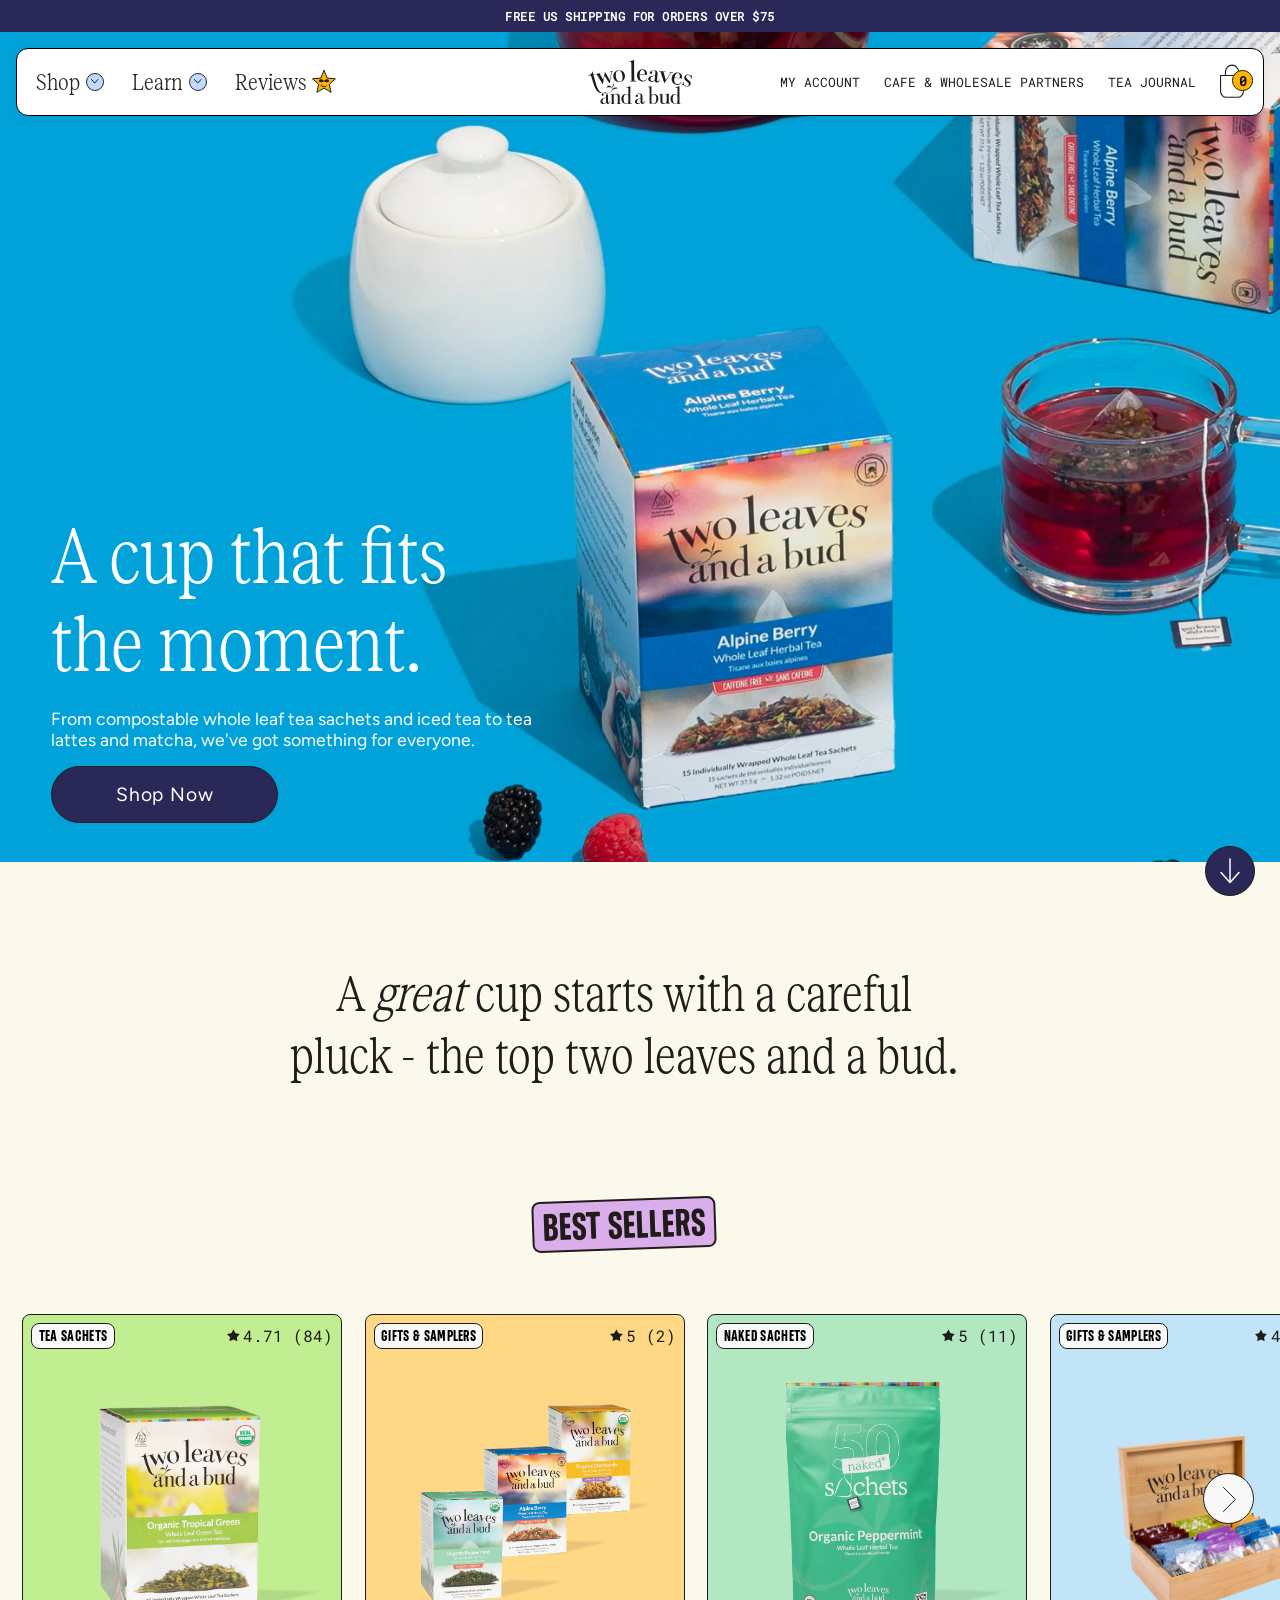
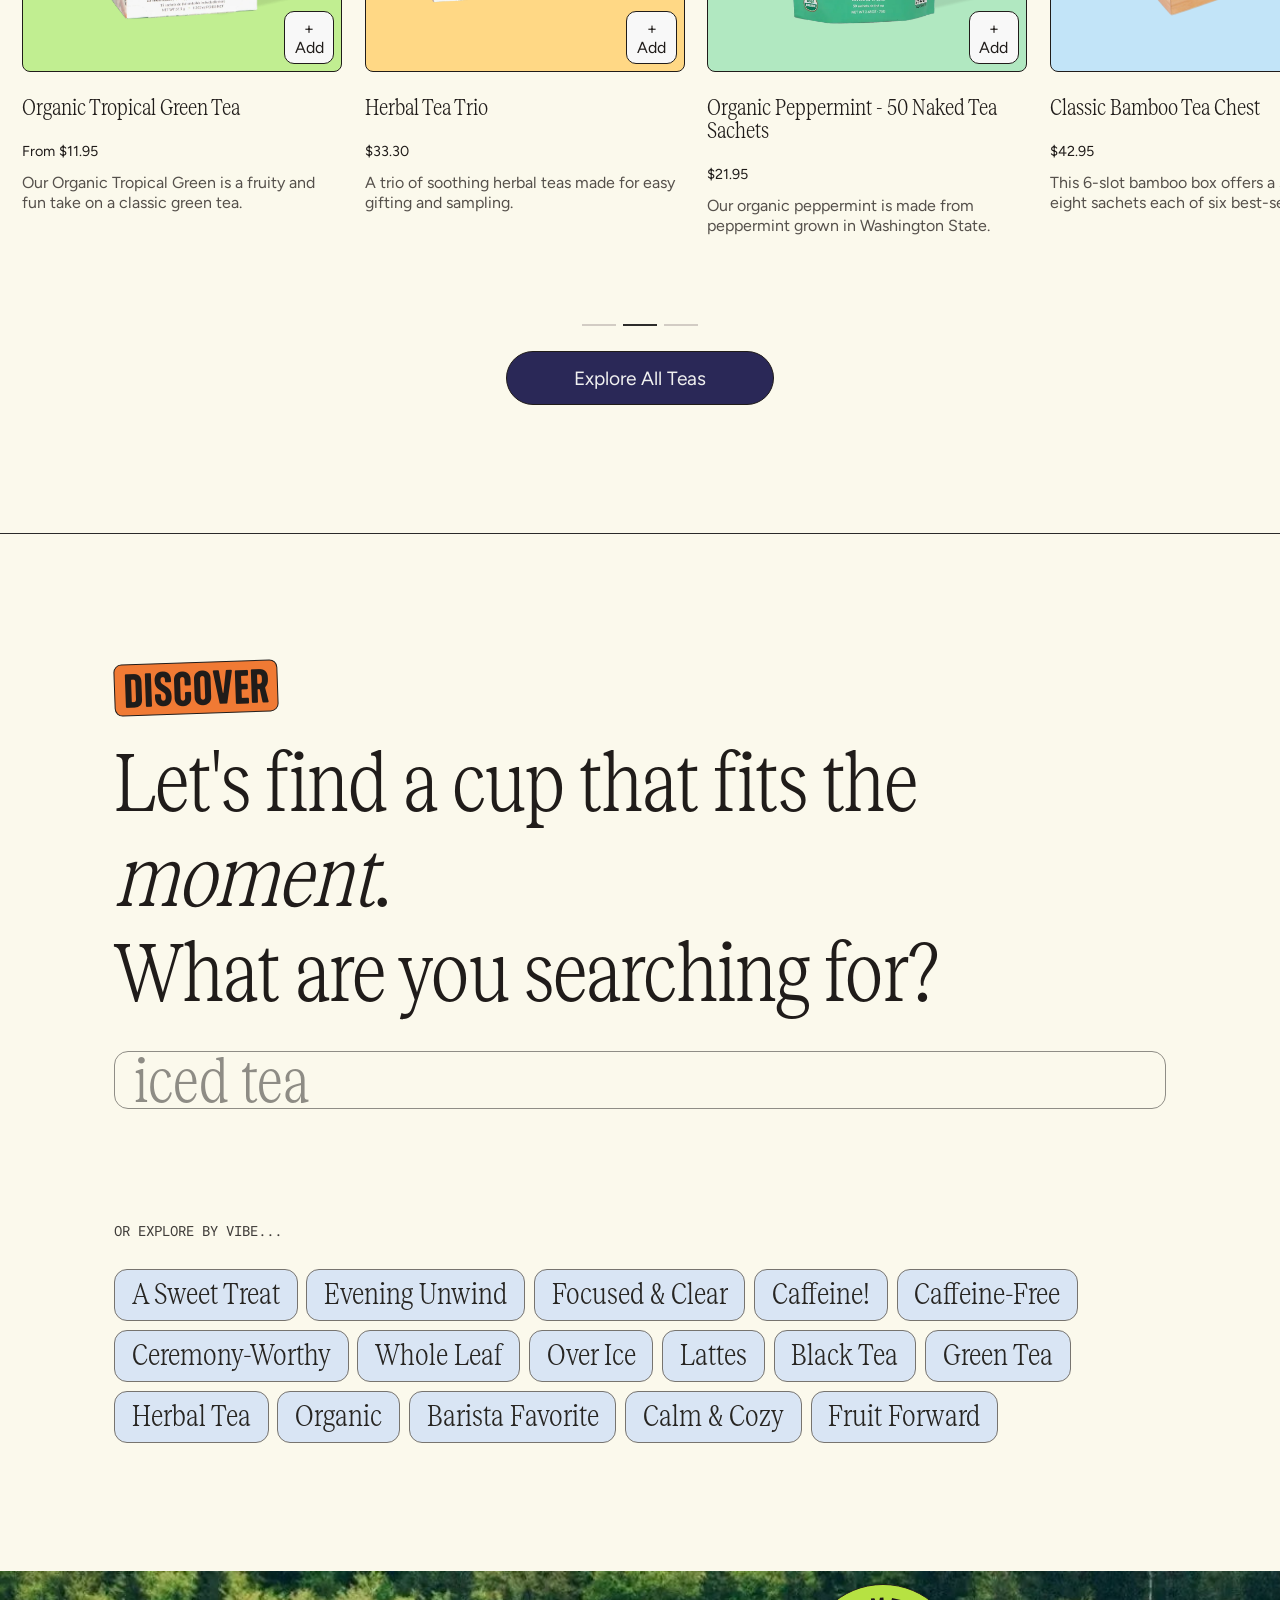
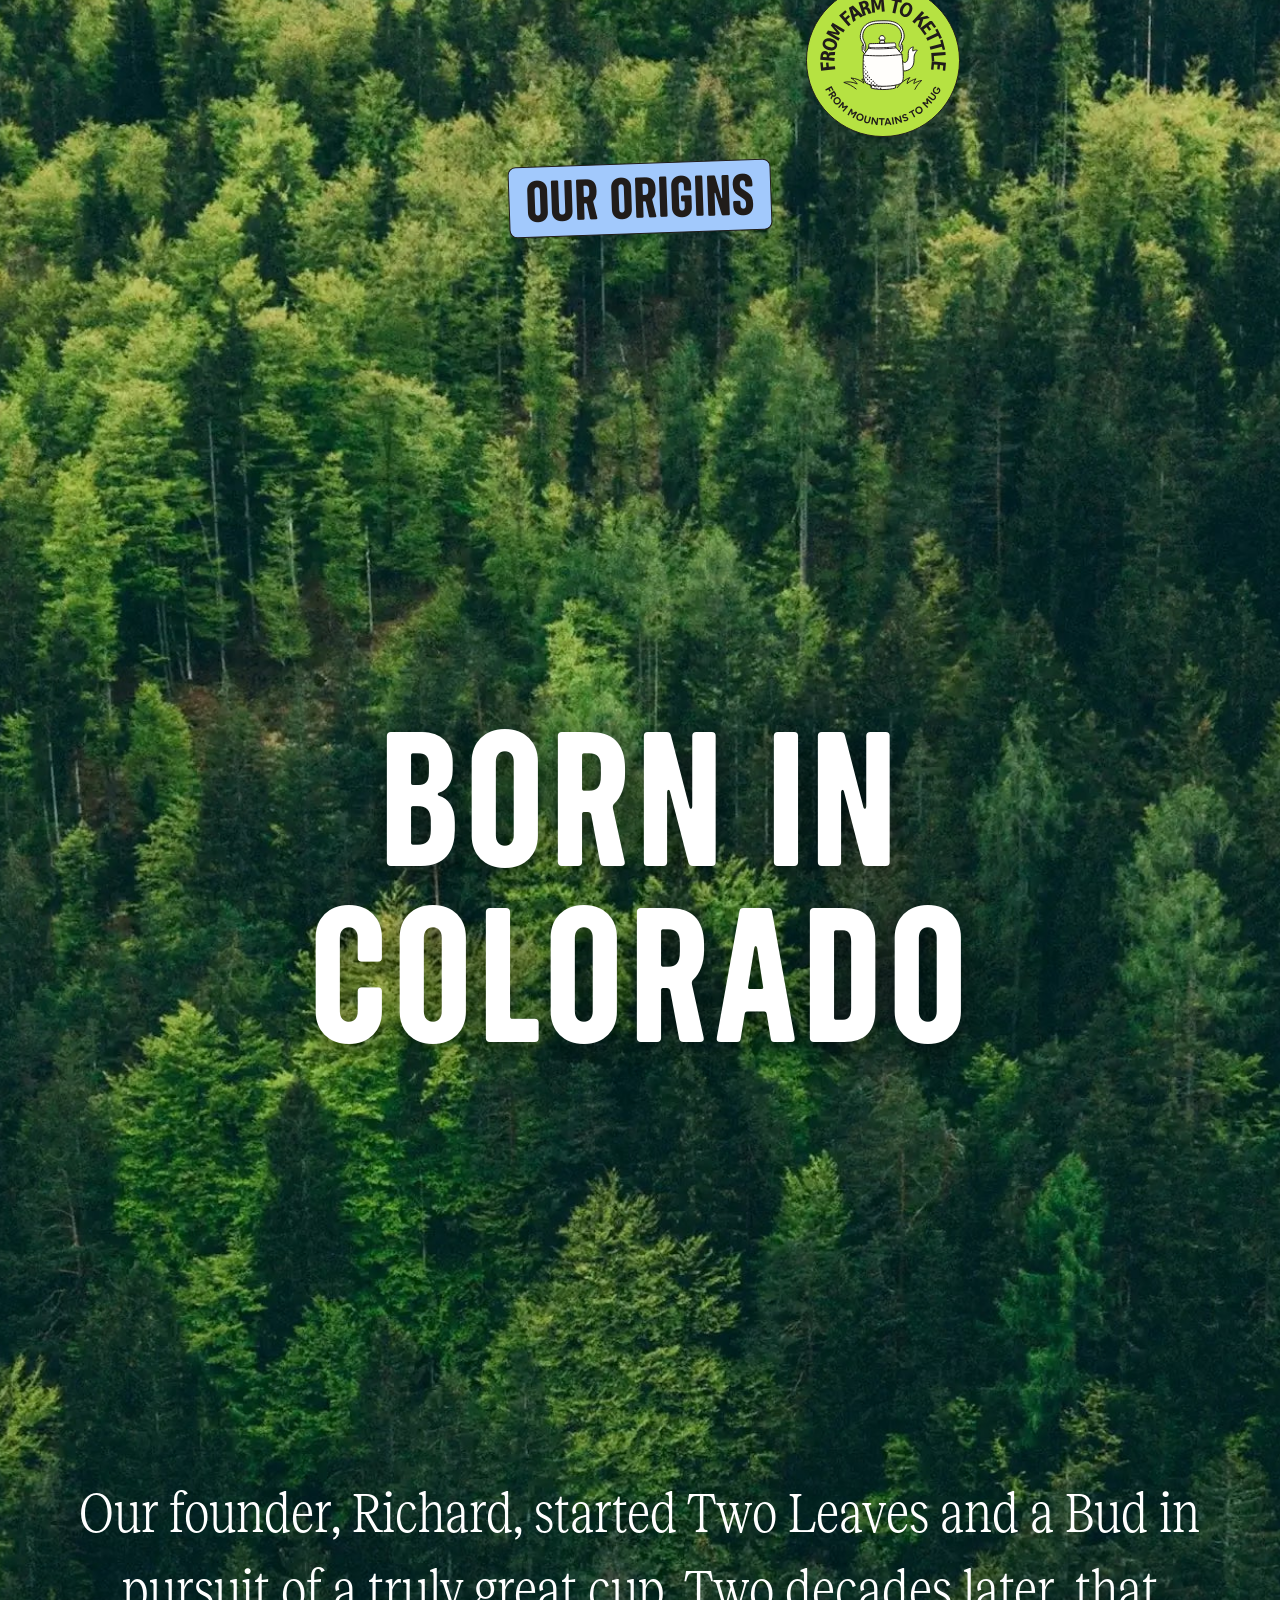
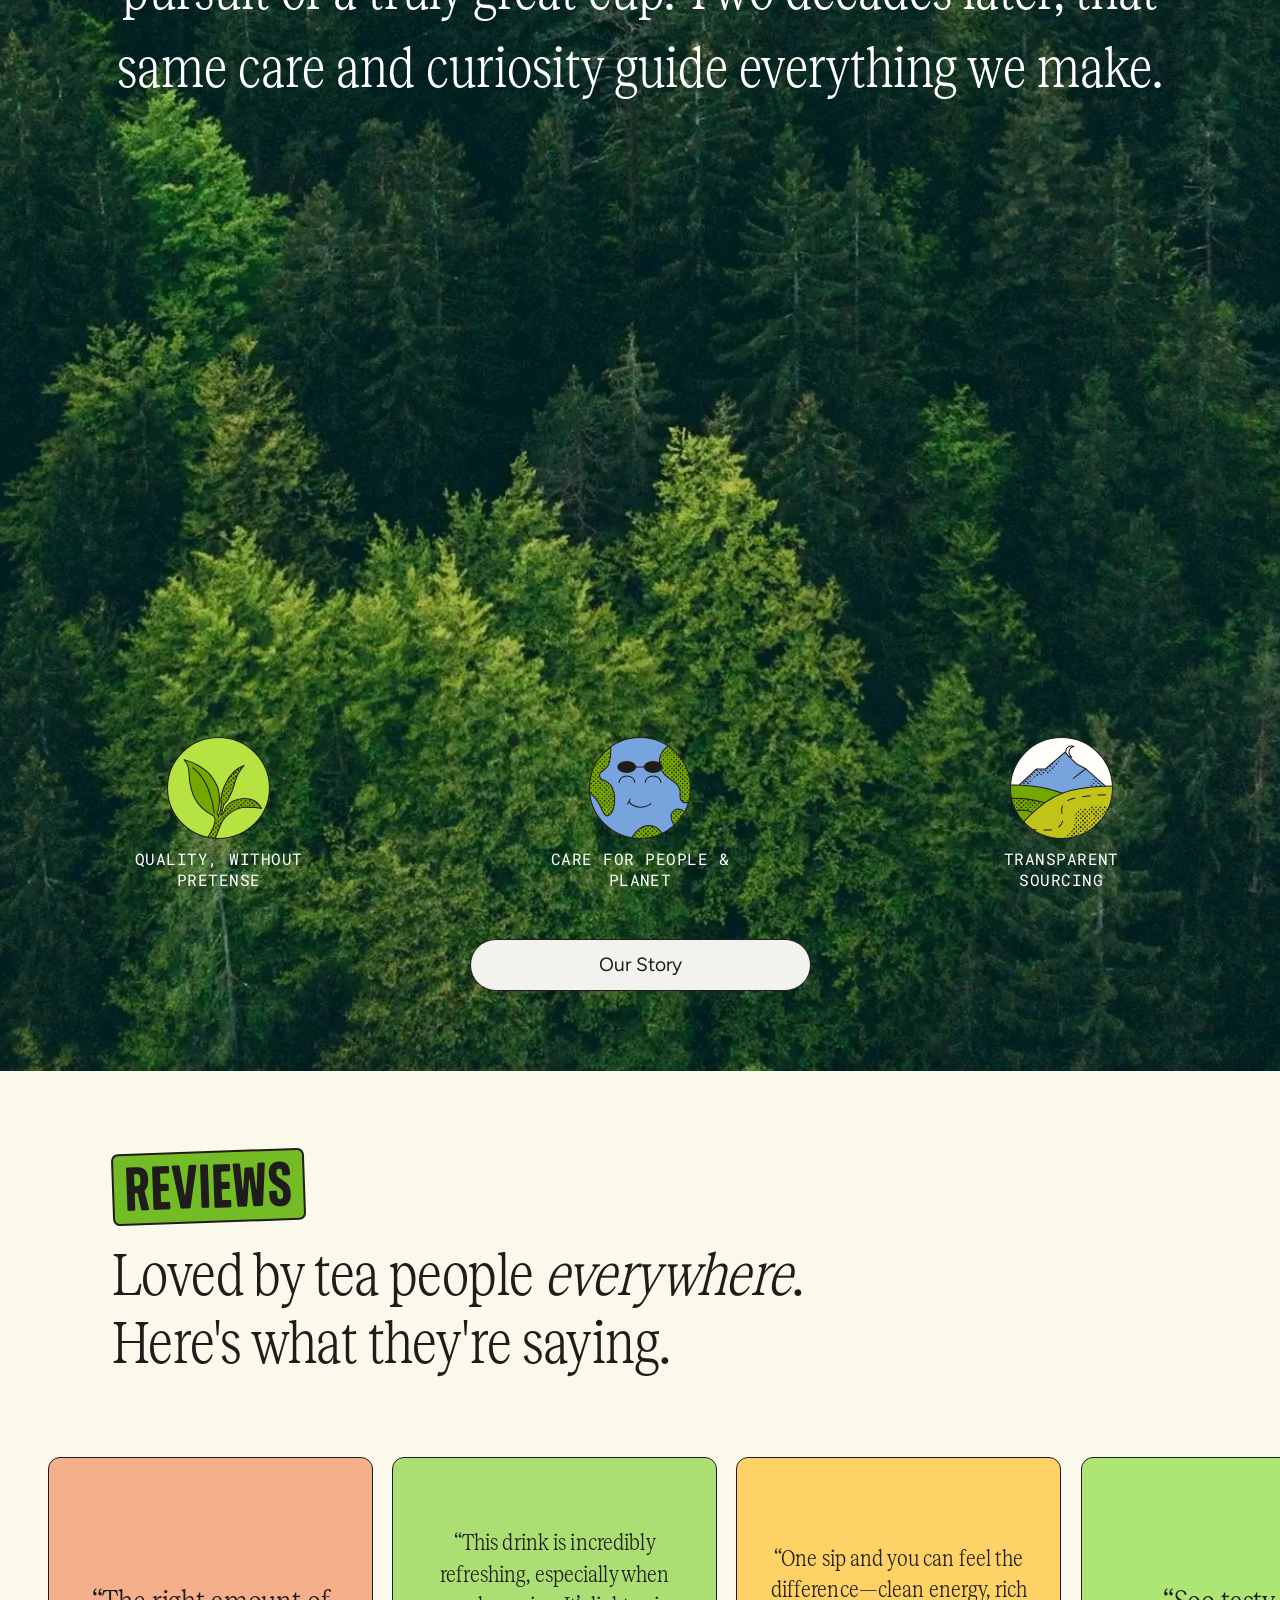
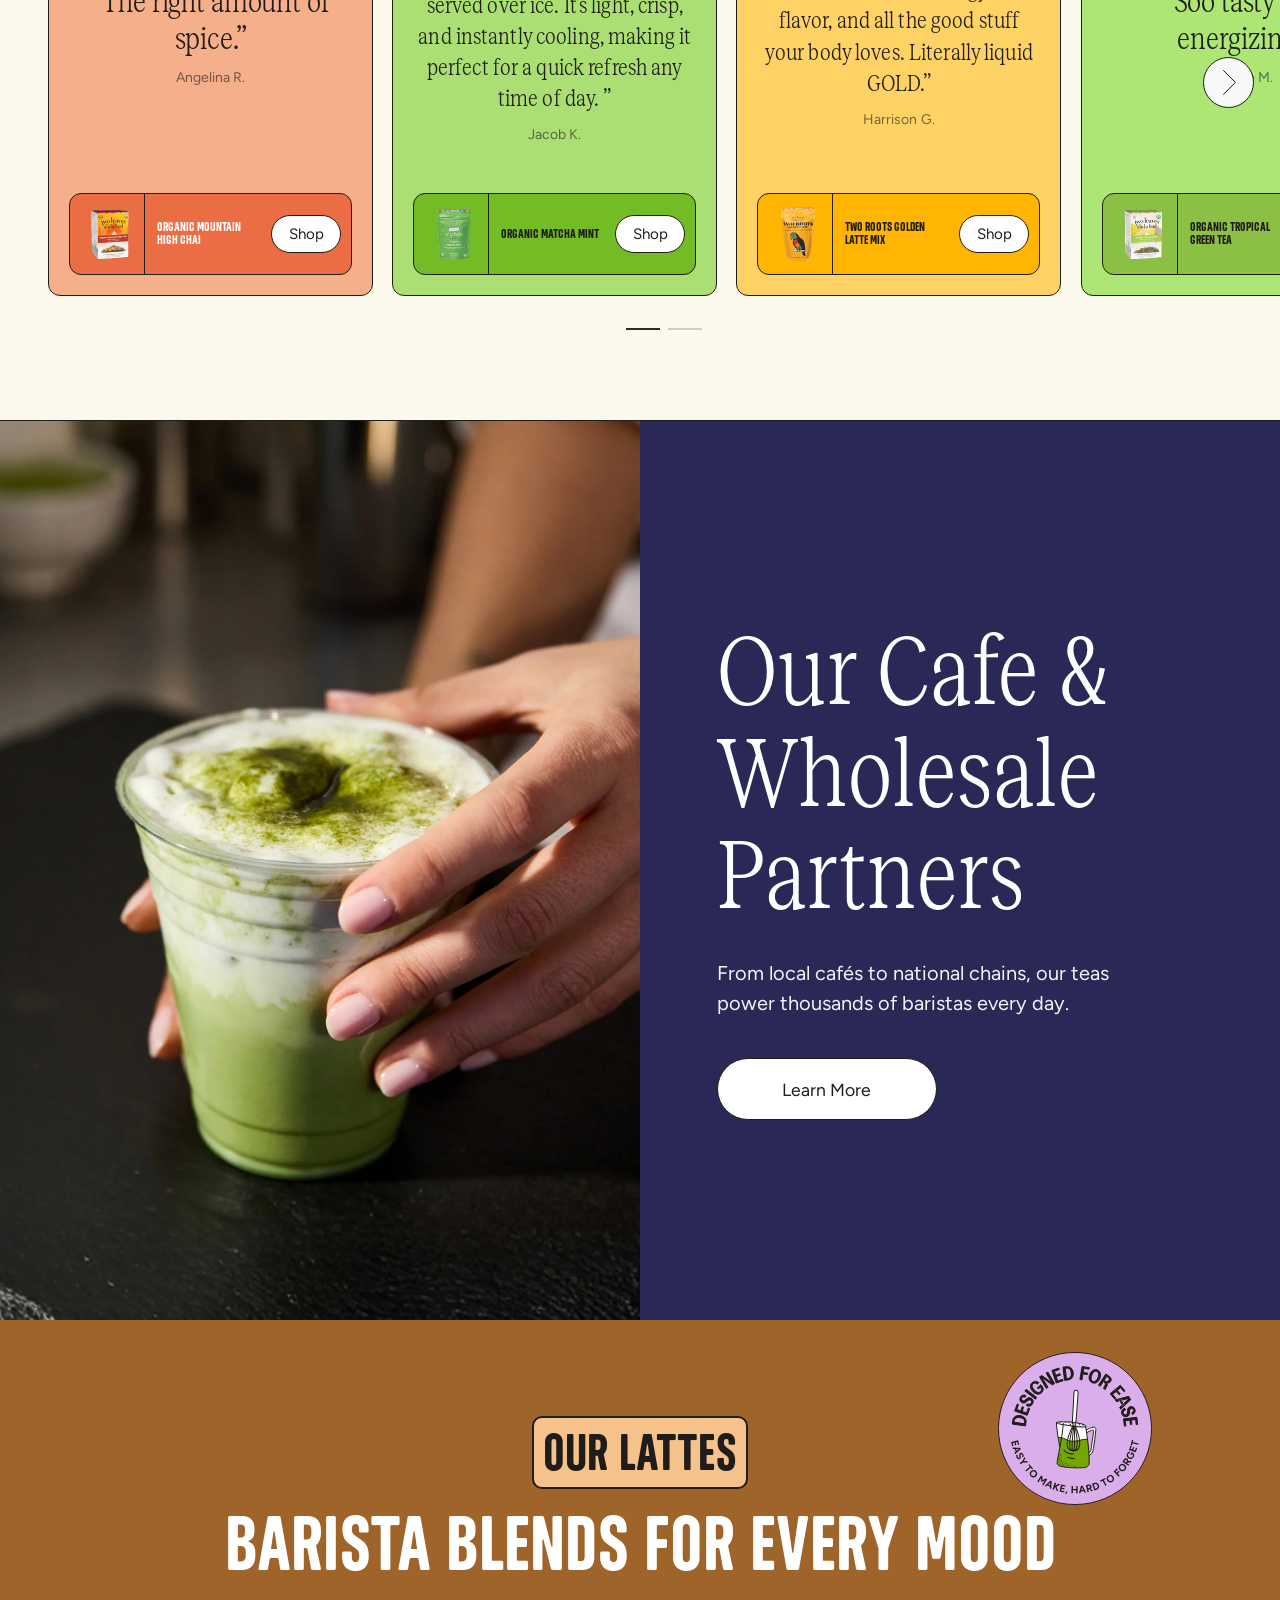
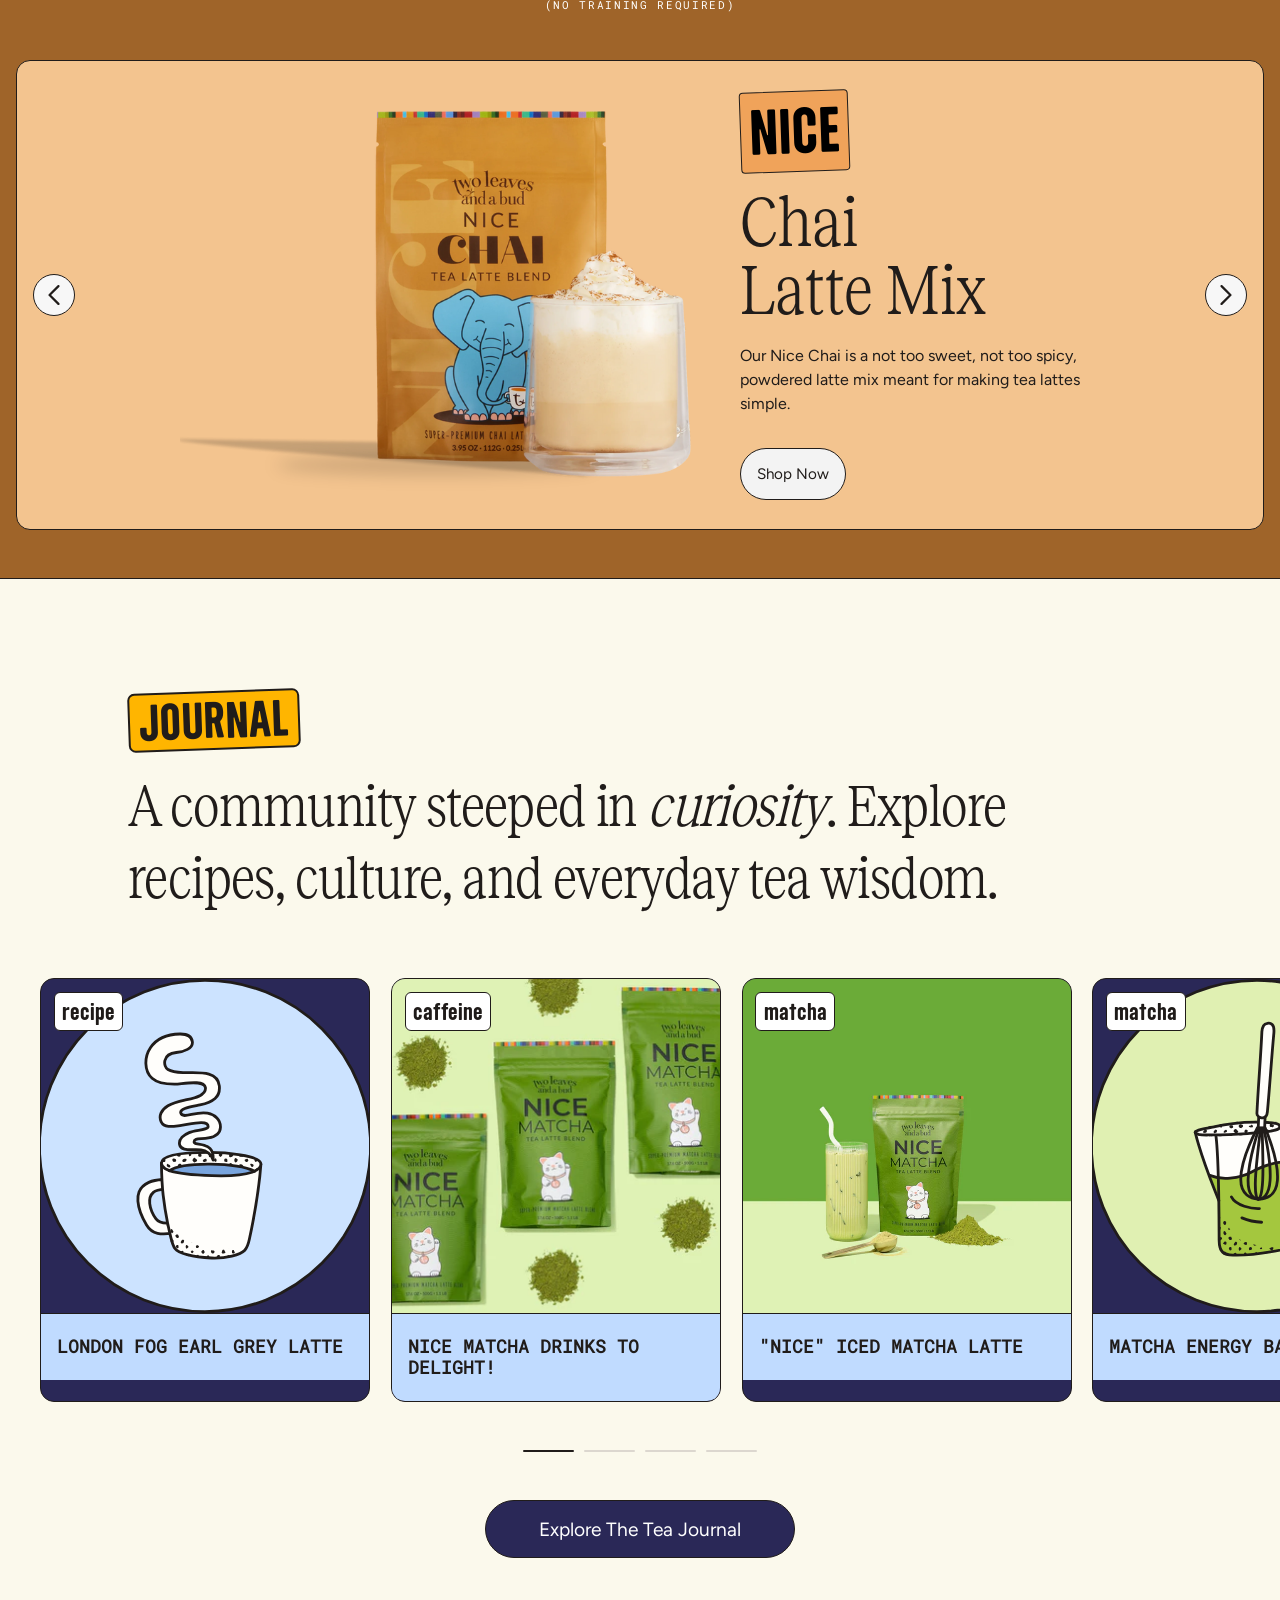
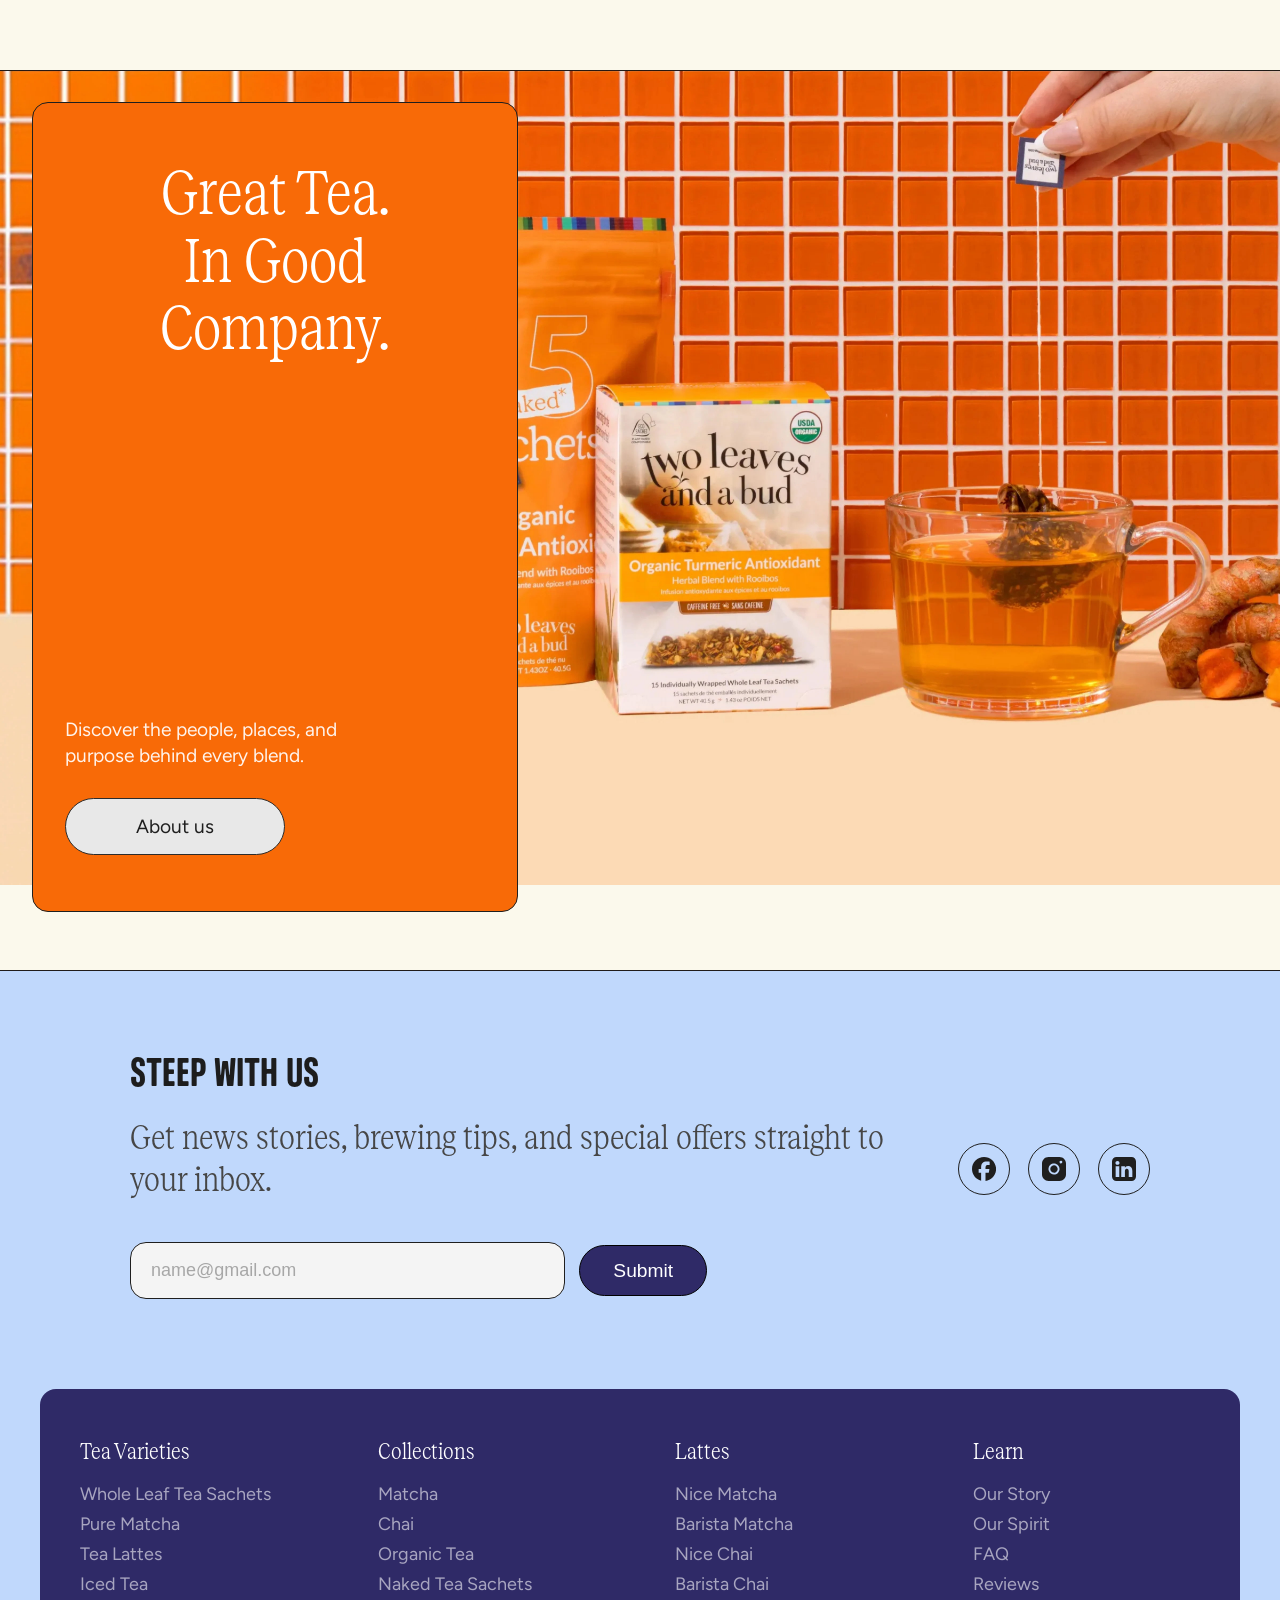
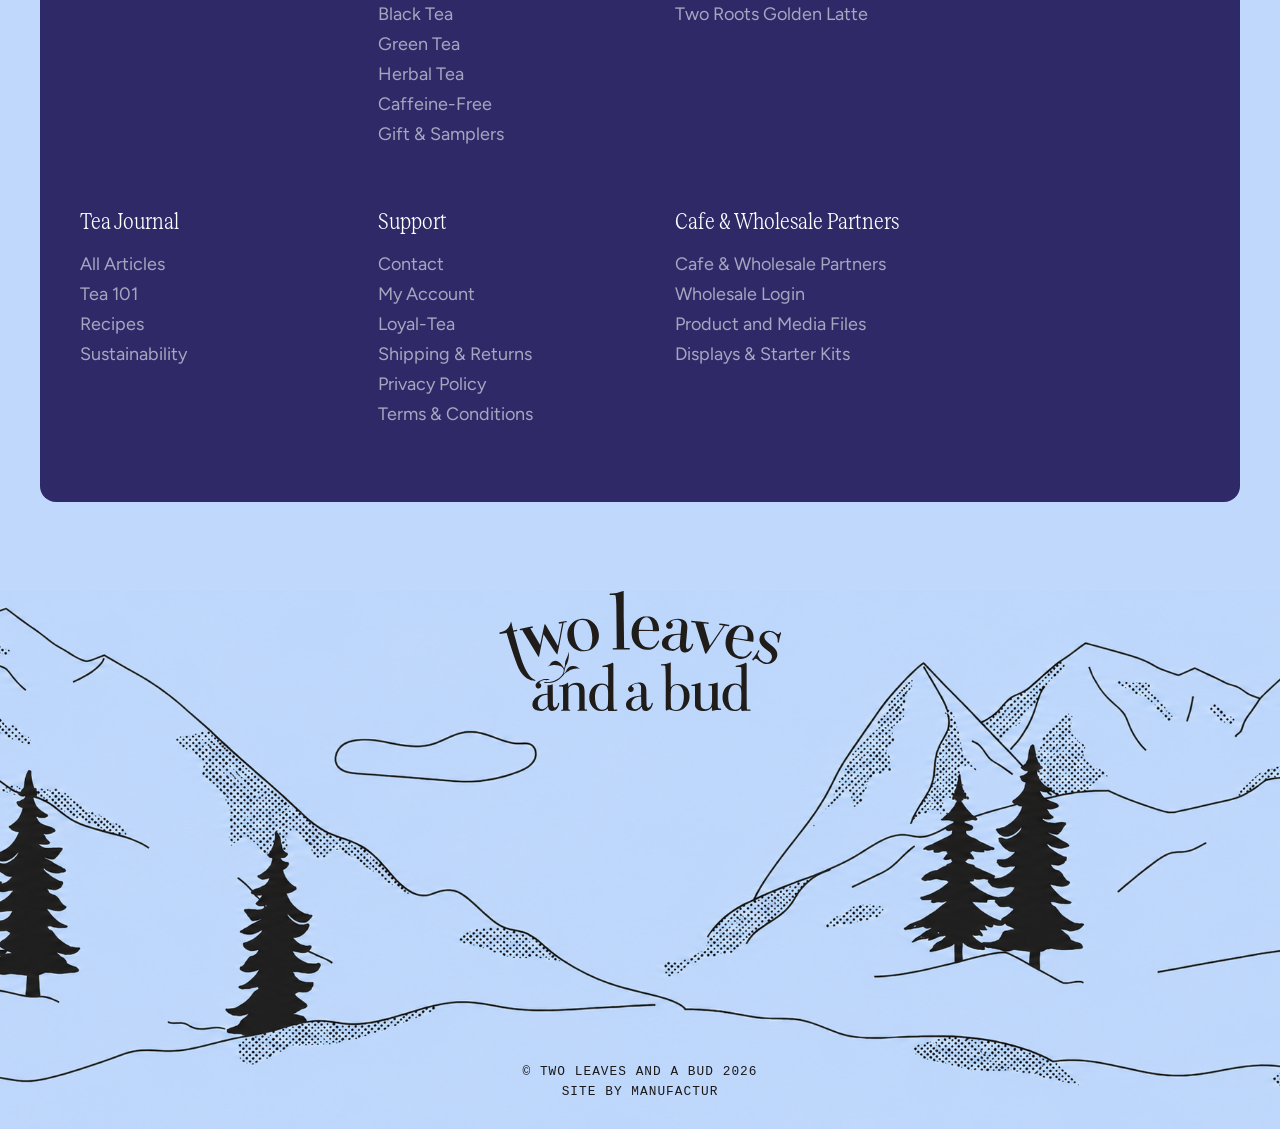
==== commit 7db94b9d: "mobile-first-approach" ====
--- a/index.html
+++ b/index.html
@@ -95,7 +95,7 @@
         <a href="#">Tea Journal</a>
 
         <button class="cart-btn" aria-label="Cart">
-          <svg width="22" height="31" viewBox="0 0 22 31" fill="none" xmlns="http://www.w3.org/2000/svg">
+          <svg width="24" height="35" viewBox="0 0 22 31" fill="none" xmlns="http://www.w3.org/2000/svg">
             <path d="M21.5 10V24.5C21.5 27.5376 19.0376 30 16 30H6C2.96243 30 0.5 27.5376 0.5 24.5V10H21.5Z"
               stroke="#201C1A" />
             <path d="M5 9.5V6.5C5 3.18629 7.68629 0.5 11 0.5C14.3137 0.5 17 3.18629 17 6.5V9.5" stroke="#201C1A" />
@@ -165,7 +165,7 @@
             <span class="product-rating"><img src="./assets/star.svg" alt="" aria-hidden="true"> 4.71 (84)</span>
           </div>
           <img src="./assets/tropical_green.webp" alt="" class="product-packshot" />
-          <button class="quick-add-btn" type="button">+ Add</button>
+          <button class="quick-add-btn" type="button">+ <br> Add</button>
         </div>
         <div class="product-info">
           <h3>Organic Tropical Green Tea</h3>
@@ -181,7 +181,7 @@
             <span class="product-rating"><img src="./assets/star.svg" alt="" aria-hidden="true"> 5 (2)</span>
           </div>
           <img src="./assets/herbal_trio.webp" alt="" class="product-packshot" />
-          <button class="quick-add-btn" type="button">+ Add</button>
+          <button class="quick-add-btn" type="button">+ <br> Add</button>
         </div>
         <div class="product-info">
           <h3>Herbal Tea Trio</h3>
@@ -197,7 +197,7 @@
             <span class="product-rating"><img src="./assets/star.svg" alt="" aria-hidden="true"> 5 (11)</span>
           </div>
           <img src="./assets/peppermint.webp" alt="" class="product-packshot" />
-          <button class="quick-add-btn" type="button">+ Add</button>
+          <button class="quick-add-btn" type="button">+ <br> Add</button>
         </div>
         <div class="product-info">
           <h3>Organic Peppermint - 50 Naked Tea Sachets</h3>
@@ -213,7 +213,7 @@
             <span class="product-rating"><img src="./assets/star.svg" alt="" aria-hidden="true"> 4.85 (41)</span>
           </div>
           <img src="./assets/tea_chest.webp" alt="" class="product-packshot" />
-          <button class="quick-add-btn" type="button">+ Add</button>
+          <button class="quick-add-btn" type="button">+ <br> Add</button>
         </div>
         <div class="product-info">
           <h3>Classic Bamboo Tea Chest</h3>
@@ -230,7 +230,7 @@
             <span class="product-rating"><img src="./assets/star.svg" alt="" aria-hidden="true"> 4.41 (22)</span>
           </div>
           <img src="./assets/Latte_Mix.webp" alt="" class="product-packshot" />
-          <button class="quick-add-btn" type="button">+ Add</button>
+          <button class="quick-add-btn" type="button">+ <br> Add</button>
         </div>
         <div class="product-info">
           <h3>Nice Matcha Tea Latte Mix</h3>
@@ -246,7 +246,7 @@
             <span class="product-rating"><img src="./assets/star.svg" alt="" aria-hidden="true"> 4.24 (17)</span>
           </div>
           <img src="./assets/Latte_Mix_Chai.webp" alt="" class="product-packshot" />
-          <button class="quick-add-btn" type="button">+ Add</button>
+          <button class="quick-add-btn" type="button">+ <br> Add</button>
         </div>
         <div class="product-info">
           <h3>Nice Chai Tea Latte Mix</h3>
@@ -262,7 +262,7 @@
             <span class="product-rating"><img src="./assets/star.svg" alt="" aria-hidden="true"> 4.79 (108)</span>
           </div>
           <img src="./assets/organic_high_mountain_chai_tea_sachet_featured.webp" alt="" class="product-packshot" />
-          <button class="quick-add-btn" type="button">+ Add</button>
+          <button class="quick-add-btn" type="button">+ <br> Add</button>
         </div>
         <div class="product-info">
           <h3>Organic Mountain High Chai Tea</h3>
@@ -278,7 +278,7 @@
             <span class="product-rating"><img src="./assets/star.svg" alt="" aria-hidden="true"> 4.56 (41)</span>
           </div>
           <img src="./assets/Naked_Tea.webp" alt="" class="product-packshot" />
-          <button class="quick-add-btn" type="button">+ Add</button>
+          <button class="quick-add-btn" type="button">+ <br> Add</button>
         </div>
         <div class="product-info">
           <h3>Organic Earl Grey - 50 Naked Tea Sachets</h3>
@@ -294,7 +294,7 @@
             <span class="product-rating"><img src="./assets/star.svg" alt="" aria-hidden="true"> 5 (5)</span>
           </div>
           <img src="./assets/alpine_berry_naked_featured.webp" alt="" class="product-packshot" />
-          <button class="quick-add-btn" type="button">+ Add</button>
+          <button class="quick-add-btn" type="button">+ <br> Add</button>
         </div>
         <div class="product-info">
           <h3>Alpine Berry - 15 Naked Tea Sachets</h3>
--- a/style.css
+++ b/style.css
@@ -1,5 +1,5 @@
 /* ═══════════════════════════════════════════════════════════════
-   TWO LEAVES AND A BUD — style.css
+   TWO LEAVES AND A BUD — style.css  (mobile-first)
    ═══════════════════════════════════════════════════════════════ */
 
 @font-face {
@@ -14,7 +14,6 @@
   font-style: normal;
   font-display: swap;
 }
-
 @font-face {
   font-family: 'Figtree';
   src: url('./assets/figtree.woff2') format('woff2');
@@ -22,10 +21,9 @@
   font-style: normal;
   font-display: swap;
 }
-
 @font-face {
   font-family: 'Midnight';
-  src: url('./assets/midnight-sans.otf') format('woff2');
+  src: url('./assets/midnight-sans.otf') format('opentype');
   font-weight: 300 700;
   font-style: normal;
   font-display: swap;
@@ -34,7 +32,7 @@
 
 /* ── RESET ───────────────────────────── */
 
-* {
+*, *::before, *::after {
   box-sizing: border-box;
   margin: 0;
   padding: 0;
@@ -60,35 +58,38 @@
   padding: 8px 16px;
 }
 
+
+/* ── HEADER ──────────────────────────── */
+
 header {
   background: #ffffff;
   display: flex;
   align-items: center;
   justify-content: space-between;
-  margin: 16px 16px 0 16px;
-  padding: 2.5vw 4.5vw;
+  margin: 16px 16px 0;
+  padding: 1.2rem 1.4rem;
   position: relative;
   z-index: 100;
   border-radius: 12px;
-  border: 1px solid rgb(0, 0, 0);
+  border: 1px solid #000000;
   box-shadow: 0 2px 12px rgba(0, 0, 0, 0.06);
 }
 
-/* Left nav */
-
 .header-left {
   display: flex;
   align-items: center;
   gap: 28px;
 }
+
 .hamburger-menu {
   display: flex;
   flex-direction: column;
   gap: 0.8rem;
   cursor: pointer;
 }
+
 .hamburger-menu span {
-  width: 2.8rem;
+  width: 2.6rem;
   height: 0.08rem;
   background-color: #000000;
   border-radius: 2px;
@@ -97,8 +98,6 @@
 .header-nav-item {
   display: none;
 }
-
-/* Center logo */
 
 .header-logo {
   position: absolute;
@@ -115,8 +114,6 @@
   width: auto;
   display: block;
 }
-
-/* Right links + cart */
 
 .header-right {
   display: flex;
@@ -147,8 +144,8 @@
   color: #000000;
   font-size: 0.8rem;
   font-weight: 700;
-  width: 2.2vw;
-  height: 2.2vw;
+  width: 1.2rem;
+  height: 1.2rem;
   border: 1px solid #201C1A;
   border-radius: 50%;
   display: flex;
@@ -161,21 +158,26 @@
   z-index: 10;
 }
 
-
-/* ── HERO SECTION ────────────────────── */
+.nav-icon,
+.nav-circle {
+  display: none;
+}
+
+
+/* ── HERO ────────────────────────────── */
 
 .hero {
   margin-top: -100px;
   position: relative;
   width: 100%;
   overflow: hidden;
-  height: 92vh;
+  height: 105vh;
   display: flex;
   align-items: flex-end;
   justify-content: center;
   text-align: center;
   background-image: url('./assets/hero_bg_mobile.webp');
-  background-size: 120%;
+  background-size: 150%;
   background-position: top center;
 }
 
@@ -186,20 +188,20 @@
 .hero-content {
   position: relative;
   z-index: 2;
-  padding: 5vw 2vw;
+  padding: 3rem 1rem;
 }
 
 .hero-headline {
   font-family: 'Reckless', Georgia, 'Times New Roman', serif;
-  font-size: clamp(52px, 8vw, 120px);
-  font-weight: 300;
+  font-size: clamp(52px, 4rem, 120px);
+  font-weight: 200;
   color: #ffffff;
   margin-bottom: 20px;
 }
 
 .hero-subtext {
   font-family: 'Figtree', 'Helvetica Neue', Arial, sans-serif;
-  font-size: 1.2rem;
+  font-size: 1.1rem;
   font-weight: 300;
   color: #ffffff;
   margin-bottom: 1rem;
@@ -213,7 +215,7 @@
   font-size: 1.2rem;
   font-weight: 400;
   letter-spacing: 0.04em;
-  padding: 0.8rem 18rem;
+  padding: 1rem 7rem;
   border-radius: 100px;
   text-decoration: none;
   border: 1px solid #201c1a;
@@ -223,42 +225,37 @@
 
 .hero-cta:hover {
   color: #000000;
-  background-color: white;
-  border: 1px solid #201c1a;
+  background-color: #ffffff;
 }
 
 .drop-down {
   position: absolute;
-  bottom: 1rem;
+  bottom: -100px;
   right: 0;
   transform: translateX(-50%);
   z-index: 20;
-}
-
-.drop-down:hover {
   cursor: pointer;
 }
 
 
-/* ── INTRO / TAGLINE + BEST SELLERS SECTION ── */
+/* ── INTRO / TAGLINE + BEST SELLERS ──── */
 
 .intro-section {
   display: flex;
   flex-direction: column;
   align-items: center;
   justify-content: center;
-  padding: 10vw 6rem 5vw 5vw;
-  gap: 5rem;
+  padding: 6rem 2rem 5vw;
+  gap: 3rem;
 }
 
 .intro-tagline {
   font-family: 'Reckless', Georgia, serif;
-  font-size: clamp(28px, 4vw, 90px);
-  font-weight: 400;
+  font-size: clamp(28px, 2.2rem, 90px);
+  font-weight: 200;
   color: #201c1a;
   text-align: center;
   line-height: 1.2;
-  max-width: 45vw;
 }
 
 .intro-tagline em {
@@ -269,8 +266,8 @@
   display: inline-block;
   background-color: #DAAEEA;
   color: #201c1a;
-  font-family: 'Midnight';
-  font-size: clamp(20px, 4.5vw, 80px);
+  font-family: 'Midnight', sans-serif;
+  font-size: clamp(20px, 2.4rem, 80px);
   font-weight: 900;
   text-transform: uppercase;
   padding: 0 0.5rem;
@@ -281,21 +278,29 @@
 }
 
 
-/* ── PRODUCT SHOWCASE ─────────────────────── */
+/* ── PRODUCT SHOWCASE ──────────────────  */
 
 .products-showcase {
-  padding: 0 0 3rem 2.5rem;
+  padding: 0 0 3rem 1.4rem;
   max-width: 100%;
   overflow-x: auto;
   overflow-y: hidden;
+  scrollbar-width: none;
+}
+
+.products-showcase::-webkit-scrollbar {
+  height: 8px;
+}
+
+.products-showcase::-webkit-scrollbar-thumb {
+  background: #b7b1a8;
+  border-radius: 999px;
 }
 
 .products-grid {
-  margin: 0 auto;
   display: grid;
   grid-template-columns: repeat(12, 1fr);
   gap: 1.4rem;
-  width: 100%;
   min-width: 2400px;
   overscroll-behavior-x: contain;
   scroll-snap-type: x proximity;
@@ -303,15 +308,24 @@
   scrollbar-width: none;
 }
 
+.products-grid::-webkit-scrollbar {
+  height: 8px;
+}
+
+.products-grid::-webkit-scrollbar-thumb {
+  background: #b7b1a8;
+  border-radius: 999px;
+}
+
 .product-card {
   scroll-snap-align: start;
-  min-width: 38vw;
+  min-width: 18rem;
 }
 
 .product-media {
   border: 1px solid #201c1a;
   border-radius: 8px;
-  height: 45vw;
+  height: 20rem;
   position: relative;
   padding: 0.75rem;
   display: flex;
@@ -320,12 +334,12 @@
   overflow: hidden;
 }
 
-.tone-green { background: #C1EE91; }
+.tone-green  { background: #C1EE91; }
 .tone-yellow { background: #FFD885; }
-.tone-mint { background: #B1E8C1; }
-.tone-blue { background: #C2E4F8; }
-.tone-peach { background: #f2cfbf; }
-.tone-sky { background: #9fcfeb; }
+.tone-mint   { background: #B1E8C1; }
+.tone-blue   { background: #C2E4F8; }
+.tone-peach  { background: #f2cfbf; }
+.tone-sky    { background: #9fcfeb; }
 
 .product-top-row {
   position: absolute;
@@ -342,10 +356,10 @@
   background: #f8f8f8;
   border: 1px solid #201c1a;
   border-radius: 8px;
-  padding: 0.1rem 0.35rem;
+  padding: 0.15rem 0.4rem;
   text-transform: uppercase;
-  font-family: 'Midnight';
-  font-size: 1.4rem;
+  font-family: 'Midnight', sans-serif;
+  font-size: clamp(10px, 2.4rem, 18px);
   font-weight: 600;
   letter-spacing: 0.02em;
 }
@@ -360,8 +374,8 @@
 }
 
 .product-rating img {
-  width: 1vw;
-  height: 1vw;
+  width: 3.5vw;
+  height: 3.5vw;
   display: block;
 }
 
@@ -376,16 +390,15 @@
   position: absolute;
   right: 0.45rem;
   bottom: 0.45rem;
-  width: 1.2vw;
-  height: 1.2vw;
   border-radius: 10px;
   border: 1px solid #201c1a;
   background: #f8f8f8;
   color: #201c1a;
   font-family: 'Figtree', sans-serif;
   font-size: 1rem;
-  padding: 1.4rem;
-  display: flex;
+  padding: 0.4rem 0.6rem;
+  display: flex;
+  flex-direction: column;
   align-items: center;
   justify-content: center;
   cursor: pointer;
@@ -399,9 +412,9 @@
 .product-info h3 {
   font-family: 'Reckless', Georgia, serif;
   font-weight: 200;
-  font-size: clamp(10px, 2.6vw, 86px);
-  line-height: 0.96;
-  margin-bottom: 1rem;
+  font-size: clamp(14px, 1.6rem, 86px);
+  line-height: 1.0;
+  margin-bottom: 1.4rem;
 }
 
 .product-price {
@@ -444,22 +457,16 @@
   text-decoration: none;
   font-family: 'Figtree', sans-serif;
   font-size: 1.2rem;
-  padding: 0.9rem 3.2rem;
+  padding: 0.9rem 4.2rem;
   border-radius: 999px;
   border: 1px solid #201c1a;
-  transition: background 0.2s ease, transform 0.15s ease;
+  transition: background 0.2s ease;
 }
 
 .products-cta:hover {
   color: #000000;
-  background-color: white;
-  border: 1px solid #201c1a;
-}
-
-.products-grid::-webkit-scrollbar { height: 8px; }
-.products-grid::-webkit-scrollbar-thumb { background: #b7b1a8; border-radius: 999px; }
-.products-showcase::-webkit-scrollbar { height: 8px; }
-.products-showcase::-webkit-scrollbar-thumb { background: #b7b1a8; border-radius: 999px; }
+  background-color: #ffffff;
+}
 
 .fixed-right-arrow {
   position: sticky;
@@ -490,11 +497,11 @@
 }
 
 
-/* ── DISCOVER SEARCH SECTION ───────────────────────────── */
+/* ── DISCOVER SEARCH ───────────────────  */
 
 .discover-search-section {
   border-top: 1.5px solid #2a2a2a;
-  padding: 4rem 2rem 2rem 0;
+  padding: 4rem 0 2rem;
   margin-top: 6rem;
 }
 
@@ -509,7 +516,7 @@
   background: #f07a34;
   color: #201c1a;
   font-family: 'Midnight', 'Roboto Mono', sans-serif;
-  font-size: clamp(20px, 4.5vw, 80px);
+  font-size: clamp(20px, 3rem, 80px);
   font-weight: 900;
   text-transform: uppercase;
   padding: 0.25rem 0.5rem 0.1rem;
@@ -523,11 +530,11 @@
 .discover-heading {
   font-family: 'Reckless', Georgia, serif;
   color: #201c1a;
-  font-size: clamp(54px, 5.2vw, 86px);
-  line-height: 1.02;
+  font-size: clamp(28px, 7vw, 86px);
+  line-height: 1.1;
   font-weight: 400;
   letter-spacing: -0.01em;
-  margin: 0 0 2.8rem;
+  margin: 0 0 2rem;
 }
 
 .discover-heading em {
@@ -535,14 +542,14 @@
 }
 
 .discover-input {
-  width: min(460px, 100%);
-  height: 82px;
+  width: 100%;
+  height: 58px;
   border: 1.5px solid #8f8d86;
-  border-radius: 16px;
+  border-radius: 14px;
   background: transparent;
-  padding: 0 1.8rem;
+  padding: 0 1.2rem;
   font-family: 'Reckless', Georgia, serif;
-  font-size: clamp(42px, 3.6vw, 64px);
+  font-size: clamp(22px, 5vw, 64px);
   color: #201c1a;
   outline: none;
 }
@@ -551,16 +558,13 @@
   color: #8e8c85;
 }
 
-/* ── VIBE EXPLORE SECTION ───────────────────────────── */
+
+/* ── VIBE EXPLORE ──────────────────────  */
 
 .vibe-explore-inner {
   width: min(100%, 1180px);
   margin: 0 auto;
   padding: 0 2rem;
-}
-
-.vibe-input::placeholder {
-  color: #8e8c85;
 }
 
 .vibe-label {
@@ -576,6 +580,7 @@
   flex-wrap: wrap;
   gap: 0.55rem;
   max-width: 1060px;
+  margin-bottom: 6rem;
 }
 
 .vibe-chip {
@@ -584,17 +589,18 @@
   background: #d9e5f4;
   color: #272522;
   font-family: 'Reckless', Georgia, serif;
-  font-size: clamp(20px, 4vw, 90px);
+  font-size: clamp(14px, 2.4rem, 90px);
   line-height: 1;
-  padding: 0.5rem 0.6rem;
+  padding: 0.45rem 0.7rem;
   cursor: pointer;
-}
-
-
-/* ── FOREST VALUES SECTION ───────────────────────────── */
+  white-space: nowrap;
+}
+
+
+/* ── FOREST VALUES ─────────────────────  */
 
 .forest-values-section {
-  margin-top: 4rem;
+  margin-top: 0;
   display: flex;
   justify-content: center;
   align-items: center;
@@ -606,47 +612,46 @@
   position: absolute;
   inset: 0;
   width: 100%;
-  height: 140vh;
+  height: 100%;
   object-fit: cover;
   z-index: 0;
 }
 
 .tea-kettle {
   position: absolute;
-  top: -2rem;
+  top: -4rem;
   right: 0;
-  transform: translateX(-50%);
   z-index: 999;
 }
 
 .tea-kettle img {
-  width: 16vw;
-  height: 16vw;
+  width: 8rem;
+  height: 8rem;
   object-fit: contain;
 }
 
 .Our-origins-badge {
   position: absolute;
-  top: 12rem;
+  top: 8rem;
   left: 50%;
   transform: translateX(-50%) rotate(-2deg);
   z-index: 3;
   background-color: #A2C9FC;
   color: #201c1a;
   font-family: 'Midnight', 'Roboto Mono', sans-serif;
-  font-size: clamp(20px, 4.5vw, 80px);
+  font-size: clamp(14px, 2.5rem, 80px);
   font-weight: 900;
   line-height: 1;
   text-transform: uppercase;
   border-radius: 8px;
-  padding: 0.35rem 1rem;
+  padding: 0.3rem 0.8rem;
   border: 1px solid #201c1a;
   white-space: nowrap;
 }
 
 .forest-heading {
   position: absolute;
-  top: 28%;
+  top: 35%;
   left: 50%;
   transform: translate(-50%, -50%);
   z-index: 2;
@@ -658,7 +663,7 @@
 .forest-heading h1 {
   margin: 0;
   font-family: 'Midnight', Georgia, serif;
-  font-size: clamp(72px, 12vw, 220px);
+  font-size: clamp(48px, 6rem, 220px);
   color: #ffffff;
   text-transform: uppercase;
   letter-spacing: 0.02em;
@@ -667,50 +672,49 @@
 
 .forest-para {
   position: absolute;
-  top: 48%;
+  top: 60%;
   left: 50%;
   transform: translate(-50%, -50%);
   z-index: 2;
-  width: 90%;
+  width: 88%;
   text-align: center;
 }
 
 .forest-para p {
   margin: 0;
-  font-family: 'Reckless', serif !important;
+  font-family: 'Reckless', serif;
   font-weight: 200;
-  font-size: clamp(14px, 4vw, 220px);
-  justify-self: center;
-  align-self: center;
-  max-width: 45vw;
-  line-height: 1.3;
+  font-size: clamp(14px, 1.8rem, 220px);
+  line-height: 1.35;
   color: #ffffff;
 }
 
 .forest-values-overlay {
   position: absolute;
-  bottom: 5rem;
+  bottom: 3rem;
+  left: 0;
+  right: 0;
   display: flex;
   flex-direction: column;
   align-items: center;
-  justify-content: space-between;
-  padding: 2.8rem 1.5rem 2.2rem;
+  gap: 2rem;
+  padding: 0 1rem;
 }
 
 .forest-values-title {
   font-family: 'Midnight', Georgia, serif;
-  font-size: clamp(32px, 4vw, 58px);
+  font-size: clamp(18px, 4vw, 58px);
   color: #f8f6ed;
   text-align: center;
-  line-height: 1.08;
+  line-height: 1.1;
   max-width: 980px;
 }
 
 .forest-values-grid {
-  width: min(100%, 760px);
+  width: 100%;
   display: grid;
-  grid-template-columns: repeat(3, minmax(0, 1fr));
-  gap: 2.6rem;
+  grid-template-columns: repeat(3, 1fr);
+  gap: 1rem;
   align-items: start;
 }
 
@@ -718,21 +722,25 @@
   display: flex;
   flex-direction: column;
   align-items: center;
-  margin-bottom: 8rem;
+  margin-bottom: 0;
 }
 
 .forest-value-item img {
-  width: 12vw;
-  height: 12vw;
+  width: 18vw;
+  height: 18vw;
   object-fit: contain;
-  margin-bottom: 1rem;
+  margin-bottom: 0.6rem;
 }
 
 .forest-value-item p {
-  font-family: 'Rackless', monospace;
+  font-family: 'Figtree', sans-serif;
   text-align: center;
-  color: #f3f2ef;
-  font-size: 1rem;
+  color: #ffffff;
+  font-size: clamp(9px, 2rem, 14px);
+  text-transform: uppercase;
+  font-family: 'Roboto Mono', monospace;
+  letter-spacing: 0.03em;
+  line-height: 1.3;
 }
 
 .forest-story-btn {
@@ -744,24 +752,23 @@
   border: 1px solid #201c1a;
   border-radius: 999px;
   font-size: 1.2rem;
-  padding: 0.8rem 18rem;
-  transition: background 0.2s ease, transform 0.15s ease;
+  padding: 0.85rem 8rem;
+  transition: background 0.2s ease;
 }
 
 .forest-story-btn:hover {
   color: #ffffff;
   background-color: #2A2857;
-  border: 1px solid #201c1a;
-}
-
-
-/* ── REVIEWS SECTION ── */
+}
+
+
+/* ── REVIEWS ───────────────────────────  */
 
 .reviews-intro-section {
   display: flex;
   flex-direction: column;
   align-items: flex-start;
-  padding: 5rem 4rem 2.5rem 2rem;
+  padding: 5rem 2rem 2.5rem;
   background: #FBF9EC;
 }
 
@@ -770,10 +777,10 @@
   background-color: #73BC25;
   color: #201c1a;
   font-family: 'Midnight', 'Roboto Mono', sans-serif;
-  font-size: clamp(18px, 4vw, 62px);
+  font-size: clamp(22px, 33rem, 62px);
   font-weight: 900;
   text-transform: uppercase;
-  padding: 0.15rem 0.55rem 0.1rem;
+  padding: 0.2rem 0.65rem 0.15rem;
   margin-bottom: 1.2rem;
   border-radius: 7px;
   border: 2px solid #201c1a;
@@ -810,7 +817,6 @@
   flex-direction: column;
   align-items: flex-start;
   justify-content: flex-start;
-  min-height: 100%;
   border: 1px solid #201c1a;
   border-radius: 0.75rem;
   overflow: hidden;
@@ -829,7 +835,7 @@
 .review-quote-area {
   width: 100%;
   min-height: 18.125rem;
-  aspect-ratio: 260/290;
+  aspect-ratio: 260 / 290;
   display: flex;
   flex-direction: column;
   align-items: center;
@@ -871,7 +877,6 @@
   flex-direction: row;
   align-items: stretch;
   width: 100%;
-  height: auto;
   border: 1px solid #201c1a;
   border-radius: 0.75rem;
   overflow: hidden;
@@ -895,10 +900,9 @@
 }
 
 .review-product-image-box img {
-  aspect-ratio: 60/60;
+  aspect-ratio: 1;
   min-width: 3.75rem;
   max-width: 3.75rem;
-  object-position: center;
   object-fit: contain;
   display: block;
 }
@@ -924,7 +928,7 @@
   flex: 1;
 }
 
-.rv-dark-text { color: #201c1a; }
+.rv-dark-text  { color: #201c1a; }
 .rv-light-text { color: #ffffff; }
 
 .rv-peach-banner .review-product-name,
@@ -948,13 +952,11 @@
   color: #201c1a;
   cursor: pointer;
   text-decoration: none;
-  transition: all 0.3s cubic-bezier(.5,0,0,1);
+  transition: transform 0.3s cubic-bezier(.5, 0, 0, 1);
   box-sizing: border-box;
 }
 
 .review-shop-btn:hover {
-  background: #ffffff !important;
-  color: #201c1a !important;
   transform: scale(0.95);
 }
 
@@ -963,8 +965,8 @@
   right: 2.5vw;
   top: 50%;
   transform: translateY(-50%);
-  width: clamp(44px, 4vw, 64px);
-  height: clamp(44px, 4vw, 64px);
+  width: clamp(44px, 3rem, 94px);
+  height: clamp(44px, 3rem, 94px);
   border-radius: 50%;
   border: 1.5px solid #201c1a;
   background: #f8f6ed;
@@ -974,14 +976,14 @@
   justify-content: center;
   cursor: pointer;
   z-index: 10;
-  box-shadow: 0 2px 12px rgba(0,0,0,0.10);
+  box-shadow: 0 2px 12px rgba(0, 0, 0, 0.10);
   transition: background 0.18s ease, color 0.18s ease, box-shadow 0.18s ease;
 }
 
 .reviews-scroll-arrow:hover {
   background: #201c1a;
   color: #ffffff;
-  box-shadow: 0 4px 18px rgba(0,0,0,0.18);
+  box-shadow: 0 4px 18px rgba(0, 0, 0, 0.18);
 }
 
 .reviews-scroll-arrow svg {
@@ -993,7 +995,7 @@
 }
 
 
-/* ── CAFE SECTION ── */
+/* ── CAFE ──────────────────────────────  */
 
 .cafe-section {
   width: 100%;
@@ -1027,7 +1029,6 @@
   font-weight: 300;
   line-height: 1.02;
   margin-bottom: 2rem;
-  text-transform: none;
   letter-spacing: 1px;
 }
 
@@ -1037,7 +1038,6 @@
   max-width: 80vw;
   line-height: 1.5;
   margin-bottom: 2.5rem;
-  color: #ffffff;
   opacity: 0.95;
 }
 
@@ -1062,12 +1062,11 @@
 .btn:hover {
   background: #2a2857;
   color: #ffffff;
-  border-color: #000000;
   transform: scale(0.98);
 }
 
 
-/* ── BARISTA SECTION ── */
+/* ── BARISTA ───────────────────────────  */
 
 .barista-section {
   background: #9F6429;
@@ -1088,13 +1087,13 @@
   border: 2px solid #201c1a;
   border-radius: 10px;
   padding: 0.2rem 0.55rem;
-  font-family: 'Midnight';
+  font-family: 'Midnight', sans-serif;
   font-size: clamp(18px, 4vw, 84px);
   margin-bottom: 1.2rem;
 }
 
 .barista-heading {
-  font-family: 'Midnight';
+  font-family: 'Midnight', sans-serif;
   font-size: clamp(42px, 6vw, 90px);
   line-height: 0.95;
   color: #fff;
@@ -1102,7 +1101,7 @@
 }
 
 .barista-subheading {
-  font-family: 'Roboto Mono';
+  font-family: 'Roboto Mono', monospace;
   color: #fff;
   font-size: 0.7rem;
   letter-spacing: 0.15em;
@@ -1120,14 +1119,13 @@
   background: #F3C48F;
   border: 1px solid #201c1a;
   border-radius: 14px;
-  min-height: 100vw;
   display: flex;
   flex-direction: column;
   align-items: center;
   justify-content: center;
-  gap: 5rem;
+  gap: 3rem;
   position: relative;
-  padding: 3rem 6rem;
+  padding: 3rem 4rem;
 }
 
 .barista-arrow {
@@ -1140,7 +1138,6 @@
   border: 1px solid #201c1a;
   background: #f7f7f7;
   color: #201c1a;
-  font-size: 28px;
   cursor: pointer;
   display: flex;
   align-items: center;
@@ -1153,16 +1150,17 @@
   color: #fff;
 }
 
-.barista-arrow.left { left: 1.6rem; }
-.barista-arrow.right { right: 1.6rem; }
-
-.barista-product-image {
-  position: relative;
-}
+.barista-arrow svg {
+  width: 12px;
+  height: 20px;
+}
+
+.barista-arrow.left  { left: 1rem; }
+.barista-arrow.right { right: 1rem; }
 
 .barista-product-image img {
-  width: 90vw;
-  z-index: 2;
+  width: 80vw;
+  display: block;
 }
 
 .barista-product-content {
@@ -1179,14 +1177,14 @@
   border: 1px solid #201c1a;
   border-radius: 4px;
   padding: 0.02rem 0.5rem;
-  font-family: 'Midnight';
+  font-family: 'Midnight', sans-serif;
   font-size: 3rem;
   margin-bottom: 1rem;
   transform: rotate(-2deg);
 }
 
 .barista-product-content h3 {
-  font-family: 'Reckless';
+  font-family: 'Reckless', Georgia, serif;
   font-size: 3rem;
   line-height: 0.95;
   font-weight: 300;
@@ -1195,7 +1193,7 @@
 }
 
 .barista-product-content p {
-  font-family: 'Figtree';
+  font-family: 'Figtree', sans-serif;
   font-size: 1rem;
   line-height: 1.5;
   color: #201c1a;
@@ -1206,32 +1204,26 @@
   border-radius: 999px;
   border: 1px solid #201c1a;
   min-width: 30vw;
-  padding: 1rem 0;
+  padding: 1rem;
   background: #f3f3f3;
   color: #201c1a;
   display: flex;
   align-items: center;
   justify-content: center;
   text-decoration: none;
-  font-family: 'Figtree';
+  font-family: 'Figtree', sans-serif;
   font-size: 0.95rem;
   transition: 0.25s ease;
-}
-
-.barista-arrow svg {
-  width: 12px;
-  height: 20px;
 }
 
 .barista-btn:hover {
   background-color: #2a2857;
   color: #ffffff;
-  border-color: #000000;
   transform: scale(0.98);
 }
 
 
-/* ── TEA JOURNAL SECTION ── */
+/* ── TEA JOURNAL ───────────────────────  */
 
 .journal-section {
   background: #FBF9EC;
@@ -1245,7 +1237,7 @@
   display: flex;
   flex-direction: column;
   align-items: flex-start;
-  margin-bottom: 6rem;
+  margin-bottom: 4rem;
   margin-left: 2rem;
 }
 
@@ -1267,7 +1259,7 @@
 
 .journal-heading {
   font-family: 'Reckless', Georgia, serif;
-  font-size: clamp(32px, 5.2vw, 60px);
+  font-size: clamp(28px, 5.2vw, 60px);
   font-weight: 300;
   line-height: 1.2;
   margin: 0;
@@ -1298,7 +1290,7 @@
 }
 
 .journal-card {
-  width: 330px;
+  width: 300px;
   border: 1px solid #201c1a;
   border-radius: 14px;
   overflow: hidden;
@@ -1308,7 +1300,7 @@
 
 .journal-card-media {
   position: relative;
-  height: 335px;
+  height: 300px;
   overflow: hidden;
   border-bottom: 1px solid #201c1a;
 }
@@ -1328,54 +1320,23 @@
   border: 1px solid #201c1a;
   border-radius: 6px;
   padding: 0.25rem 0.45rem;
-  font-family: 'Midnight';
+  font-family: 'Midnight', sans-serif;
   font-size: 1.5rem;
   z-index: 2;
 }
 
 .journal-card-info {
   padding: 1.4rem 1rem;
-  height: 100%;
   background-color: #C0DBFF;
 }
 
 .journal-card-title {
-  font-family: 'Roboto Mono';
-  font-size: 1.2rem;
+  font-family: 'Roboto Mono', monospace;
+  font-size: 1.1rem;
   line-height: 1.2;
   text-transform: uppercase;
   color: #201c1a;
 }
-
-.journal-footer {
-  margin-top: 3rem;
-  display: flex;
-  justify-content: center;
-}
-
-.journal-cta-btn {
-  width: 310px;
-  height: 58px;
-  border-radius: 999px;
-  background: #2A2857;
-  color: #fff;
-  display: flex;
-  align-items: center;
-  justify-content: center;
-  text-decoration: none;
-  font-family: 'Figtree';
-  font-size: 1.2rem;
-  transition: 0.25s ease;
-}
-
-.journal-cta-btn:hover {
-  background-color: #ffffff;
-  color: #050020;
-  border-color: #000000;
-  transform: scale(0.98);
-}
-
-/* ── JOURNAL PAGINATION LINES ── */
 
 .journal-nav {
   margin: 3rem 0 1rem;
@@ -1403,99 +1364,115 @@
   background: #bab4ab;
 }
 
-
-/* ── TEA BANNER SECTION ── */
+.journal-footer {
+  margin-top: 3rem;
+  display: flex;
+  justify-content: center;
+}
+
+.journal-cta-btn {
+  width: 310px;
+  height: 58px;
+  border-radius: 999px;
+  background: #2A2857;
+  color: #fff;
+  display: flex;
+  align-items: center;
+  justify-content: center;
+  text-decoration: none;
+  font-family: 'Figtree', sans-serif;
+  font-size: 1.2rem;
+  transition: 0.25s ease;
+}
+
+.journal-cta-btn:hover {
+  background-color: #ffffff;
+  color: #050020;
+  transform: scale(0.98);
+}
+
+
+/* ── TEA BANNER ────────────────────────  */
 
 .green-tea {
   display: flex;
   flex-direction: column;
+  position: relative;
 }
 
 .tea-banner {
   width: 100%;
-  min-height: 50vh;
-  background-image: url("./assets/footer_banner.webp");
-  background-size: 120%;
-  background-position: top right;
+  min-height: 45vw;
+  background-image: url('./assets/footer_banner.webp');
+  background-size: cover;
+  background-position: center;
   background-repeat: no-repeat;
-  padding: 40px;
+}
+
+.tea-card {
+  width: 100%;
+  background: #f86a07;
+  padding: 3.5rem 2rem;
   display: flex;
   flex-direction: column;
   align-items: center;
-}
-
-.tea-card {
-  width: 100vw;
-  min-height: 20vh;
-  background: #f86a07;
-  padding: 4rem 2.4rem;
-  display: flex;
-  flex-direction: column;
-  align-items: center;
-  justify-content: center;
+  justify-content: center;
+  gap: 1.5rem;
 }
 
 .tea-card h2 {
   display: flex;
   flex-direction: column;
   text-align: center;
-  color: white;
+  color: #ffffff;
   font-size: 2.5rem;
   line-height: 1.05;
   font-weight: 200;
   font-family: 'Reckless', Georgia, serif;
 }
 
-.tea-heading-top {
-  align-self: center;
-  display: block;
-}
-
-.tea-heading-bottom {
-  display: inline;
-}
-
 .tea-card-bottom {
   display: flex;
   flex-direction: column;
   gap: 28px;
+  align-items: center;
 }
 
 .tea-card-bottom p {
-  color: rgba(255, 255, 255, 0.916);
+  color: rgba(255, 255, 255, 0.92);
   font-size: 1.2rem;
   line-height: 1.4;
-  margin-top: 2.4rem;
+  text-align: center;
 }
 
 .tea-btn {
-  display: flex;
-  justify-content: center;
-  padding: 16px 70px;
+  display: inline-flex;
+  justify-content: center;
+  padding: 16px 56px;
   background: #e8e8e8;
   color: #1f1f1f;
   border-radius: 999px;
   border: 1px solid #2c2c2c;
   text-decoration: none;
-  font-size: 20px;
+  font-size: 1.2rem;
+  font-family: 'Figtree', sans-serif;
   transition: 0.3s ease;
 }
 
 .tea-btn:hover {
   background-color: #2a2857;
   color: #ffffff;
-  border-color: #000000;
   transform: scale(0.98);
 }
 
 
-/* ── FOOTER SECTION ── */
+/* ── FOOTER ────────────────────────────  */
 
 .footer {
   width: 100%;
   background-color: #C0D8FC;
   border-top: 1px solid #201c1a;
-  padding: 32px 0 0 0;
+  padding: 32px 0 0;
 }
 
 .footer-main {
@@ -1508,28 +1485,24 @@
   flex-direction: column;
   justify-content: space-between;
   align-items: center;
-}
-
-.footer-embed {
-  width: auto;
+  padding: 2rem 0 3rem;
 }
 
 .footer-embed-heading {
   font-size: 2rem;
   line-height: 1;
   text-transform: uppercase;
-  font-family: 'Midnight';
+  font-family: 'Midnight', sans-serif;
   color: #1d1d1d;
-  margin-bottom: 34px;
+  margin-bottom: 1.5rem;
 }
 
 .footer-embed-caption {
-  font-size: 1.6rem;
-  text-wrap: nowrap;
+  font-size: 1.5rem;
   line-height: 1.15;
   color: #464646;
-  font-family: 'Reckless';
-  margin-bottom: 34px;
+  font-family: 'Reckless', Georgia, serif;
+  margin-bottom: 2rem;
 }
 
 .footer-form {
@@ -1537,10 +1510,11 @@
   align-items: center;
   flex-direction: column;
   gap: 14px;
+  width: 100%;
 }
 
 .footer-form input {
-  width: 96vw;
+  width: 100%;
   border-radius: 16px;
   border: 1.5px solid #1f1f1f;
   background: #f4f4f4;
@@ -1555,30 +1529,29 @@
 }
 
 .footer-form-submit {
-  width: 96vw;
+  width: 100%;
   border: 1px solid #000000;
   border-radius: 999px;
   background: #2f2a67;
-  color: white;
+  color: #ffffff;
   display: flex;
   align-items: center;
   justify-content: center;
   cursor: pointer;
   transition: 0.3s ease;
   font-size: 1.2rem;
-  padding: 1rem 6rem;
+  padding: 1rem 2rem;
 }
 
 .footer-form-submit:hover {
   background-color: #FFB500;
   color: #000000;
-  border: 1px solid #000000;
 }
 
 .footer-social-media {
   margin-top: 1.5rem;
   display: flex;
-  align-self: start;
+  align-self: flex-start;
 }
 
 .footer-social-links {
@@ -1589,8 +1562,8 @@
 }
 
 .footer-social-links a {
-  width: 56px;
-  height: 56px;
+  width: 52px;
+  height: 52px;
   border-radius: 50%;
   border: 1.5px solid #1f1f1f;
   color: #1f1f1f;
@@ -1617,9 +1590,7 @@
   padding: 0;
   display: flex;
   flex-direction: column;
-  gap: 0;
   margin-top: 2rem;
-  grid-template-columns: unset;
 }
 
 .footer-menu {
@@ -1631,12 +1602,12 @@
 }
 
 .footer-menu-label {
-  color: white;
-  font-size: 2rem;
+  color: #ffffff;
+  font-size: 1.8rem;
   line-height: 1.2;
   margin: 0;
   padding: 18px 20px;
-  font-family: 'Reckless';
+  font-family: 'Reckless', Georgia, serif;
   display: flex;
   justify-content: space-between;
   align-items: center;
@@ -1644,16 +1615,17 @@
 }
 
 .footer-menu-label i {
-  height: 4.5vw;
-  width: 4.5vw;
+  width: 40px;
+  height: 40px;
   border-radius: 50%;
   display: flex;
   align-items: center;
   justify-content: center;
   background-color: #C0DBFF;
-  font-size: 1.4rem;
+  font-size: 1.2rem;
   color: rgba(255, 255, 255, 0.7);
   transition: transform 0.3s ease;
+  flex-shrink: 0;
 }
 
 .footer-menu-list {
@@ -1664,19 +1636,19 @@
 }
 
 .footer-menu-list li {
-  margin-bottom: 0.2rem;
+  margin-bottom: 0.3rem;
 }
 
 .footer-menu-list a {
   text-decoration: none;
   color: #a8a5c0;
   font-size: 16px;
-  line-height: 1.3;
+  line-height: 1.4;
   transition: 0.25s ease;
 }
 
 .footer-menu-list a:hover {
-  color: white;
+  color: #ffffff;
 }
 
 .footer-socket {
@@ -1718,8 +1690,8 @@
   top: 0;
   z-index: 30;
   width: 28vw;
+  transform: translateX(-50%);
   transition: transform 0.4s ease;
-  transform: translateX(-50%);
 }
 
 .footer-socket-logo:hover {
@@ -1737,12 +1709,13 @@
   transform: translateX(-50%);
   z-index: 3;
   text-align: center;
-  font-size: 1.4vw;
+  font-size: 2.5vw;
   line-height: 1.5;
-  letter-spacing: 0.1em;
+  letter-spacing: 0.08em;
   text-transform: uppercase;
   color: #1b1717;
   font-family: monospace;
+  white-space: nowrap;
 }
 
 .footer-copyright a {
@@ -1757,20 +1730,25 @@
 
 /* ═══════════════════════════════════════
    DESKTOP — @media (min-width: 1024px)
-   Only rules that DIFFER from mobile
 ═══════════════════════════════════════ */
 
 @media (min-width: 1024px) {
+
+  /* ── Header ── */
 
   header {
     padding: 1.2vw 1.5vw;
+  }
+
+  .hamburger-menu {
+    display: none;
   }
 
   .header-nav-item {
     display: flex;
     align-items: center;
-    font-family: 'Reckless', 'Helvetica Neue', Arial, sans-serif;
     gap: 6px;
+    font-family: 'Reckless', Georgia, serif;
     font-size: 1.5rem;
     font-weight: 300;
     color: #272321;
@@ -1778,9 +1756,7 @@
     white-space: nowrap;
     cursor: pointer;
   }
-.hamburger-menu{
-  display: none;
-}
+
   .header-nav-item:hover {
     opacity: 0.75;
   }
@@ -1791,12 +1767,12 @@
   }
 
   .nav-circle {
+    display: flex;
     width: 1.4vw;
     height: 1.4vw;
     border: 1.5px solid #2A2624;
     background-color: #C0DBFF;
     border-radius: 50%;
-    display: flex;
     align-items: center;
     justify-content: center;
   }
@@ -1808,7 +1784,7 @@
   .header-right a {
     display: block;
     font-size: 0.8rem;
-    font-family: 'Roboto Mono', 'Figtree', 'Helvetica Neue', Arial, sans-serif;
+    font-family: 'Roboto Mono', monospace;
     font-weight: 500;
     text-transform: uppercase;
     color: #201c1a;
@@ -1825,7 +1801,7 @@
     height: 1.6vw;
   }
 
-  /* ── HERO ── */
+  /* ── Hero ── */
 
   .hero {
     height: 94vh;
@@ -1836,7 +1812,6 @@
 
   .hero-bg-img {
     position: absolute;
-    margin-bottom: -2rem;
     width: 100%;
     height: 100%;
     object-fit: cover;
@@ -1870,14 +1845,14 @@
     bottom: 0;
   }
 
-  /* ── INTRO ── */
+  /* ── Intro ── */
 
   .intro-section {
     padding: 8vw 6rem 5vw 5vw;
   }
 
   .intro-tagline {
-    max-width: unset;
+    font-size: clamp(28px, 4vw, 90px);
   }
 
   .intro-tagline span {
@@ -1889,11 +1864,7 @@
     align-self: unset;
   }
 
-  /* ── PRODUCTS SHOWCASE ── */
-
-  .products-showcase {
-    padding: 0 0 3.8rem 2.5rem;
-  }
+  /* ── Products ── */
 
   .product-card {
     min-width: 25vw;
@@ -1903,21 +1874,27 @@
     height: 28vw;
   }
 
+  .product-tag {
+    font-size: clamp(12px, 1.2vw, 22px);
+  }
+
+  .product-rating img {
+    width: 1vw;
+    height: 1vw;
+  }
+
   .product-info h3 {
     font-size: clamp(10px, 1.8vw, 46px);
   }
 
-  /* ── DISCOVER ── */
+  /* ── Discover ── */
 
   .discover-search-section {
     padding: 8rem 0 7rem;
     margin-top: 8rem;
   }
 
-  .discover-search-inner {
-    padding: 0 4rem;
-  }
-
+  .discover-search-inner,
   .vibe-explore-inner {
     padding: 0 4rem;
   }
@@ -1927,7 +1904,7 @@
     padding: 0.58rem 1.05rem 0.63rem;
   }
 
-  /* ── FOREST ── */
+  /* ── Forest ── */
 
   .forest-values-section {
     margin-top: 8rem;
@@ -1948,6 +1925,12 @@
     height: 12vw;
   }
 
+  .Our-origins-badge {
+    top: 12rem;
+    font-size: clamp(20px, 4.5vw, 80px);
+    padding: 0.35rem 1rem;
+  }
+
   .forest-heading {
     top: 34%;
   }
@@ -1967,9 +1950,15 @@
 
   .forest-para p {
     font-size: clamp(14px, 4.5vw, 220px);
-    max-width: unset;
-    justify-self: unset;
-    align-self: unset;
+  }
+
+  .forest-values-overlay {
+    bottom: 5rem;
+    gap: 3rem;
+  }
+
+  .forest-values-title {
+    font-size: clamp(32px, 4vw, 58px);
   }
 
   .forest-value-item img {
@@ -1977,11 +1966,11 @@
     height: 8vw;
   }
 
-  .forest-story-btn {
-    padding: 0.85rem 3.3rem;
-  }
-
-  /* ── REVIEWS ── */
+  .forest-value-item p {
+    font-size: 1rem;
+  }
+
+  /* ── Reviews ── */
 
   .reviews-intro-section {
     padding: 5rem 4rem 2.5rem 7rem;
@@ -2006,7 +1995,7 @@
     padding: 2.5rem 0 4rem 3rem;
   }
 
-  /* ── CAFE ── */
+  /* ── Cafe ── */
 
   .cafe-section {
     grid-template-columns: 1fr 1fr;
@@ -2022,7 +2011,7 @@
     max-width: 442px;
   }
 
-  /* ── BARISTA ── */
+  /* ── Barista ── */
 
   .barista-floating-badge {
     right: 8rem;
@@ -2030,19 +2019,25 @@
     animation: spin 12s linear infinite;
   }
 
+  @keyframes spin {
+    to { transform: rotate(360deg); }
+  }
+
   .barista-slider-box {
-    min-height: unset;
+    flex-direction: row;
     max-height: 470px;
-    flex-direction: row;
+  }
+
+  .barista-product-image {
+    position: relative;
   }
 
   .barista-product-image img {
     width: 40vw;
-    position: relative;
   }
 
   .barista-product-image::after {
-    content: "";
+    content: '';
     position: absolute;
     width: 320px;
     height: 20px;
@@ -2073,7 +2068,7 @@
     max-width: 20vw;
   }
 
-  /* ── JOURNAL ── */
+  /* ── Journal ── */
 
   .journal-header {
     margin-left: 8rem;
@@ -2083,101 +2078,64 @@
     padding-left: 2.5rem;
   }
 
-  /* ── TEA BANNER ── */
-
-  
-
-
-
-
-.tea-banner {
-  position: absolute;
-  width: 100%;
-  min-height: 100vh;
-  background-image: url("./assets/footer_banner.webp");
-  background-size: 120%;
-  background-position: top right;
-  background-repeat: no-repeat;
-
-  padding: 40px;
-  display: flex;
-  align-items: center;
-}
-
-.tea-card {
-  width: 38vw;
-  min-height: 90vh;
-  display: flex;
-  margin: 2rem;
-  background: #f86a07;
-  border: 1px solid #1f1f1f;
-  border-radius: 16px;
-  z-index: 999;
-  padding: 4rem 2.4rem;
-
-  display: flex;
-  flex-direction: column;
-  justify-content: space-between;
-}
-
-.tea-card h2 {
-  color: white;
-
-  font-size: 4rem;
-  line-height: 1.05;
-  font-weight: 200;
-  font-family: 'Reckless', Georgia, serif;
-}
-
-.tea-card-bottom {
-  display: flex;
-  flex-direction: column;
-  gap: 28px;
-}
-
-.tea-card-bottom p {
-  color: rgba(255, 255, 255, 0.916);
-
-  font-size: 1.2rem;
-  line-height: 1.4;
-
-  max-width: 300px;
-}
-
-.tea-btn {
-  width: fit-content;
-
-  padding: 16px 70px;
-
-  background: #e8e8e8;
-  color: #1f1f1f;
-
-  border-radius: 999px;
-  border: 1px solid #2c2c2c;
-
-  text-decoration: none;
-  font-size: 20px;
-
-  transition: 0.3s ease;
-}
-
-.tea-btn:hover {
-  transform: translateY(-2px);
-  background-color: #2a2857;
-  color: #ffffff;
-  border-color: #000000;
-  transform: scale(0.98);
-}
-
-
-
-
-
-
-
-
-
-  /* ── FOOTER ── */
+  .journal-card {
+    width: 330px;
+  }
+
+  .journal-card-media {
+    height: 335px;
+  }
+
+  /* ── Tea Banner ── */
+
+  .green-tea {
+    min-height: 100vh;
+    position: relative;
+  }
+
+  .tea-banner {
+    position: absolute;
+    inset: 0;
+    min-height: 100vh;
+    background-size: 120%;
+    background-position: top right;
+    padding: 40px;
+    display: flex;
+    align-items: center;
+  }
+
+  .tea-card {
+    width: 38vw;
+    min-height: 90vh;
+    border: 1px solid #1f1f1f;
+    border-radius: 16px;
+    margin: 2rem;
+    z-index: 1;
+    flex-direction: column;
+    justify-content: space-between;
+    align-items: flex-start;
+    gap: 0;
+  }
+
+  .tea-card h2 {
+    font-size: 4rem;
+  }
+
+  .tea-card-bottom {
+    align-items: flex-start;
+  }
+
+  .tea-card-bottom p {
+    text-align: left;
+    max-width: 300px;
+  }
+
+  .tea-btn {
+    width: fit-content;
+    padding: 16px 70px;
+  }
+
+  /* ── Footer ── */
 
   .footer-main {
     width: calc(100% - 80px);
@@ -2186,6 +2144,7 @@
   .footer-intro {
     flex-direction: row;
     padding: 50px 90px 90px;
+    align-items: flex-start;
   }
 
   .footer-embed {
@@ -2197,10 +2156,8 @@
   }
 
   .footer-embed-caption {
-    max-width: 720px;
     font-size: 2.8vw;
     margin-bottom: 42px;
-    text-wrap: unset;
   }
 
   .footer-form {
@@ -2216,7 +2173,7 @@
   .footer-form-submit {
     width: 10vw;
     height: 4vw;
-    padding: 1.5rem 6rem;
+    padding: 0 2rem;
   }
 
   .footer-social-media {
@@ -2254,7 +2211,7 @@
   }
 
   .footer-menu-list {
-    display: block;
+    display: block !important;
     padding: 0;
   }
 
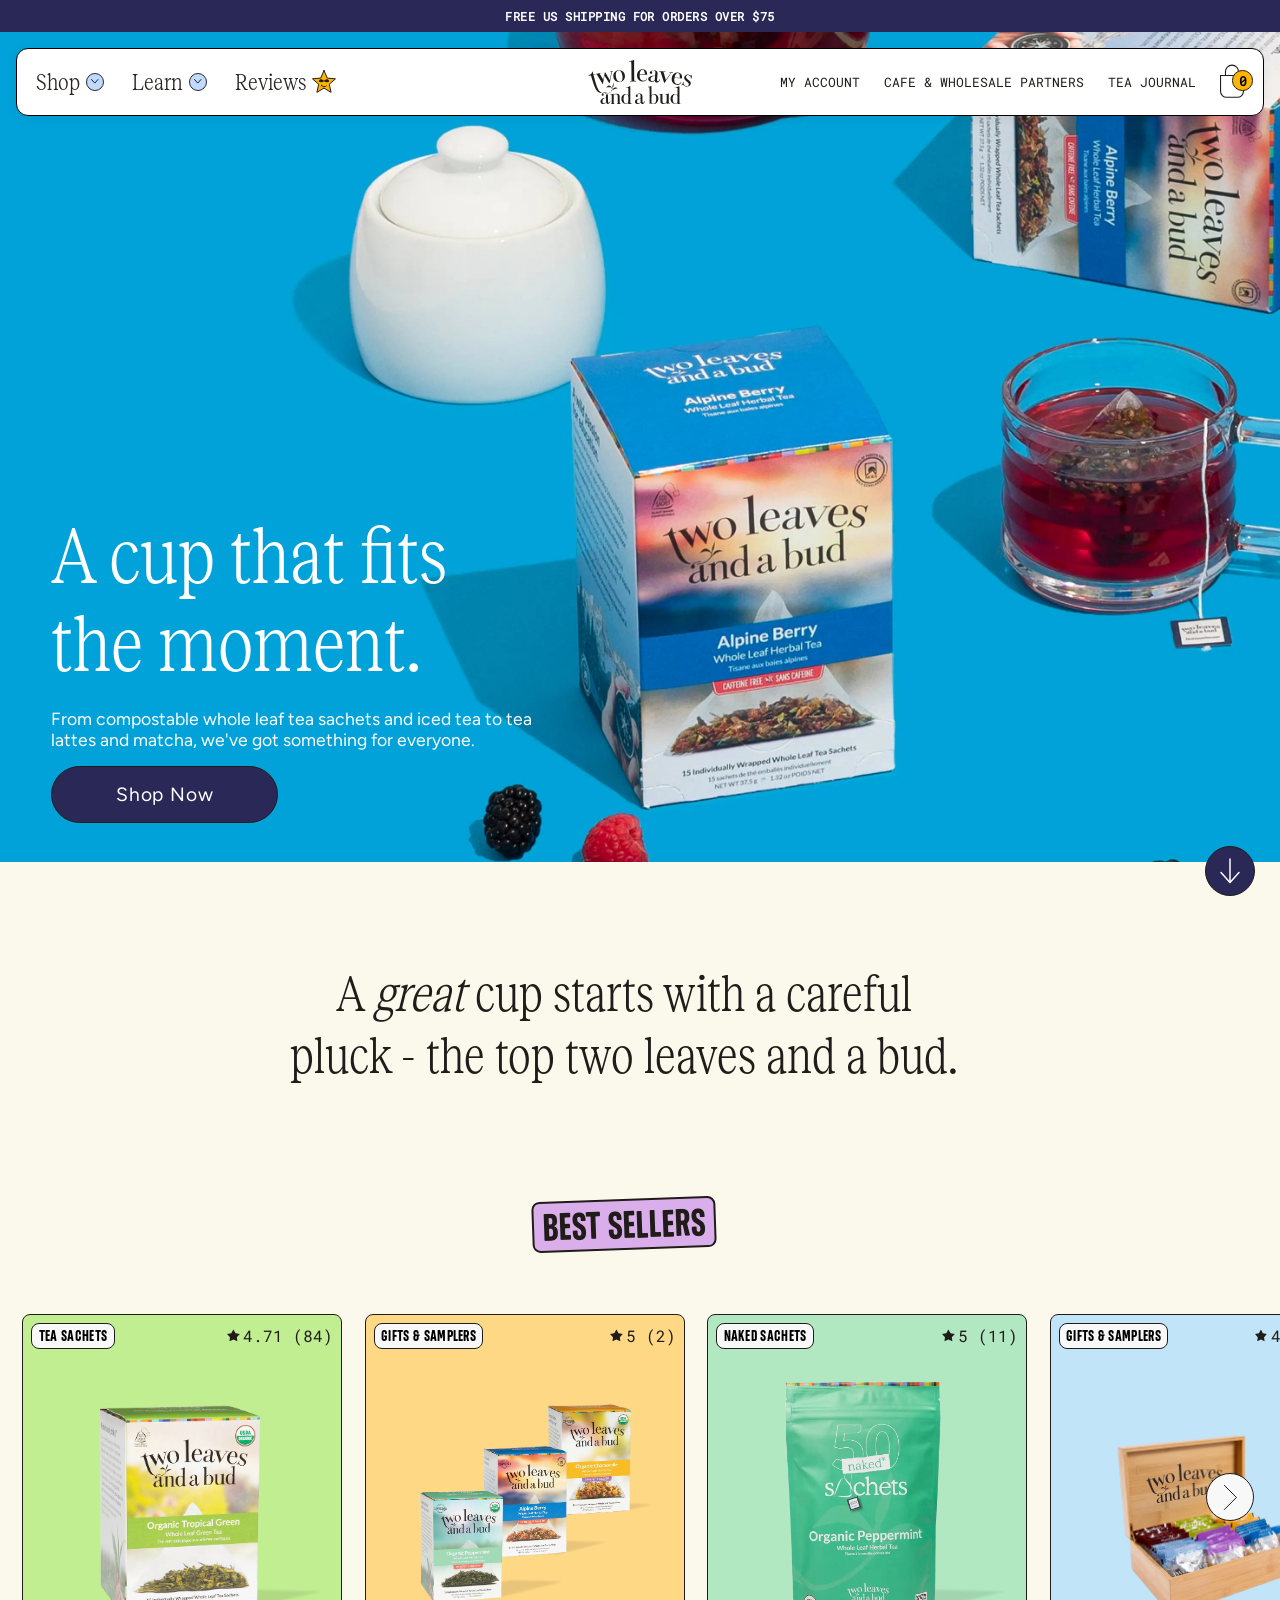
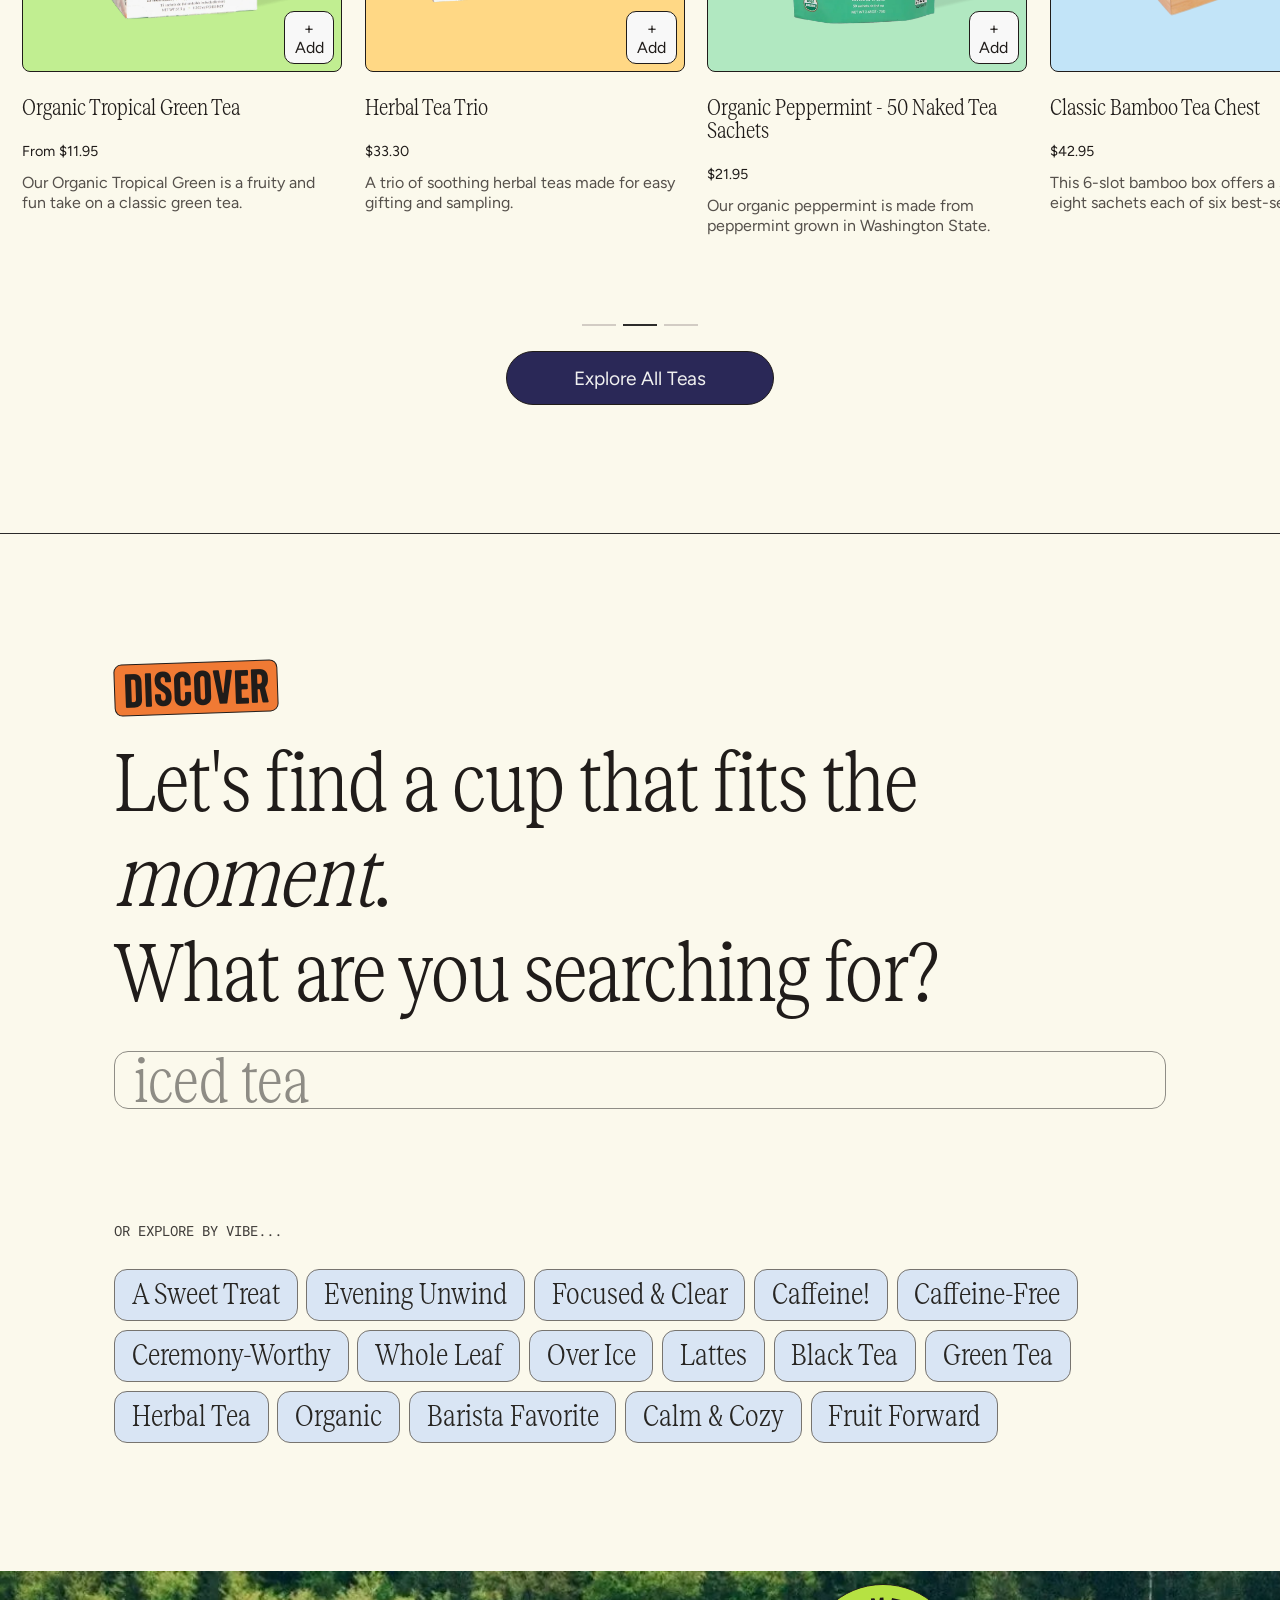
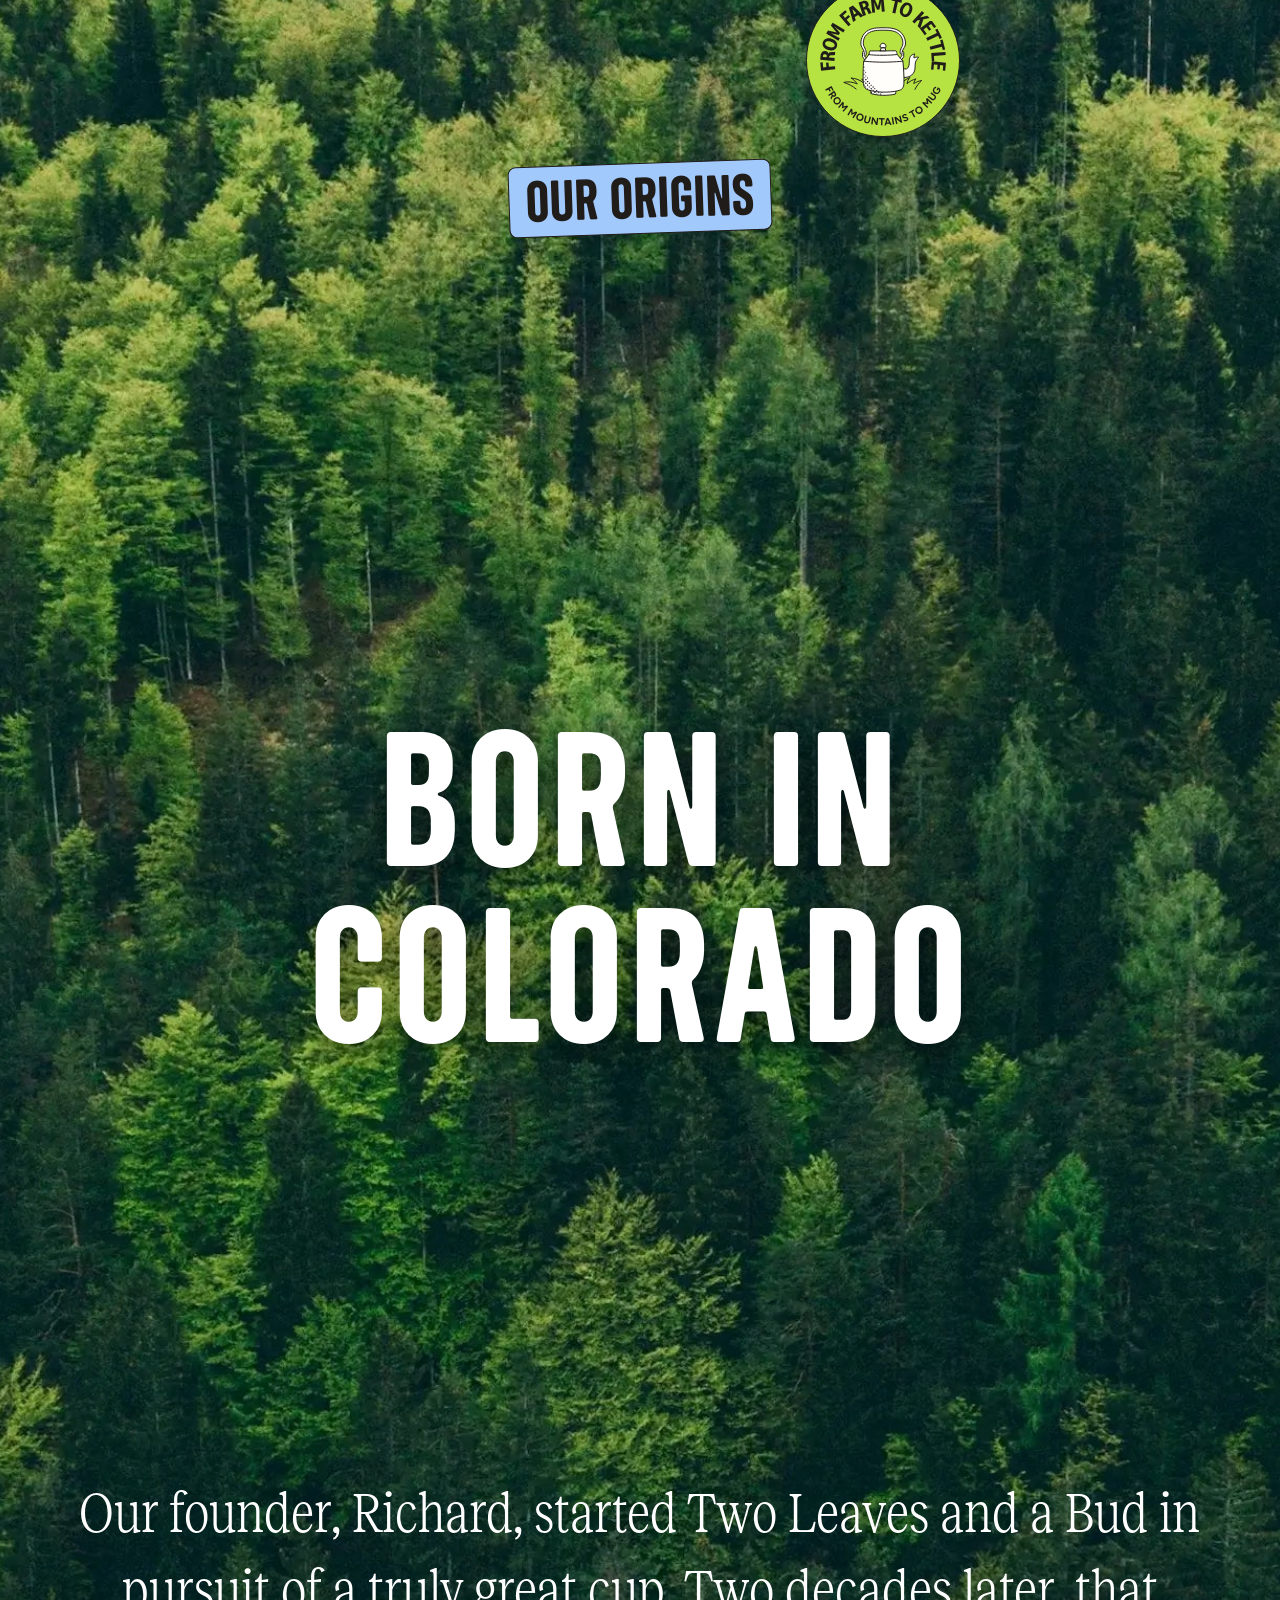
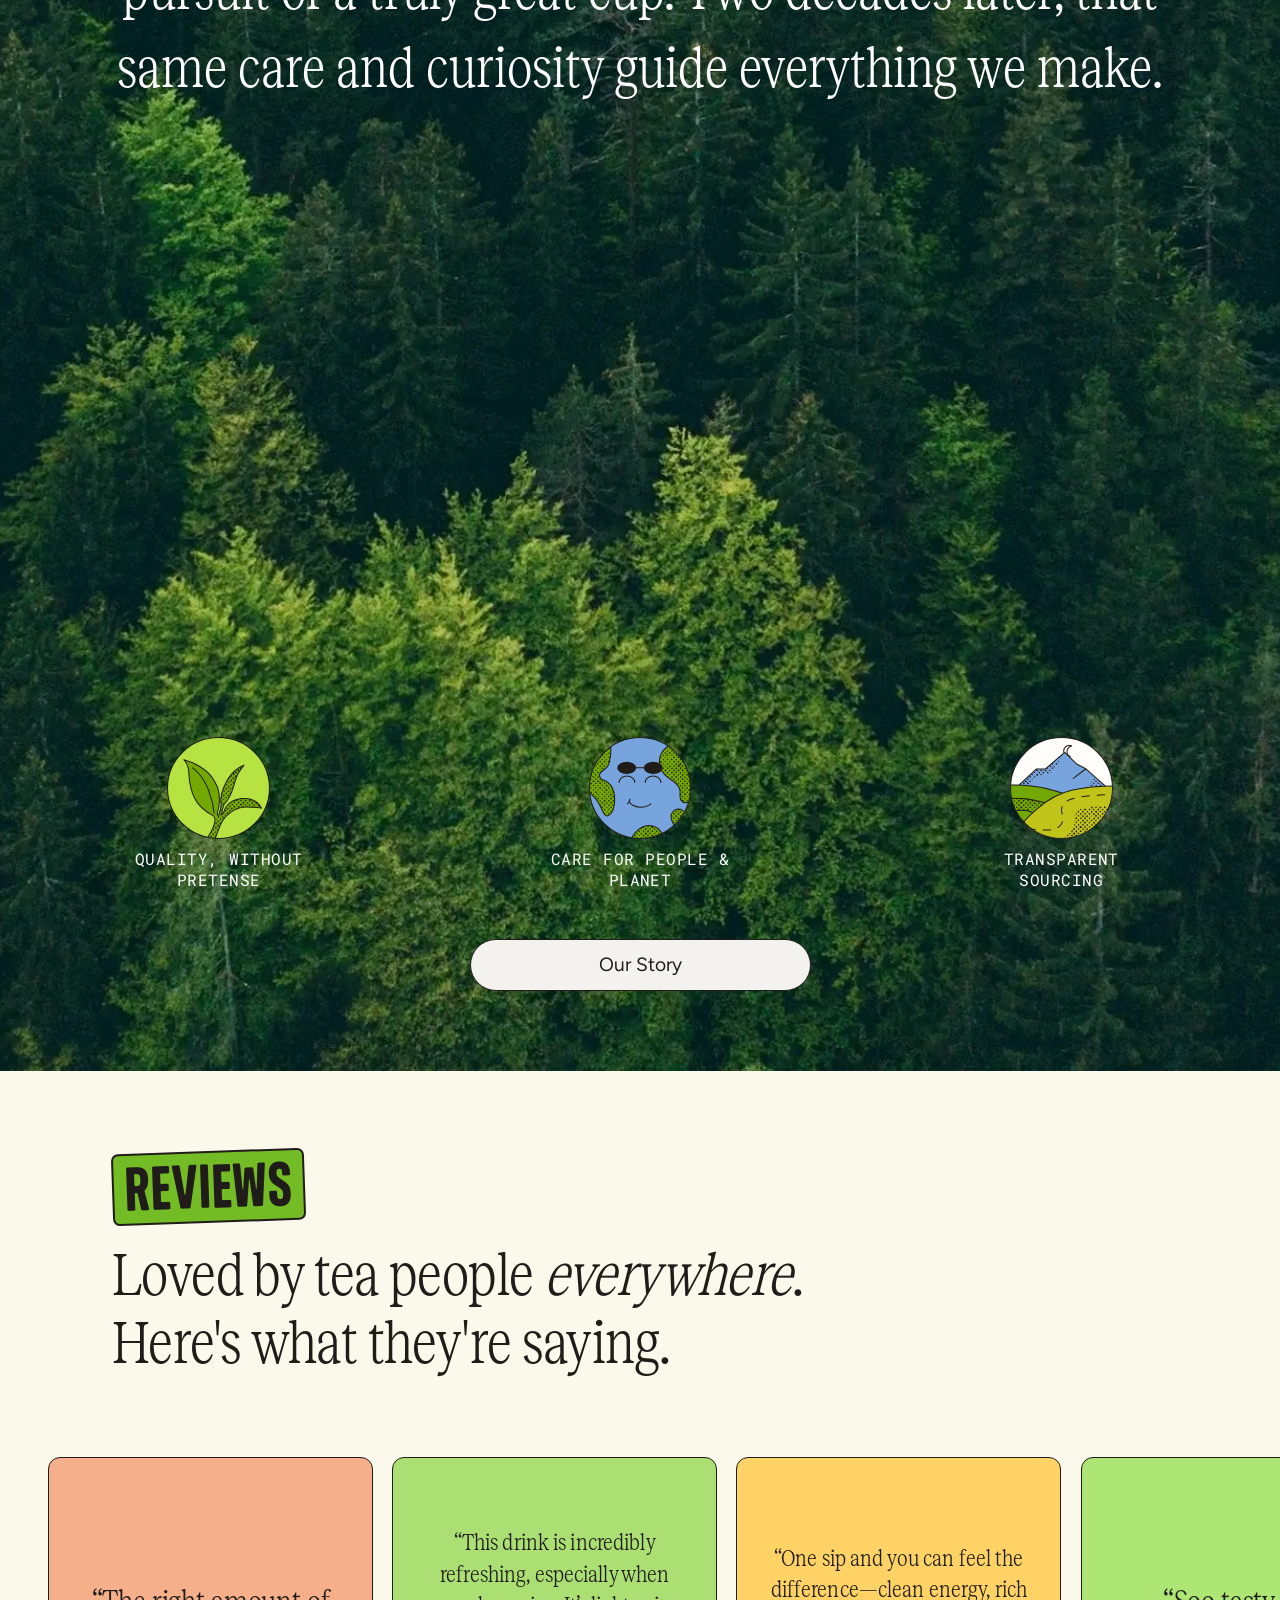
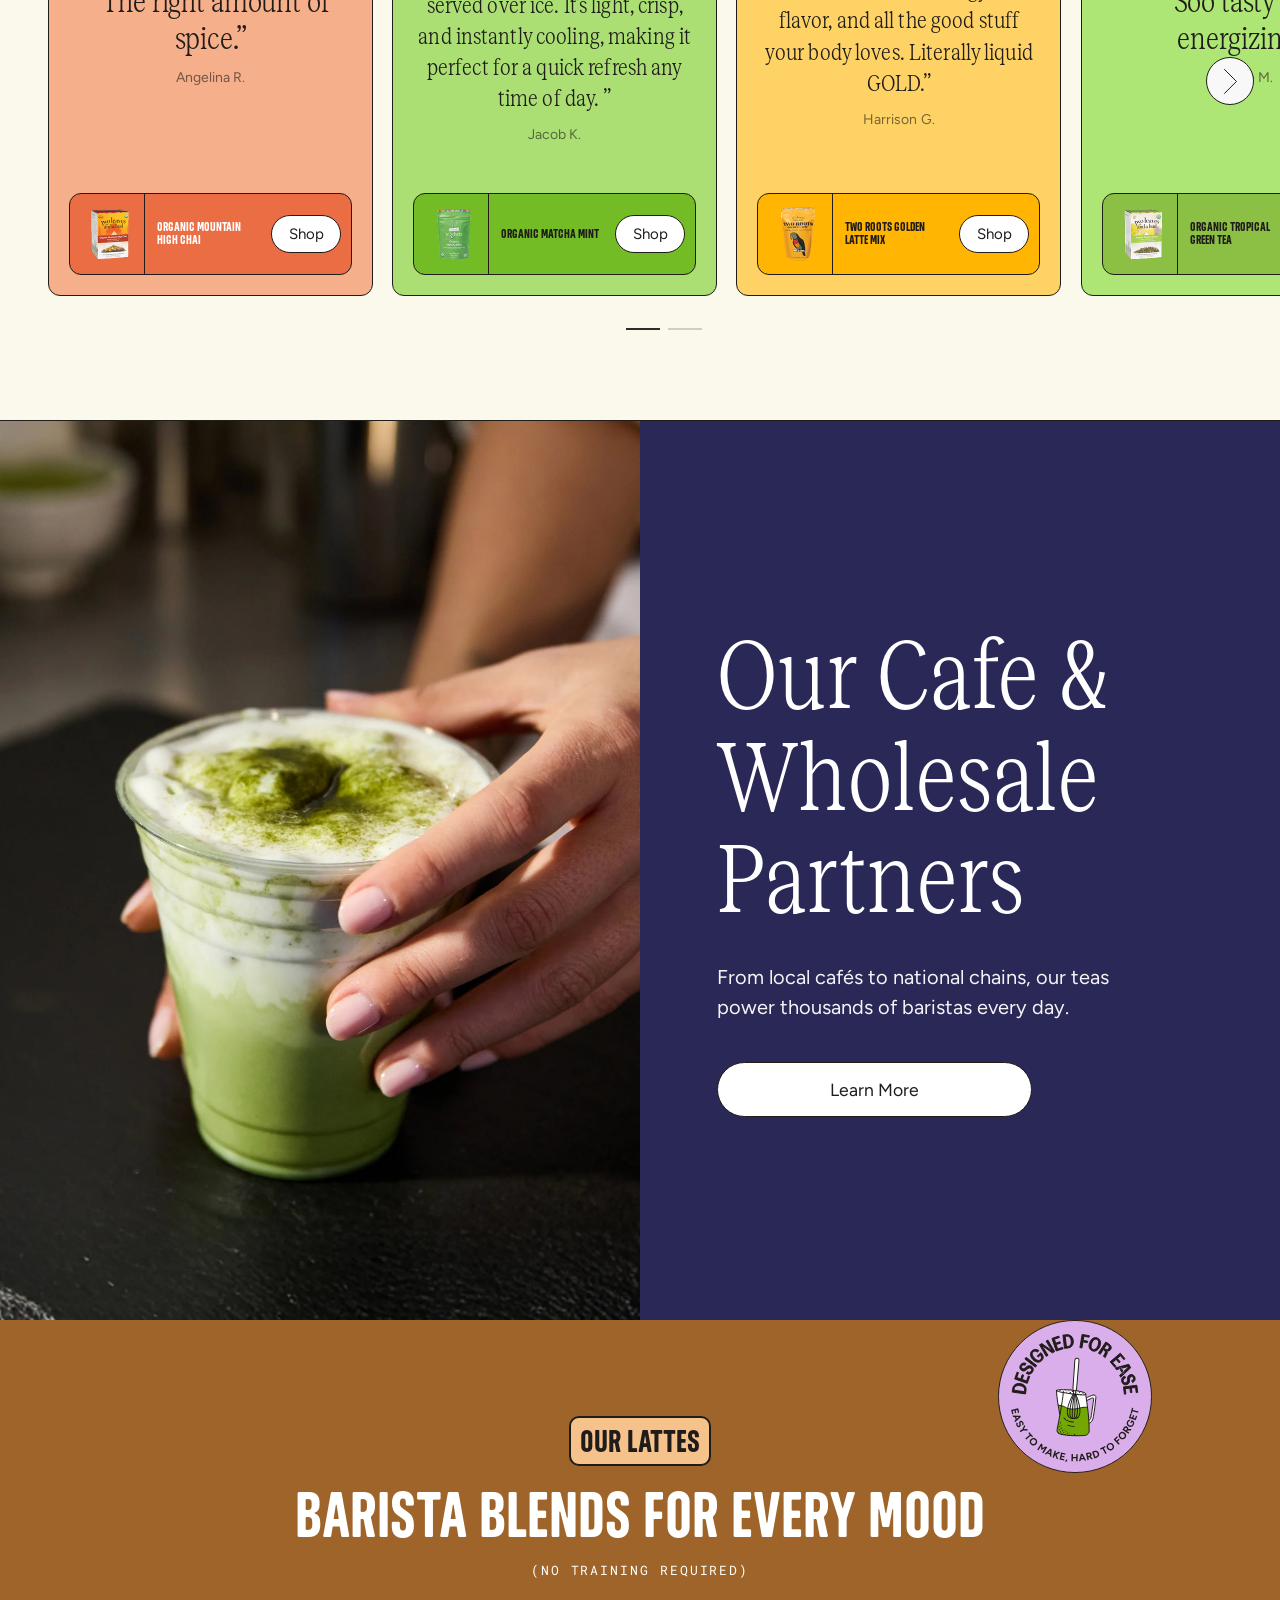
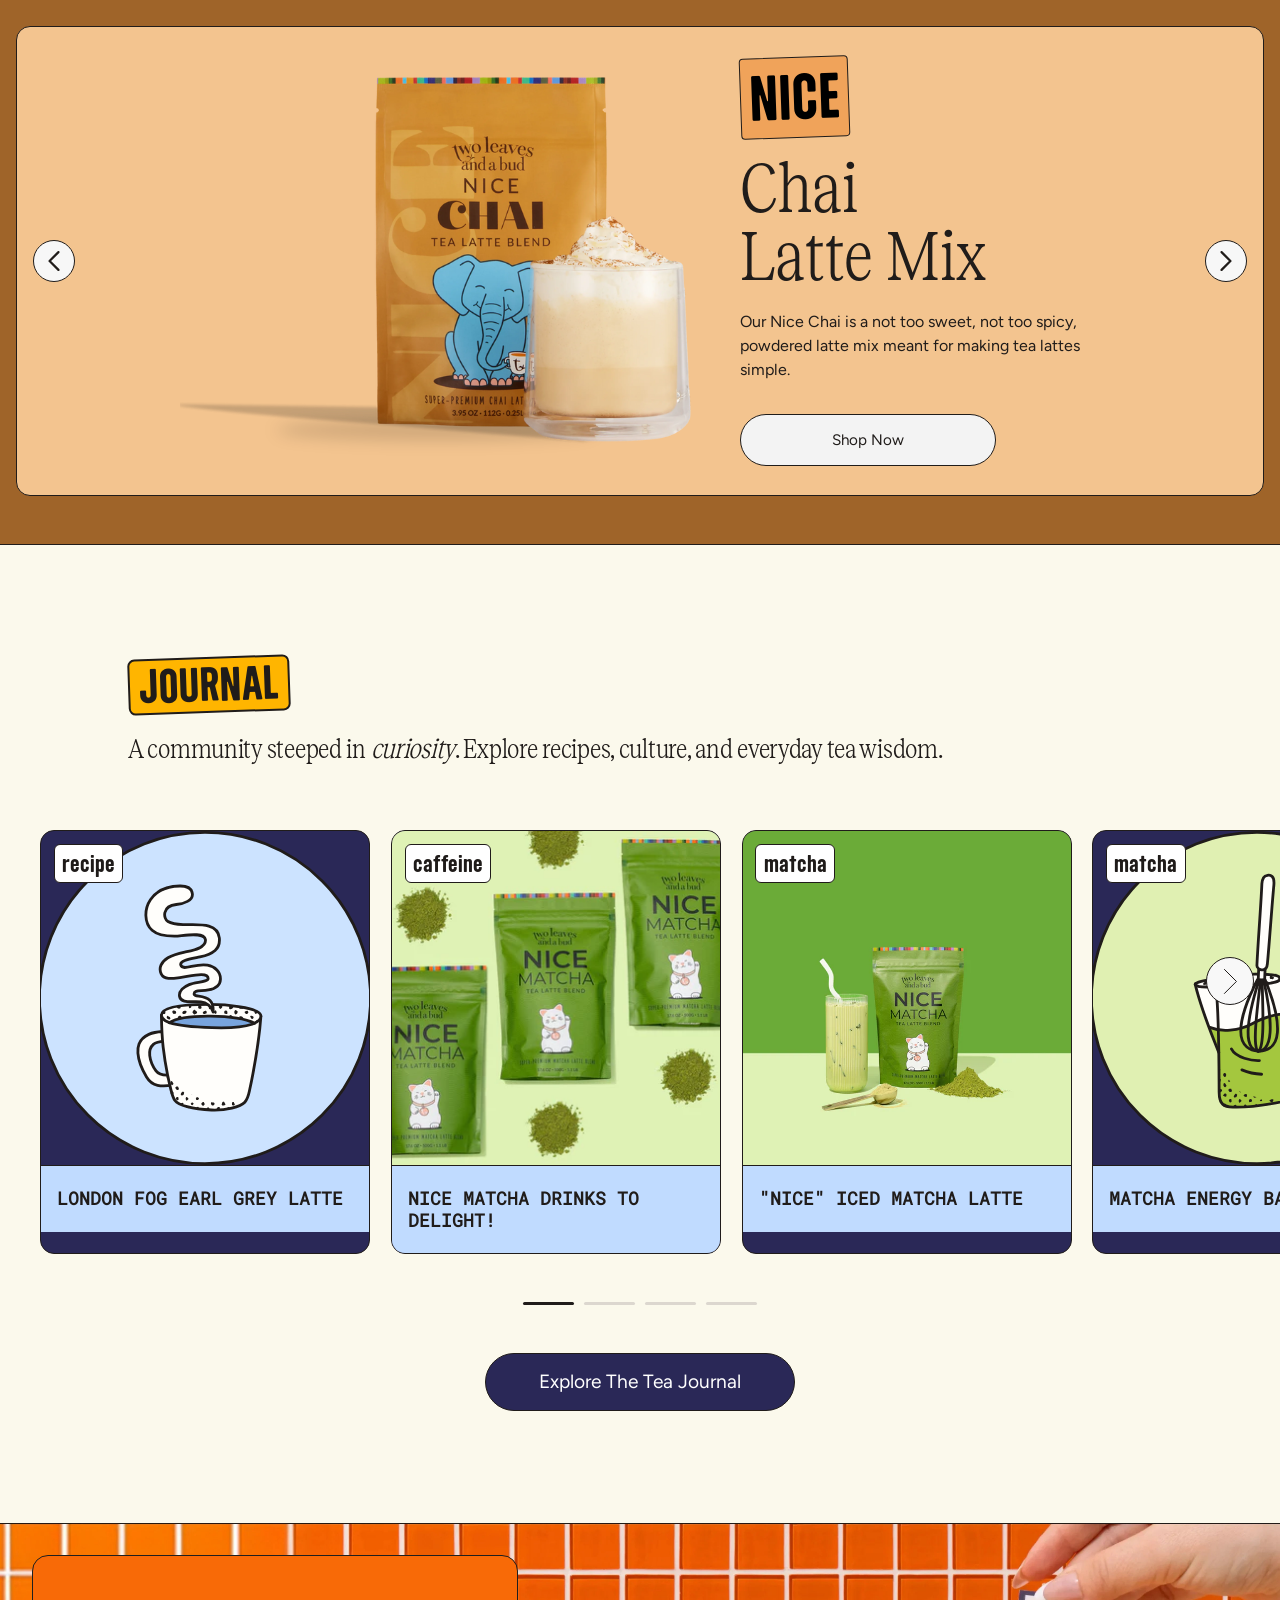
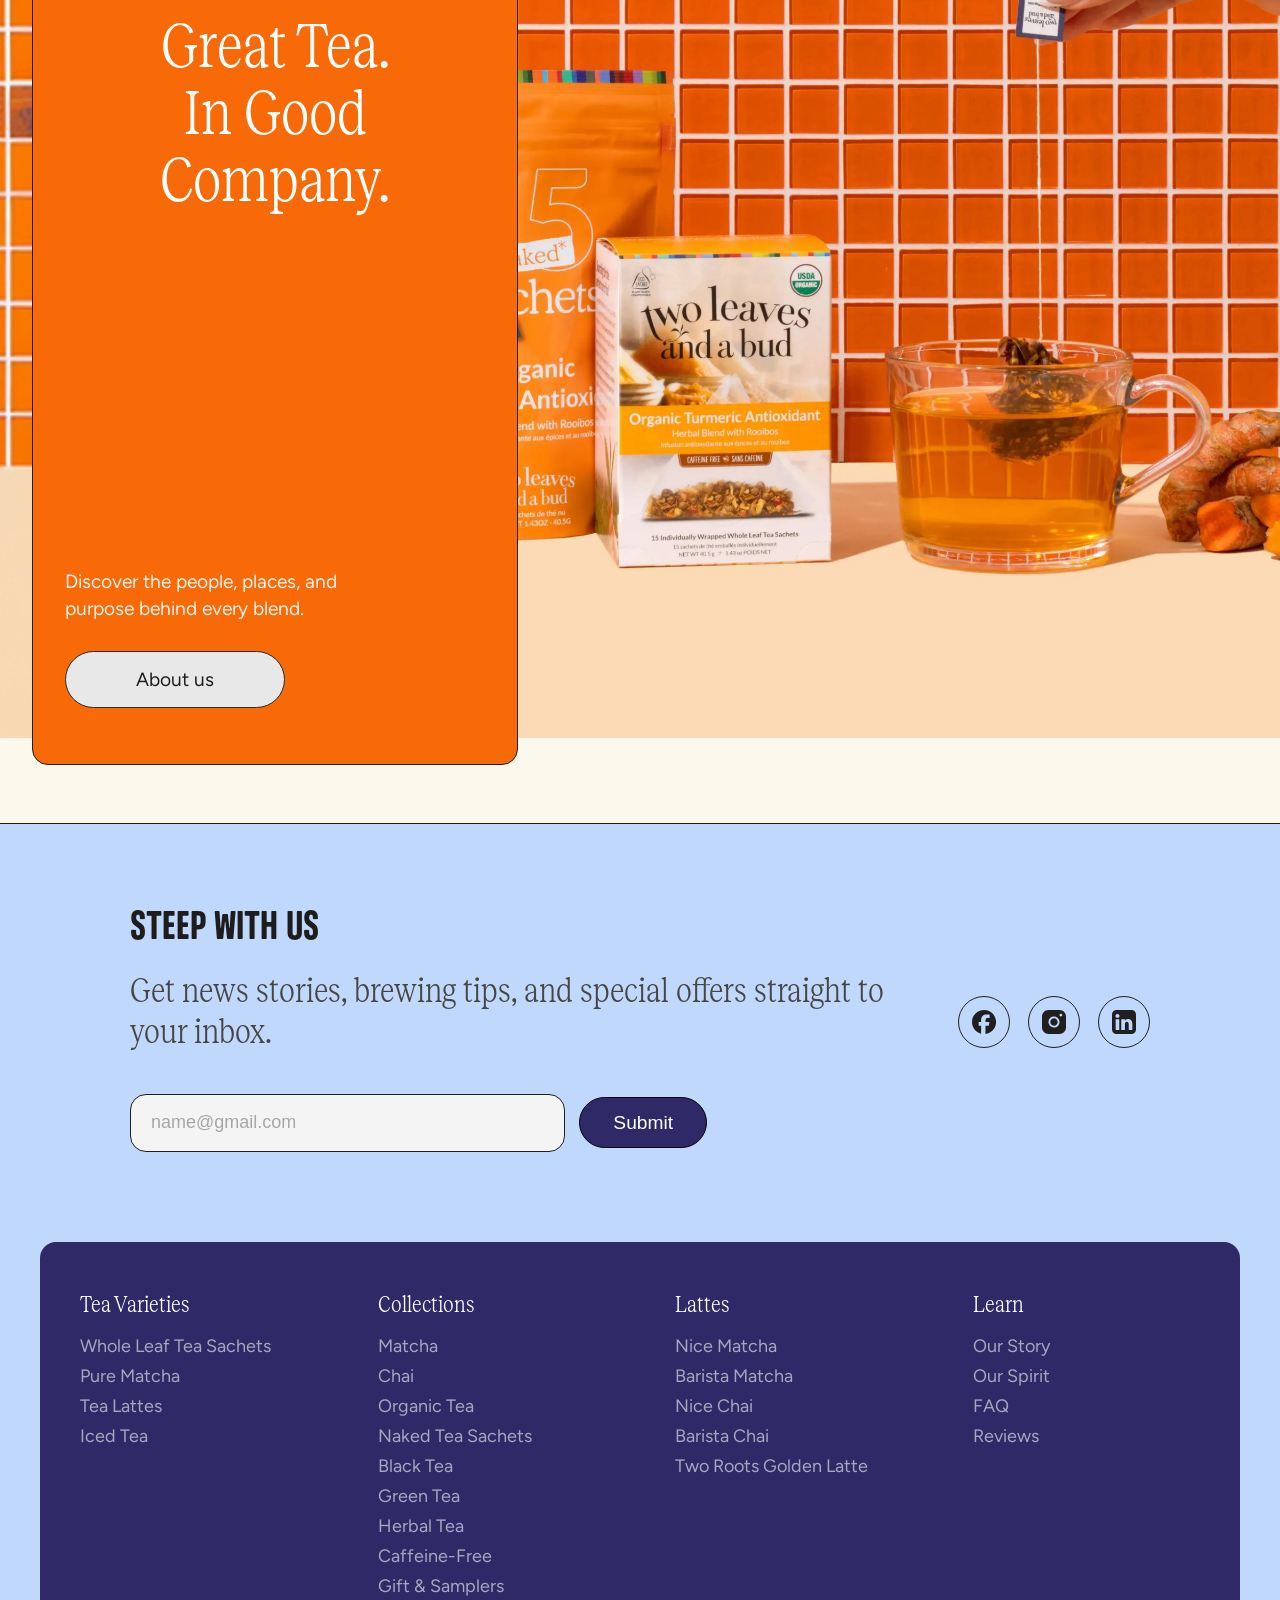
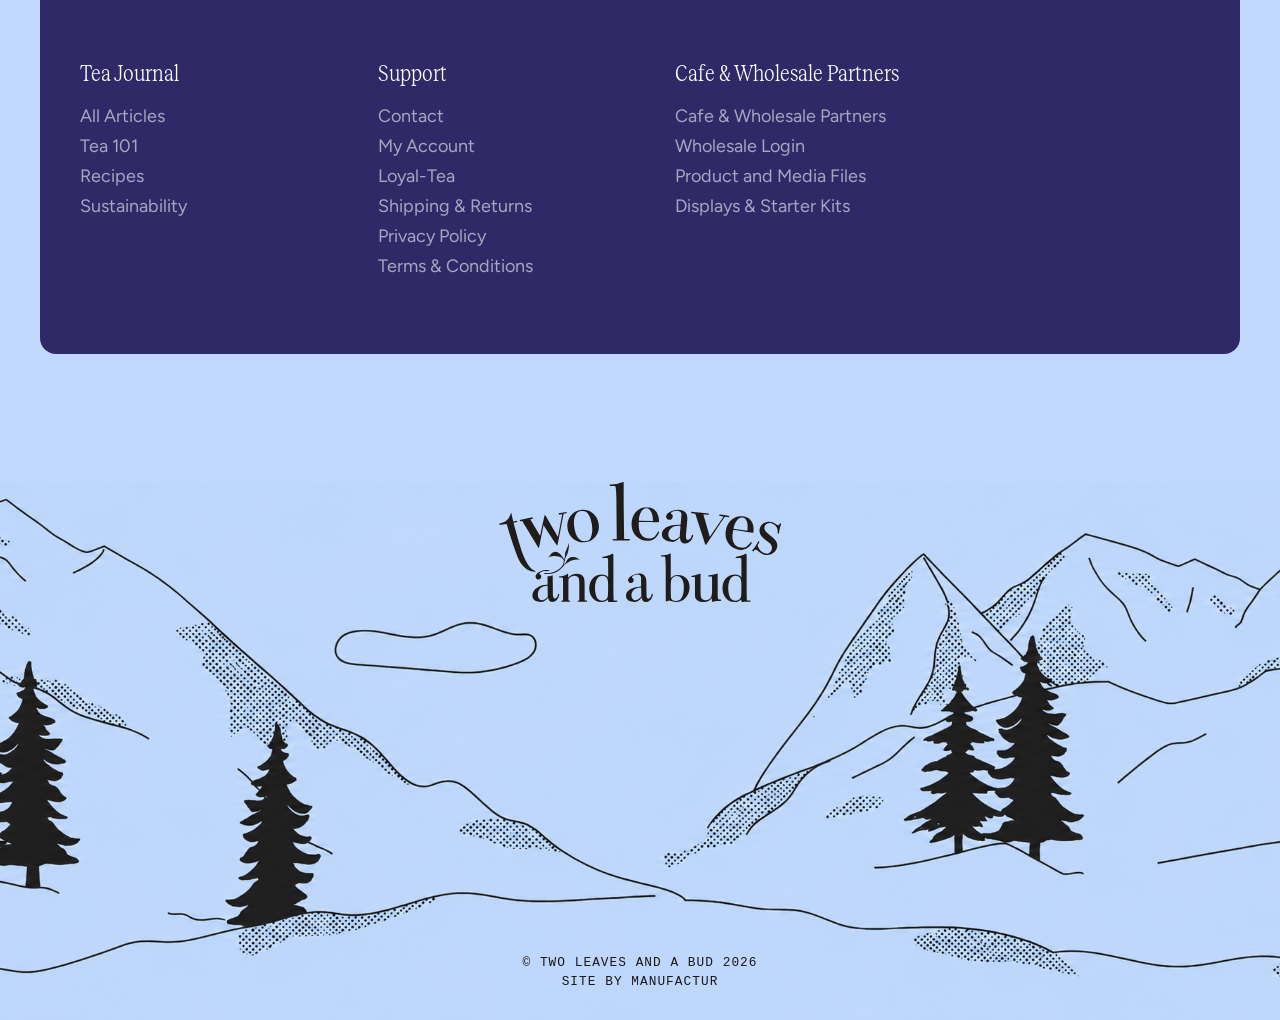
==== commit af4c10a2: "formatted the folder structure" ====
--- a/index.html
+++ b/index.html
@@ -5,35 +5,27 @@
   <meta charset="UTF-8" />
   <meta name="viewport" content="width=device-width, initial-scale=1.0" />
   <title>Two Leaves and a Bud</title>
-  <link
-  rel="stylesheet"
-  href="https://cdnjs.cloudflare.com/ajax/libs/font-awesome/6.5.1/css/all.min.css"
-/>
+  <link rel="stylesheet" href="https://cdnjs.cloudflare.com/ajax/libs/font-awesome/6.5.1/css/all.min.css" />
   <link rel="stylesheet" href="style.css" />
 </head>
 
 <body>
-
   <!-- ── ANNOUNCEMENT BAR + HEADER float above hero ── -->
   <div class="page-top">
-
     <!-- Announcement Bar -->
     <div class="announcement-bar">
       Free US Shipping for Orders Over $75
     </div>
-
     <!-- Header -->
 
-    
     <header>
-
       <!-- Left Nav -->
       <nav class="header-left">
-       <div class="hamburger-menu">
+        <div class="hamburger-menu">
           <span></span>
           <span></span>
           <span></span>
-         </div>
+        </div>
         <a class="header-nav-item" href="#">
           Shop
           <span class="nav-icon nav-circle">
@@ -137,24 +129,12 @@
 
     <p class="intro-tagline">
       A <em>great</em> cup starts with a careful <span>
-      pluck - the top two leaves and a bud.</span>
+        pluck - the top two leaves and a bud.</span>
     </p>
 
     <div class="best-sellers-badge">Best Sellers</div>
 
   </section>
-
-
-
-
-
-
-
-
-
-
-
-
 
   <section class="products-showcase" aria-label="Best sellers list">
     <div class="products-grid">
@@ -267,7 +247,8 @@
         <div class="product-info">
           <h3>Organic Mountain High Chai Tea</h3>
           <p class="product-price">From $11.95</p>
-          <p class="product-copy">An ode to our Rocky Mountain roots, this chai takes your tastebuds down a spice trail.</p>
+          <p class="product-copy">An ode to our Rocky Mountain roots, this chai takes your tastebuds down a spice trail.
+          </p>
         </div>
       </article>
 
@@ -304,27 +285,27 @@
       </article>
 
 
-<button class="fixed-right-arrow" type="button" aria-label="Next products">
-      <svg xmlns="http://www.w3.org/2000/svg" width="12" height="22" viewBox="0 0 14 26" aria-hidden="true">
-        <path fill="none" stroke="currentColor" stroke-width="1" stroke-linecap="round" stroke-linejoin="round"
-          transform="matrix(-4.37114e-08 -1 1 -4.37114e-08 0.548828 24.5488)" d="M24 12L12 0L0 12"></path>
-      </svg>
-
-
-    </button>
-    
-    </div>
- 
-    
-  </section>
-
-<div class="products-nav" aria-hidden="true">
-      <span class="dot"></span>
-      <span class="dot active"></span>
-      <span class="dot"></span>
-    </div>
-
-    <a class="products-cta" href="#">Explore All Teas</a>
+      <button class="fixed-right-arrow" type="button" aria-label="Next products">
+        <svg xmlns="http://www.w3.org/2000/svg" width="12" height="22" viewBox="0 0 14 26" aria-hidden="true">
+          <path fill="none" stroke="currentColor" stroke-width="1" stroke-linecap="round" stroke-linejoin="round"
+            transform="matrix(-4.37114e-08 -1 1 -4.37114e-08 0.548828 24.5488)" d="M24 12L12 0L0 12"></path>
+        </svg>
+
+
+      </button>
+
+    </div>
+
+
+  </section>
+
+  <div class="products-nav" aria-hidden="true">
+    <span class="dot"></span>
+    <span class="dot active"></span>
+    <span class="dot"></span>
+  </div>
+
+  <a class="products-cta" href="#">Explore All Teas</a>
   <section class="discover-search-section">
     <div class="discover-search-inner">
       <span class="discover-badge">Discover</span>
@@ -372,7 +353,8 @@
     </div>
     <div class="forest-para">
       <p>
-        Our founder, Richard, started Two Leaves and a Bud in pursuit of a truly great cup. Two decades later, that same care and curiosity guide everything we make.
+        Our founder, Richard, started Two Leaves and a Bud in pursuit of a truly great cup. Two decades later, that same
+        care and curiosity guide everything we make.
       </p>
     </div>
     <div class="forest-values-overlay">
@@ -425,7 +407,8 @@
       <!-- Review 2 -->
       <article class="review-card rv-green1">
         <div class="review-quote-area">
-          <p class="review-quote">“This drink is incredibly refreshing, especially when served over ice. It’s light, crisp, and instantly cooling, making it perfect for a quick refresh any time of day. ”</p>
+          <p class="review-quote">“This drink is incredibly refreshing, especially when served over ice. It’s light,
+            crisp, and instantly cooling, making it perfect for a quick refresh any time of day. ”</p>
           <p class="review-author">Jacob K.</p>
         </div>
         <div class="review-product-area rv-green1-banner">
@@ -442,7 +425,8 @@
       <!-- Review 3 -->
       <article class="review-card rv-yellow">
         <div class="review-quote-area">
-          <p class="review-quote">“One sip and you can feel the difference—clean energy, rich flavor, and all the good stuff your body loves. Literally liquid GOLD.”</p>
+          <p class="review-quote">“One sip and you can feel the difference—clean energy, rich flavor, and all the good
+            stuff your body loves. Literally liquid GOLD.”</p>
           <p class="review-author">Harrison G.</p>
         </div>
         <div class="review-product-area rv-yellow-banner">
@@ -497,7 +481,7 @@
         </svg>
       </button>
     </div>
-    
+
     <div class="products-nav" aria-hidden="true">
       <span class="dot active"></span>
       <span class="dot"></span>
@@ -519,125 +503,79 @@
 
   </section>
 
-
-
-
-
-
-
-
-
-
-
-
-
-
-
-
-
-
-  
-
   <!-- ── BARISTA BLENDS SECTION ── --><!-- ── BARISTA BLENDS SECTION ── -->
-<section class="barista-section">
-
-  <div class="barista-header">
-    <div class="barista-badge">OUR LATTES</div>
-
-    <h2 class="barista-heading">
-      BARISTA BLENDS FOR EVERY MOOD
-    </h2>
-
-    <p class="barista-subheading">
-      (NO TRAINING REQUIRED)
-    </p>
-  </div>
-
-  <!-- top right rotating badge -->
-  <img src="./assets/designed_for_ease.svg"
-       alt="floating-badge"
-       class="barista-floating-badge">
-
-  <div class="barista-slider-box">
-
-    <!-- left arrow -->
-   
-<button class="barista-arrow left" aria-label="Previous slide">
-  <svg viewBox="0 0 10 18" fill="none" stroke="currentColor" stroke-width="2">
-    <path d="M9 1L1 9L9 17"
-      stroke-linecap="round"
-      stroke-linejoin="round"/>
-  </svg>
-</button
-    <!-- product image -->
-    <div class="barista-product-image">
-      <img src="./assets/nice_chai.webp" alt="">
-    </div>
-
-    <!-- product content -->
-    <div class="barista-product-content">
-
-      <span class="barista-small-tag">
-        NICE
-      </span>
-
-      <h3>
-        Chai <br>
-        Latte Mix
-      </h3>
-
-      <p>
-        Our Nice Chai is a not too sweet,
-        not too spicy, powdered latte mix
-        meant for making tea lattes simple.
+  <section class="barista-section">
+
+    <div class="barista-header">
+      <div class="barista-badge">OUR LATTES</div>
+
+      <h2 class="barista-heading">
+        BARISTA BLENDS FOR EVERY MOOD
+      </h2>
+
+      <p class="barista-subheading">
+        (NO TRAINING REQUIRED)
       </p>
-
-      <a href="#" class="barista-btn">
-        Shop Now
-      </a>
-
-    </div>
-
-
-<button class="barista-arrow right" aria-label="Next slide">
-  <svg viewBox="0 0 10 18" fill="none" stroke="currentColor" stroke-width="2">
-    <path d="M1 1L9 9L1 17"
-      stroke-linecap="round"
-      stroke-linejoin="round"/>
-  </svg>
-</button>
-
-  </div>
-
-</section>
-
-
-
-
-
-
-
-
-
-
-
-
-
-
-
-
-
-
-
-
-
-
-
-
-  <!-- ── TEA JOURNAL SECTION ── --><section class="journal-section">
+    </div>
+
+    <!-- top right rotating badge -->
+    <img src="./assets/designed_for_ease.svg" alt="floating-badge" class="barista-floating-badge">
+
+    <div class="barista-slider-box">
+
+      <!-- left arrow -->
+
+      <button class="barista-arrow left" aria-label="Previous slide">
+        <svg viewBox="0 0 10 18" fill="none" stroke="currentColor" stroke-width="2">
+          <path d="M9 1L1 9L9 17" stroke-linecap="round" stroke-linejoin="round" />
+        </svg>
+      </button <!-- product image -->
+      <div class="barista-product-image">
+        <img src="./assets/nice_chai.webp" alt="">
+      </div>
+
+      <!-- product content -->
+      <div class="barista-product-content">
+
+        <span class="barista-small-tag">
+          NICE
+        </span>
+
+        <h3>
+          Chai <br>
+          Latte Mix
+        </h3>
+
+        <p>
+          Our Nice Chai is a not too sweet,
+          not too spicy, powdered latte mix
+          meant for making tea lattes simple.
+        </p>
+
+        <a href="#" class="barista-btn">
+          Shop Now
+        </a>
+
+      </div>
+
+
+      <button class="barista-arrow right" aria-label="Next slide">
+        <svg viewBox="0 0 10 18" fill="none" stroke="currentColor" stroke-width="2">
+          <path d="M1 1L9 9L1 17" stroke-linecap="round" stroke-linejoin="round" />
+        </svg>
+      </button>
+
+    </div>
+
+  </section>
+
+
+  <!-- ── TEA JOURNAL SECTION ── -->
+  <section class="journal-section">
     <div class="journal-header">
       <div class="journal-badge">Journal</div>
-      <h2 class="journal-heading">A community steeped in <em>curiosity</em>. Explore recipes, culture, and everyday tea wisdom.</h2>
+      <h2 class="journal-heading">A community steeped in <em>curiosity</em>. Explore recipes, culture, and everyday tea
+        wisdom.</h2>
     </div>
 
     <div class="journal-grid-wrapper">
@@ -741,49 +679,59 @@
             <h3 class="journal-card-title">Green Tea Detox Myths & Facts</h3>
           </div>
         </article>
+        <button class="fixed-right-arrow" type="button" aria-label="Next products">
+          <svg xmlns="http://www.w3.org/2000/svg" width="12" height="22" viewBox="0 0 14 26" aria-hidden="true">
+            <path fill="none" stroke="currentColor" stroke-width="1" stroke-linecap="round" stroke-linejoin="round"
+              transform="matrix(-4.37114e-08 -1 1 -4.37114e-08 0.548828 24.5488)" d="M24 12L12 0L0 12"></path>
+          </svg>
+
+
+        </button>
       </div>
-    </div>
-<div class="journal-nav" aria-hidden="true">
-    <span class="dot active"></span>
-    <span class="dot"></span>
-    <span class="dot"></span>
-    <span class="dot"></span>
-  </div>
+
+    </div>
+    <div class="journal-nav" aria-hidden="true">
+      <span class="dot active"></span>
+      <span class="dot"></span>
+      <span class="dot"></span>
+      <span class="dot"></span>
+    </div>
     <div class="journal-footer">
       <a class="btn journal-cta-btn" href="#">Explore The Tea Journal</a>
     </div>
-  </section>
-
-
-
-
-
-
-
-
-
-  
+
+  </section>
+
+
+
+
+
+
+
+
+
+
   <!-- ── GREAT TEA BANNER SECTION ── -->
   <section class="green-tea">
-  <div class="tea-banner"></div>
-
-<div class="tea-card">
-    <h2>
-      <span class="tea-heading-top">Great Tea. </span>
-      In Good 
-      Company.
-    </h2>
-
-    <div class="tea-card-bottom">
-      <p>
-        Discover the people, places, and
-        purpose behind every blend.
-      </p>
-
-      <a href="#" class="tea-btn">About us</a>
-    </div>
-  </div>
-</section>
+    <div class="tea-banner"></div>
+
+    <div class="tea-card">
+      <h2>
+        <span class="tea-heading-top">Great Tea. </span>
+        In Good
+        Company.
+      </h2>
+
+      <div class="tea-card-bottom">
+        <p>
+          Discover the people, places, and
+          purpose behind every blend.
+        </p>
+
+        <a href="#" class="tea-btn">About us</a>
+      </div>
+    </div>
+  </section>
 
 
 
@@ -792,7 +740,7 @@
 
 
   <!-- ── FOOTER SECTION ── -->
-   <footer class="footer">
+  <footer class="footer">
     <div class="footer-main">
       <div class="footer-intro">
         <div class="footer-embed">
@@ -801,26 +749,35 @@
           <form class="footer-form">
             <input type="email" placeholder="name@gmail.com" aria-label="Email Address" required>
             <button type="submit" class="footer-form-submit">
-             Submit
+              Submit
             </button>
           </form>
         </div>
-        
+
         <div class="footer-social-media">
           <ul class="footer-social-links">
             <li>
               <a href="#" aria-label="Facebook">
-                <svg fill="currentColor" viewBox="0 0 24 24" width="24" height="24"><path d="M9.13449 23.734V15.7247H6.65139V12.0442H9.13449V10.4583C9.13449 6.35831 10.9893 4.45835 15.0141 4.45835C15.4165 4.45835 15.9726 4.5005 16.4875 4.56173C16.8731 4.60141 17.2557 4.6668 17.6327 4.75744V8.09468C17.4147 8.07435 17.1961 8.0623 16.9773 8.05855C16.7321 8.05218 16.4868 8.04917 16.2416 8.04952C15.532 8.04952 14.9779 8.14587 14.5604 8.35965C14.2797 8.50048 14.0437 8.71664 13.8789 8.98394C13.6199 9.40549 13.5035 9.9826 13.5035 10.7424V12.0442H17.4369L17.0495 14.1549L16.7615 15.7247H13.5035V24C19.4674 23.2794 24.0883 18.2017 24.0883 12.0442C24.0883 5.39277 18.6956 0 12.0442 0C5.39277 0 0 5.39277 0 12.0442C0 17.6929 3.88826 22.4323 9.13449 23.734Z"/></svg>
+                <svg fill="currentColor" viewBox="0 0 24 24" width="24" height="24">
+                  <path
+                    d="M9.13449 23.734V15.7247H6.65139V12.0442H9.13449V10.4583C9.13449 6.35831 10.9893 4.45835 15.0141 4.45835C15.4165 4.45835 15.9726 4.5005 16.4875 4.56173C16.8731 4.60141 17.2557 4.6668 17.6327 4.75744V8.09468C17.4147 8.07435 17.1961 8.0623 16.9773 8.05855C16.7321 8.05218 16.4868 8.04917 16.2416 8.04952C15.532 8.04952 14.9779 8.14587 14.5604 8.35965C14.2797 8.50048 14.0437 8.71664 13.8789 8.98394C13.6199 9.40549 13.5035 9.9826 13.5035 10.7424V12.0442H17.4369L17.0495 14.1549L16.7615 15.7247H13.5035V24C19.4674 23.2794 24.0883 18.2017 24.0883 12.0442C24.0883 5.39277 18.6956 0 12.0442 0C5.39277 0 0 5.39277 0 12.0442C0 17.6929 3.88826 22.4323 9.13449 23.734Z" />
+                </svg>
               </a>
             </li>
             <li>
               <a href="#" aria-label="Instagram">
-                <svg fill="currentColor" viewBox="0 0 24 24" width="24" height="24"><path d="M17.5385 0H6.46154C4.74839 0.00183257 3.10594 0.683189 1.89457 1.89457C0.683189 3.10594 0.00183257 4.74839 0 6.46154V17.5385C0.00183257 19.2516 0.683189 20.8941 1.89457 22.1054C3.10594 23.3168 4.74839 23.9982 6.46154 24H17.5385C19.2516 23.9982 20.8941 23.3168 22.1054 22.1054C23.3168 20.8941 23.9982 19.2516 24 17.5385V6.46154C23.9982 4.74839 23.3168 3.10594 22.1054 1.89457C20.8941 0.683189 19.2516 0.00183257 17.5385 0ZM12 17.5385C10.9046 17.5385 9.83379 17.2136 8.923 16.6051C8.0122 15.9965 7.30232 15.1315 6.88313 14.1195C6.46394 13.1075 6.35426 11.9939 6.56796 10.9195C6.78166 9.84514 7.30915 8.85828 8.08372 8.08372C8.85828 7.30915 9.84514 6.78166 10.9195 6.56796C11.9939 6.35426 13.1075 6.46394 14.1195 6.88313C15.1315 7.30232 15.9965 8.0122 16.6051 8.923C17.2136 9.83379 17.5385 10.9046 17.5385 12C17.5369 13.4684 16.9529 14.8763 15.9146 15.9146C14.8763 16.9529 13.4684 17.5369 12 17.5385ZM18.9231 6.46154C18.6492 6.46154 18.3815 6.38033 18.1538 6.22819C17.9261 6.07605 17.7487 5.8598 17.6439 5.60679C17.5391 5.35379 17.5116 5.07539 17.5651 4.8068C17.6185 4.53821 17.7504 4.29149 17.944 4.09785C18.1376 3.90421 18.3844 3.77234 18.653 3.71891C18.9215 3.66549 19.1999 3.69291 19.4529 3.79771C19.706 3.9025 19.9222 4.07997 20.0743 4.30767C20.2265 4.53537 20.3077 4.80307 20.3077 5.07692C20.3077 5.44415 20.1618 5.79633 19.9021 6.05599C19.6425 6.31566 19.2903 6.46154 18.9231 6.46154ZM15.6923 12C15.6923 12.7303 15.4758 13.4441 15.07 14.0513C14.6643 14.6585 14.0877 15.1318 13.413 15.4112C12.7383 15.6907 11.9959 15.7638 11.2797 15.6214C10.5634 15.4789 9.90552 15.1272 9.38914 14.6109C8.87277 14.0945 8.52111 13.4366 8.37864 12.7203C8.23617 12.0041 8.30929 11.2617 8.58875 10.587C8.86821 9.91233 9.34147 9.33567 9.94866 8.92996C10.5559 8.52424 11.2697 8.30769 12 8.30769C12.9793 8.30769 13.9184 8.6967 14.6109 9.38914C15.3033 10.0816 15.6923 11.0207 15.6923 12Z"/></svg>
+                <svg fill="currentColor" viewBox="0 0 24 24" width="24" height="24">
+                  <path
+                    d="M17.5385 0H6.46154C4.74839 0.00183257 3.10594 0.683189 1.89457 1.89457C0.683189 3.10594 0.00183257 4.74839 0 6.46154V17.5385C0.00183257 19.2516 0.683189 20.8941 1.89457 22.1054C3.10594 23.3168 4.74839 23.9982 6.46154 24H17.5385C19.2516 23.9982 20.8941 23.3168 22.1054 22.1054C23.3168 20.8941 23.9982 19.2516 24 17.5385V6.46154C23.9982 4.74839 23.3168 3.10594 22.1054 1.89457C20.8941 0.683189 19.2516 0.00183257 17.5385 0ZM12 17.5385C10.9046 17.5385 9.83379 17.2136 8.923 16.6051C8.0122 15.9965 7.30232 15.1315 6.88313 14.1195C6.46394 13.1075 6.35426 11.9939 6.56796 10.9195C6.78166 9.84514 7.30915 8.85828 8.08372 8.08372C8.85828 7.30915 9.84514 6.78166 10.9195 6.56796C11.9939 6.35426 13.1075 6.46394 14.1195 6.88313C15.1315 7.30232 15.9965 8.0122 16.6051 8.923C17.2136 9.83379 17.5385 10.9046 17.5385 12C17.5369 13.4684 16.9529 14.8763 15.9146 15.9146C14.8763 16.9529 13.4684 17.5369 12 17.5385ZM18.9231 6.46154C18.6492 6.46154 18.3815 6.38033 18.1538 6.22819C17.9261 6.07605 17.7487 5.8598 17.6439 5.60679C17.5391 5.35379 17.5116 5.07539 17.5651 4.8068C17.6185 4.53821 17.7504 4.29149 17.944 4.09785C18.1376 3.90421 18.3844 3.77234 18.653 3.71891C18.9215 3.66549 19.1999 3.69291 19.4529 3.79771C19.706 3.9025 19.9222 4.07997 20.0743 4.30767C20.2265 4.53537 20.3077 4.80307 20.3077 5.07692C20.3077 5.44415 20.1618 5.79633 19.9021 6.05599C19.6425 6.31566 19.2903 6.46154 18.9231 6.46154ZM15.6923 12C15.6923 12.7303 15.4758 13.4441 15.07 14.0513C14.6643 14.6585 14.0877 15.1318 13.413 15.4112C12.7383 15.6907 11.9959 15.7638 11.2797 15.6214C10.5634 15.4789 9.90552 15.1272 9.38914 14.6109C8.87277 14.0945 8.52111 13.4366 8.37864 12.7203C8.23617 12.0041 8.30929 11.2617 8.58875 10.587C8.86821 9.91233 9.34147 9.33567 9.94866 8.92996C10.5559 8.52424 11.2697 8.30769 12 8.30769C12.9793 8.30769 13.9184 8.6967 14.6109 9.38914C15.3033 10.0816 15.6923 11.0207 15.6923 12Z" />
+                </svg>
               </a>
             </li>
             <li>
               <a href="#" aria-label="LinkedIn">
-                <svg fill="currentColor" viewBox="0 0 24 24" width="24" height="24"><path d="M0 4.5C0 2.0145 2.0145 0 4.5 0H19.5C21.9855 0 24 2.0145 24 4.5V19.5C24 21.9855 21.9855 24 19.5 24H4.5C2.0145 24 0 21.9855 0 19.5V4.5ZM7.275 20.0895V9.2535H3.651V20.0895H7.275ZM5.463 7.773C6.726 7.773 7.5135 6.942 7.5135 5.901C7.4895 4.8375 6.726 4.029 5.487 4.029C4.2465 4.029 3.4365 4.8375 3.4365 5.901C3.4365 6.942 4.2225 7.773 5.439 7.773H5.463ZM12.906 20.0895V14.0385C12.906 13.7145 12.93 13.392 13.0245 13.1595C13.287 12.513 13.884 11.8425 14.8845 11.8425C16.197 11.8425 16.722 12.8355 16.722 14.2935V20.0895H20.346V13.8765C20.346 10.548 18.558 8.9985 16.173 8.9985C14.25 8.9985 13.3875 10.0485 12.906 10.788V9.2535H9.2805C9.3285 10.266 9.282 20.028 9.2805 20.091L12.906 20.0895Z"/></svg>
+                <svg fill="currentColor" viewBox="0 0 24 24" width="24" height="24">
+                  <path
+                    d="M0 4.5C0 2.0145 2.0145 0 4.5 0H19.5C21.9855 0 24 2.0145 24 4.5V19.5C24 21.9855 21.9855 24 19.5 24H4.5C2.0145 24 0 21.9855 0 19.5V4.5ZM7.275 20.0895V9.2535H3.651V20.0895H7.275ZM5.463 7.773C6.726 7.773 7.5135 6.942 7.5135 5.901C7.4895 4.8375 6.726 4.029 5.487 4.029C4.2465 4.029 3.4365 4.8375 3.4365 5.901C3.4365 6.942 4.2225 7.773 5.439 7.773H5.463ZM12.906 20.0895V14.0385C12.906 13.7145 12.93 13.392 13.0245 13.1595C13.287 12.513 13.884 11.8425 14.8845 11.8425C16.197 11.8425 16.722 12.8355 16.722 14.2935V20.0895H20.346V13.8765C20.346 10.548 18.558 8.9985 16.173 8.9985C14.25 8.9985 13.3875 10.0485 12.906 10.788V9.2535H9.2805C9.3285 10.266 9.282 20.028 9.2805 20.091L12.906 20.0895Z" />
+                </svg>
               </a>
             </li>
           </ul>
@@ -839,7 +796,7 @@
             <li><a href="#">Iced Tea</a></li>
           </ul>
         </div>
-        
+
         <div class="footer-menu">
           <p class="footer-menu-label">Collections
             <i class="fa-solid fa-angle-down"></i>
@@ -922,25 +879,25 @@
       </div>
     </div>
 
-    
+
     <div class="footer-socket">
-  <div class="footer-socket-ctr">
-
-    <div class="footer-socket-mountains">
-      <img src="./assets/footer_bg.png" alt="Mountain Background">
-    </div>
-
-    <a href="#" class="footer-socket-logo" aria-label="Two Leaves and a Bud">
-      <img src="./assets/logo.svg" alt="Two Leaves and a Bud">
-    </a>
-
-    <p class="footer-copyright">
-      © TWO LEAVES AND A BUD 2026 <br>
-      SITE BY <a href="https://manufactur.co" target="_blank">MANUFACTUR</a>
-    </p>
-
-  </div>
-</div>
+      <div class="footer-socket-ctr">
+
+        <div class="footer-socket-mountains">
+          <img src="./assets/footer_bg.png" alt="Mountain Background">
+        </div>
+
+        <a href="#" class="footer-socket-logo" aria-label="Two Leaves and a Bud">
+          <img src="./assets/logo.svg" alt="Two Leaves and a Bud">
+        </a>
+
+        <p class="footer-copyright">
+          © TWO LEAVES AND A BUD 2026 <br>
+          SITE BY <a href="https://manufactur.co" target="_blank">MANUFACTUR</a>
+        </p>
+
+      </div>
+    </div>
 
   </footer>
 
--- a/style.css
+++ b/style.css
@@ -3,61 +3,63 @@
    ═══════════════════════════════════════════════════════════════ */
 
 @font-face {
-  font-family: 'Reckless';
-  src: url('./assets/Reckless.woff') format('woff');
+  font-family: "Reckless";
+  src: url("./assets/fonts/Reckless.woff") format("woff");
   font-display: swap;
 }
+
 @font-face {
-  font-family: 'Roboto Mono';
-  src: url('./assets/RobotoMono-Regular.ttf') format('truetype');
+  font-family: "Roboto Mono";
+  src: url("./assets/fonts/RobotoMono-Regular.ttf") format("truetype");
   font-weight: 400;
   font-style: normal;
   font-display: swap;
 }
+
 @font-face {
-  font-family: 'Figtree';
-  src: url('./assets/figtree.woff2') format('woff2');
+  font-family: "Figtree";
+  src: url("./assets/fonts/figtree.woff2") format("woff2");
   font-weight: 300 700;
   font-style: normal;
   font-display: swap;
 }
+
 @font-face {
-  font-family: 'Midnight';
-  src: url('./assets/midnight-sans.otf') format('opentype');
+  font-family: "Midnight";
+  src: url("./assets/fonts/midnight-sans.otf") format("opentype");
   font-weight: 300 700;
   font-style: normal;
   font-display: swap;
 }
 
-
 /* ── RESET ───────────────────────────── */
 
-*, *::before, *::after {
+*,
+*::before,
+*::after {
   box-sizing: border-box;
   margin: 0;
   padding: 0;
 }
 
 body {
-  font-family: 'Figtree', 'Helvetica Neue', Arial, sans-serif;
-  background-color: #FBF9EC;
-}
-
+  font-family: "Figtree", "Helvetica Neue", Arial, sans-serif;
+  background-color: #fbf9ec;
+}
 
 /* ── ANNOUNCEMENT BAR ────────────────── */
 
 .announcement-bar {
-  background-color: #2A2857;
+  background-color: #2a2857;
   color: #ffffff;
   text-align: center;
   font-size: 12px;
-  font-family: 'Roboto Mono', monospace;
+  font-family: "Roboto Mono", monospace;
   font-weight: 900;
   letter-spacing: 0.04em;
   text-transform: uppercase;
   padding: 8px 16px;
 }
-
 
 /* ── HEADER ──────────────────────────── */
 
@@ -136,17 +138,17 @@
 }
 
 .cart-badge {
-  font-family: 'Roboto Mono', monospace;
+  font-family: "Roboto Mono", monospace;
   position: absolute;
   top: 6px;
   right: -9px;
-  background-color: #FFB502;
+  background-color: #ffb502;
   color: #000000;
   font-size: 0.8rem;
   font-weight: 700;
   width: 1.2rem;
   height: 1.2rem;
-  border: 1px solid #201C1A;
+  border: 1px solid #201c1a;
   border-radius: 50%;
   display: flex;
   align-items: center;
@@ -162,7 +164,6 @@
 .nav-circle {
   display: none;
 }
-
 
 /* ── HERO ────────────────────────────── */
 
@@ -176,7 +177,7 @@
   align-items: flex-end;
   justify-content: center;
   text-align: center;
-  background-image: url('./assets/hero_bg_mobile.webp');
+  background-image: url("./assets/hero_bg_mobile.webp");
   background-size: 150%;
   background-position: top center;
 }
@@ -192,7 +193,7 @@
 }
 
 .hero-headline {
-  font-family: 'Reckless', Georgia, 'Times New Roman', serif;
+  font-family: "Reckless", Georgia, "Times New Roman", serif;
   font-size: clamp(52px, 4rem, 120px);
   font-weight: 200;
   color: #ffffff;
@@ -200,7 +201,7 @@
 }
 
 .hero-subtext {
-  font-family: 'Figtree', 'Helvetica Neue', Arial, sans-serif;
+  font-family: "Figtree", "Helvetica Neue", Arial, sans-serif;
   font-size: 1.1rem;
   font-weight: 300;
   color: #ffffff;
@@ -209,9 +210,9 @@
 
 .hero-cta {
   display: inline-block;
-  background-color: #2A2857;
+  background-color: #2a2857;
   color: #ffffff;
-  font-family: 'Figtree', 'Helvetica Neue', Arial, sans-serif;
+  font-family: "Figtree", "Helvetica Neue", Arial, sans-serif;
   font-size: 1.2rem;
   font-weight: 400;
   letter-spacing: 0.04em;
@@ -220,7 +221,9 @@
   text-decoration: none;
   border: 1px solid #201c1a;
   cursor: pointer;
-  transition: background 0.2s ease, transform 0.15s ease;
+  transition:
+    background 0.2s ease,
+    transform 0.15s ease;
 }
 
 .hero-cta:hover {
@@ -237,7 +240,6 @@
   cursor: pointer;
 }
 
-
 /* ── INTRO / TAGLINE + BEST SELLERS ──── */
 
 .intro-section {
@@ -250,7 +252,7 @@
 }
 
 .intro-tagline {
-  font-family: 'Reckless', Georgia, serif;
+  font-family: "Reckless", Georgia, serif;
   font-size: clamp(28px, 2.2rem, 90px);
   font-weight: 200;
   color: #201c1a;
@@ -264,9 +266,9 @@
 
 .best-sellers-badge {
   display: inline-block;
-  background-color: #DAAEEA;
-  color: #201c1a;
-  font-family: 'Midnight', sans-serif;
+  background-color: #daaeea;
+  color: #201c1a;
+  font-family: "Midnight", sans-serif;
   font-size: clamp(20px, 2.4rem, 80px);
   font-weight: 900;
   text-transform: uppercase;
@@ -276,7 +278,6 @@
   transform: rotate(-2deg);
   align-self: flex-start;
 }
-
 
 /* ── PRODUCT SHOWCASE ──────────────────  */
 
@@ -334,12 +335,29 @@
   overflow: hidden;
 }
 
-.tone-green  { background: #C1EE91; }
-.tone-yellow { background: #FFD885; }
-.tone-mint   { background: #B1E8C1; }
-.tone-blue   { background: #C2E4F8; }
-.tone-peach  { background: #f2cfbf; }
-.tone-sky    { background: #9fcfeb; }
+.tone-green {
+  background: #c1ee91;
+}
+
+.tone-yellow {
+  background: #ffd885;
+}
+
+.tone-mint {
+  background: #b1e8c1;
+}
+
+.tone-blue {
+  background: #c2e4f8;
+}
+
+.tone-peach {
+  background: #f2cfbf;
+}
+
+.tone-sky {
+  background: #9fcfeb;
+}
 
 .product-top-row {
   position: absolute;
@@ -358,7 +376,7 @@
   border-radius: 8px;
   padding: 0.15rem 0.4rem;
   text-transform: uppercase;
-  font-family: 'Midnight', sans-serif;
+  font-family: "Midnight", sans-serif;
   font-size: clamp(10px, 2.4rem, 18px);
   font-weight: 600;
   letter-spacing: 0.02em;
@@ -368,14 +386,14 @@
   display: inline-flex;
   align-items: center;
   gap: 0.2rem;
-  font-family: 'Roboto Mono', monospace;
+  font-family: "Roboto Mono", monospace;
   font-size: 1rem;
   color: #201c1a;
 }
 
 .product-rating img {
-  width: 3.5vw;
-  height: 3.5vw;
+  width: 1rem;
+  height: 1rem;
   display: block;
 }
 
@@ -394,7 +412,7 @@
   border: 1px solid #201c1a;
   background: #f8f8f8;
   color: #201c1a;
-  font-family: 'Figtree', sans-serif;
+  font-family: "Figtree", sans-serif;
   font-size: 1rem;
   padding: 0.4rem 0.6rem;
   display: flex;
@@ -410,22 +428,22 @@
 }
 
 .product-info h3 {
-  font-family: 'Reckless', Georgia, serif;
+  font-family: "Reckless", Georgia, serif;
   font-weight: 200;
   font-size: clamp(14px, 1.6rem, 86px);
-  line-height: 1.0;
+  line-height: 1;
   margin-bottom: 1.4rem;
 }
 
 .product-price {
-  font-family: 'Figtree', sans-serif;
+  font-family: "Figtree", sans-serif;
   font-size: 0.9rem;
   font-weight: 600;
   margin-bottom: 0.8rem;
 }
 
 .product-copy {
-  font-family: 'Figtree', sans-serif;
+  font-family: "Figtree", sans-serif;
   font-size: 1rem;
   line-height: 1.3;
   color: #55504b;
@@ -455,7 +473,7 @@
   background-color: #2a2857;
   color: #f0f0f0;
   text-decoration: none;
-  font-family: 'Figtree', sans-serif;
+  font-family: "Figtree", sans-serif;
   font-size: 1.2rem;
   padding: 0.9rem 4.2rem;
   border-radius: 999px;
@@ -472,8 +490,8 @@
   position: sticky;
   right: 2vw;
   top: 30%;
-  width: 4vw;
-  height: 4vw;
+  width: 3rem;
+  height: 3rem;
   border-radius: 50%;
   border: 1.5px solid #201c1a;
   background: #f8f8f8;
@@ -496,7 +514,6 @@
   color: #ffffff;
 }
 
-
 /* ── DISCOVER SEARCH ───────────────────  */
 
 .discover-search-section {
@@ -515,7 +532,7 @@
   display: inline-block;
   background: #f07a34;
   color: #201c1a;
-  font-family: 'Midnight', 'Roboto Mono', sans-serif;
+  font-family: "Midnight", "Roboto Mono", sans-serif;
   font-size: clamp(20px, 3rem, 80px);
   font-weight: 900;
   text-transform: uppercase;
@@ -528,7 +545,7 @@
 }
 
 .discover-heading {
-  font-family: 'Reckless', Georgia, serif;
+  font-family: "Reckless", Georgia, serif;
   color: #201c1a;
   font-size: clamp(28px, 7vw, 86px);
   line-height: 1.1;
@@ -548,7 +565,7 @@
   border-radius: 14px;
   background: transparent;
   padding: 0 1.2rem;
-  font-family: 'Reckless', Georgia, serif;
+  font-family: "Reckless", Georgia, serif;
   font-size: clamp(22px, 5vw, 64px);
   color: #201c1a;
   outline: none;
@@ -557,7 +574,6 @@
 .discover-input::placeholder {
   color: #8e8c85;
 }
-
 
 /* ── VIBE EXPLORE ──────────────────────  */
 
@@ -568,7 +584,7 @@
 }
 
 .vibe-label {
-  font-family: 'Roboto Mono', monospace;
+  font-family: "Roboto Mono", monospace;
   font-size: 0.9rem;
   color: #3f3c39;
   margin-bottom: 1.8rem;
@@ -588,14 +604,13 @@
   border-radius: 13px;
   background: #d9e5f4;
   color: #272522;
-  font-family: 'Reckless', Georgia, serif;
+  font-family: "Reckless", Georgia, serif;
   font-size: clamp(14px, 2.4rem, 90px);
   line-height: 1;
   padding: 0.45rem 0.7rem;
   cursor: pointer;
   white-space: nowrap;
 }
-
 
 /* ── FOREST VALUES ─────────────────────  */
 
@@ -636,9 +651,9 @@
   left: 50%;
   transform: translateX(-50%) rotate(-2deg);
   z-index: 3;
-  background-color: #A2C9FC;
-  color: #201c1a;
-  font-family: 'Midnight', 'Roboto Mono', sans-serif;
+  background-color: #a2c9fc;
+  color: #201c1a;
+  font-family: "Midnight", "Roboto Mono", sans-serif;
   font-size: clamp(14px, 2.5rem, 80px);
   font-weight: 900;
   line-height: 1;
@@ -662,7 +677,7 @@
 
 .forest-heading h1 {
   margin: 0;
-  font-family: 'Midnight', Georgia, serif;
+  font-family: "Midnight", Georgia, serif;
   font-size: clamp(48px, 6rem, 220px);
   color: #ffffff;
   text-transform: uppercase;
@@ -682,7 +697,7 @@
 
 .forest-para p {
   margin: 0;
-  font-family: 'Reckless', serif;
+  font-family: "Reckless", serif;
   font-weight: 200;
   font-size: clamp(14px, 1.8rem, 220px);
   line-height: 1.35;
@@ -702,7 +717,7 @@
 }
 
 .forest-values-title {
-  font-family: 'Midnight', Georgia, serif;
+  font-family: "Midnight", Georgia, serif;
   font-size: clamp(18px, 4vw, 58px);
   color: #f8f6ed;
   text-align: center;
@@ -733,12 +748,12 @@
 }
 
 .forest-value-item p {
-  font-family: 'Figtree', sans-serif;
+  font-family: "Figtree", sans-serif;
   text-align: center;
   color: #ffffff;
   font-size: clamp(9px, 2rem, 14px);
   text-transform: uppercase;
-  font-family: 'Roboto Mono', monospace;
+  font-family: "Roboto Mono", monospace;
   letter-spacing: 0.03em;
   line-height: 1.3;
 }
@@ -746,7 +761,7 @@
 .forest-story-btn {
   display: inline-block;
   text-decoration: none;
-  font-family: 'Figtree', sans-serif;
+  font-family: "Figtree", sans-serif;
   color: #1f1c19;
   background-color: #f3f2ef;
   border: 1px solid #201c1a;
@@ -758,9 +773,8 @@
 
 .forest-story-btn:hover {
   color: #ffffff;
-  background-color: #2A2857;
-}
-
+  background-color: #2a2857;
+}
 
 /* ── REVIEWS ───────────────────────────  */
 
@@ -769,14 +783,14 @@
   flex-direction: column;
   align-items: flex-start;
   padding: 5rem 2rem 2.5rem;
-  background: #FBF9EC;
+  background: #fbf9ec;
 }
 
 .reviews-badge {
   display: inline-block;
-  background-color: #73BC25;
-  color: #201c1a;
-  font-family: 'Midnight', 'Roboto Mono', sans-serif;
+  background-color: #73bc25;
+  color: #201c1a;
+  font-family: "Midnight", "Roboto Mono", sans-serif;
   font-size: clamp(22px, 33rem, 62px);
   font-weight: 900;
   text-transform: uppercase;
@@ -794,7 +808,7 @@
 
 .reviews-showcase {
   position: relative;
-  background: #FBF9EC;
+  background: #fbf9ec;
   padding: 2.5rem 0 4rem 2rem;
   overflow-x: auto;
   overflow-y: visible;
@@ -826,11 +840,25 @@
   box-sizing: border-box;
 }
 
-.rv-peach  { background: #F5AF8A; }
-.rv-green1 { background: #ABDF74; }
-.rv-yellow { background: #FFD265; }
-.rv-green2 { background: #ADE674; }
-.rv-purple { background: #D9C2E1; }
+.rv-peach {
+  background: #f5af8a;
+}
+
+.rv-green1 {
+  background: #abdf74;
+}
+
+.rv-yellow {
+  background: #ffd265;
+}
+
+.rv-green2 {
+  background: #ade674;
+}
+
+.rv-purple {
+  background: #d9c2e1;
+}
 
 .review-quote-area {
   width: 100%;
@@ -846,7 +874,7 @@
 
 .review-quote {
   margin: 0;
-  font-family: 'Reckless', Georgia, serif;
+  font-family: "Reckless", Georgia, serif;
   font-weight: 300;
   line-height: 1.3em;
   letter-spacing: 0.005em;
@@ -869,7 +897,7 @@
   opacity: 0.6;
   color: #201c1a;
   margin: 0;
-  font-family: 'Figtree', 'Helvetica Neue', Arial, sans-serif;
+  font-family: "Figtree", "Helvetica Neue", Arial, sans-serif;
 }
 
 .review-product-area {
@@ -884,11 +912,25 @@
   box-sizing: border-box;
 }
 
-.rv-peach-banner  { background: #EA6D44; }
-.rv-green1-banner { background: #73BC25; }
-.rv-yellow-banner { background: #FFB502; }
-.rv-green2-banner { background: #8CC045; }
-.rv-purple-banner { background: #C790DB; }
+.rv-peach-banner {
+  background: #ea6d44;
+}
+
+.rv-green1-banner {
+  background: #73bc25;
+}
+
+.rv-yellow-banner {
+  background: #ffb502;
+}
+
+.rv-green2-banner {
+  background: #8cc045;
+}
+
+.rv-purple-banner {
+  background: #c790db;
+}
 
 .review-product-image-box {
   min-width: 4.625rem;
@@ -918,7 +960,7 @@
 }
 
 .review-product-name {
-  font-family: 'Midnight', 'Roboto Mono', sans-serif;
+  font-family: "Midnight", "Roboto Mono", sans-serif;
   font-size: 0.8125rem;
   font-weight: 400;
   line-height: 1em;
@@ -928,8 +970,13 @@
   flex: 1;
 }
 
-.rv-dark-text  { color: #201c1a; }
-.rv-light-text { color: #ffffff; }
+.rv-dark-text {
+  color: #201c1a;
+}
+
+.rv-light-text {
+  color: #ffffff;
+}
 
 .rv-peach-banner .review-product-name,
 .rv-purple-banner .review-product-name {
@@ -946,13 +993,13 @@
   background: #ffffff;
   border: 1px solid #201c1a;
   border-radius: 35px;
-  font-family: 'Figtree', sans-serif;
+  font-family: "Figtree", sans-serif;
   font-size: 0.9375rem;
   font-weight: 600;
   color: #201c1a;
   cursor: pointer;
   text-decoration: none;
-  transition: transform 0.3s cubic-bezier(.5, 0, 0, 1);
+  transition: transform 0.3s cubic-bezier(0.5, 0, 0, 1);
   box-sizing: border-box;
 }
 
@@ -976,8 +1023,11 @@
   justify-content: center;
   cursor: pointer;
   z-index: 10;
-  box-shadow: 0 2px 12px rgba(0, 0, 0, 0.10);
-  transition: background 0.18s ease, color 0.18s ease, box-shadow 0.18s ease;
+  box-shadow: 0 2px 12px rgba(0, 0, 0, 0.1);
+  transition:
+    background 0.18s ease,
+    color 0.18s ease,
+    box-shadow 0.18s ease;
 }
 
 .reviews-scroll-arrow:hover {
@@ -993,7 +1043,6 @@
 .bottom-arrow {
   top: 40%;
 }
-
 
 /* ── CAFE ──────────────────────────────  */
 
@@ -1024,7 +1073,7 @@
 }
 
 .content-side h1 {
-  font-family: 'Reckless', Georgia, serif;
+  font-family: "Reckless", Georgia, serif;
   font-size: clamp(40px, 8vw, 100px);
   font-weight: 300;
   line-height: 1.02;
@@ -1033,7 +1082,7 @@
 }
 
 .content-side p {
-  font-family: 'Figtree', sans-serif;
+  font-family: "Figtree", sans-serif;
   font-size: clamp(16px, 1.2rem, 44px);
   max-width: 80vw;
   line-height: 1.5;
@@ -1042,8 +1091,8 @@
 }
 
 .btn {
-  width: 220px;
-  height: 62px;
+  padding: 1rem 7rem;
+  text-wrap: nowrap;
   background: #ffffff;
   color: #201c1a;
   text-decoration: none;
@@ -1051,7 +1100,7 @@
   display: inline-flex;
   align-items: center;
   justify-content: center;
-  font-family: 'Figtree', sans-serif;
+  font-family: "Figtree", sans-serif;
   font-size: 1.1rem;
   font-weight: 600;
   border: 1px solid #201c1a;
@@ -1065,11 +1114,10 @@
   transform: scale(0.98);
 }
 
-
 /* ── BARISTA ───────────────────────────  */
 
 .barista-section {
-  background: #9F6429;
+  background: #9f6429;
   padding: 6rem 1rem 3rem;
   position: relative;
   overflow: hidden;
@@ -1082,41 +1130,41 @@
 
 .barista-badge {
   display: inline-block;
-  background: #F6C28C;
+  background: #f6c28c;
   color: #201c1a;
   border: 2px solid #201c1a;
   border-radius: 10px;
   padding: 0.2rem 0.55rem;
-  font-family: 'Midnight', sans-serif;
-  font-size: clamp(18px, 4vw, 84px);
+  font-family: "Midnight", sans-serif;
+  font-size: clamp(18px, 2rem, 84px);
   margin-bottom: 1.2rem;
 }
 
 .barista-heading {
-  font-family: 'Midnight', sans-serif;
-  font-size: clamp(42px, 6vw, 90px);
+  font-family: "Midnight", sans-serif;
+  font-size: clamp(42px, 4rem, 90px);
   line-height: 0.95;
   color: #fff;
   margin-bottom: 1rem;
 }
 
 .barista-subheading {
-  font-family: 'Roboto Mono', monospace;
+  font-family: "Roboto Mono", monospace;
   color: #fff;
-  font-size: 0.7rem;
+  font-size: 0.8rem;
   letter-spacing: 0.15em;
 }
 
 .barista-floating-badge {
   position: absolute;
-  top: 2rem;
-  right: 4rem;
-  width: 16vw;
+  top: 0;
+  right: 3rem;
+  width: 8rem;
   z-index: 10;
 }
 
 .barista-slider-box {
-  background: #F3C48F;
+  background: #f3c48f;
   border: 1px solid #201c1a;
   border-radius: 14px;
   display: flex;
@@ -1155,8 +1203,13 @@
   height: 20px;
 }
 
-.barista-arrow.left  { left: 1rem; }
-.barista-arrow.right { right: 1rem; }
+.barista-arrow.left {
+  left: 1rem;
+}
+
+.barista-arrow.right {
+  right: 1rem;
+}
 
 .barista-product-image img {
   width: 80vw;
@@ -1173,18 +1226,18 @@
 
 .barista-small-tag {
   display: inline-block;
-  background: #F0A35A;
+  background: #f0a35a;
   border: 1px solid #201c1a;
   border-radius: 4px;
   padding: 0.02rem 0.5rem;
-  font-family: 'Midnight', sans-serif;
+  font-family: "Midnight", sans-serif;
   font-size: 3rem;
   margin-bottom: 1rem;
   transform: rotate(-2deg);
 }
 
 .barista-product-content h3 {
-  font-family: 'Reckless', Georgia, serif;
+  font-family: "Reckless", Georgia, serif;
   font-size: 3rem;
   line-height: 0.95;
   font-weight: 300;
@@ -1193,7 +1246,7 @@
 }
 
 .barista-product-content p {
-  font-family: 'Figtree', sans-serif;
+  font-family: "Figtree", sans-serif;
   font-size: 1rem;
   line-height: 1.5;
   color: #201c1a;
@@ -1204,14 +1257,15 @@
   border-radius: 999px;
   border: 1px solid #201c1a;
   min-width: 30vw;
-  padding: 1rem;
+  padding: 1rem 7rem;
+  text-wrap: nowrap;
   background: #f3f3f3;
   color: #201c1a;
   display: flex;
   align-items: center;
   justify-content: center;
   text-decoration: none;
-  font-family: 'Figtree', sans-serif;
+  font-family: "Figtree", sans-serif;
   font-size: 0.95rem;
   transition: 0.25s ease;
 }
@@ -1222,11 +1276,10 @@
   transform: scale(0.98);
 }
 
-
 /* ── TEA JOURNAL ───────────────────────  */
 
 .journal-section {
-  background: #FBF9EC;
+  background: #fbf9ec;
   color: hsl(20, 10%, 11%);
   padding: 7rem 0;
   border-top: 1px solid #201c1a;
@@ -1243,10 +1296,10 @@
 
 .journal-badge {
   display: inline-block;
-  background-color: #FFB500;
-  color: #201c1a;
-  font-family: 'Midnight', 'Roboto Mono', sans-serif;
-  font-size: clamp(18px, 4vw, 84px);
+  background-color: #ffb500;
+  color: #201c1a;
+  font-family: "Midnight", "Roboto Mono", sans-serif;
+  font-size: clamp(18px, 3rem, 84px);
   font-weight: 900;
   text-transform: uppercase;
   padding: 0.15rem 0.55rem 0.1rem;
@@ -1258,9 +1311,9 @@
 }
 
 .journal-heading {
-  font-family: 'Reckless', Georgia, serif;
-  font-size: clamp(28px, 5.2vw, 60px);
-  font-weight: 300;
+  font-family: "Reckless", Georgia, serif;
+  font-size: clamp(28px, 1.6rem, 60px);
+  font-weight: 200;
   line-height: 1.2;
   margin: 0;
   letter-spacing: -0.01em;
@@ -1295,7 +1348,7 @@
   border-radius: 14px;
   overflow: hidden;
   flex-shrink: 0;
-  background-color: #2A2857;
+  background-color: #2a2857;
 }
 
 .journal-card-media {
@@ -1320,18 +1373,18 @@
   border: 1px solid #201c1a;
   border-radius: 6px;
   padding: 0.25rem 0.45rem;
-  font-family: 'Midnight', sans-serif;
+  font-family: "Midnight", sans-serif;
   font-size: 1.5rem;
   z-index: 2;
 }
 
 .journal-card-info {
   padding: 1.4rem 1rem;
-  background-color: #C0DBFF;
+  background-color: #c0dbff;
 }
 
 .journal-card-title {
-  font-family: 'Roboto Mono', monospace;
+  font-family: "Roboto Mono", monospace;
   font-size: 1.1rem;
   line-height: 1.2;
   text-transform: uppercase;
@@ -1374,13 +1427,13 @@
   width: 310px;
   height: 58px;
   border-radius: 999px;
-  background: #2A2857;
+  background: #2a2857;
   color: #fff;
   display: flex;
   align-items: center;
   justify-content: center;
   text-decoration: none;
-  font-family: 'Figtree', sans-serif;
+  font-family: "Figtree", sans-serif;
   font-size: 1.2rem;
   transition: 0.25s ease;
 }
@@ -1391,7 +1444,6 @@
   transform: scale(0.98);
 }
 
-
 /* ── TEA BANNER ────────────────────────  */
 
 .green-tea {
@@ -1402,8 +1454,8 @@
 
 .tea-banner {
   width: 100%;
-  min-height: 45vw;
-  background-image: url('./assets/footer_banner.webp');
+  min-height: 60vh;
+  background-image: url("./assets/footer_banner.webp");
   background-size: cover;
   background-position: center;
   background-repeat: no-repeat;
@@ -1428,7 +1480,7 @@
   font-size: 2.5rem;
   line-height: 1.05;
   font-weight: 200;
-  font-family: 'Reckless', Georgia, serif;
+  font-family: "Reckless", Georgia, serif;
 }
 
 .tea-card-bottom {
@@ -1448,14 +1500,15 @@
 .tea-btn {
   display: inline-flex;
   justify-content: center;
-  padding: 16px 56px;
+  padding: 1rem 7rem;
+  text-wrap: nowrap;
   background: #e8e8e8;
   color: #1f1f1f;
   border-radius: 999px;
   border: 1px solid #2c2c2c;
   text-decoration: none;
   font-size: 1.2rem;
-  font-family: 'Figtree', sans-serif;
+  font-family: "Figtree", sans-serif;
   transition: 0.3s ease;
 }
 
@@ -1465,12 +1518,11 @@
   transform: scale(0.98);
 }
 
-
 /* ── FOOTER ────────────────────────────  */
 
 .footer {
   width: 100%;
-  background-color: #C0D8FC;
+  background-color: #c0d8fc;
   border-top: 1px solid #201c1a;
   padding: 32px 0 0;
 }
@@ -1492,7 +1544,7 @@
   font-size: 2rem;
   line-height: 1;
   text-transform: uppercase;
-  font-family: 'Midnight', sans-serif;
+  font-family: "Midnight", sans-serif;
   color: #1d1d1d;
   margin-bottom: 1.5rem;
 }
@@ -1501,7 +1553,7 @@
   font-size: 1.5rem;
   line-height: 1.15;
   color: #464646;
-  font-family: 'Reckless', Georgia, serif;
+  font-family: "Reckless", Georgia, serif;
   margin-bottom: 2rem;
 }
 
@@ -1544,7 +1596,7 @@
 }
 
 .footer-form-submit:hover {
-  background-color: #FFB500;
+  background-color: #ffb500;
   color: #000000;
 }
 
@@ -1607,7 +1659,7 @@
   line-height: 1.2;
   margin: 0;
   padding: 18px 20px;
-  font-family: 'Reckless', Georgia, serif;
+  font-family: "Reckless", Georgia, serif;
   display: flex;
   justify-content: space-between;
   align-items: center;
@@ -1621,9 +1673,9 @@
   display: flex;
   align-items: center;
   justify-content: center;
-  background-color: #C0DBFF;
+  background-color: #c0dbff;
   font-size: 1.2rem;
-  color: rgba(255, 255, 255, 0.7);
+  color: rgba(0, 0, 0, 0.7);
   transition: transform 0.3s ease;
   flex-shrink: 0;
 }
@@ -1653,10 +1705,10 @@
 
 .footer-socket {
   width: 100%;
-  background-color: #C0D8FC;
+  background-color: #c0d8fc;
   overflow: hidden;
   position: relative;
-  padding-top: 7vw;
+  padding-top: 8rem;
 }
 
 .footer-socket-ctr {
@@ -1709,7 +1761,7 @@
   transform: translateX(-50%);
   z-index: 3;
   text-align: center;
-  font-size: 2.5vw;
+  font-size: 0.7rem;
   line-height: 1.5;
   letter-spacing: 0.08em;
   text-transform: uppercase;
@@ -1727,13 +1779,11 @@
   text-decoration: underline;
 }
 
-
 /* ═══════════════════════════════════════
    DESKTOP — @media (min-width: 1024px)
 ═══════════════════════════════════════ */
 
 @media (min-width: 1024px) {
-
   /* ── Header ── */
 
   header {
@@ -1748,7 +1798,7 @@
     display: flex;
     align-items: center;
     gap: 6px;
-    font-family: 'Reckless', Georgia, serif;
+    font-family: "Reckless", Georgia, serif;
     font-size: 1.5rem;
     font-weight: 300;
     color: #272321;
@@ -1770,8 +1820,8 @@
     display: flex;
     width: 1.4vw;
     height: 1.4vw;
-    border: 1.5px solid #2A2624;
-    background-color: #C0DBFF;
+    border: 1.5px solid #2a2624;
+    background-color: #c0dbff;
     border-radius: 50%;
     align-items: center;
     justify-content: center;
@@ -1784,7 +1834,7 @@
   .header-right a {
     display: block;
     font-size: 0.8rem;
-    font-family: 'Roboto Mono', monospace;
+    font-family: "Roboto Mono", monospace;
     font-weight: 500;
     text-transform: uppercase;
     color: #201c1a;
@@ -1978,7 +2028,7 @@
 
   .reviews-heading {
     display: block;
-    font-family: 'Reckless', Georgia, serif;
+    font-family: "Reckless", Georgia, serif;
     font-size: clamp(36px, 4.8vw, 86px);
     font-weight: 400;
     color: #201c1a;
@@ -2020,7 +2070,9 @@
   }
 
   @keyframes spin {
-    to { transform: rotate(360deg); }
+    to {
+      transform: rotate(360deg);
+    }
   }
 
   .barista-slider-box {
@@ -2037,7 +2089,7 @@
   }
 
   .barista-product-image::after {
-    content: '';
+    content: "";
     position: absolute;
     width: 320px;
     height: 20px;
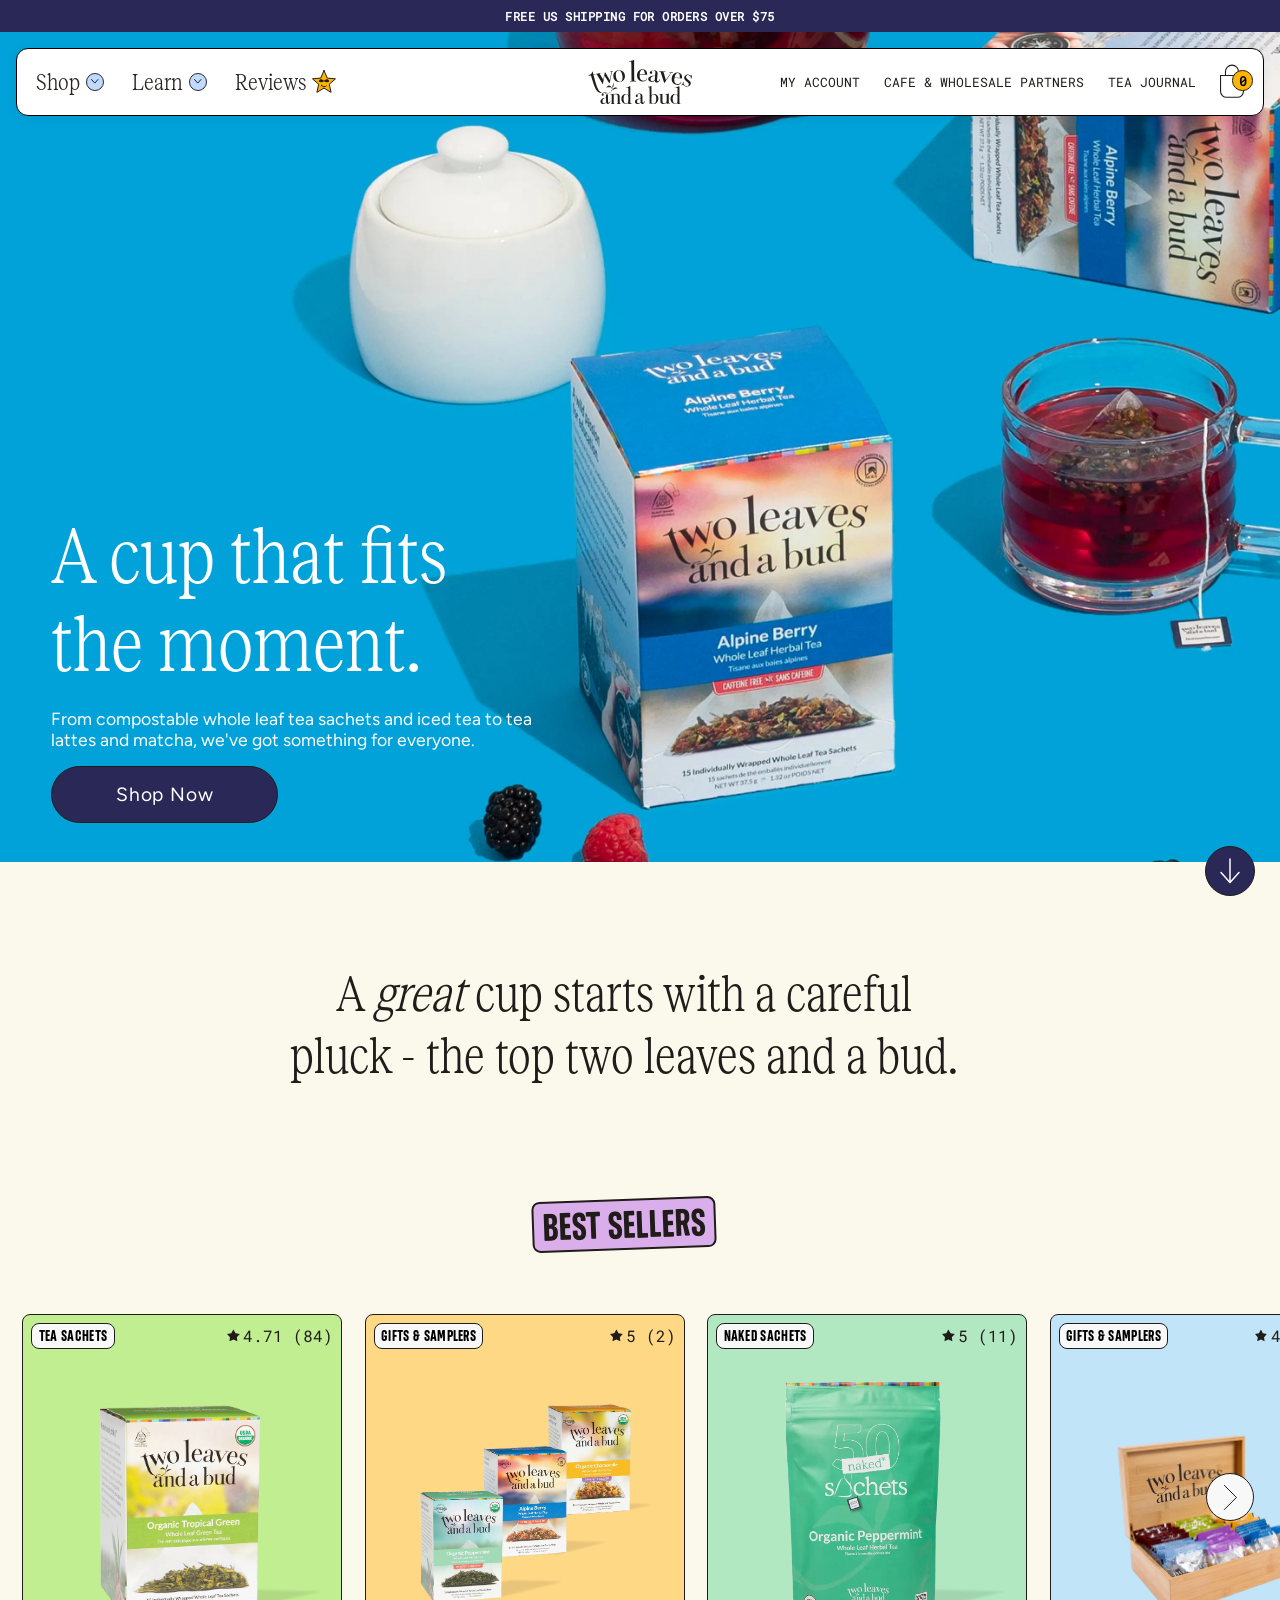
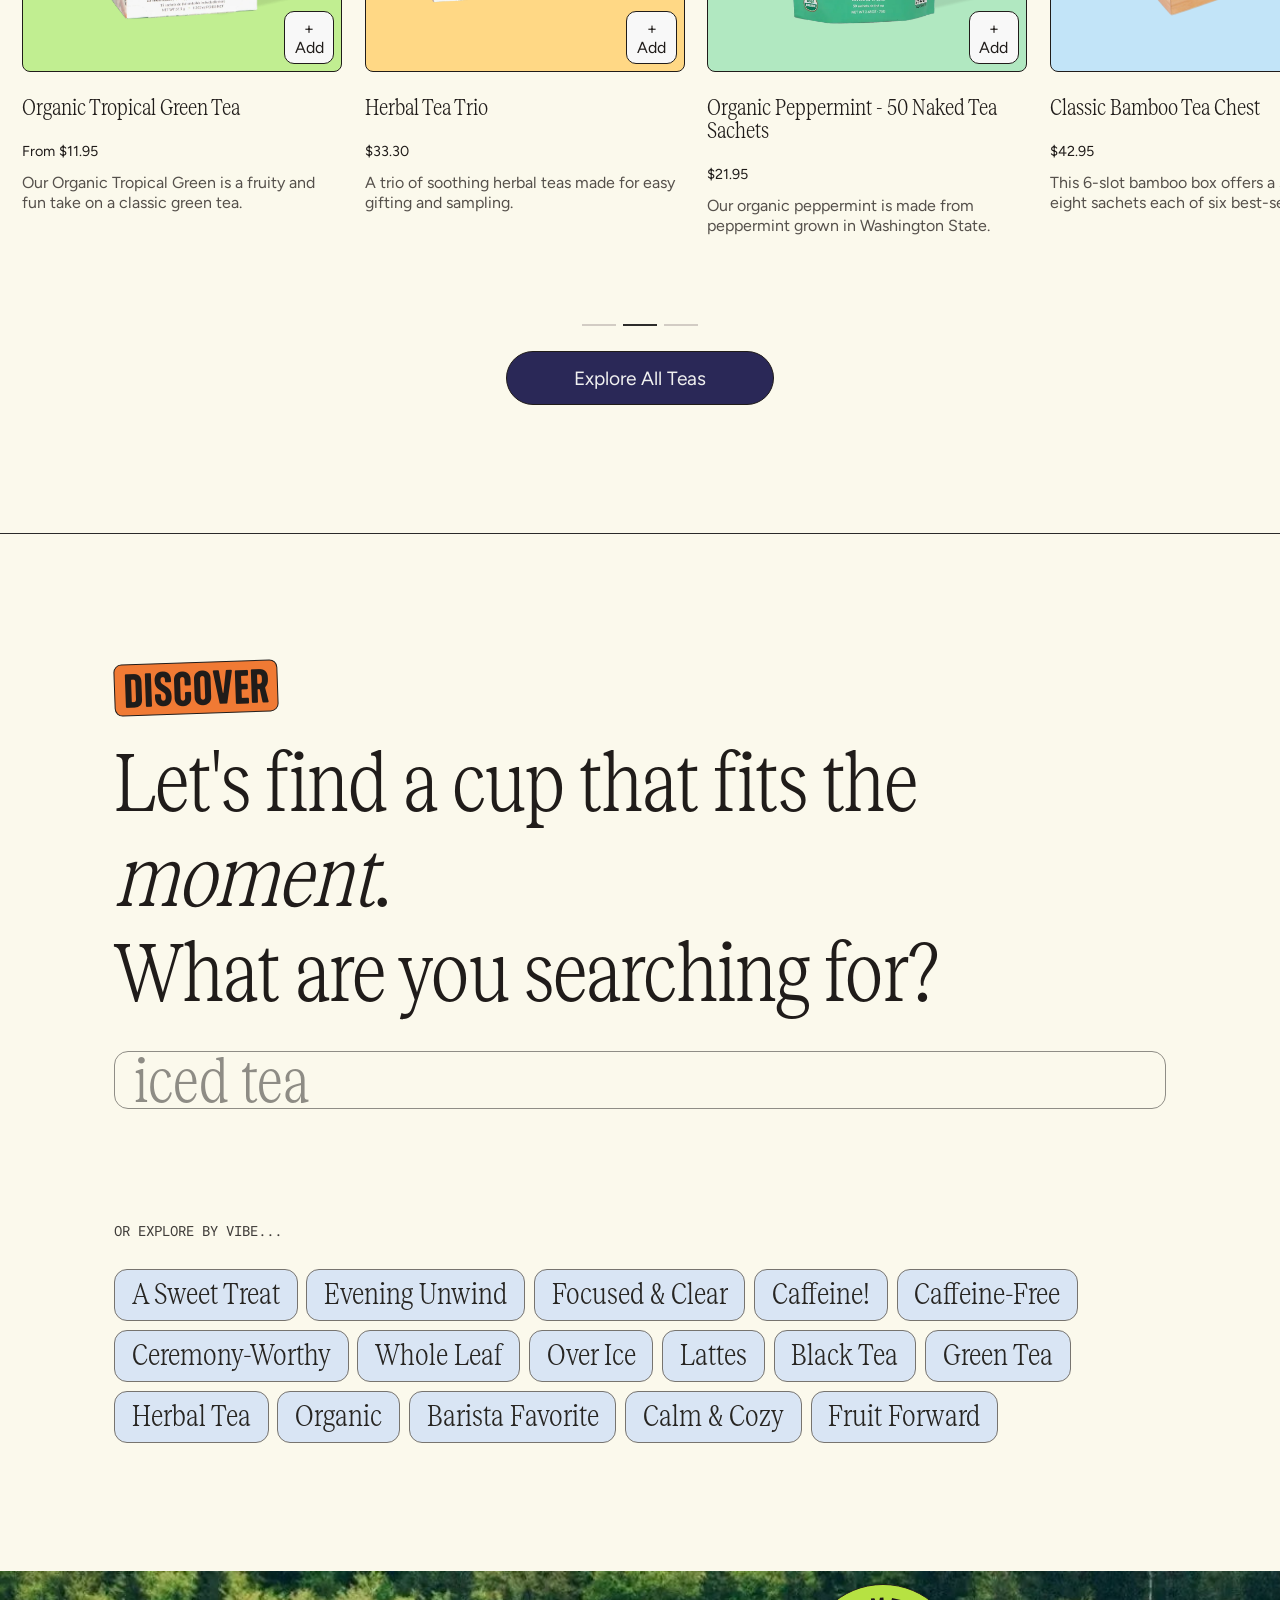
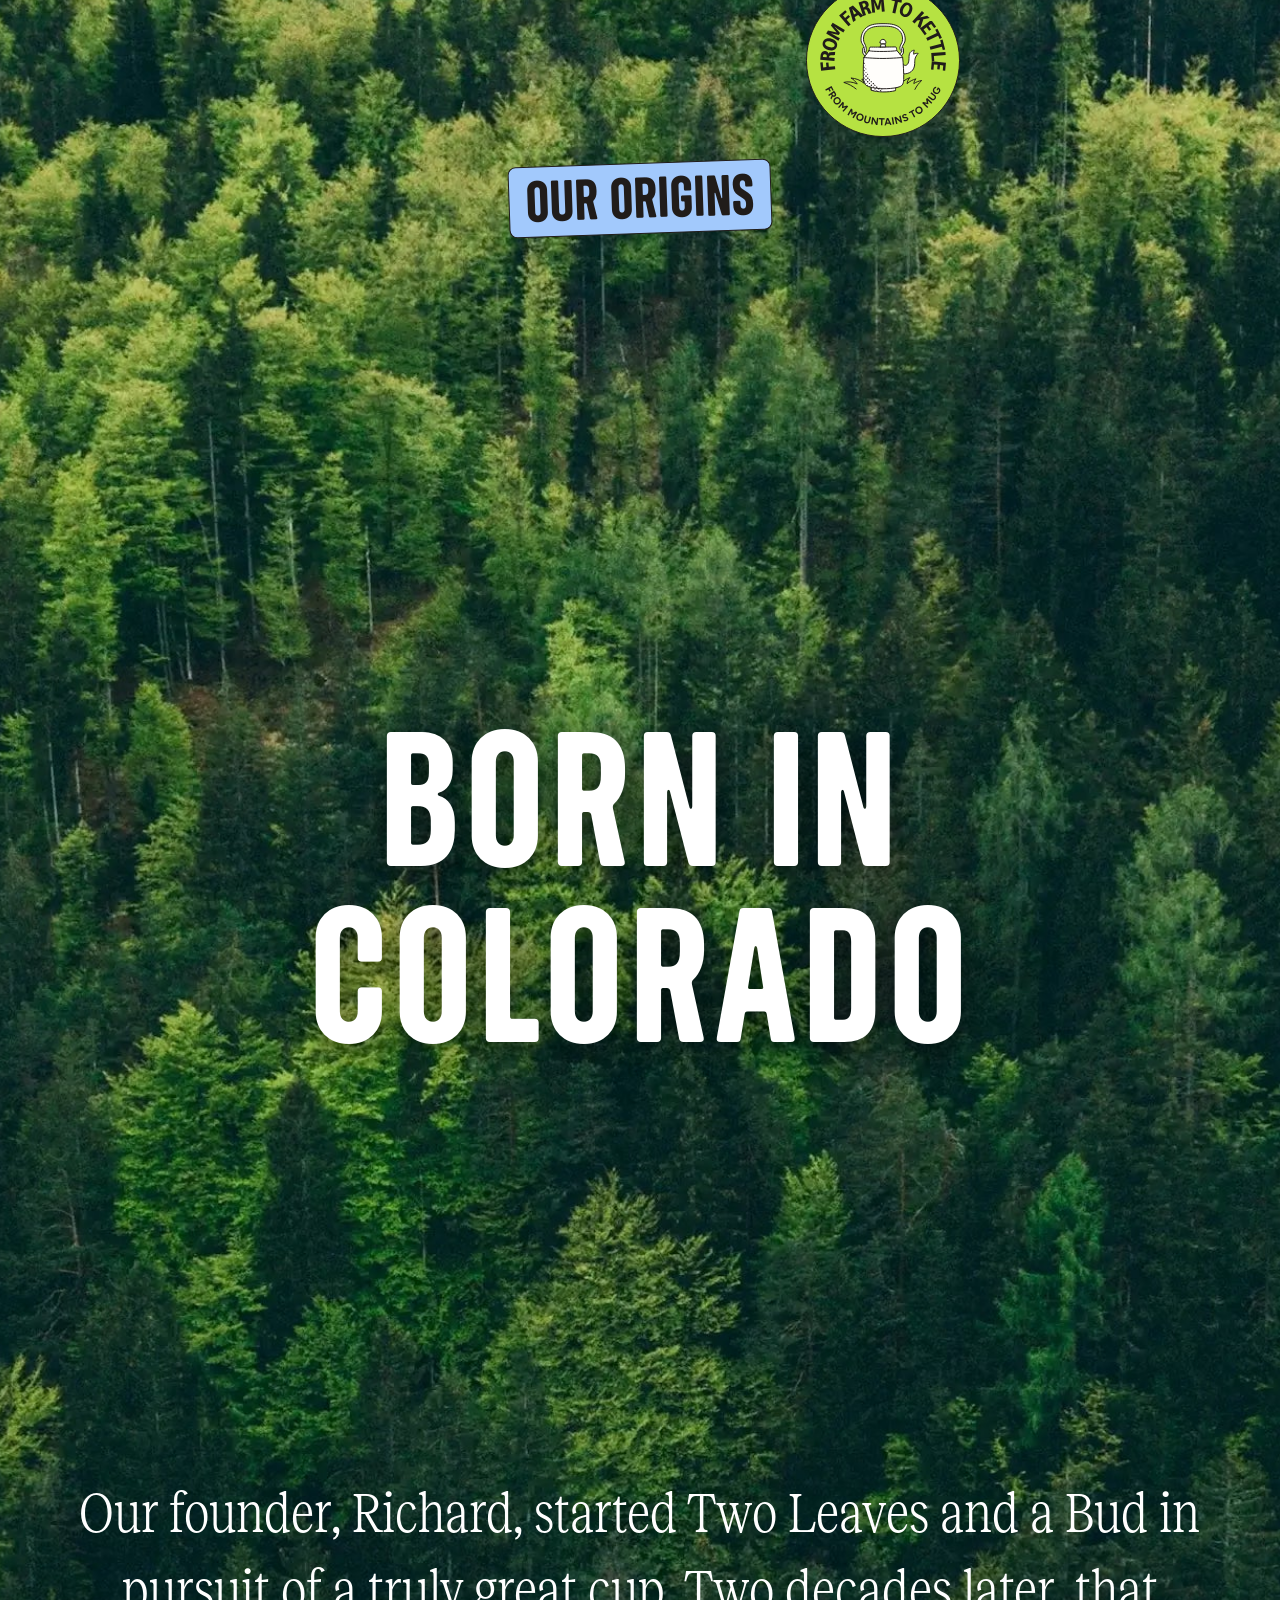
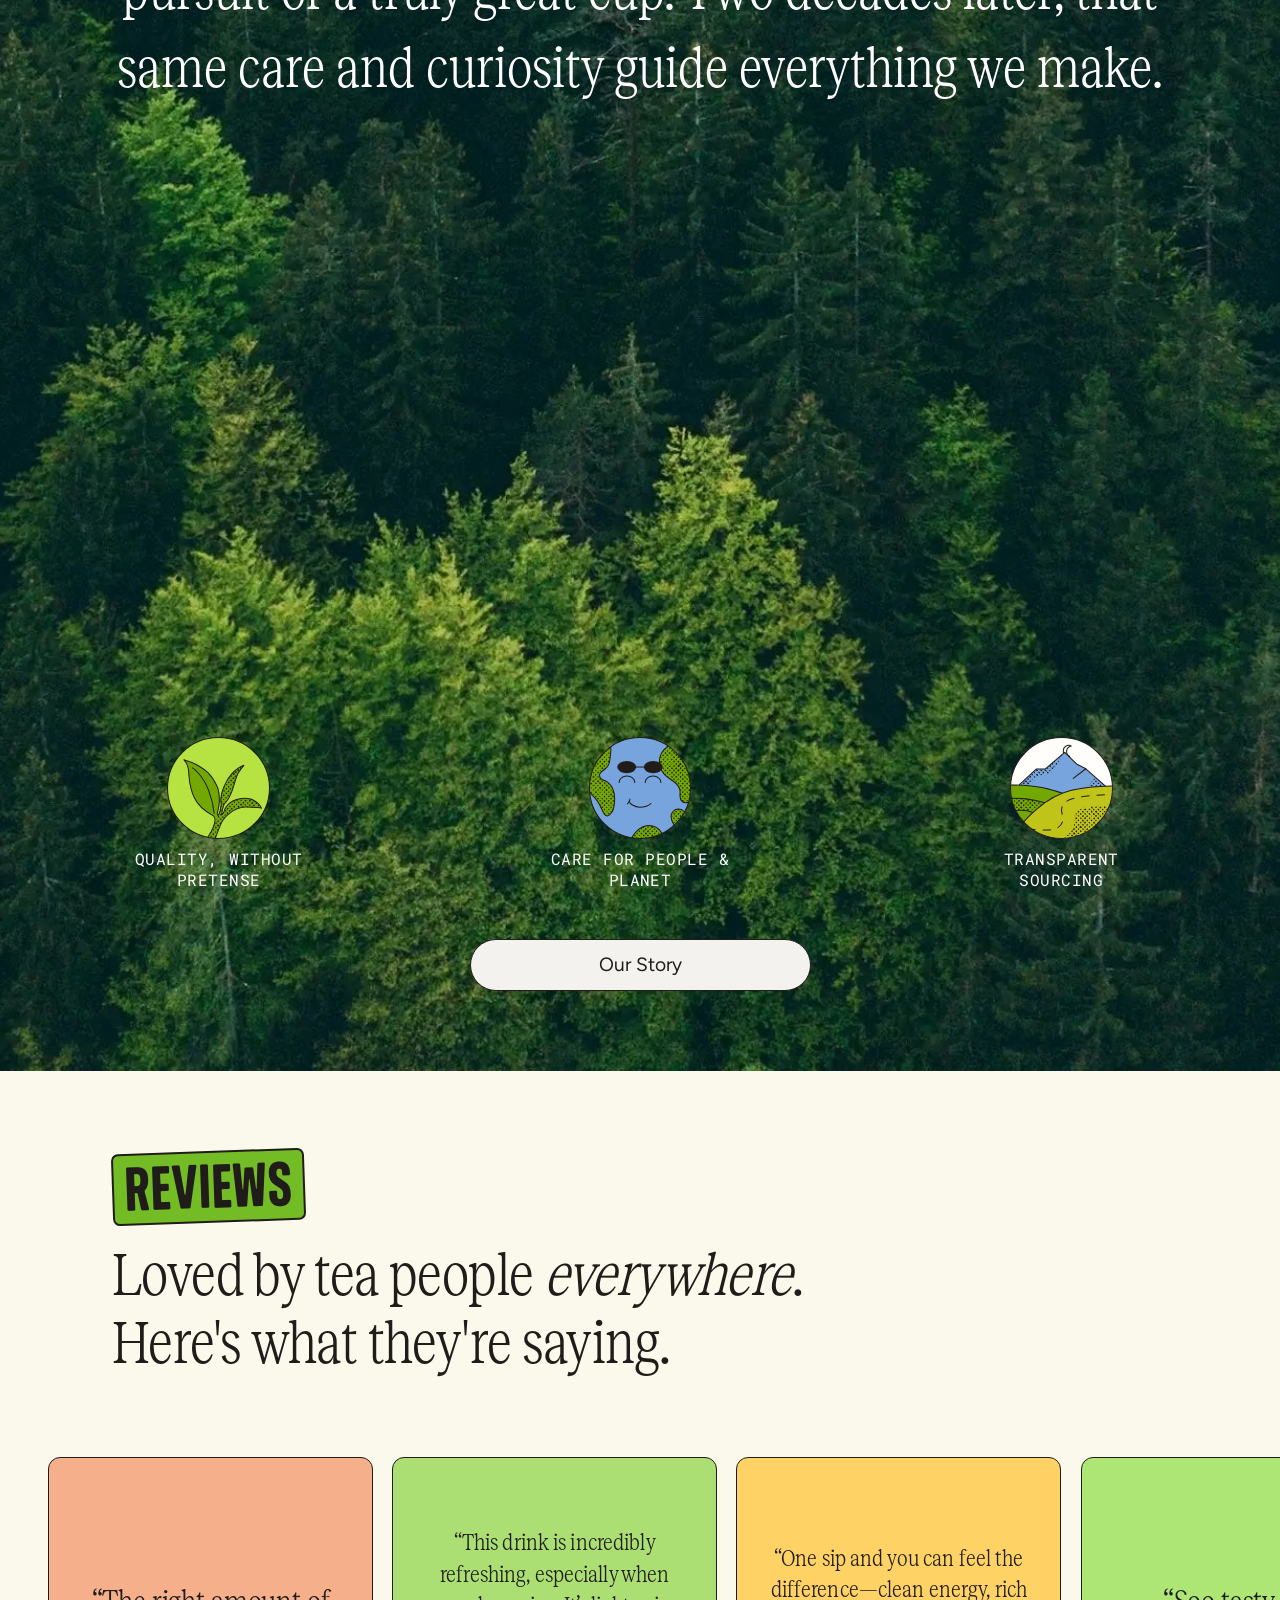
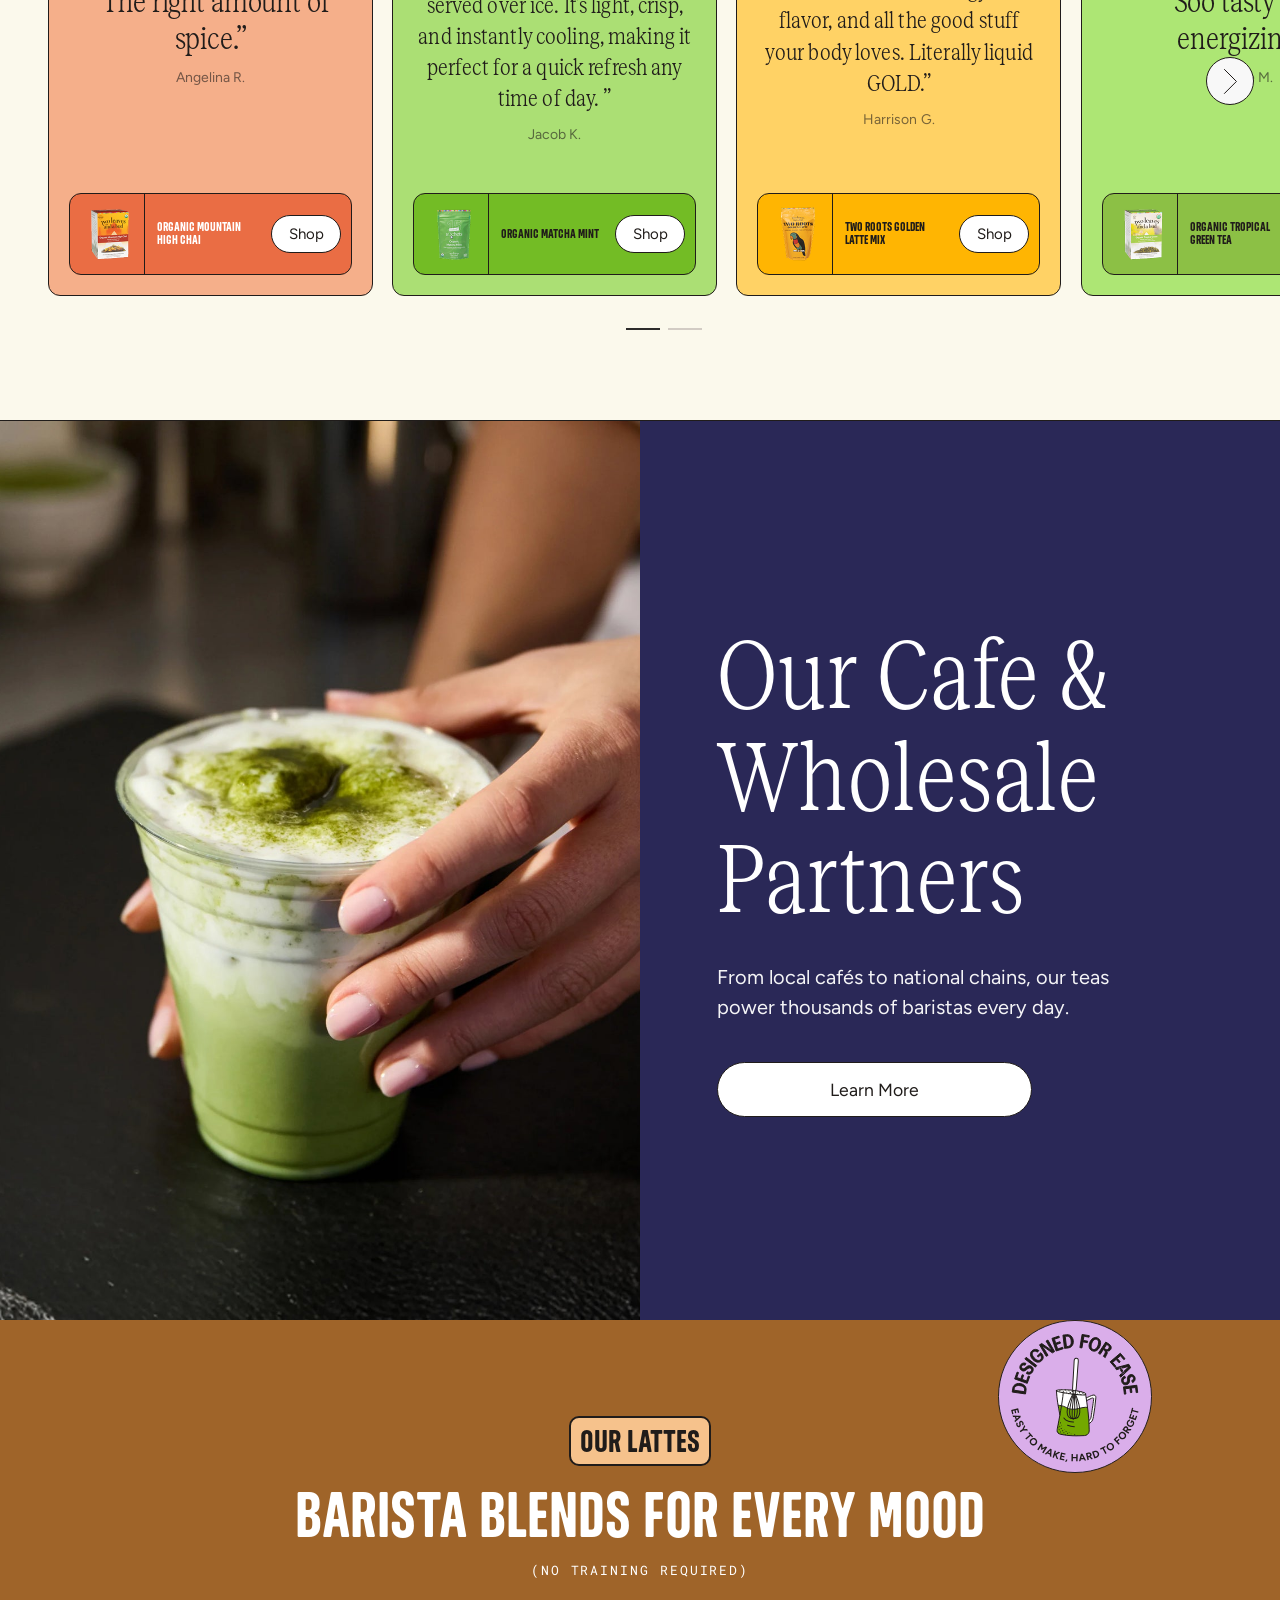
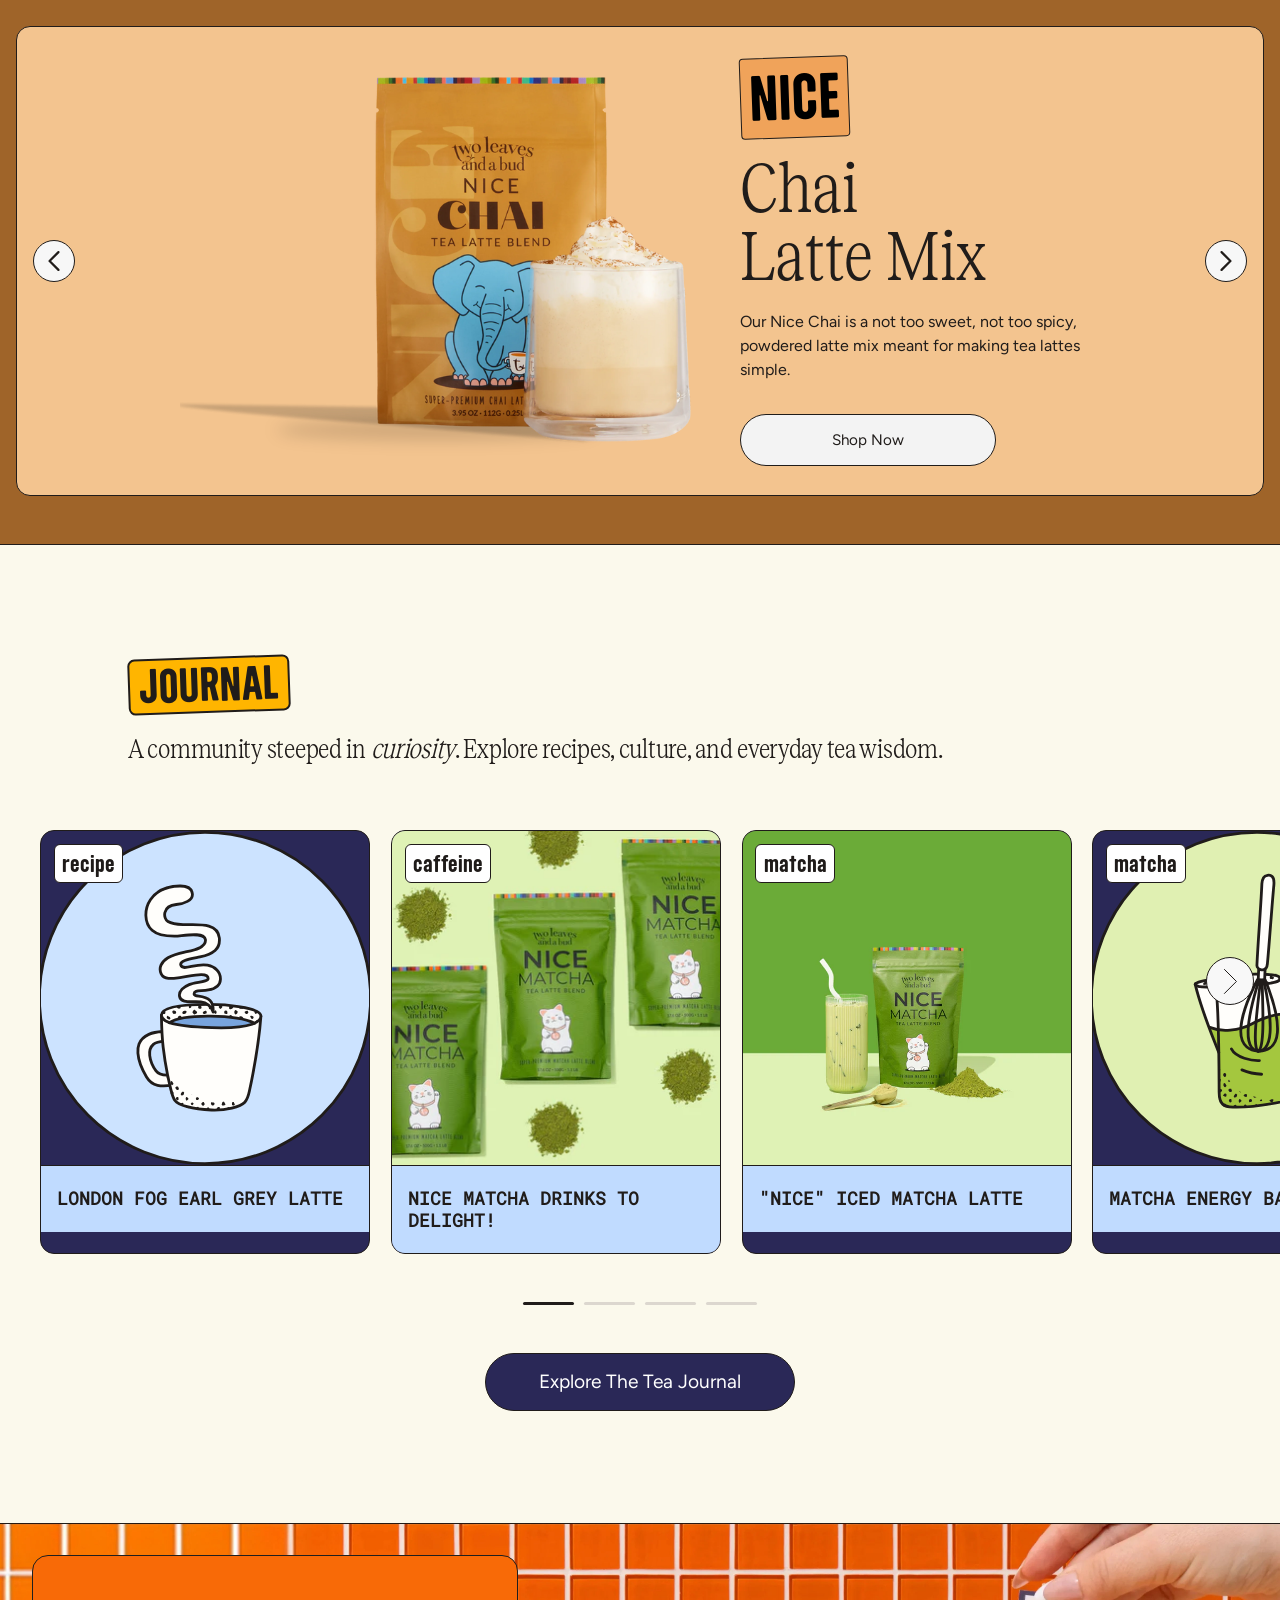
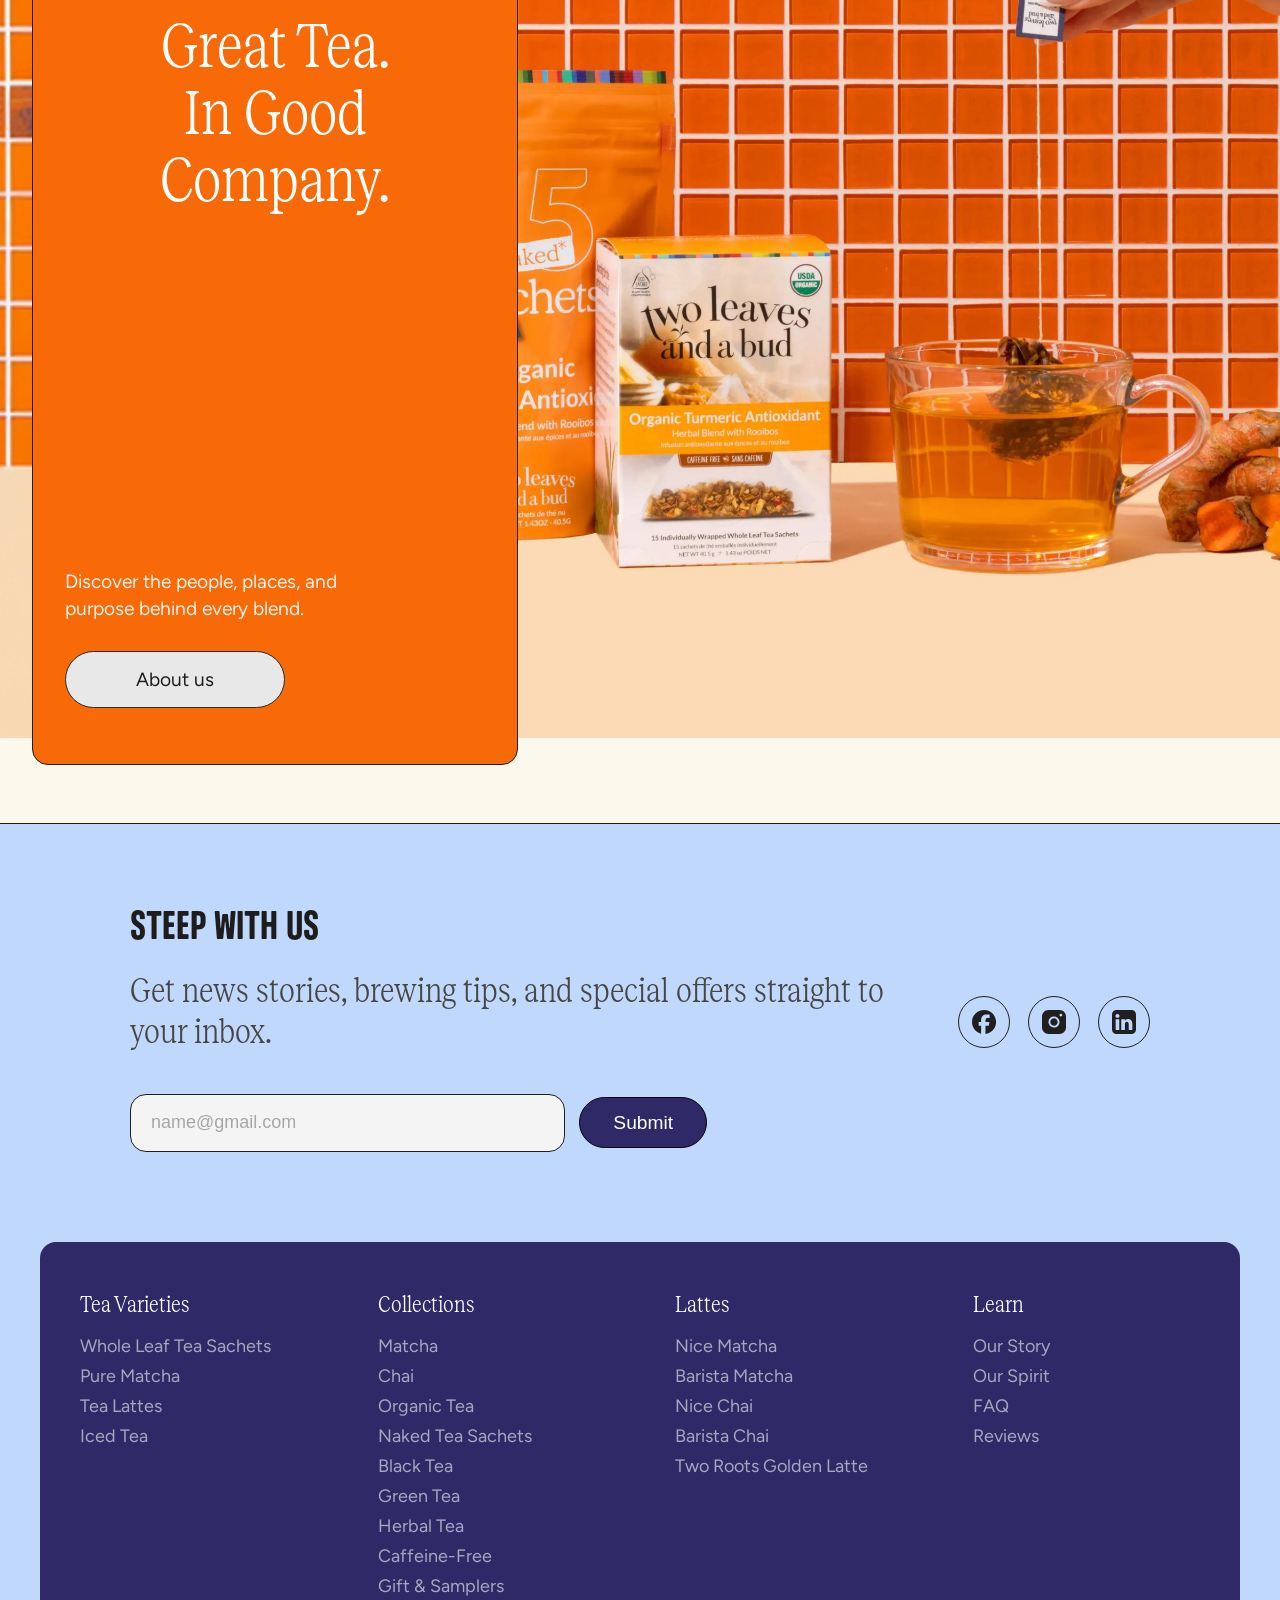
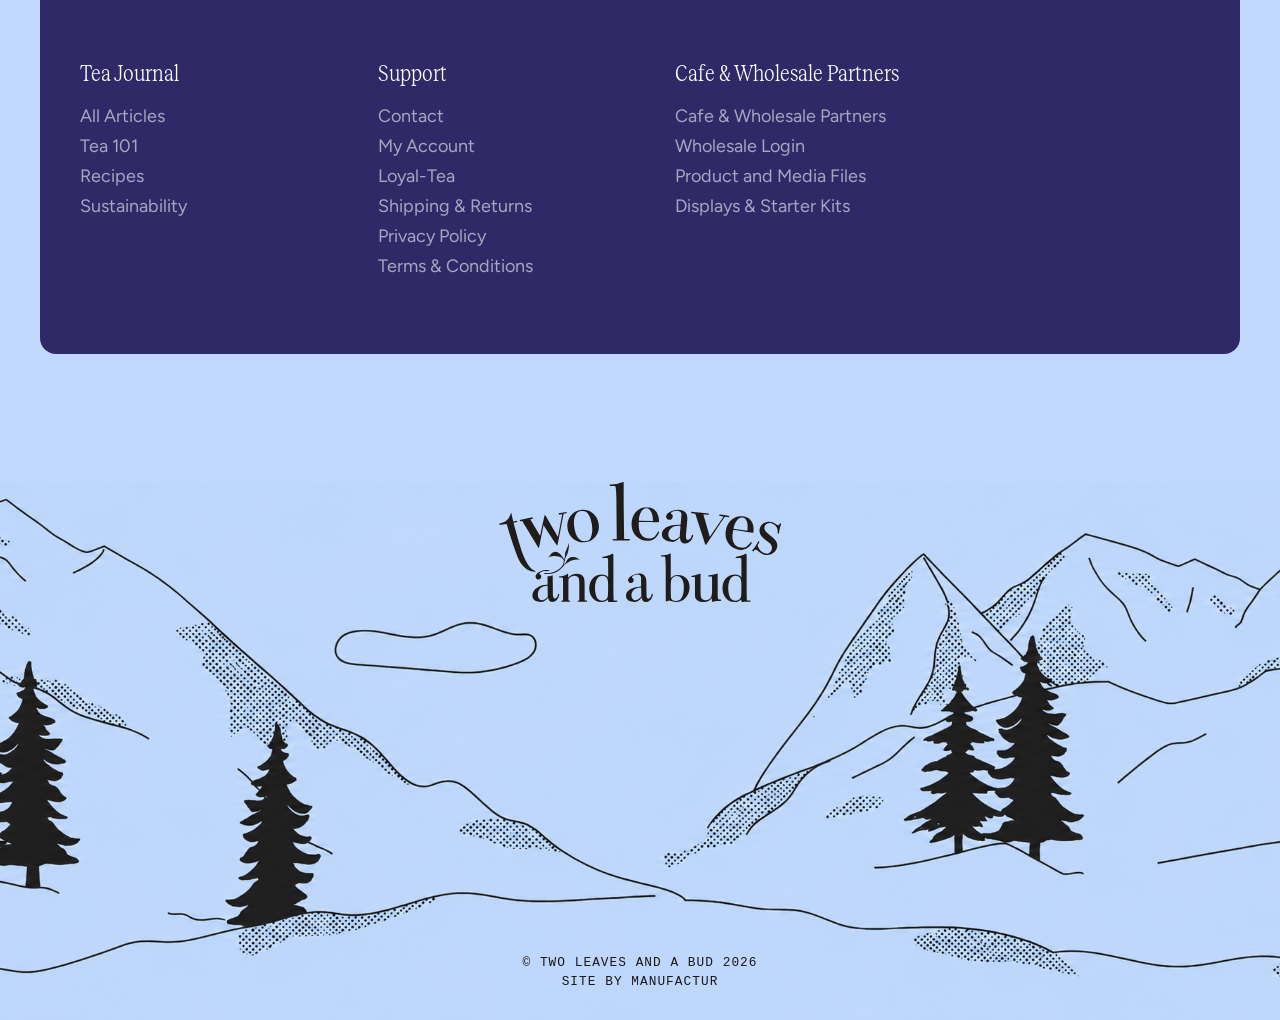
==== commit e60186e1: "fixedd the navbar" ====
--- a/index.html
+++ b/index.html
@@ -901,6 +901,33 @@
 
   </footer>
 
+  <script>
+    document.addEventListener("DOMContentLoaded", function () {
+      const header = document.querySelector("header");
+      if (!header) return;
+
+      const placeholder = document.createElement("div");
+      placeholder.className = "header-placeholder";
+      header.after(placeholder);
+
+      const startScroll = header.getBoundingClientRect().top + window.scrollY;
+
+      const updateSticky = () => {
+        if (window.scrollY >= startScroll) {
+          header.classList.add("stuck");
+          placeholder.style.height = `${header.offsetHeight}px`;
+        } else {
+          header.classList.remove("stuck");
+          placeholder.style.height = "0px";
+        }
+      };
+
+      window.addEventListener("scroll", updateSticky, { passive: true });
+      window.addEventListener("resize", updateSticky);
+      updateSticky();
+    });
+  </script>
+
 </body>
 
 </html>
--- a/style.css
+++ b/style.css
@@ -71,10 +71,32 @@
   margin: 16px 16px 0;
   padding: 1.2rem 1.4rem;
   position: relative;
-  z-index: 100;
+  z-index: 999;
   border-radius: 12px;
   border: 1px solid #000000;
   box-shadow: 0 2px 12px rgba(0, 0, 0, 0.06);
+  transition: box-shadow 0.2s ease, transform 0.2s ease, border-radius 0.2s ease;
+}
+
+.header-placeholder {
+  display: none;
+  width: 100%;
+}
+
+header.stuck {
+  position: fixed;
+  top: 0;
+  left: 16px;
+  right: 16px;
+  margin: 0;
+  border-radius: 0 0 12px 12px;
+  z-index: 999;
+  box-shadow: 0 16px 40px rgba(0, 0, 0, 0.12);
+  transform: translateZ(0);
+}
+
+header.stuck + .header-placeholder {
+  display: block;
 }
 
 .header-left {
@@ -636,7 +658,7 @@
   position: absolute;
   top: -4rem;
   right: 0;
-  z-index: 999;
+  z-index: 998;
 }
 
 .tea-kettle img {
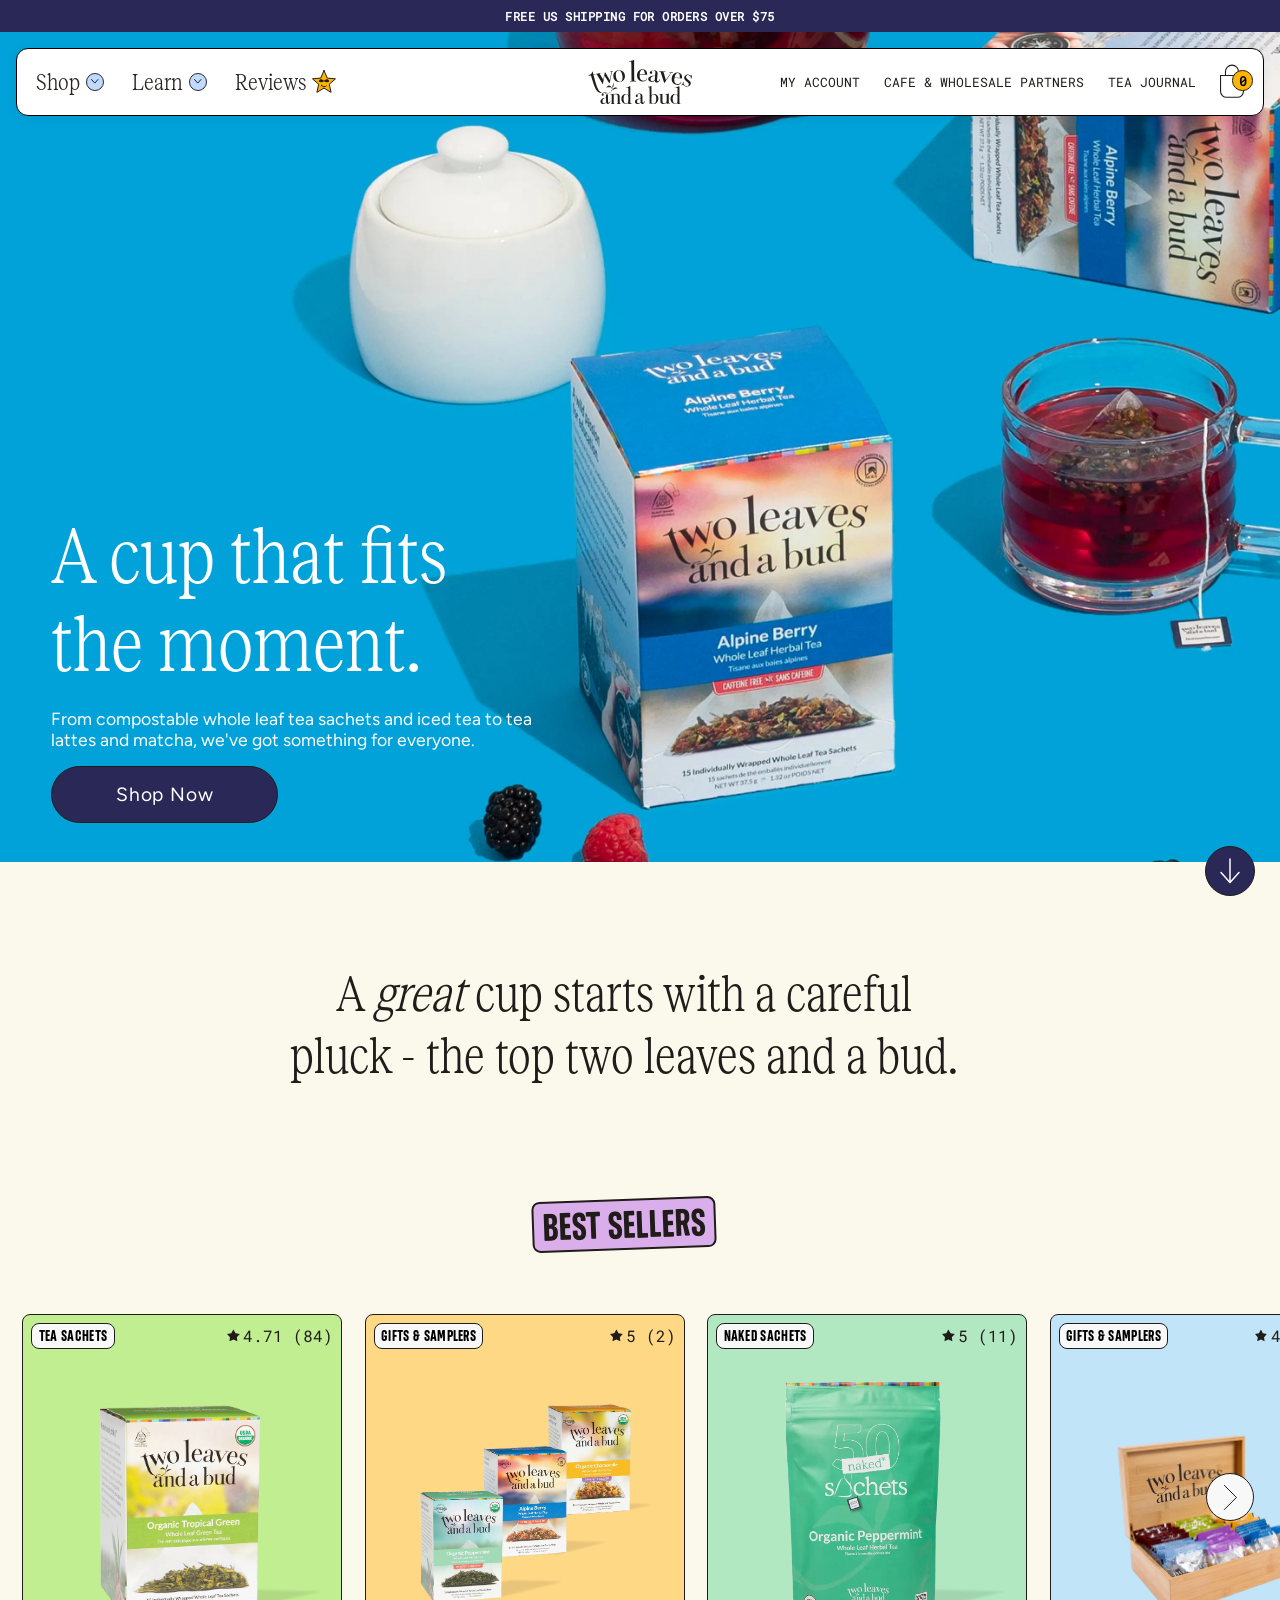
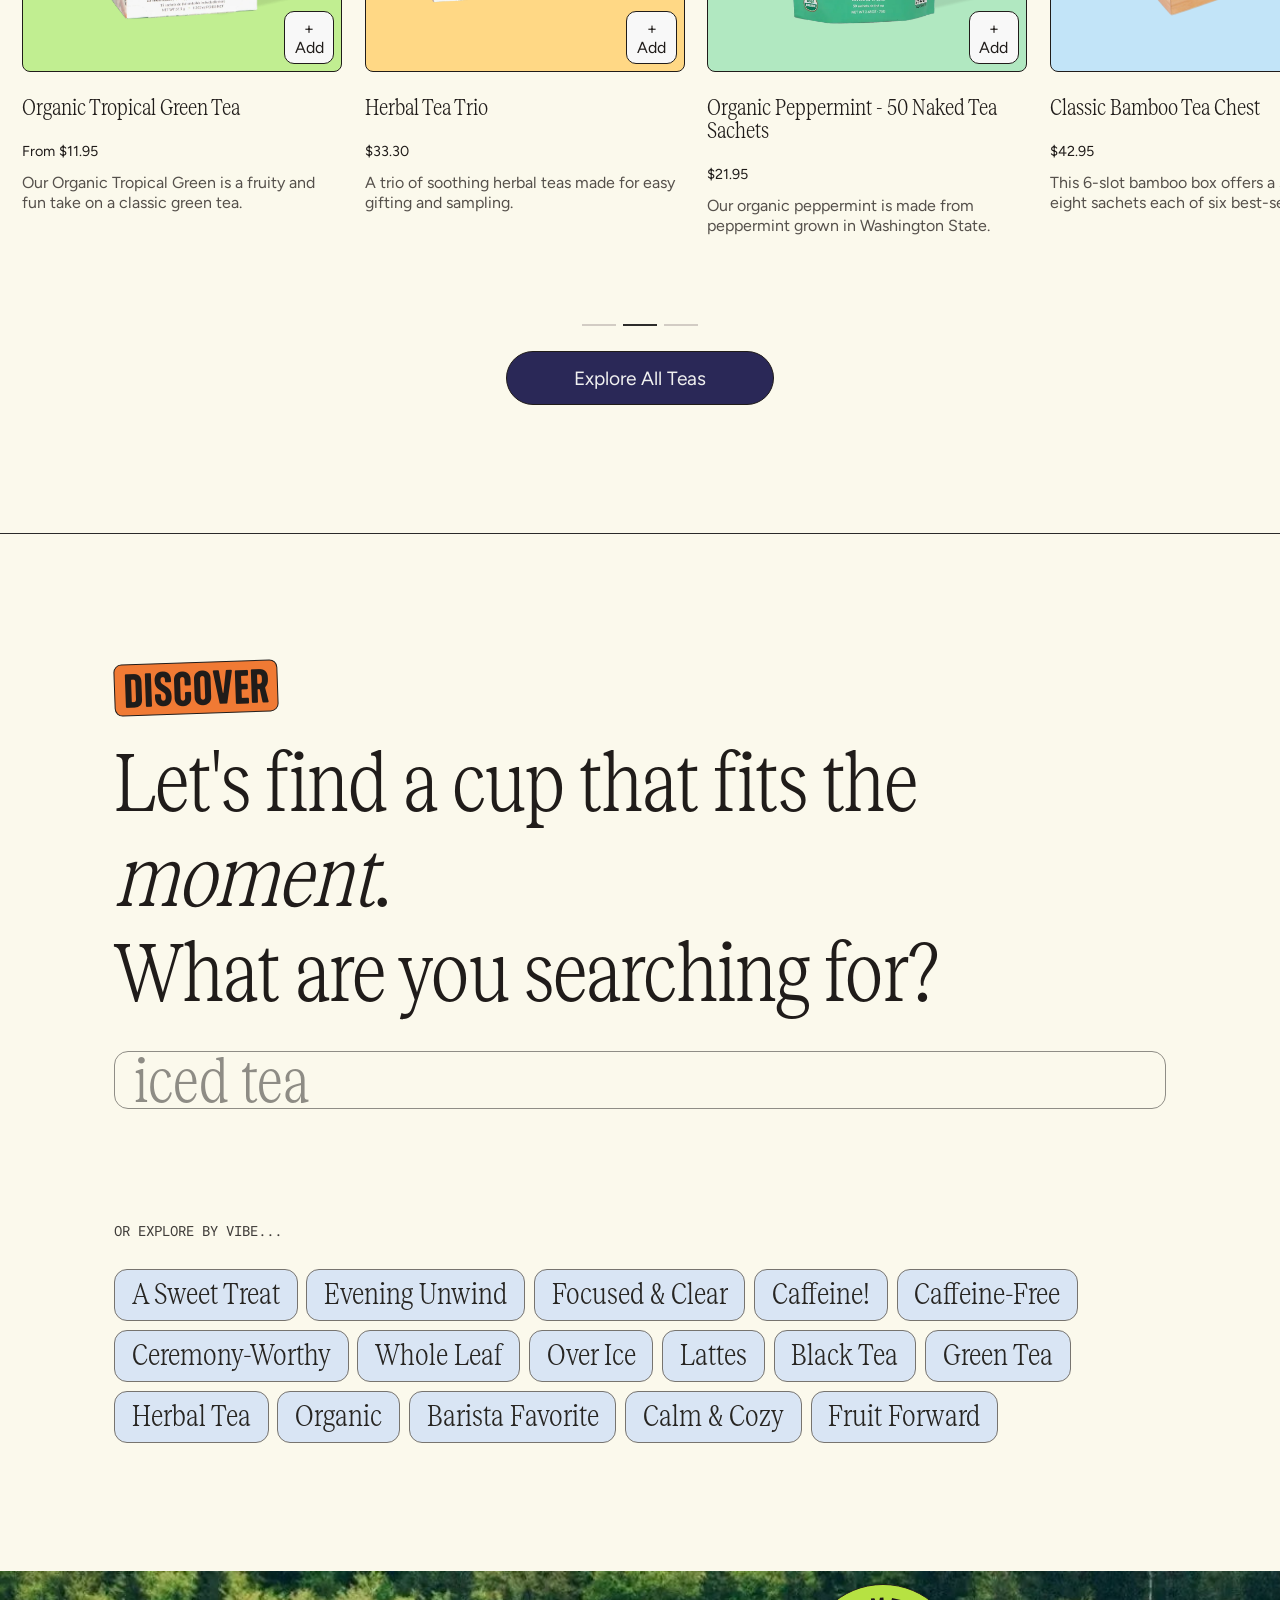
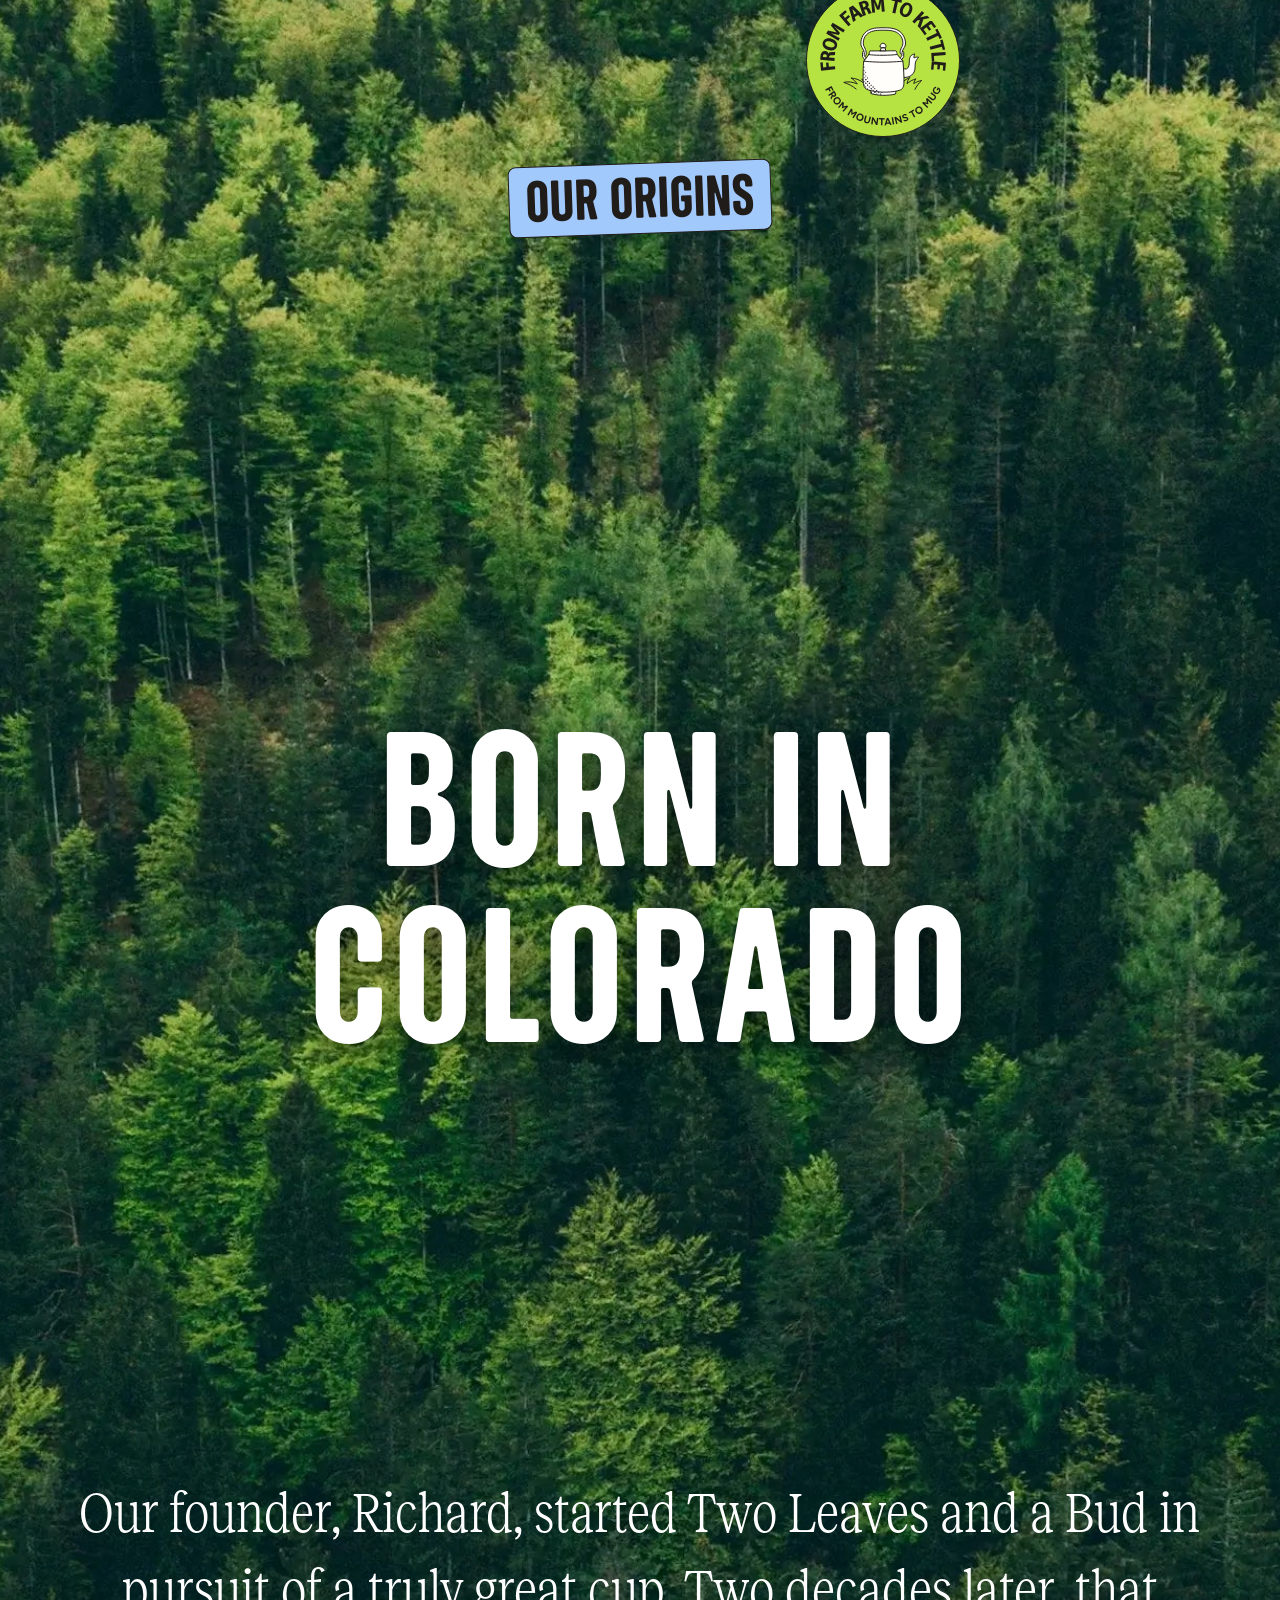
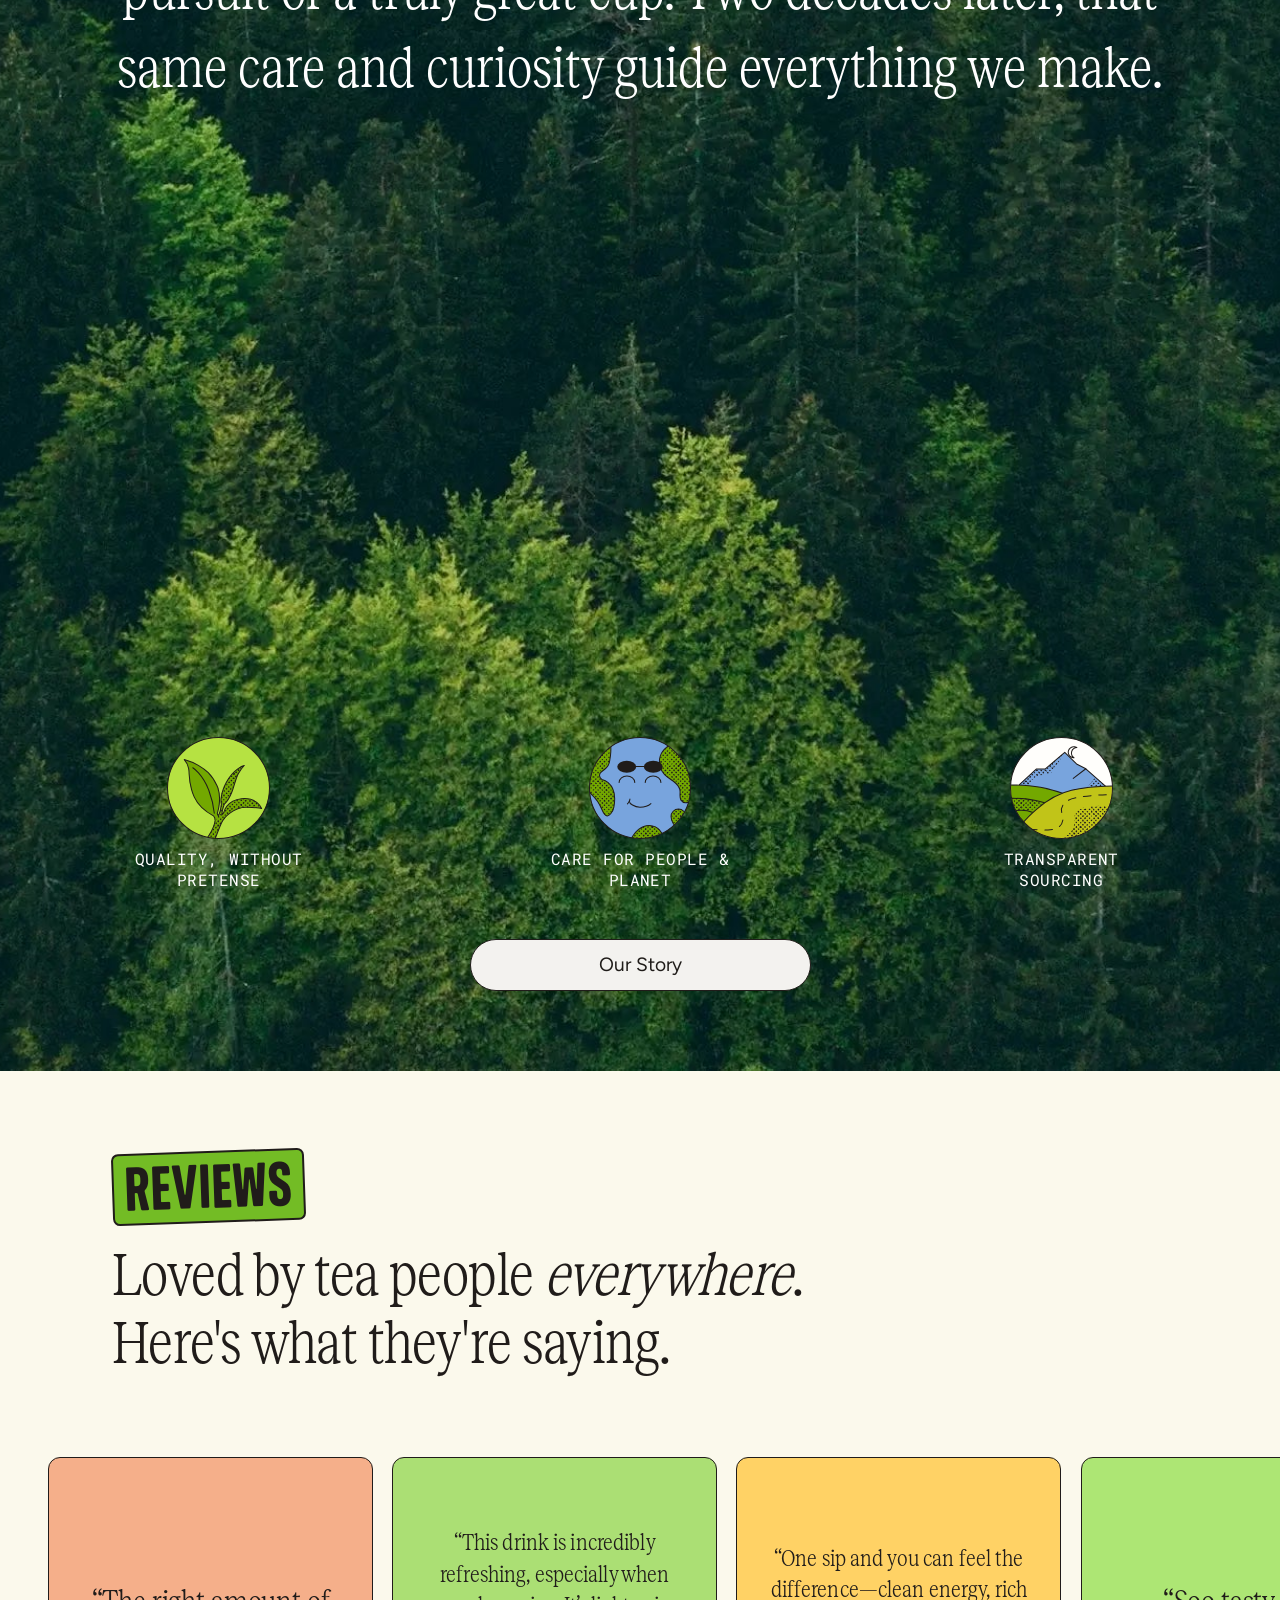
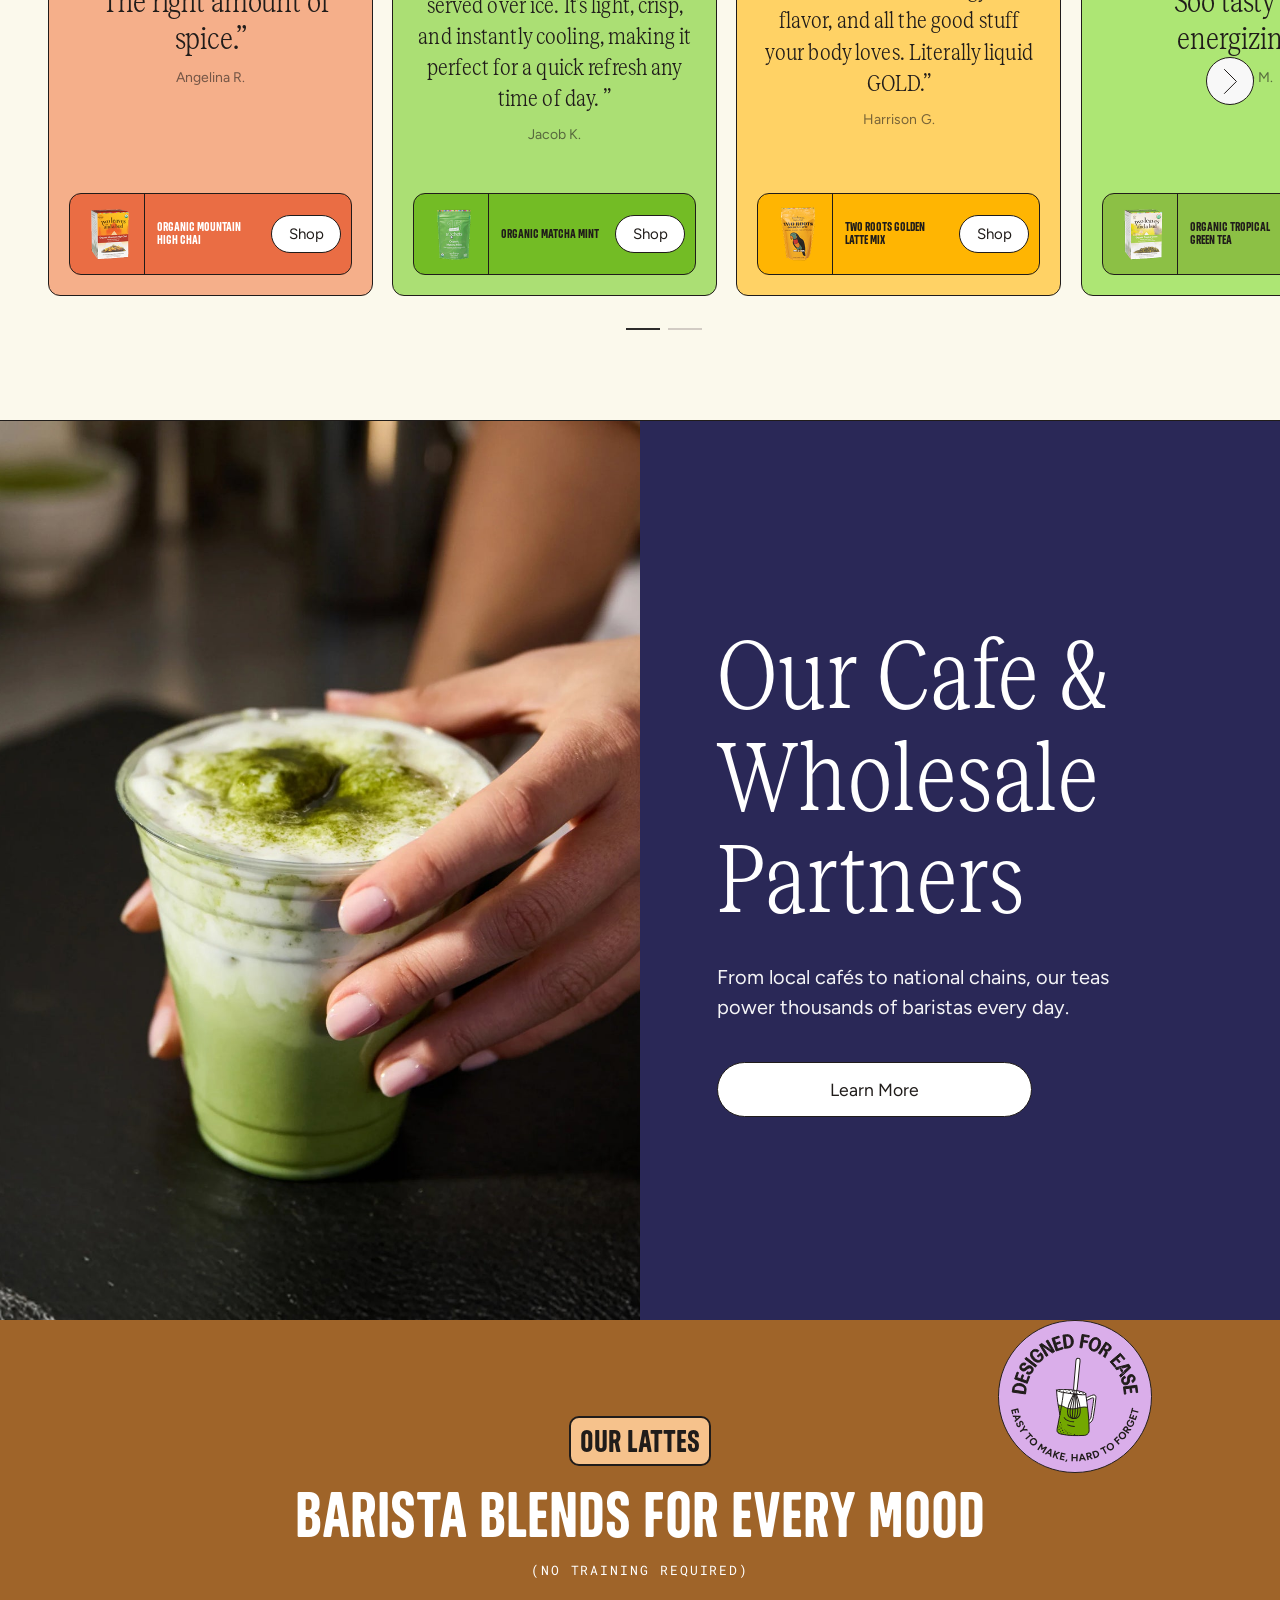
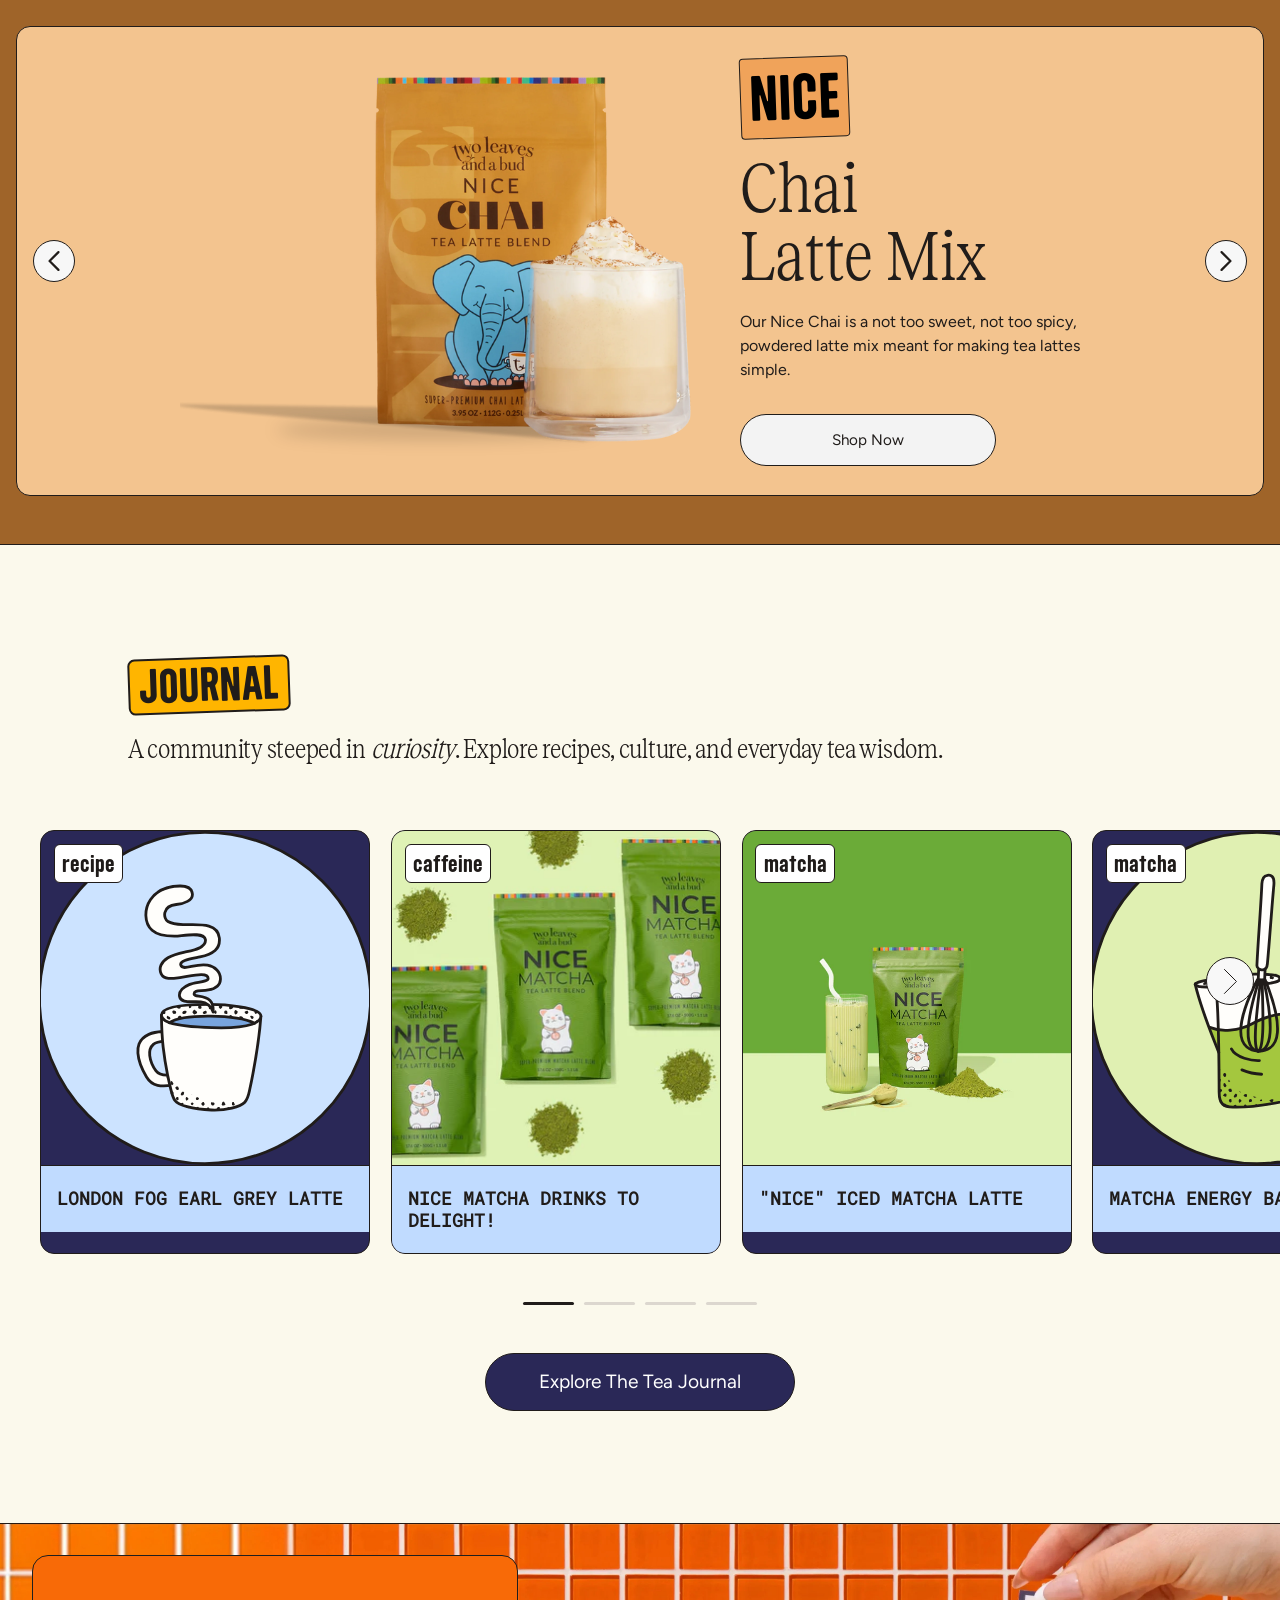
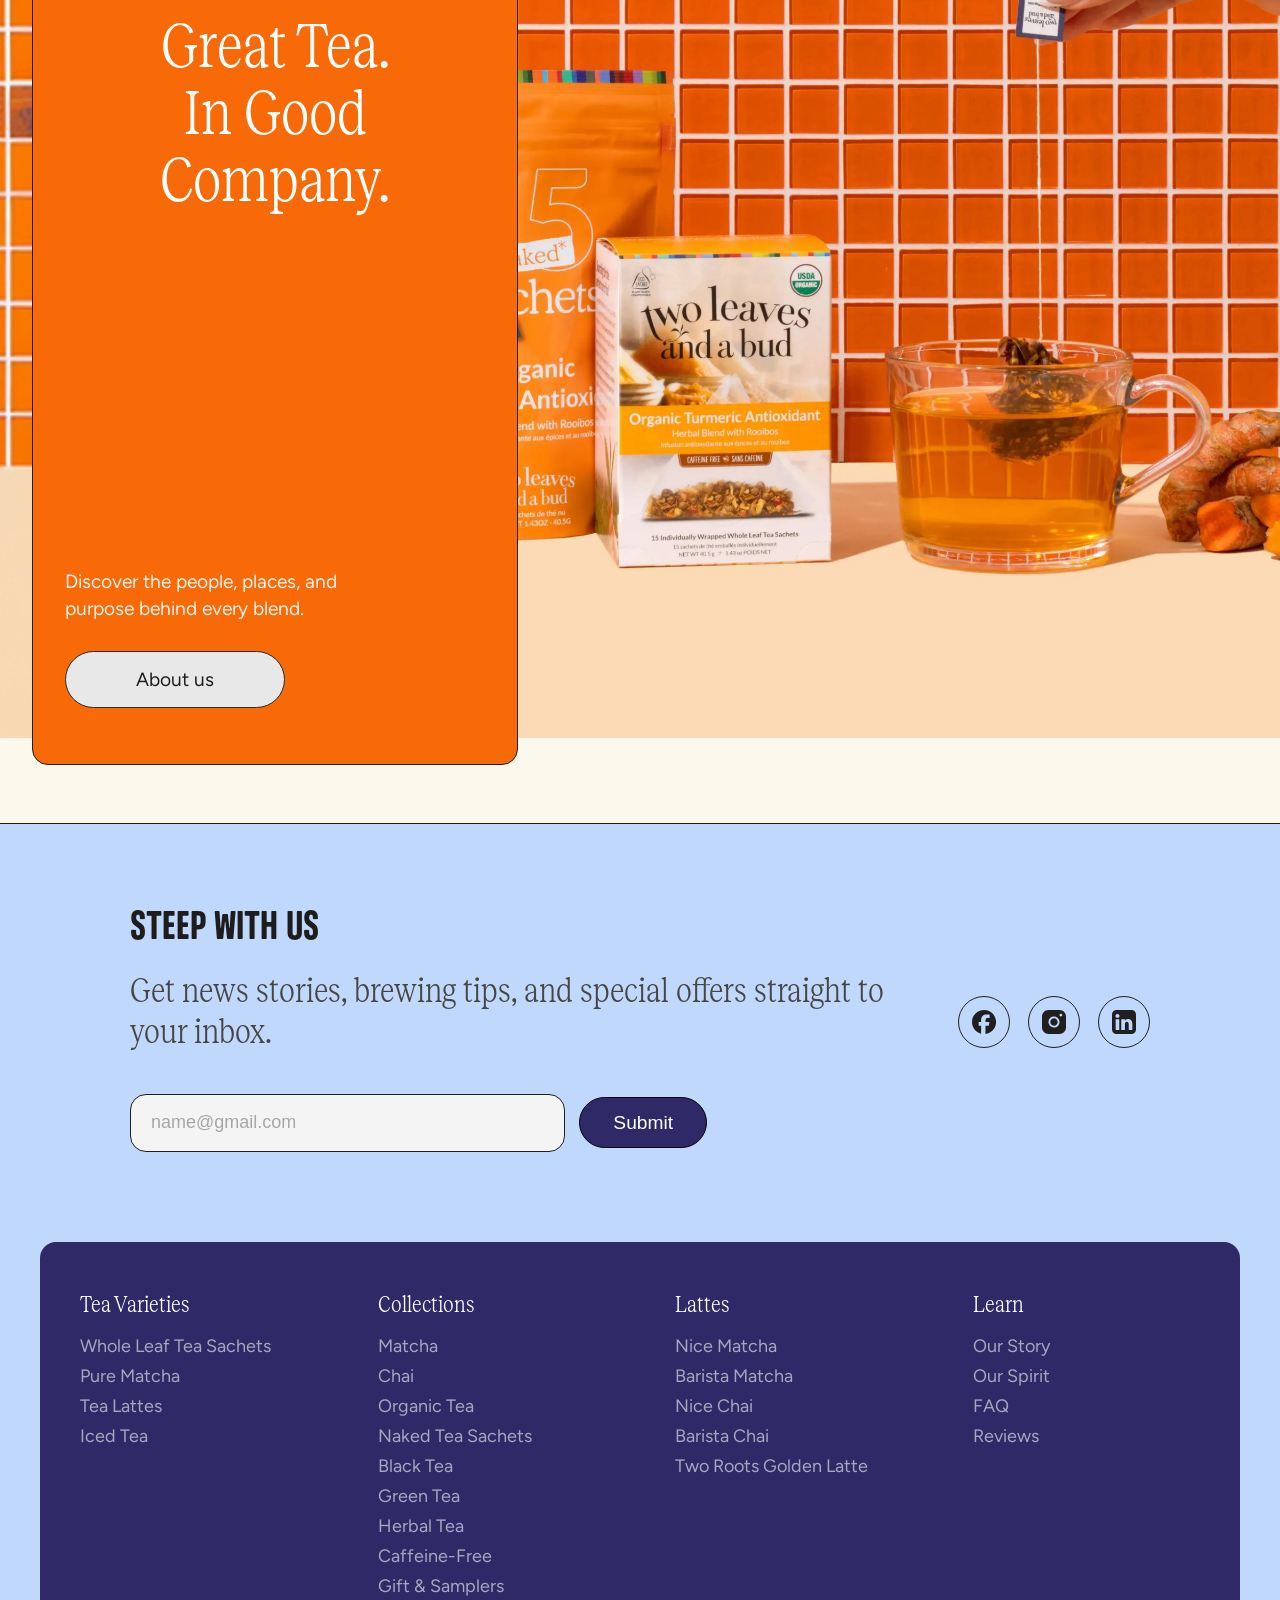
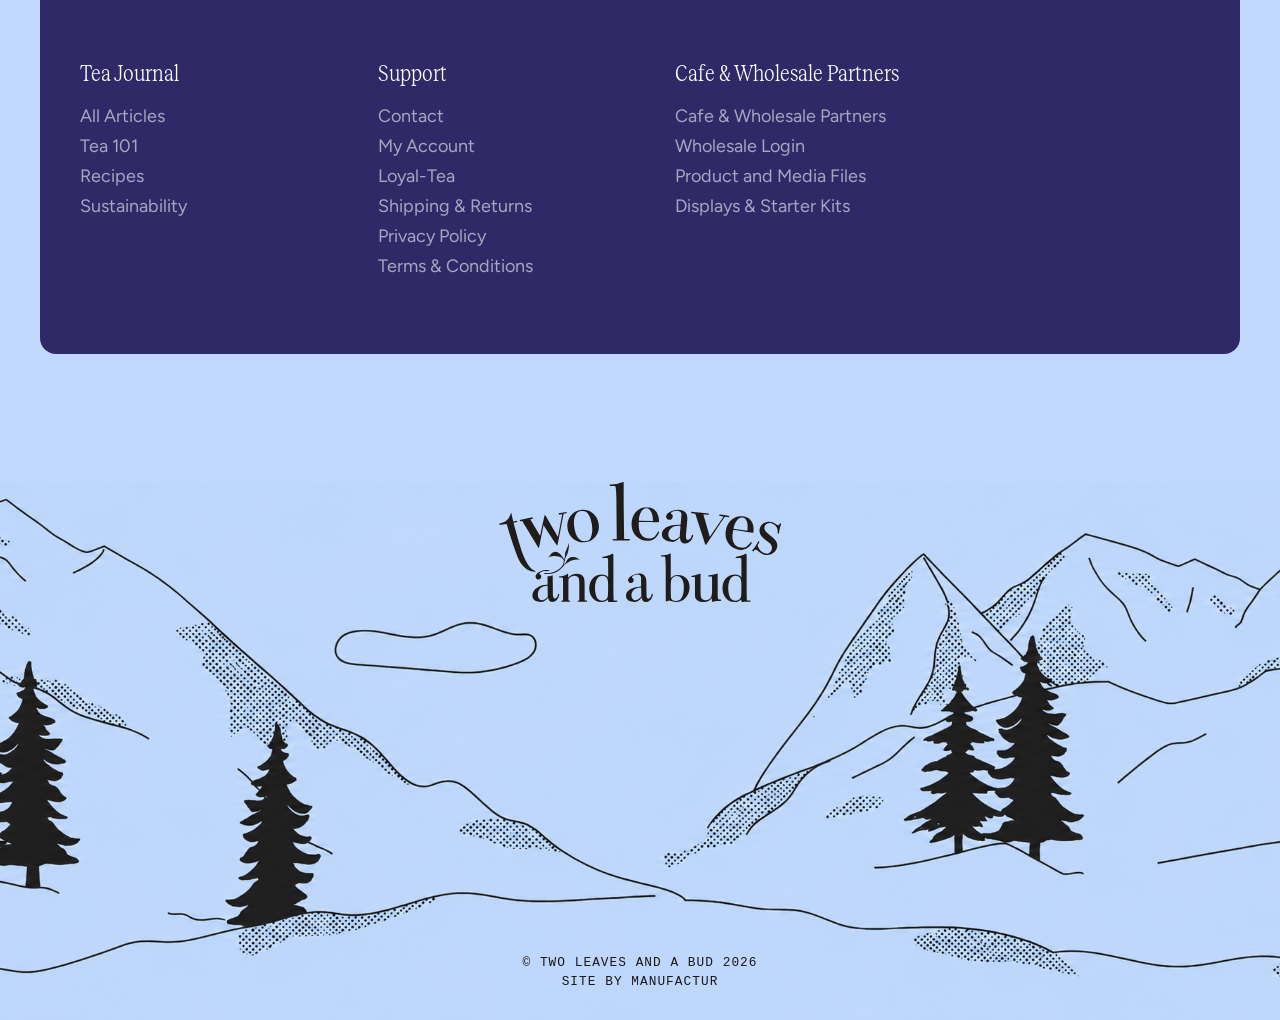
==== commit bc626b96: "fixed code structure" ====
--- a/index.html
+++ b/index.html
@@ -901,32 +901,6 @@
 
   </footer>
 
-  <script>
-    document.addEventListener("DOMContentLoaded", function () {
-      const header = document.querySelector("header");
-      if (!header) return;
-
-      const placeholder = document.createElement("div");
-      placeholder.className = "header-placeholder";
-      header.after(placeholder);
-
-      const startScroll = header.getBoundingClientRect().top + window.scrollY;
-
-      const updateSticky = () => {
-        if (window.scrollY >= startScroll) {
-          header.classList.add("stuck");
-          placeholder.style.height = `${header.offsetHeight}px`;
-        } else {
-          header.classList.remove("stuck");
-          placeholder.style.height = "0px";
-        }
-      };
-
-      window.addEventListener("scroll", updateSticky, { passive: true });
-      window.addEventListener("resize", updateSticky);
-      updateSticky();
-    });
-  </script>
 
 </body>
 
--- a/style.css
+++ b/style.css
@@ -71,7 +71,6 @@
   margin: 16px 16px 0;
   padding: 1.2rem 1.4rem;
   position: relative;
-  z-index: 999;
   border-radius: 12px;
   border: 1px solid #000000;
   box-shadow: 0 2px 12px rgba(0, 0, 0, 0.06);
@@ -83,21 +82,6 @@
   width: 100%;
 }
 
-header.stuck {
-  position: fixed;
-  top: 0;
-  left: 16px;
-  right: 16px;
-  margin: 0;
-  border-radius: 0 0 12px 12px;
-  z-index: 999;
-  box-shadow: 0 16px 40px rgba(0, 0, 0, 0.12);
-  transform: translateZ(0);
-}
-
-header.stuck + .header-placeholder {
-  display: block;
-}
 
 .header-left {
   display: flex;
@@ -194,14 +178,15 @@
   position: relative;
   width: 100%;
   overflow: hidden;
-  height: 105vh;
+  height: 90vh;
   display: flex;
   align-items: flex-end;
   justify-content: center;
   text-align: center;
   background-image: url("./assets/hero_bg_mobile.webp");
+  background-repeat: no-repeat;
   background-size: 150%;
-  background-position: top center;
+  background-position: top;
 }
 
 .hero-bg-img {
@@ -255,7 +240,7 @@
 
 .drop-down {
   position: absolute;
-  bottom: -100px;
+  bottom: 20px;
   right: 0;
   transform: translateX(-50%);
   z-index: 20;
@@ -510,6 +495,7 @@
 
 .fixed-right-arrow {
   position: sticky;
+  z-index: 100;
   right: 2vw;
   top: 30%;
   width: 3rem;
@@ -658,7 +644,7 @@
   position: absolute;
   top: -4rem;
   right: 0;
-  z-index: 998;
+  z-index: 999;
 }
 
 .tea-kettle img {
